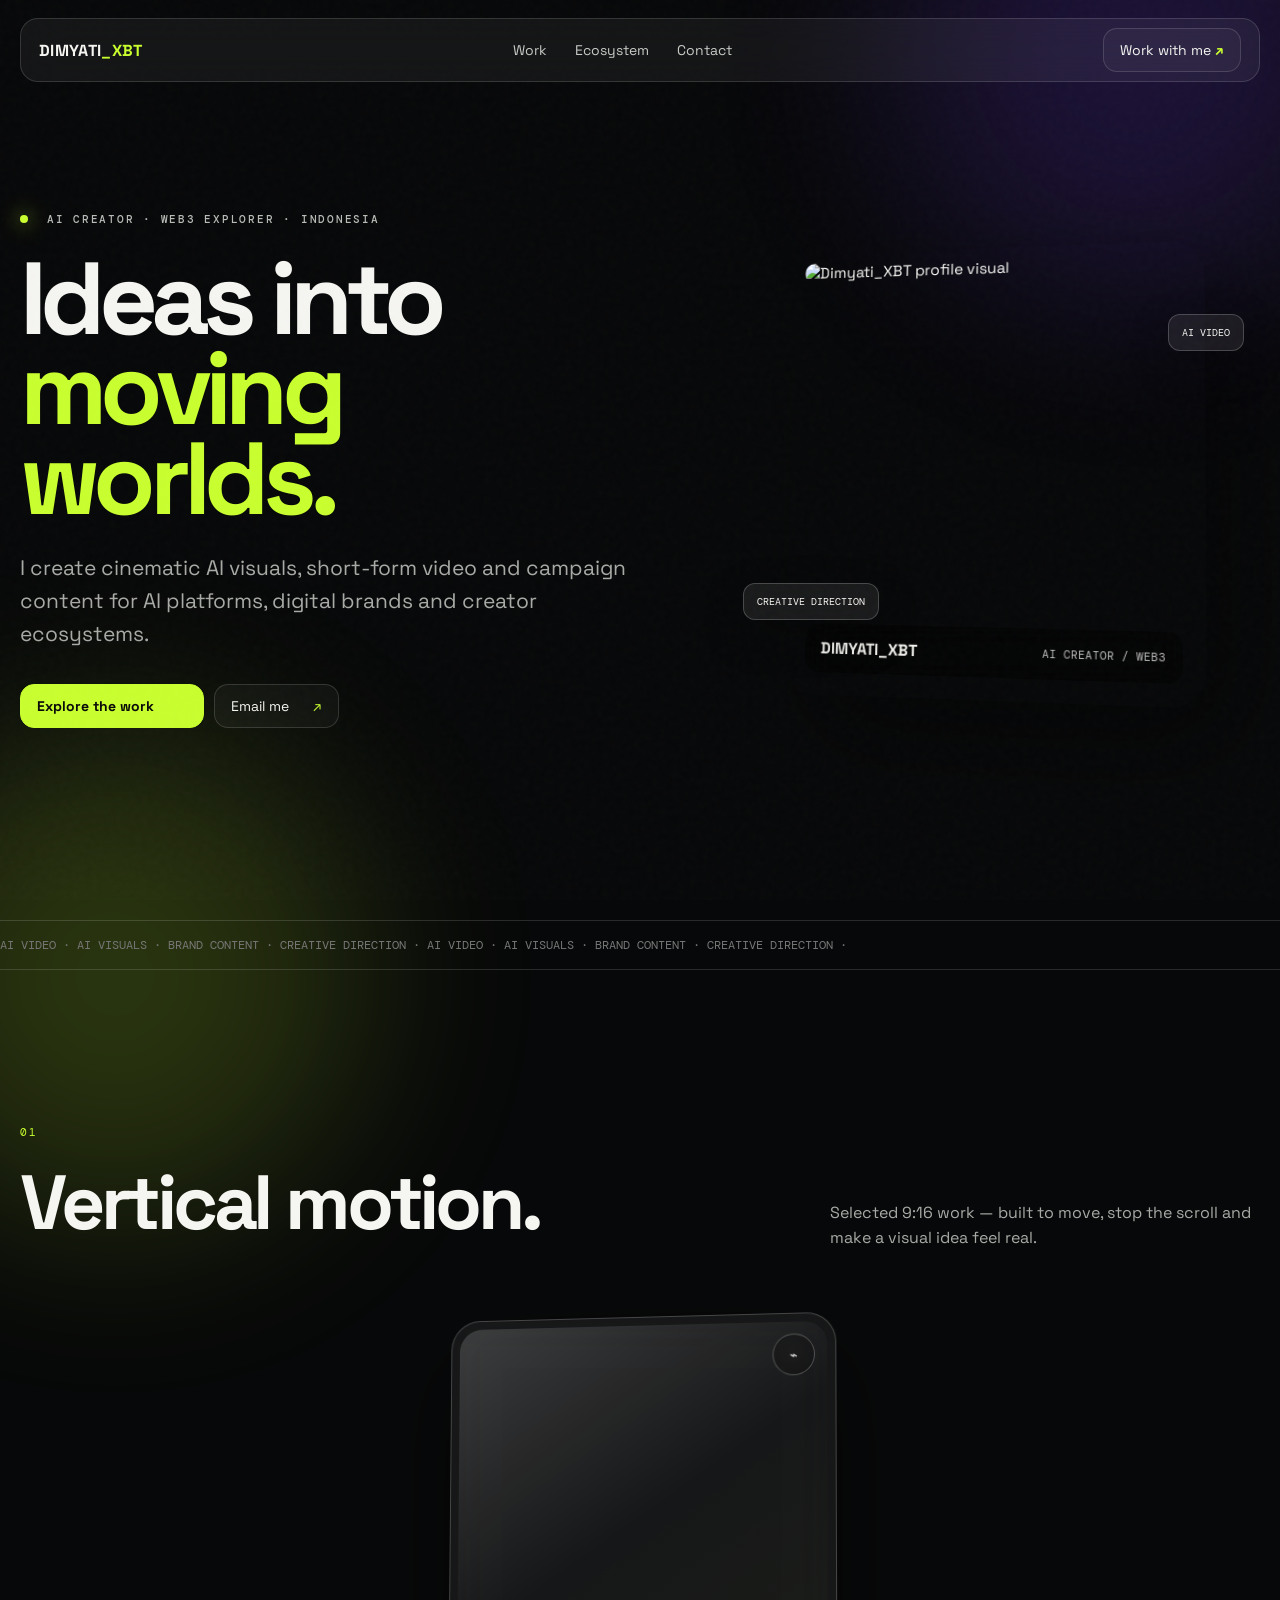
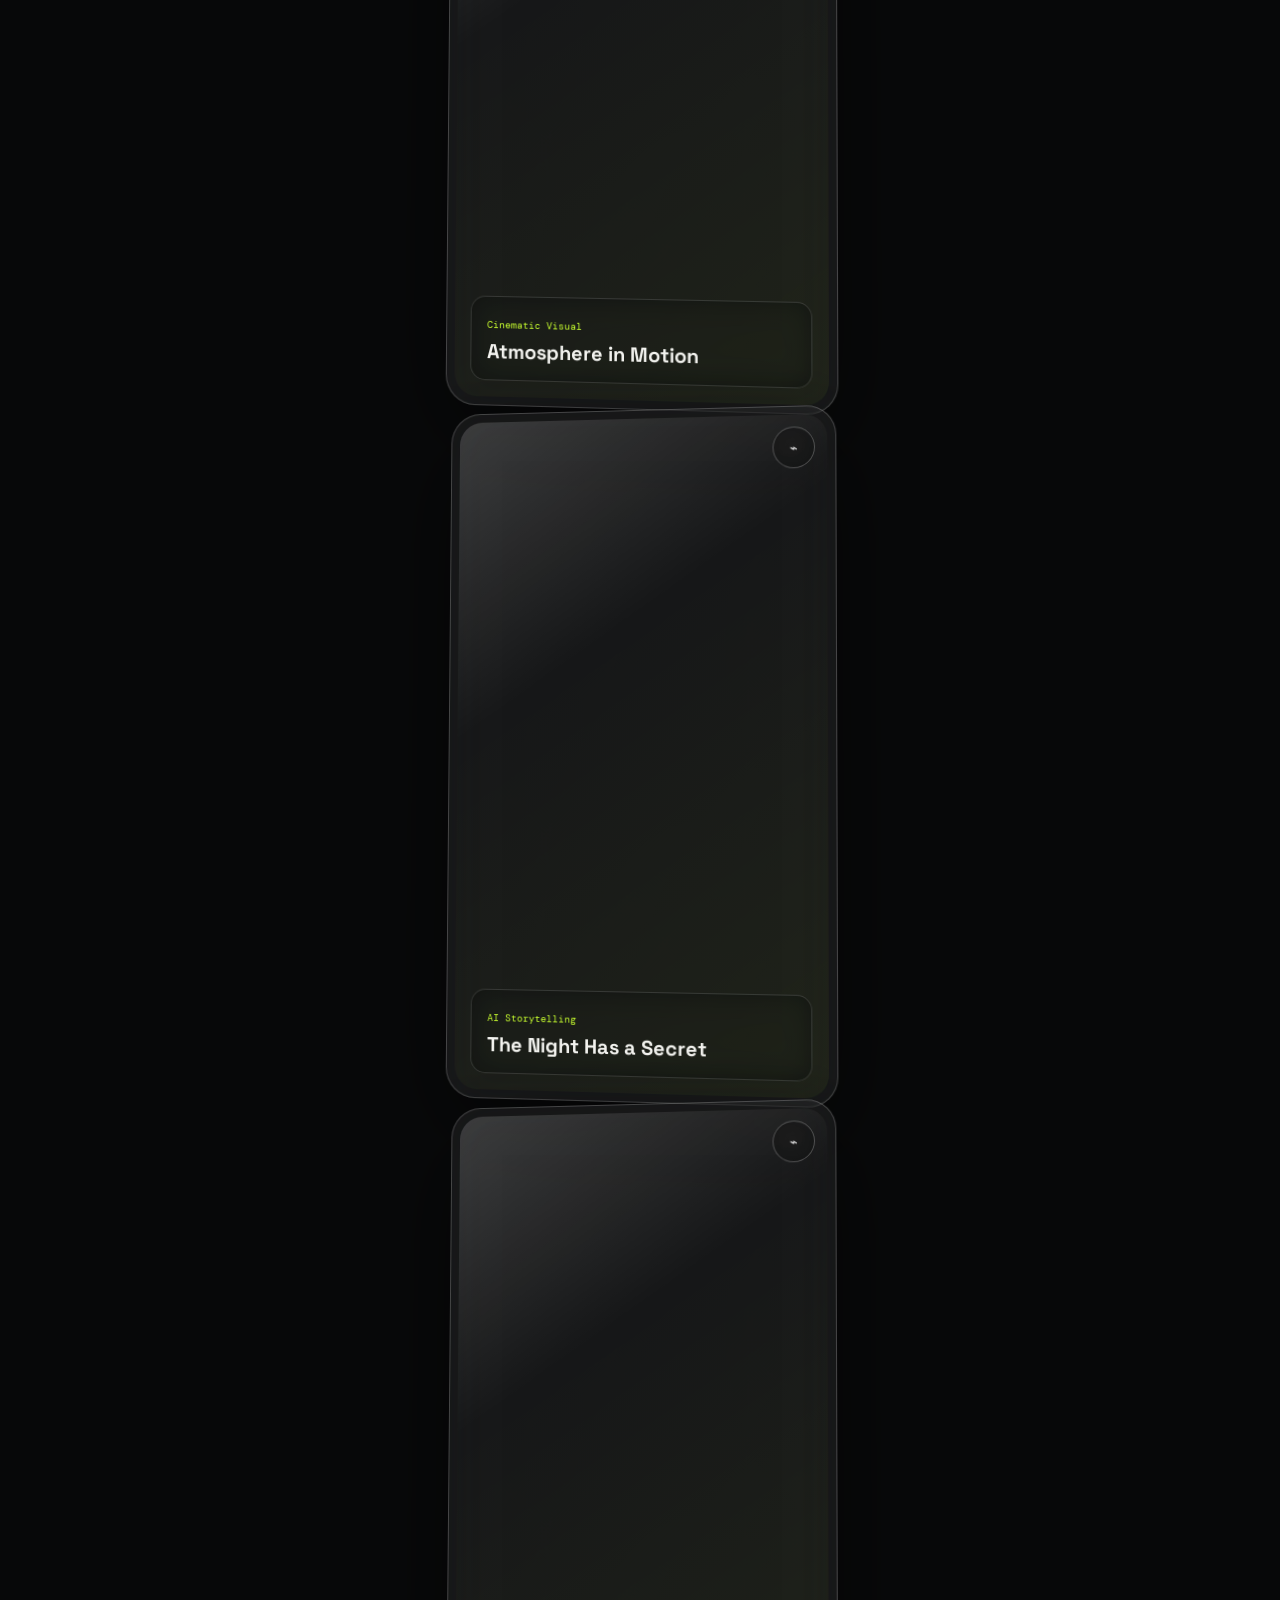
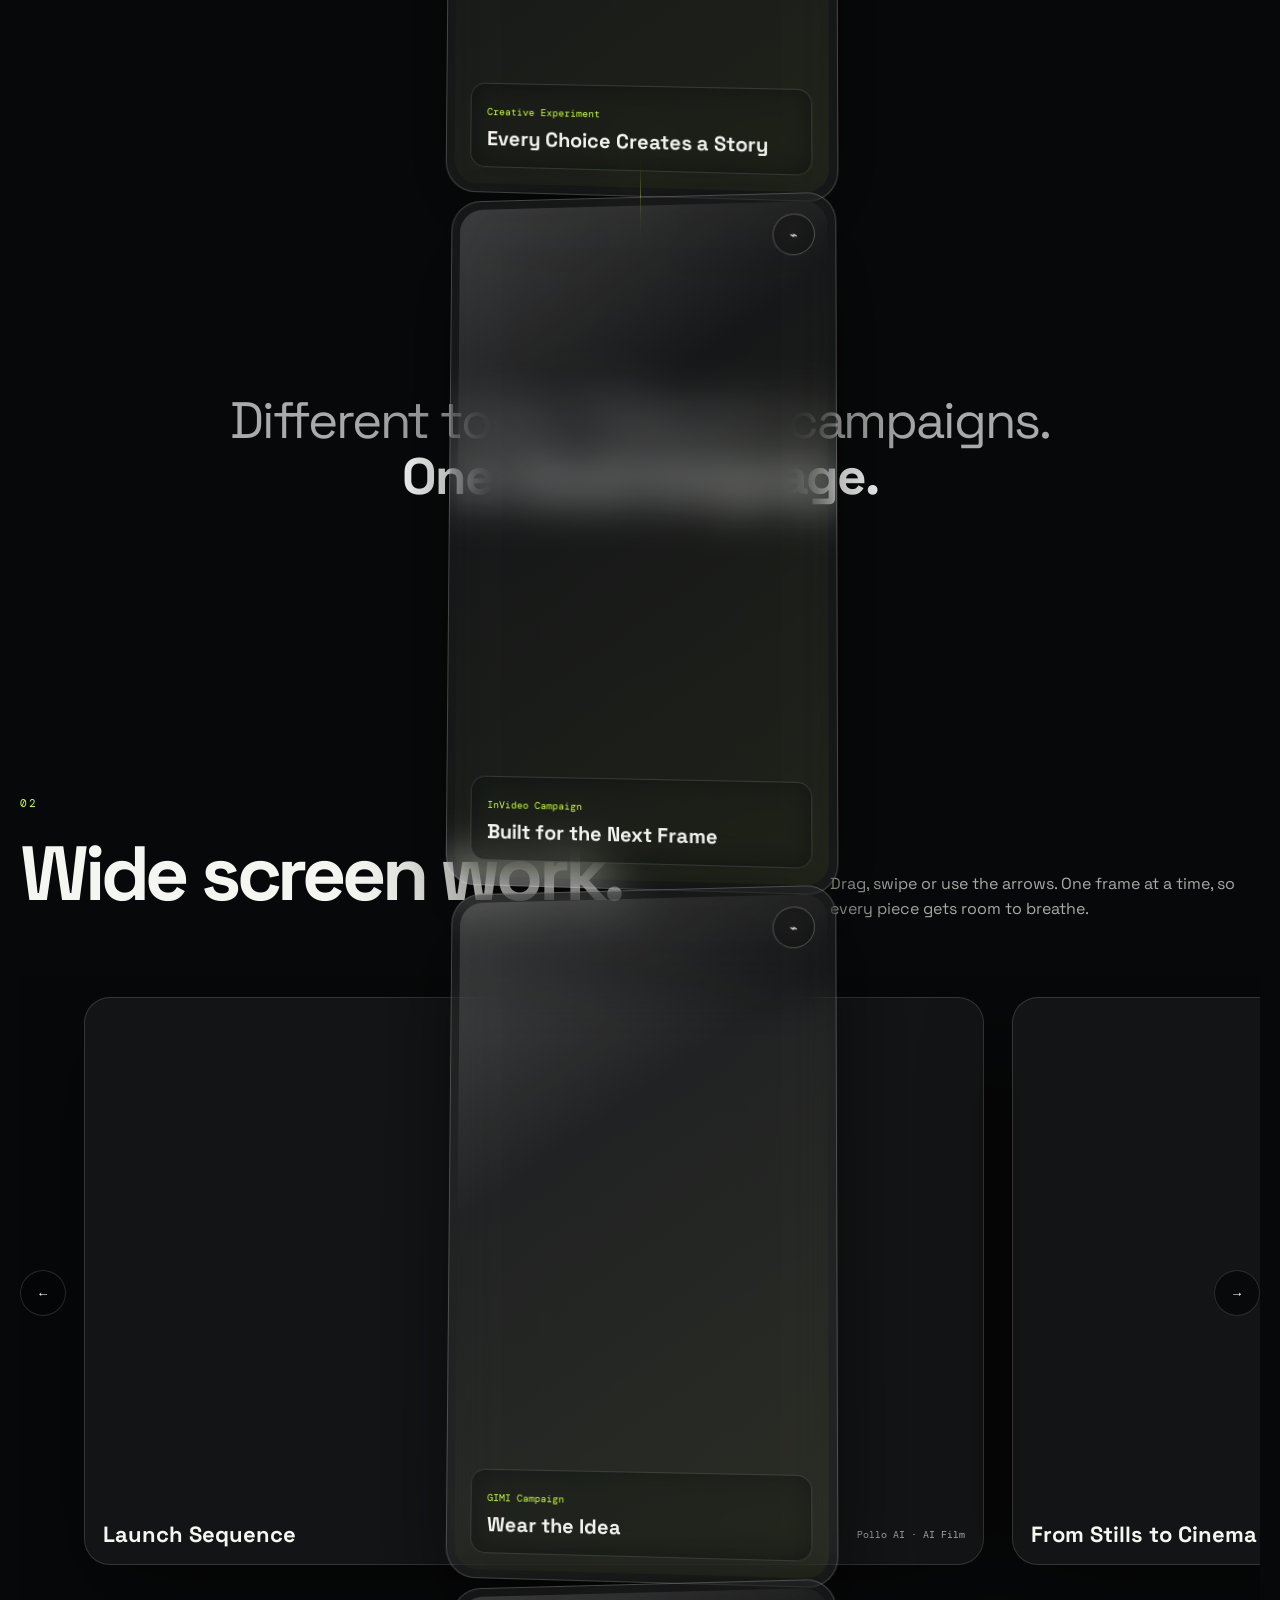
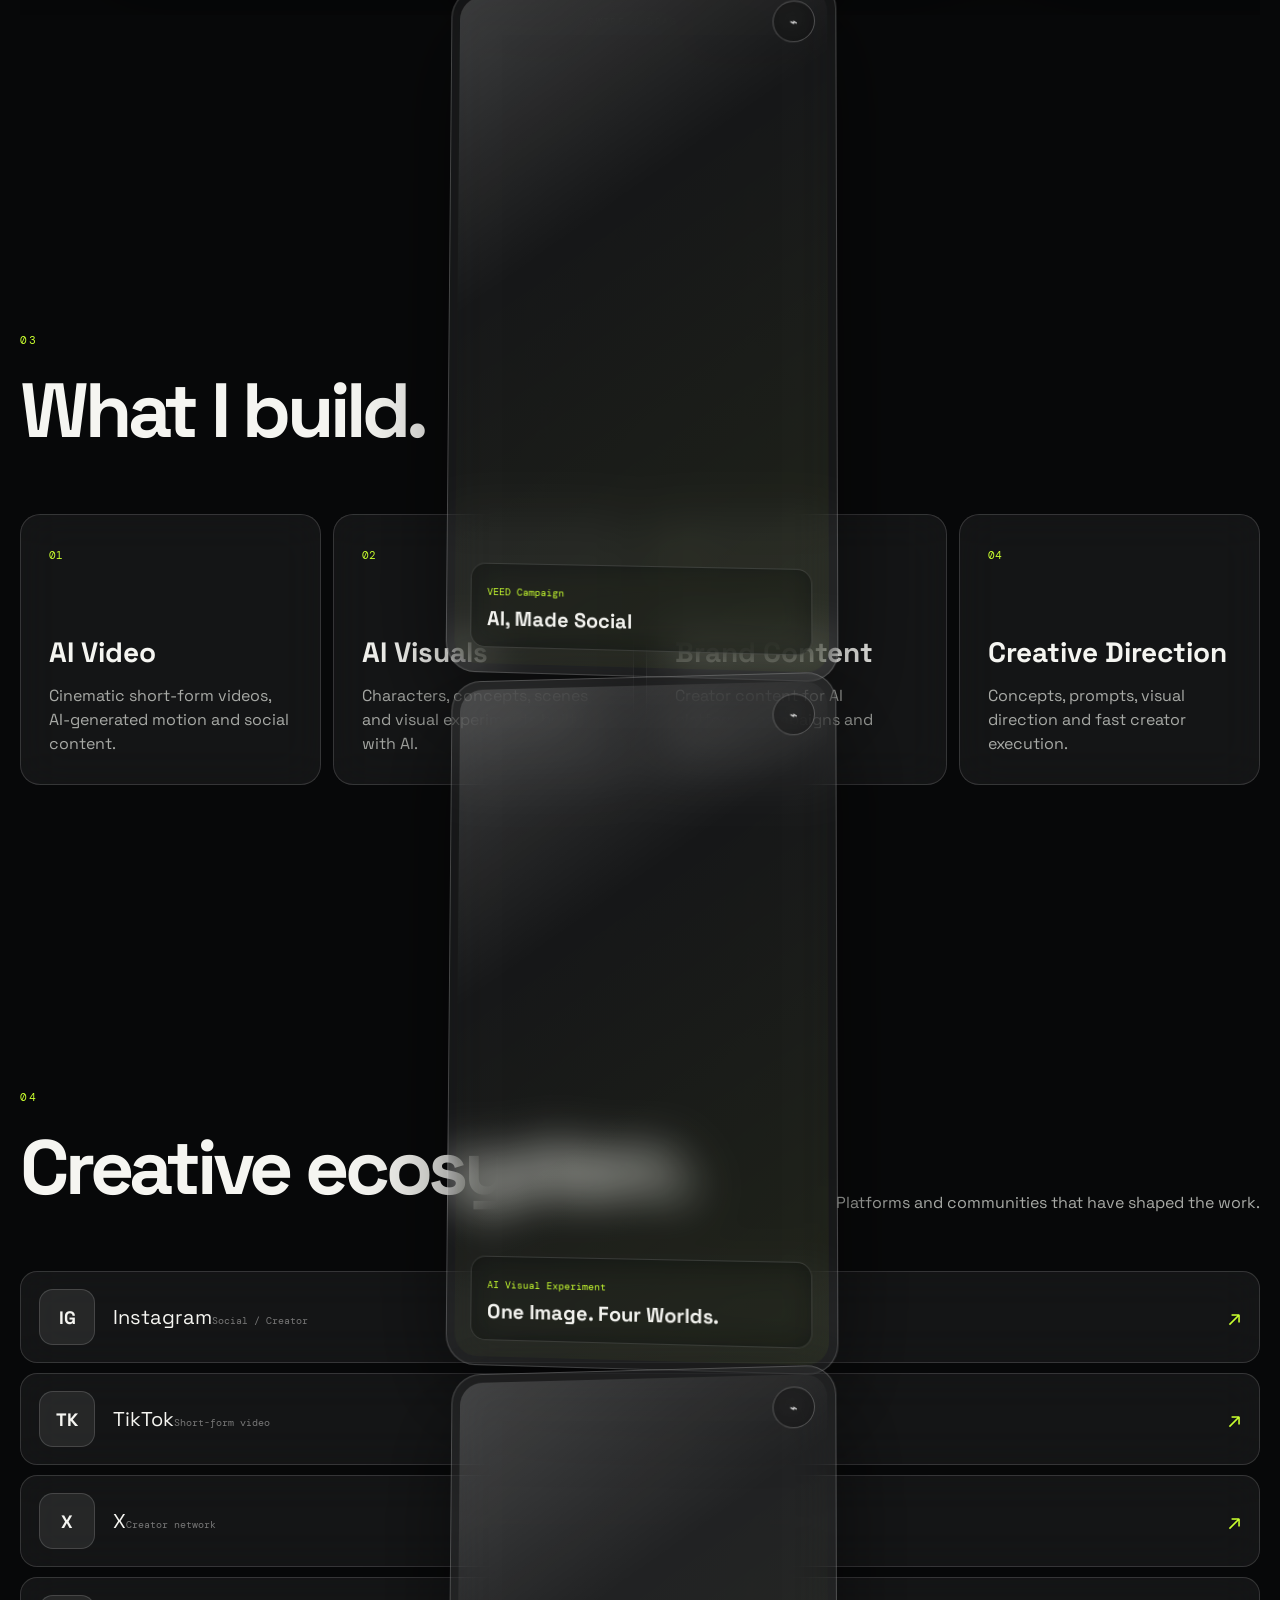
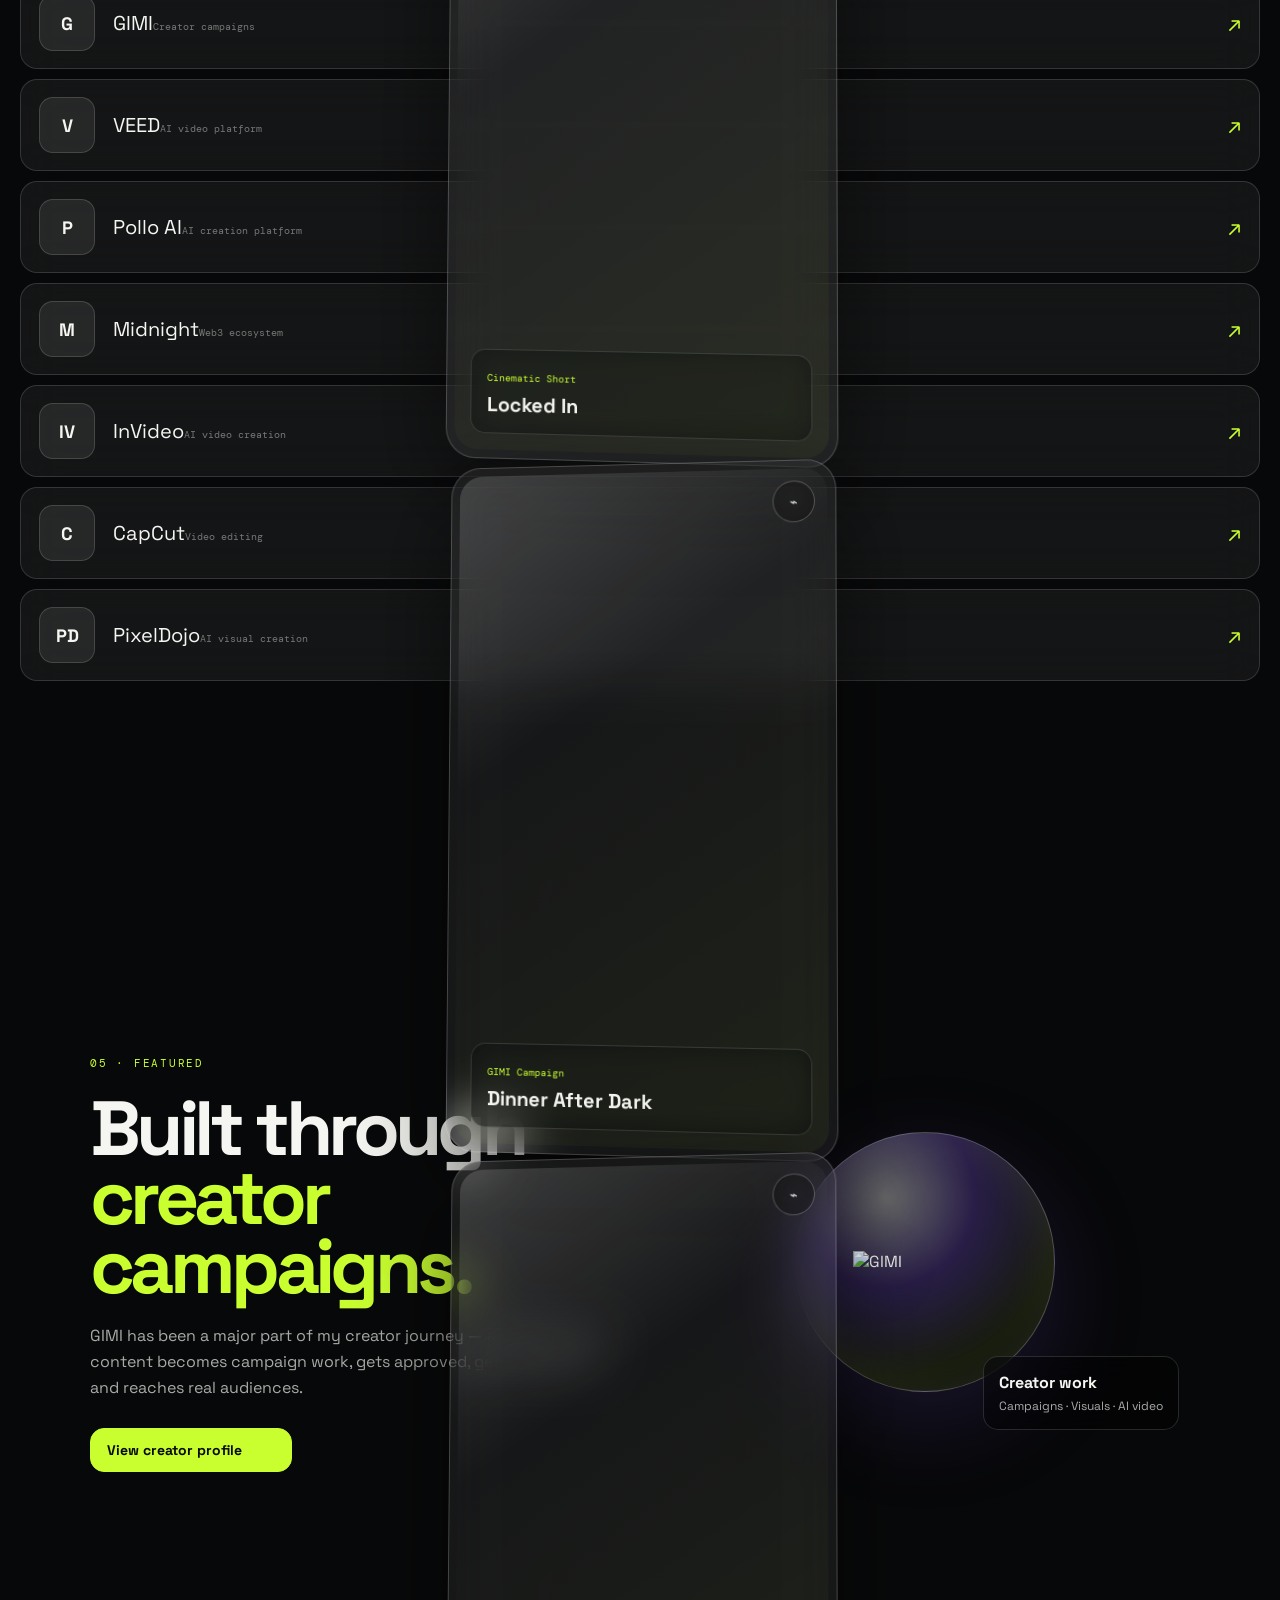
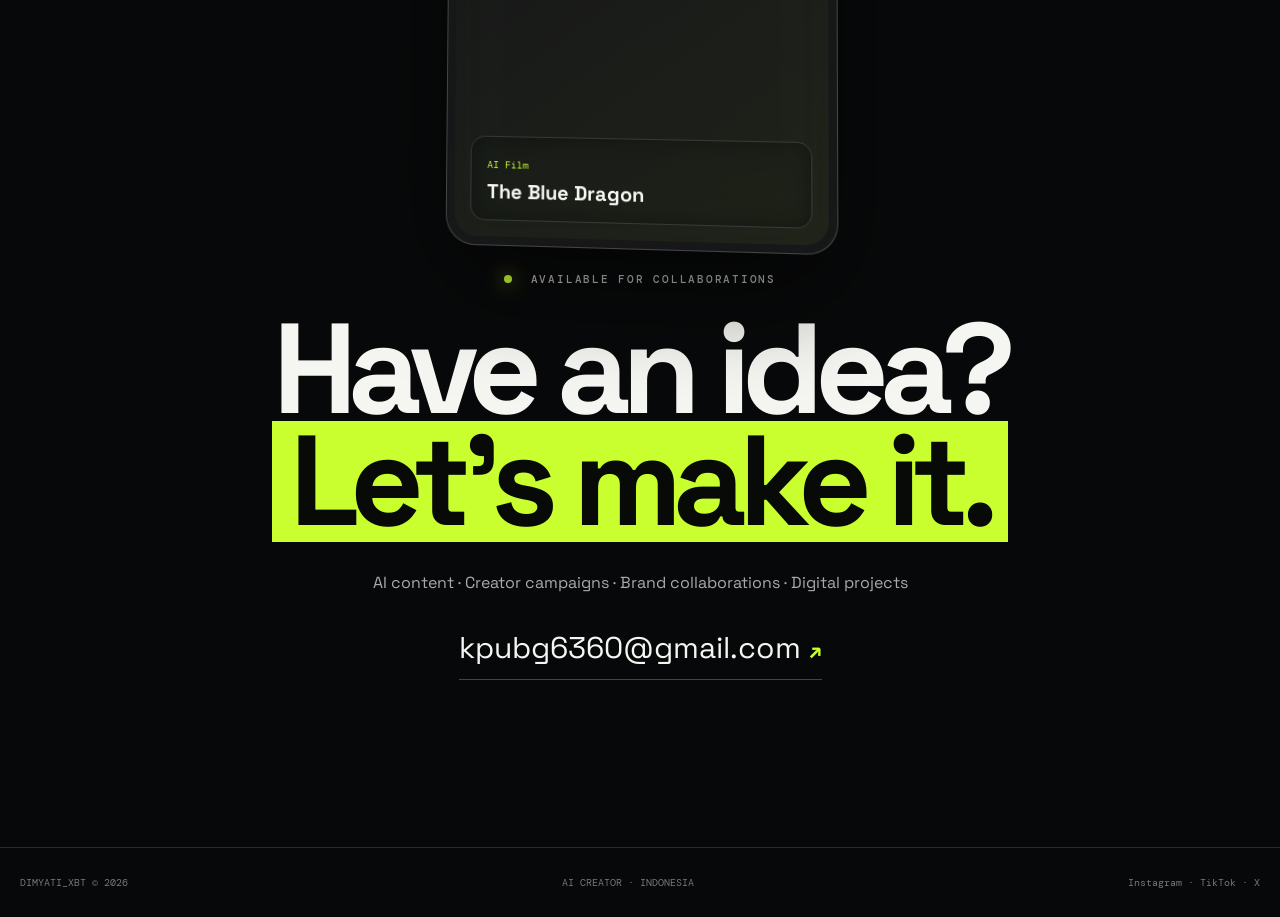
==== index.html @ 462ef59b "Add files via upload" ====
<!doctype html>
<html lang="en">
<head>
<meta charset="utf-8"><meta name="viewport" content="width=device-width,initial-scale=1,viewport-fit=cover">
<meta name="theme-color" content="#08090a"><meta name="description" content="Dimyati_XBT — AI creator portfolio, visual experiments, campaign work and creative direction.">
<title>DIMYATI_XBT — AI Creator</title>
<link rel="preconnect" href="https://fonts.googleapis.com"><link rel="preconnect" href="https://fonts.gstatic.com" crossorigin>
<link href="https://fonts.googleapis.com/css2?family=DM+Mono:wght@400;500&family=Space+Grotesk:wght@400;500;600;700&display=swap" rel="stylesheet">
<link rel="stylesheet" href="style.css">
</head>
<body>
<div class="noise"></div><div class="orb orb-a"></div><div class="orb orb-b"></div>
<header class="nav glass"><a class="brand" href="#top">DIMYATI<span>_XBT</span></a><nav><a href="#work">Work</a><a href="#ecosystem">Ecosystem</a><a href="#contact">Contact</a></nav><a class="nav-cta" href="mailto:kpubg6360@gmail.com">Work with me <b>↗</b></a></header>
<main id="top">
<section class="hero section">
<div class="hero-copy"><div class="eyebrow"><i></i> AI CREATOR · WEB3 EXPLORER · INDONESIA</div><h1>Ideas into<br><span>moving worlds.</span></h1><p>I create cinematic AI visuals, short-form video and campaign content for AI platforms, digital brands and creator ecosystems.</p><div class="hero-actions"><a class="button primary" href="#work">Explore the work <span>↘</span></a><a class="button" href="mailto:kpubg6360@gmail.com">Email me <span>↗</span></a></div></div>
<div class="profile-wrap"><div class="profile-card glass-3d"><img src="assets/images/profile.jpeg" alt="Dimyati_XBT profile visual"><div class="profile-meta"><strong>DIMYATI_XBT</strong><small>AI CREATOR / WEB3</small></div></div><div class="floating-chip chip-1">AI VIDEO</div><div class="floating-chip chip-2">CREATIVE DIRECTION</div></div>
</section>
<section class="ticker"><div>AI VIDEO · AI VISUALS · BRAND CONTENT · CREATIVE DIRECTION · AI VIDEO · AI VISUALS · BRAND CONTENT · CREATIVE DIRECTION ·</div></section>
<section id="work" class="section showcase"><div class="section-head"><div><span class="index">01</span><h2>Vertical motion.</h2></div><p>Selected 9:16 work — built to move, stop the scroll and make a visual idea feel real.</p></div>
<div class="vertical-stage" id="verticalStage"></div></section>
<section class="breather"><div class="breather-line"></div><p>Different tools. Different campaigns.<br><strong>One visual language.</strong></p></section>
<section class="section horizontal-work"><div class="section-head"><div><span class="index">02</span><h2>Wide screen work.</h2></div><p>Drag, swipe or use the arrows. One frame at a time, so every piece gets room to breathe.</p></div><div class="carousel-wrap"><button class="carousel-btn prev" aria-label="Previous">←</button><div class="carousel" id="carousel"></div><button class="carousel-btn next" aria-label="Next">→</button><div class="drag-hint">SWIPE / DRAG <span>↔</span></div></div></section>
<section class="section capabilities"><div class="section-head"><div><span class="index">03</span><h2>What I build.</h2></div></div><div class="cap-grid"><article class="cap glass"><span>01</span><h3>AI Video</h3><p>Cinematic short-form videos, AI-generated motion and social content.</p></article><article class="cap glass"><span>02</span><h3>AI Visuals</h3><p>Characters, concepts, scenes and visual experiments built with AI.</p></article><article class="cap glass"><span>03</span><h3>Brand Content</h3><p>Creator content for AI platforms, campaigns and digital brands.</p></article><article class="cap glass"><span>04</span><h3>Creative Direction</h3><p>Concepts, prompts, visual direction and fast creator execution.</p></article></div></section>
<section id="ecosystem" class="section ecosystem"><div class="section-head"><div><span class="index">04</span><h2>Creative ecosystem.</h2></div><p>Platforms and communities that have shaped the work.</p></div><div class="logo-stack" id="logoStack"></div></section>
<section class="section gimi-case"><div class="case-card glass-3d"><div class="case-copy"><span class="index">05 · FEATURED</span><h2>Built through<br><em>creator campaigns.</em></h2><p>GIMI has been a major part of my creator journey — a place where AI content becomes campaign work, gets approved, gets spotlighted and reaches real audiences.</p><a class="button primary" href="https://app.gimi.co/en/sign-up?code=RI-RFS6XE6YV4DF" target="_blank" rel="noopener">View creator profile <span>↗</span></a></div><div class="case-art"><div class="orb-card"><img src="assets/images/gimi-logo.png" alt="GIMI"></div><div class="mini-stat"><b>Creator work</b><span>Campaigns · Visuals · AI video</span></div></div></div></section>
<section id="contact" class="section contact"><div class="eyebrow"><i></i> AVAILABLE FOR COLLABORATIONS</div><h2>Have an idea?<br><span>Let’s make it.</span></h2><p>AI content · Creator campaigns · Brand collaborations · Digital projects</p><a class="email-link" href="mailto:kpubg6360@gmail.com">kpubg6360@gmail.com <b>↗</b></a></section>
</main>
<footer><div>DIMYATI_XBT © 2026</div><div>AI CREATOR · INDONESIA</div><div><a href="https://www.instagram.com/dimyati_xbt/" target="_blank">Instagram</a> · <a href="https://www.tiktok.com/@gokuret777" target="_blank">TikTok</a> · <a href="https://x.com/PredatorCuan" target="_blank">X</a></div></footer>
<script src="script.js"></script>
</body></html>
---- style.css ----
:root{--bg:#070809;--panel:rgba(255,255,255,.055);--line:rgba(255,255,255,.14);--text:#f5f5f1;--muted:#a8aaa6;--violet:#8a5cff;--lime:#c9ff2f;--cyan:#70e7ff;--max:1240px}*{box-sizing:border-box}html{scroll-behavior:smooth}body{margin:0;background:var(--bg);color:var(--text);font-family:'Space Grotesk',sans-serif;overflow-x:hidden}a{color:inherit;text-decoration:none}.noise{position:fixed;inset:0;pointer-events:none;opacity:.05;z-index:20;background-image:url("data:image/svg+xml,%3Csvg viewBox='0 0 180 180' xmlns='http://www.w3.org/2000/svg'%3E%3Cfilter id='n'%3E%3CfeTurbulence type='fractalNoise' baseFrequency='.8' numOctaves='3' stitchTiles='stitch'/%3E%3C/filter%3E%3Crect width='100%25' height='100%25' filter='url(%23n)' opacity='.45'/%3E%3C/svg%3E")}.orb{position:fixed;width:38vw;height:38vw;border-radius:50%;filter:blur(100px);opacity:.18;pointer-events:none;z-index:-1}.orb-a{background:#7d42ff;top:-15vw;right:-8vw}.orb-b{background:#c9ff2f;bottom:-25vw;left:-10vw}.glass{background:var(--panel);border:1px solid var(--line);backdrop-filter:blur(22px);-webkit-backdrop-filter:blur(22px)}.nav{position:fixed;top:18px;left:50%;transform:translateX(-50%);width:min(calc(100% - 32px),var(--max));height:64px;border-radius:18px;display:flex;align-items:center;justify-content:space-between;padding:0 18px;z-index:30}.brand{font-weight:700;letter-spacing:.02em}.brand span{color:var(--lime)}nav{display:flex;gap:28px;color:#c8cac6;font-size:14px}nav a:hover{color:#fff}.nav-cta,.button{border:1px solid var(--line);border-radius:14px;padding:12px 16px;font-size:14px;background:rgba(255,255,255,.035)}.nav-cta b,.button span,.email-link b{color:var(--lime)}.section{width:min(calc(100% - 40px),var(--max));margin:auto;padding:150px 0}.hero{min-height:100vh;display:grid;grid-template-columns:1.08fr .92fr;align-items:center;gap:70px;padding-top:170px}.eyebrow{font:500 11px/1.3 'DM Mono',monospace;letter-spacing:.16em;color:#b9bbb7}.eyebrow i{display:inline-block;width:8px;height:8px;background:var(--lime);border-radius:50%;margin-right:10px;box-shadow:0 0 20px var(--lime)}h1,h2,h3,p{margin:0}h1{font-size:clamp(54px,8vw,112px);line-height:.88;letter-spacing:-.065em;margin:28px 0}h1 span,h2 span{color:var(--lime)}.hero-copy>p{max-width:610px;color:var(--muted);font-size:clamp(17px,2vw,21px);line-height:1.55}.hero-actions{display:flex;gap:10px;margin-top:34px}.button{display:inline-flex;gap:24px;align-items:center;justify-content:space-between}.button.primary{background:var(--lime);color:#090a08;border-color:var(--lime);font-weight:700}.profile-wrap{position:relative;min-height:600px;display:grid;place-items:center}.profile-card{width:min(420px,80%);aspect-ratio:1/1.08;border-radius:34px;padding:10px;transform:perspective(1000px) rotateY(-9deg) rotateX(5deg);box-shadow:30px 40px 100px rgba(0,0,0,.45);transition:transform .5s}.profile-card:hover{transform:perspective(1000px) rotateY(-2deg) rotateX(2deg) translateY(-8px)}.profile-card img{width:100%;height:100%;object-fit:cover;border-radius:27px;filter:contrast(1.05)}.profile-meta{position:absolute;bottom:22px;left:22px;right:22px;padding:14px 16px;border-radius:14px;background:rgba(0,0,0,.5);backdrop-filter:blur(14px);display:flex;justify-content:space-between;align-items:center}.profile-meta small{font:11px 'DM Mono',monospace;color:#bbb}.floating-chip{position:absolute;padding:11px 13px;border:1px solid rgba(255,255,255,.2);border-radius:12px;background:rgba(255,255,255,.08);backdrop-filter:blur(20px);font:10px 'DM Mono',monospace;box-shadow:0 15px 40px rgba(0,0,0,.25);animation:float 5s ease-in-out infinite}.chip-1{right:3%;top:24%}.chip-2{left:4%;bottom:25%;animation-delay:-2s}.ticker{overflow:hidden;border-top:1px solid var(--line);border-bottom:1px solid var(--line);white-space:nowrap;padding:16px 0;color:#777;font:12px 'DM Mono',monospace}.ticker div{display:inline-block;animation:ticker 32s linear infinite}.section-head{display:flex;justify-content:space-between;align-items:end;gap:30px;margin-bottom:55px}.section-head h2{font-size:clamp(42px,6vw,80px);letter-spacing:-.055em;margin-top:12px}.section-head p{max-width:430px;color:var(--muted);line-height:1.55}.index{font:11px 'DM Mono',monospace;color:var(--lime);letter-spacing:.16em}.vertical-stage{height:190vh;position:relative}.v-card{position:sticky;top:15vh;width:min(390px,68vw);aspect-ratio:9/16;margin:auto;border-radius:30px;padding:8px;background:rgba(255,255,255,.06);border:1px solid rgba(255,255,255,.2);backdrop-filter:blur(24px);box-shadow:0 35px 100px rgba(0,0,0,.55);overflow:hidden;transform-style:preserve-3d;transition:transform .25s}.v-card video{width:100%;height:100%;object-fit:cover;border-radius:23px;display:block}.v-card:after{content:"";position:absolute;inset:8px;border-radius:23px;background:linear-gradient(145deg,rgba(255,255,255,.16),transparent 35%,rgba(201,255,47,.05));pointer-events:none}.v-info{position:absolute;left:24px;right:24px;bottom:24px;z-index:2;padding:15px 16px;border-radius:15px;background:rgba(6,7,8,.46);border:1px solid rgba(255,255,255,.14);backdrop-filter:blur(15px)}.v-info small{font:10px 'DM Mono',monospace;color:var(--lime)}.v-info h3{font-size:20px;margin-top:5px}.sound{position:absolute;right:20px;top:20px;z-index:3;border:1px solid rgba(255,255,255,.25);background:rgba(0,0,0,.38);color:white;width:42px;height:42px;border-radius:50%;backdrop-filter:blur(15px);cursor:pointer}.breather{min-height:75vh;display:grid;place-items:center;text-align:center;padding:80px 20px}.breather-line{width:1px;height:180px;background:linear-gradient(transparent,var(--lime),transparent);margin:auto}.breather p{font-size:clamp(26px,4vw,54px);line-height:1.1;letter-spacing:-.04em;color:#aaa}.breather strong{color:white}.carousel-wrap{position:relative}.carousel{display:flex;overflow-x:auto;scroll-snap-type:x mandatory;scroll-behavior:smooth;gap:28px;padding:20px 5vw 50px;cursor:grab;scrollbar-width:none}.carousel::-webkit-scrollbar{display:none}.h-card{flex:0 0 min(900px,84vw);scroll-snap-align:center;border-radius:26px;padding:8px;background:rgba(255,255,255,.05);border:1px solid var(--line);box-shadow:0 30px 90px rgba(0,0,0,.4);position:relative;overflow:hidden}.h-card video{display:block;width:100%;aspect-ratio:16/9;object-fit:cover;border-radius:19px}.h-info{display:flex;justify-content:space-between;align-items:center;padding:18px 10px 8px}.h-info h3{font-size:22px}.h-info small{font:10px 'DM Mono',monospace;color:#aaa}.carousel-btn{position:absolute;top:45%;z-index:4;width:46px;height:46px;border-radius:50%;border:1px solid var(--line);background:rgba(5,6,7,.7);color:white;backdrop-filter:blur(15px);cursor:pointer}.prev{left:0}.next{right:0}.drag-hint{text-align:center;color:#666;font:10px 'DM Mono',monospace;letter-spacing:.14em}.cap-grid{display:grid;grid-template-columns:repeat(4,1fr);gap:12px}.cap{padding:28px;min-height:250px;border-radius:20px}.cap span{font:11px 'DM Mono',monospace;color:var(--lime)}.cap h3{font-size:28px;margin:70px 0 14px}.cap p{color:var(--muted);line-height:1.5}.logo-stack{display:grid;gap:10px}.logo-item{min-height:92px;border-radius:17px;padding:15px 18px;display:flex;align-items:center;justify-content:space-between;transition:.35s;transform-style:preserve-3d}.logo-item:hover{transform:perspective(900px) rotateX(3deg) translateY(-4px);background:rgba(255,255,255,.09);border-color:rgba(201,255,47,.35)}.logo-left{display:flex;align-items:center;gap:18px}.logo-box{width:56px;height:56px;border-radius:14px;display:grid;place-items:center;background:rgba(255,255,255,.08);border:1px solid rgba(255,255,255,.15);overflow:hidden}.logo-box img{max-width:70%;max-height:70%;object-fit:contain}.logo-fallback{font-weight:700;font-size:18px}.logo-name{font-size:20px}.logo-role{font:10px 'DM Mono',monospace;color:#777;margin-top:4px}.logo-arrow{color:var(--lime);font-size:22px}.case-card{border-radius:30px;padding:70px;display:grid;grid-template-columns:1fr 1fr;gap:40px;overflow:hidden;position:relative}.case-copy h2{font-size:clamp(46px,6vw,80px);line-height:.9;letter-spacing:-.06em;margin:22px 0}.case-copy h2 em{color:var(--lime);font-style:normal}.case-copy p{max-width:540px;color:var(--muted);line-height:1.6;margin-bottom:28px}.case-art{display:grid;place-items:center;position:relative;min-height:360px}.orb-card{width:260px;height:260px;border-radius:50%;display:grid;place-items:center;background:radial-gradient(circle at 35% 25%,rgba(255,255,255,.4),rgba(138,92,255,.25) 35%,rgba(201,255,47,.08) 70%,transparent);border:1px solid rgba(255,255,255,.25);box-shadow:inset 0 0 50px rgba(255,255,255,.08),0 30px 100px rgba(138,92,255,.15);animation:float 7s ease-in-out infinite}.orb-card img{width:145px;filter:drop-shadow(0 10px 25px rgba(0,0,0,.35))}.mini-stat{position:absolute;bottom:10%;right:2%;padding:15px;border-radius:15px;background:rgba(0,0,0,.4);border:1px solid var(--line);backdrop-filter:blur(15px);display:flex;flex-direction:column}.mini-stat span{font-size:12px;color:#aaa;margin-top:5px}.contact{text-align:center;padding-top:180px;padding-bottom:180px}.contact h2{font-size:clamp(60px,10vw,130px);line-height:.82;letter-spacing:-.07em;margin:30px 0}.contact h2 span{display:inline-block;background:var(--lime);color:#080a08;padding:8px 18px}.contact p{color:#aaa;margin-bottom:35px}.email-link{font-size:clamp(18px,3vw,30px);border-bottom:1px solid #444;padding-bottom:12px}.email-link b{font-size:.7em}footer{border-top:1px solid var(--line);padding:28px 20px;display:flex;justify-content:space-between;gap:20px;color:#777;font:10px 'DM Mono',monospace}footer a:hover{color:white}@keyframes float{50%{transform:translateY(-12px) rotate(.5deg)}}@keyframes ticker{to{transform:translateX(-50%)}}@media(max-width:850px){.nav{height:58px;top:10px}.nav nav{display:none}.nav-cta{padding:9px 11px;font-size:12px}.section{width:min(calc(100% - 28px),var(--max));padding:105px 0}.hero{grid-template-columns:1fr;gap:20px;padding-top:130px}.hero h1{font-size:clamp(54px,16vw,88px)}.hero-copy>p{font-size:16px}.profile-wrap{min-height:430px}.profile-card{width:min(330px,76vw)}.floating-chip{font-size:9px}.chip-1{right:0}.chip-2{left:0}.section-head{display:block;margin-bottom:35px}.section-head p{margin-top:18px}.vertical-stage{height:1550px}.v-card{width:min(330px,82vw);top:14vh}.breather{min-height:65vh}.carousel{padding-left:0;padding-right:0;gap:14px}.h-card{flex-basis:92vw}.carousel-btn{display:none}.cap-grid{grid-template-columns:1fr 1fr}.cap{min-height:210px;padding:20px}.cap h3{margin-top:45px;font-size:23px}.case-card{grid-template-columns:1fr;padding:28px}.case-art{min-height:290px}.contact h2{font-size:clamp(58px,15vw,90px)}footer{flex-direction:column}.noise{opacity:.025}}
@media(max-width:470px){.hero-actions{flex-direction:column}.hero-actions .button{width:100%}.profile-wrap{min-height:390px}.vertical-stage{height:1400px}.cap-grid{grid-template-columns:1fr}.cap{min-height:190px}.cap h3{margin-top:30px}.logo-item{min-height:82px}.logo-box{width:48px;height:48px}.logo-name{font-size:17px}.case-copy h2{font-size:48px}.orb-card{width:210px;height:210px}.orb-card img{width:120px}}
@media(prefers-reduced-motion:reduce){*,*::before,*::after{scroll-behavior:auto!important;animation:none!important;transition:none!important}}
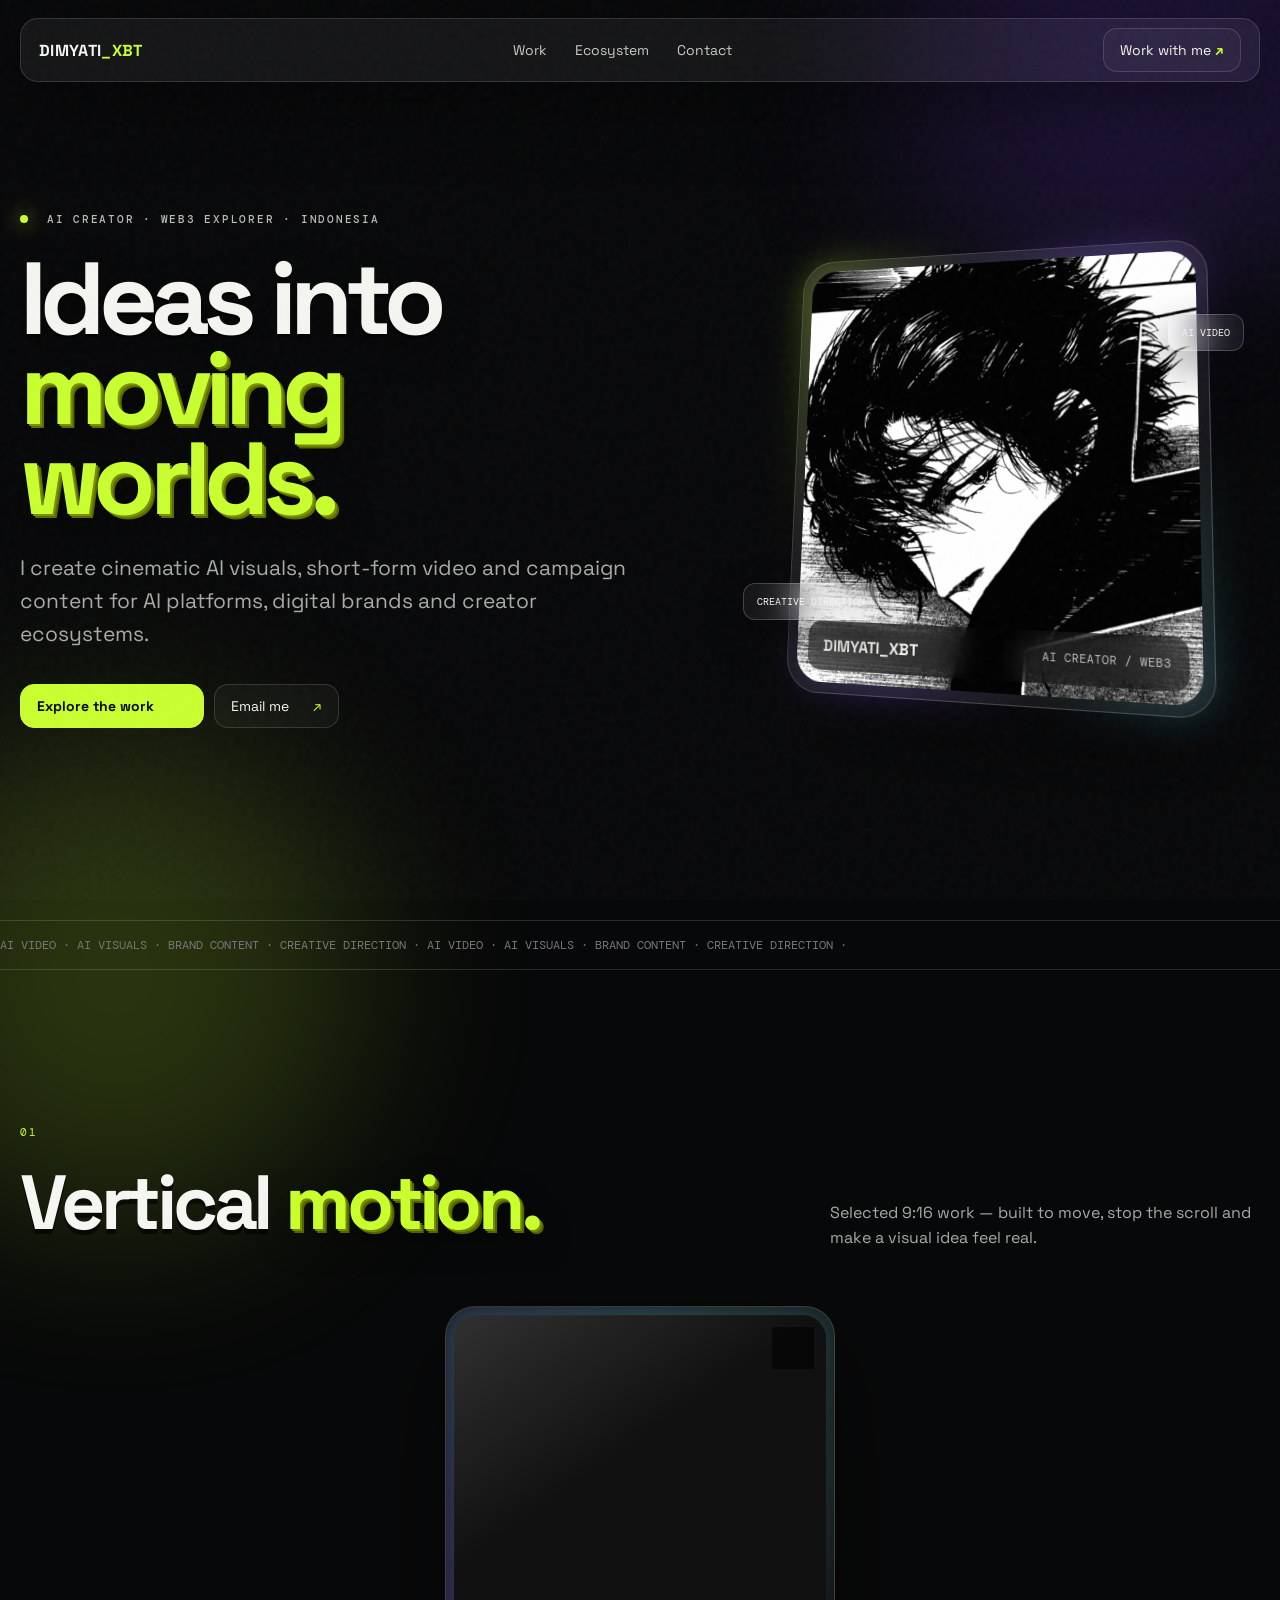
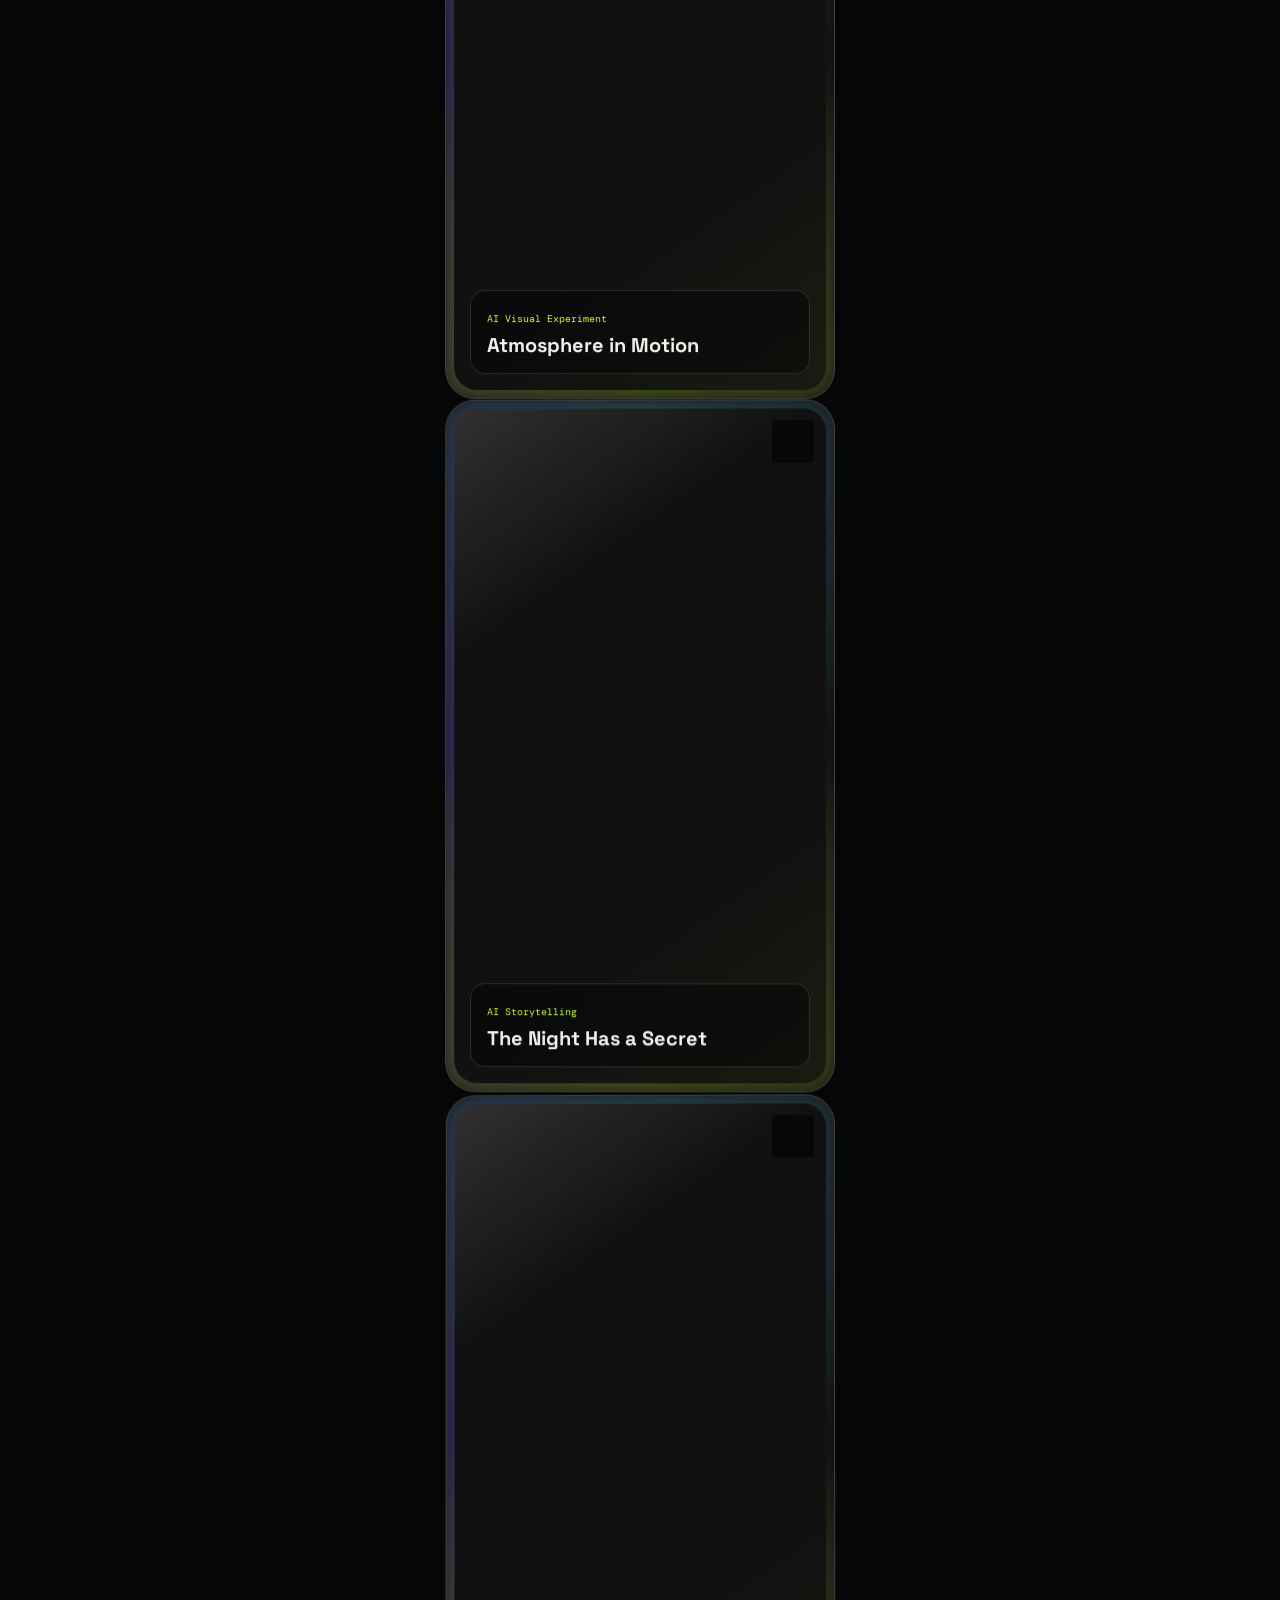
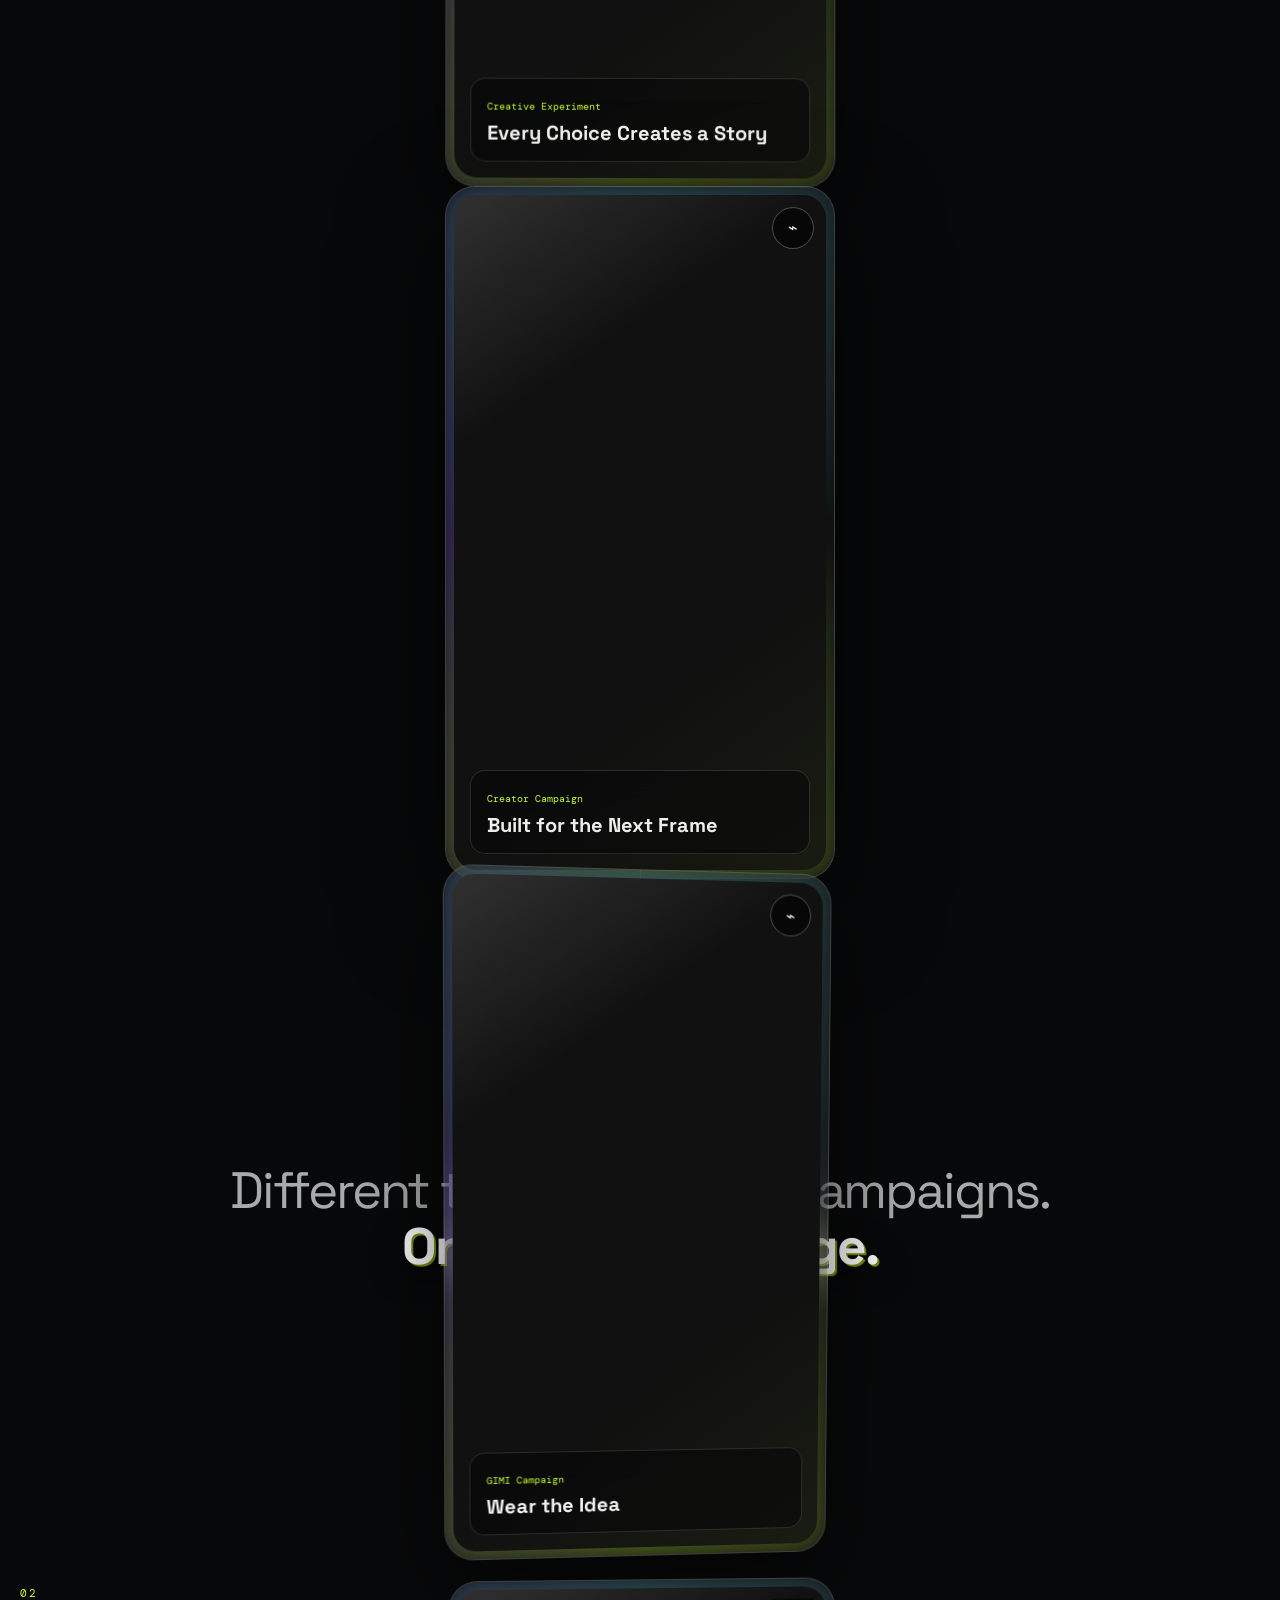
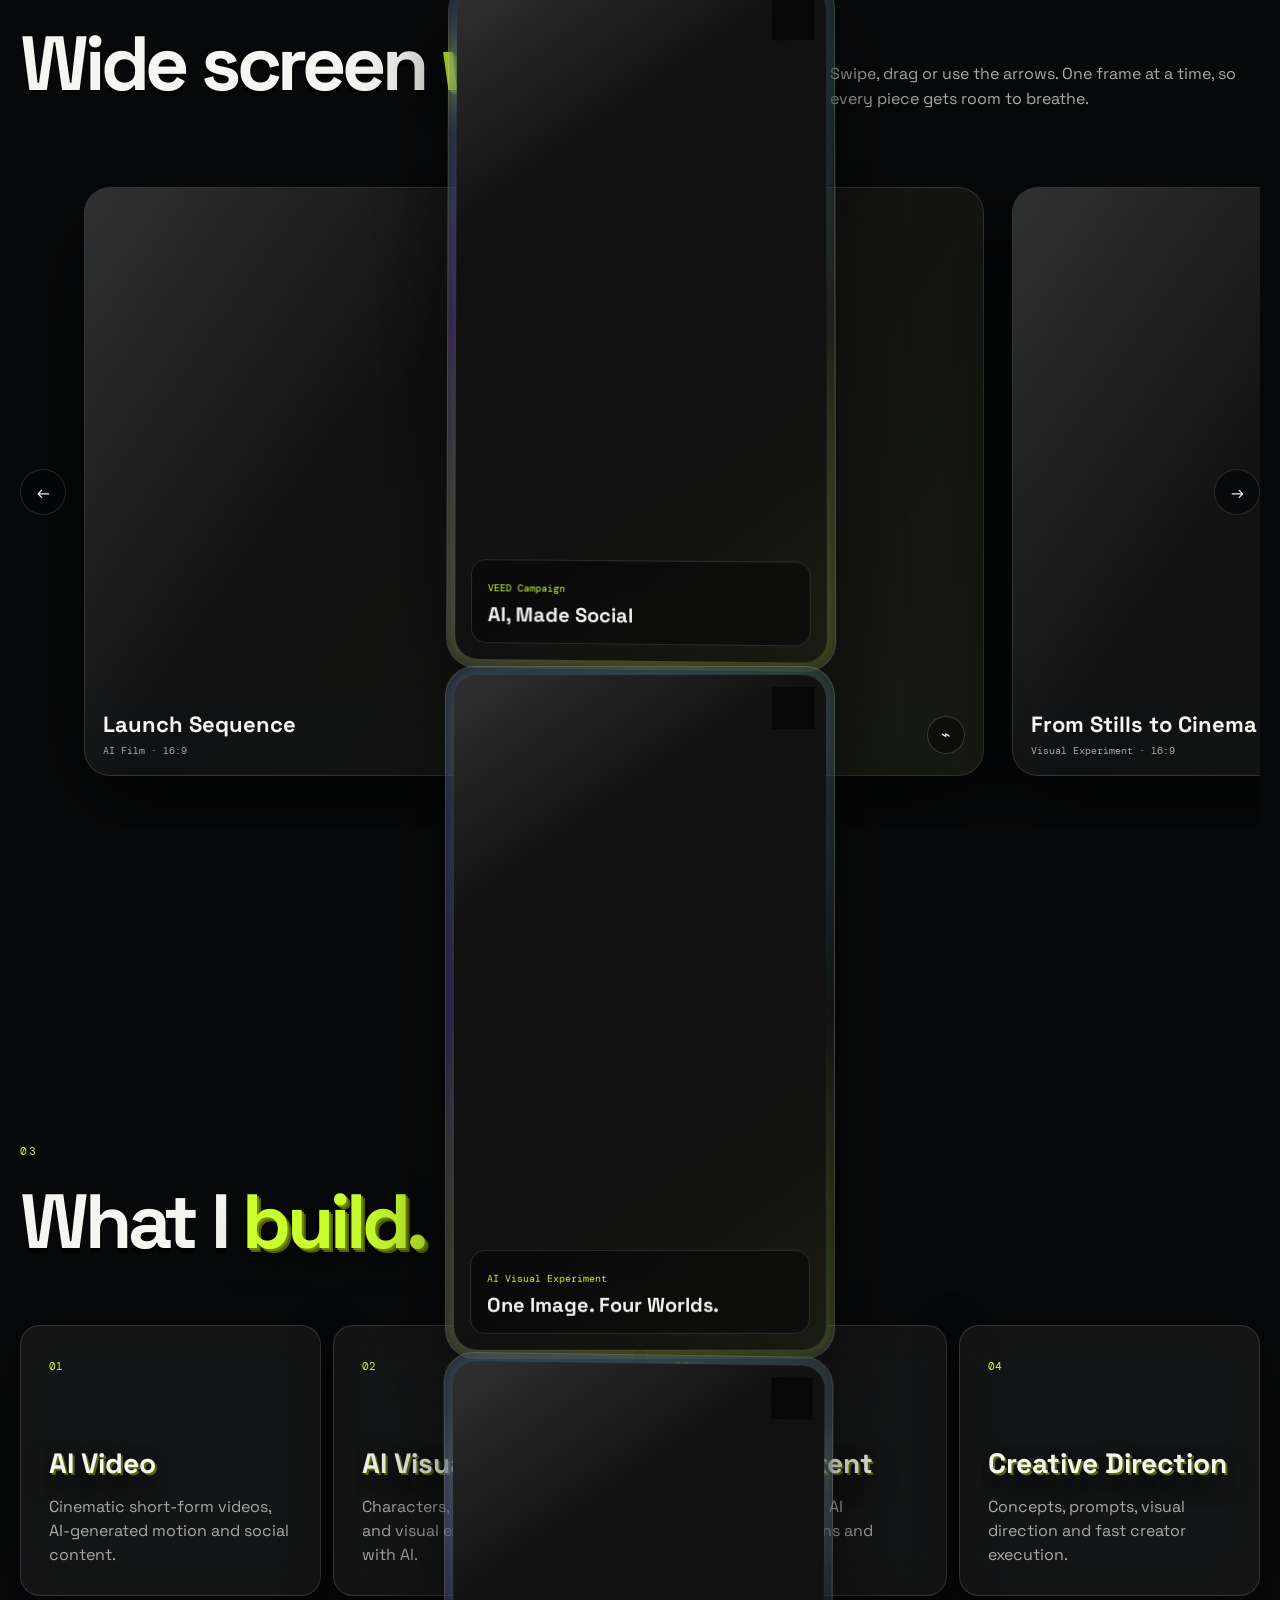
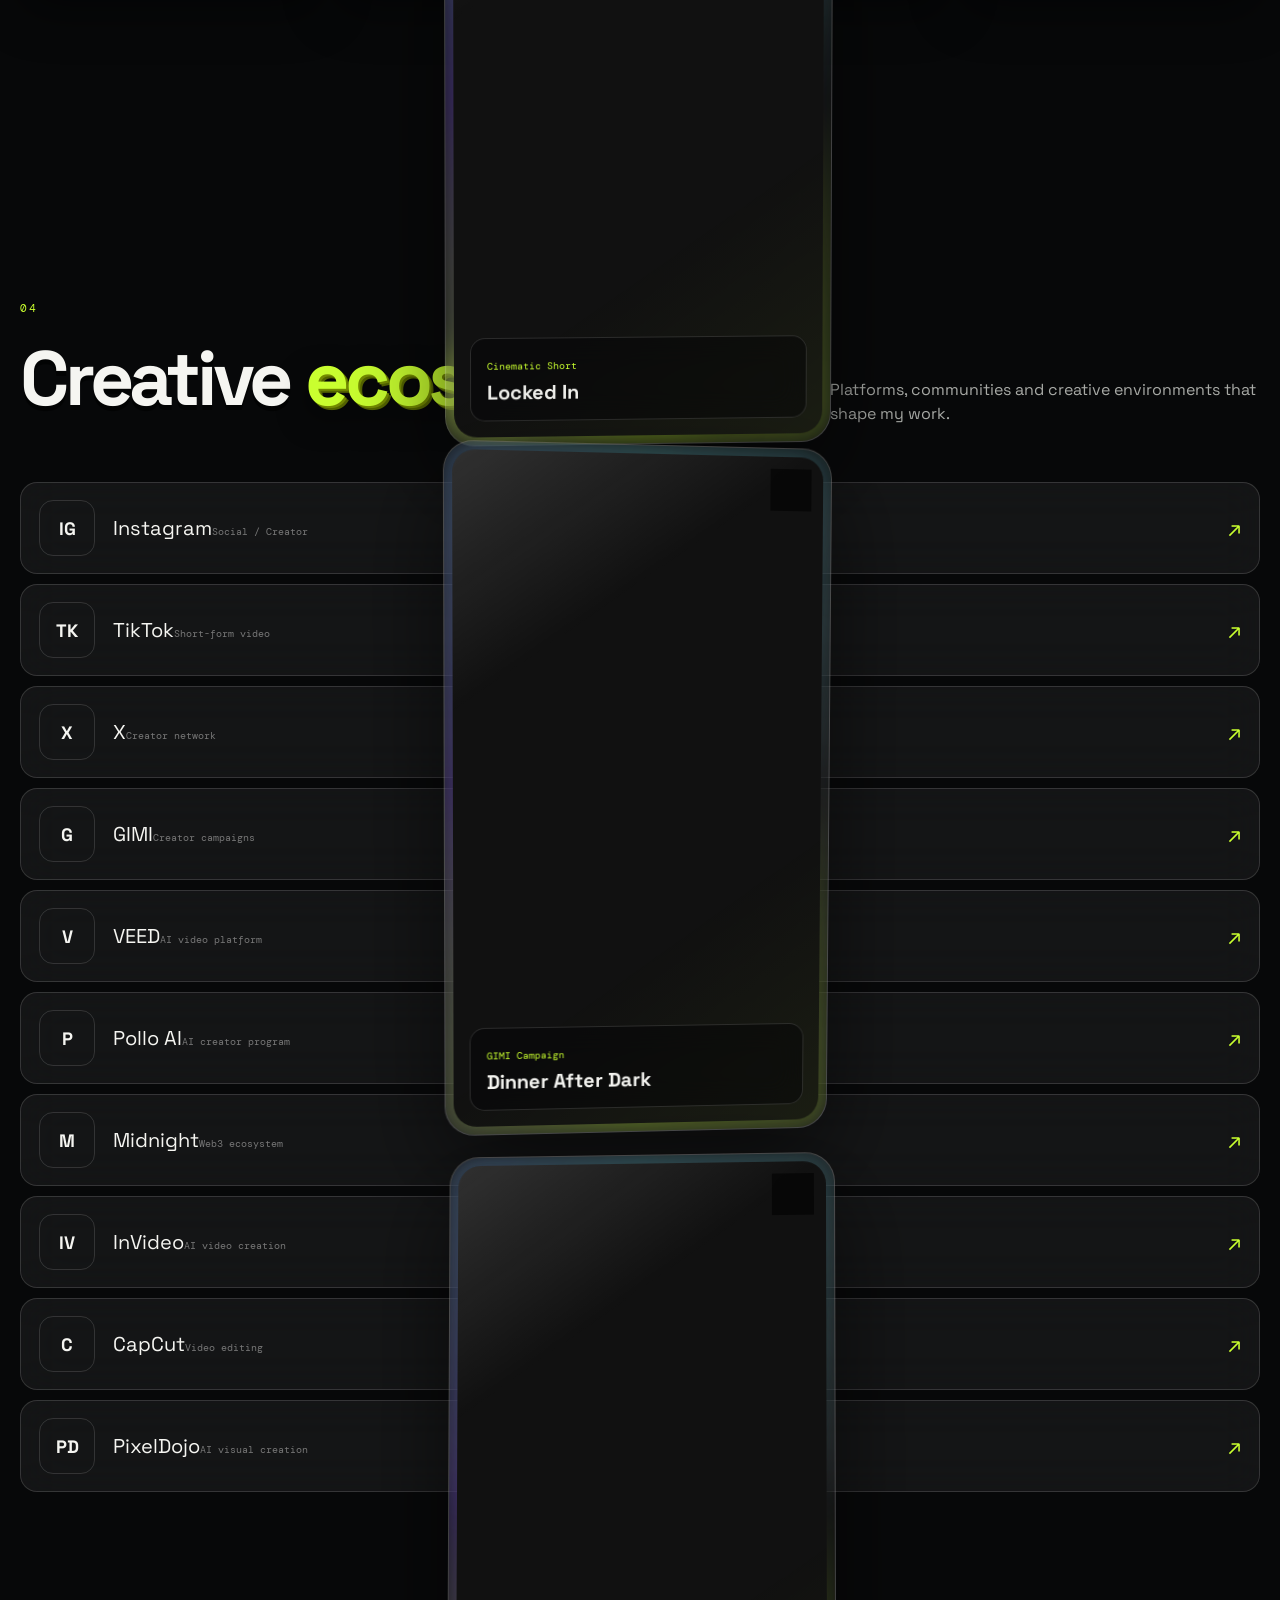
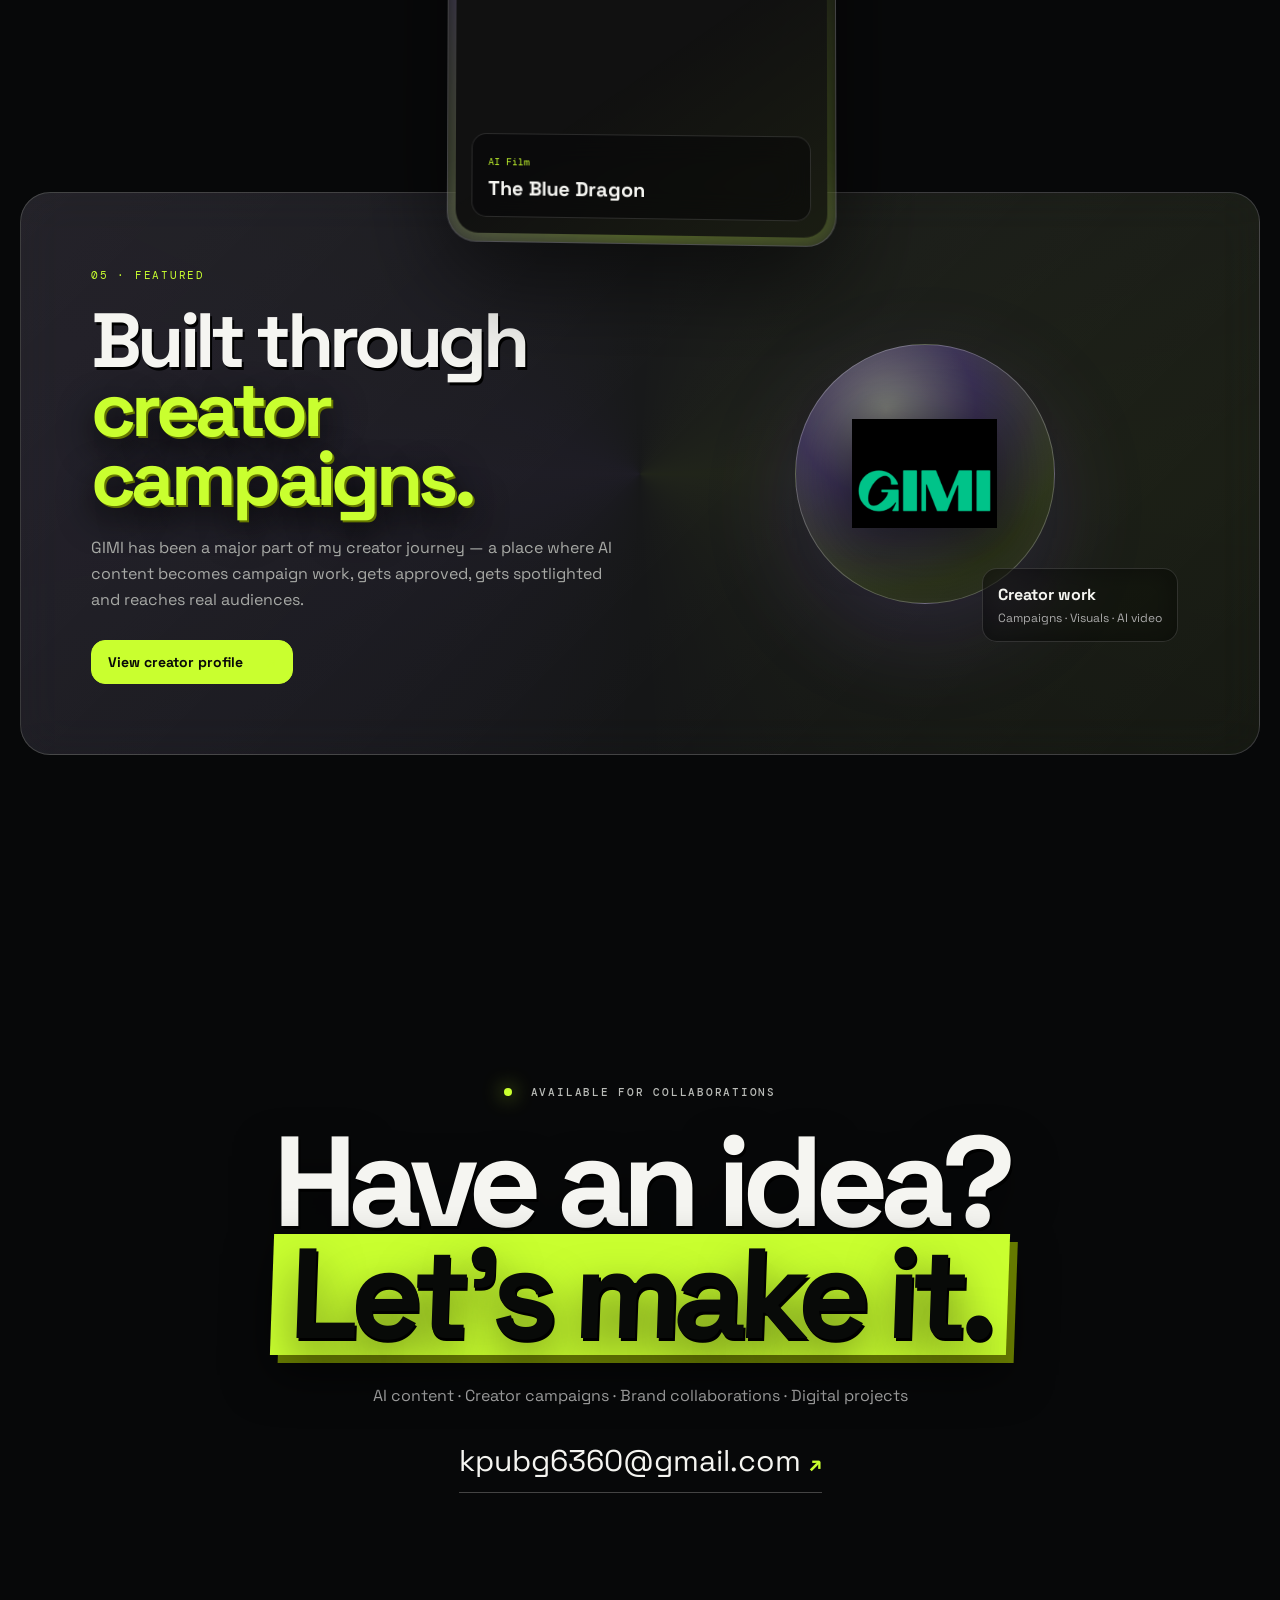
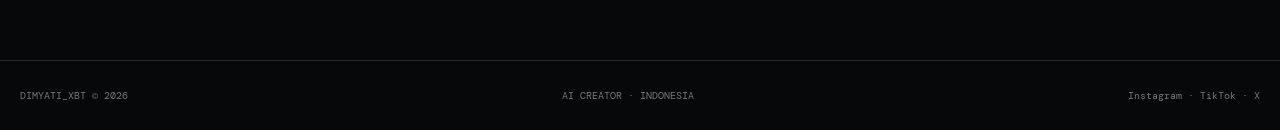
==== commit 5cc6d963: "Add files via upload" ====
--- a/index.html
+++ b/index.html
@@ -1,31 +1,67 @@
 <!doctype html>
 <html lang="en">
 <head>
-<meta charset="utf-8"><meta name="viewport" content="width=device-width,initial-scale=1,viewport-fit=cover">
-<meta name="theme-color" content="#08090a"><meta name="description" content="Dimyati_XBT — AI creator portfolio, visual experiments, campaign work and creative direction.">
+<meta charset="utf-8">
+<meta name="viewport" content="width=device-width,initial-scale=1,viewport-fit=cover">
+<meta name="theme-color" content="#070809">
+<meta name="description" content="DIMYATI_XBT — AI creator portfolio, visual experiments, campaign work and creative direction.">
 <title>DIMYATI_XBT — AI Creator</title>
-<link rel="preconnect" href="https://fonts.googleapis.com"><link rel="preconnect" href="https://fonts.gstatic.com" crossorigin>
+<link rel="preconnect" href="https://fonts.googleapis.com">
+<link rel="preconnect" href="https://fonts.gstatic.com" crossorigin>
 <link href="https://fonts.googleapis.com/css2?family=DM+Mono:wght@400;500&family=Space+Grotesk:wght@400;500;600;700&display=swap" rel="stylesheet">
 <link rel="stylesheet" href="style.css">
 </head>
 <body>
-<div class="noise"></div><div class="orb orb-a"></div><div class="orb orb-b"></div>
-<header class="nav glass"><a class="brand" href="#top">DIMYATI<span>_XBT</span></a><nav><a href="#work">Work</a><a href="#ecosystem">Ecosystem</a><a href="#contact">Contact</a></nav><a class="nav-cta" href="mailto:kpubg6360@gmail.com">Work with me <b>↗</b></a></header>
+<div class="noise"></div><div class="orb orb-a"></div><div class="orb orb-b"></div><div class="scroll-progress"></div>
+<header class="nav glass">
+  <a class="brand" href="#top">DIMYATI<span>_XBT</span></a>
+  <nav><a href="#work">Work</a><a href="#ecosystem">Ecosystem</a><a href="#contact">Contact</a></nav>
+  <a class="nav-cta magnetic" href="mailto:kpubg6360@gmail.com">Work with me <b>↗</b></a>
+</header>
 <main id="top">
 <section class="hero section">
-<div class="hero-copy"><div class="eyebrow"><i></i> AI CREATOR · WEB3 EXPLORER · INDONESIA</div><h1>Ideas into<br><span>moving worlds.</span></h1><p>I create cinematic AI visuals, short-form video and campaign content for AI platforms, digital brands and creator ecosystems.</p><div class="hero-actions"><a class="button primary" href="#work">Explore the work <span>↘</span></a><a class="button" href="mailto:kpubg6360@gmail.com">Email me <span>↗</span></a></div></div>
-<div class="profile-wrap"><div class="profile-card glass-3d"><img src="assets/images/profile.jpeg" alt="Dimyati_XBT profile visual"><div class="profile-meta"><strong>DIMYATI_XBT</strong><small>AI CREATOR / WEB3</small></div></div><div class="floating-chip chip-1">AI VIDEO</div><div class="floating-chip chip-2">CREATIVE DIRECTION</div></div>
+  <div class="hero-copy reveal">
+    <div class="eyebrow"><i></i> AI CREATOR · WEB3 EXPLORER · INDONESIA</div>
+    <h1 class="hero-title" data-text="Ideas into moving worlds.">Ideas into<br><span>moving worlds.</span></h1>
+    <p>I create cinematic AI visuals, short-form video and campaign content for AI platforms, digital brands and creator ecosystems.</p>
+    <div class="hero-actions"><a class="button primary magnetic" href="#work">Explore the work <span>↘</span></a><a class="button magnetic" href="mailto:kpubg6360@gmail.com">Email me <span>↗</span></a></div>
+  </div>
+  <div class="profile-wrap reveal">
+    <div class="profile-card glass-3d tilt3d"><img src="profile.jpeg" alt="Dimyati_XBT profile visual"><div class="profile-meta"><strong>DIMYATI_XBT</strong><small>AI CREATOR / WEB3</small></div></div>
+    <div class="floating-chip chip-1">AI VIDEO</div><div class="floating-chip chip-2">CREATIVE DIRECTION</div>
+  </div>
 </section>
 <section class="ticker"><div>AI VIDEO · AI VISUALS · BRAND CONTENT · CREATIVE DIRECTION · AI VIDEO · AI VISUALS · BRAND CONTENT · CREATIVE DIRECTION ·</div></section>
-<section id="work" class="section showcase"><div class="section-head"><div><span class="index">01</span><h2>Vertical motion.</h2></div><p>Selected 9:16 work — built to move, stop the scroll and make a visual idea feel real.</p></div>
-<div class="vertical-stage" id="verticalStage"></div></section>
-<section class="breather"><div class="breather-line"></div><p>Different tools. Different campaigns.<br><strong>One visual language.</strong></p></section>
-<section class="section horizontal-work"><div class="section-head"><div><span class="index">02</span><h2>Wide screen work.</h2></div><p>Drag, swipe or use the arrows. One frame at a time, so every piece gets room to breathe.</p></div><div class="carousel-wrap"><button class="carousel-btn prev" aria-label="Previous">←</button><div class="carousel" id="carousel"></div><button class="carousel-btn next" aria-label="Next">→</button><div class="drag-hint">SWIPE / DRAG <span>↔</span></div></div></section>
-<section class="section capabilities"><div class="section-head"><div><span class="index">03</span><h2>What I build.</h2></div></div><div class="cap-grid"><article class="cap glass"><span>01</span><h3>AI Video</h3><p>Cinematic short-form videos, AI-generated motion and social content.</p></article><article class="cap glass"><span>02</span><h3>AI Visuals</h3><p>Characters, concepts, scenes and visual experiments built with AI.</p></article><article class="cap glass"><span>03</span><h3>Brand Content</h3><p>Creator content for AI platforms, campaigns and digital brands.</p></article><article class="cap glass"><span>04</span><h3>Creative Direction</h3><p>Concepts, prompts, visual direction and fast creator execution.</p></article></div></section>
-<section id="ecosystem" class="section ecosystem"><div class="section-head"><div><span class="index">04</span><h2>Creative ecosystem.</h2></div><p>Platforms and communities that have shaped the work.</p></div><div class="logo-stack" id="logoStack"></div></section>
-<section class="section gimi-case"><div class="case-card glass-3d"><div class="case-copy"><span class="index">05 · FEATURED</span><h2>Built through<br><em>creator campaigns.</em></h2><p>GIMI has been a major part of my creator journey — a place where AI content becomes campaign work, gets approved, gets spotlighted and reaches real audiences.</p><a class="button primary" href="https://app.gimi.co/en/sign-up?code=RI-RFS6XE6YV4DF" target="_blank" rel="noopener">View creator profile <span>↗</span></a></div><div class="case-art"><div class="orb-card"><img src="assets/images/gimi-logo.png" alt="GIMI"></div><div class="mini-stat"><b>Creator work</b><span>Campaigns · Visuals · AI video</span></div></div></div></section>
-<section id="contact" class="section contact"><div class="eyebrow"><i></i> AVAILABLE FOR COLLABORATIONS</div><h2>Have an idea?<br><span>Let’s make it.</span></h2><p>AI content · Creator campaigns · Brand collaborations · Digital projects</p><a class="email-link" href="mailto:kpubg6360@gmail.com">kpubg6360@gmail.com <b>↗</b></a></section>
+<section id="work" class="section showcase">
+  <div class="section-head reveal"><div><span class="index">01</span><h2>Vertical <span>motion.</span></h2></div><p>Selected 9:16 work — built to move, stop the scroll and make a visual idea feel real.</p></div>
+  <div class="vertical-stage" id="verticalStage"></div>
+</section>
+<section class="breather"><div class="breather-line"></div><p>Different tools. Different campaigns.<br><strong>One visual language.</strong></p><div class="breather-orb"></div></section>
+<section class="section horizontal-work">
+  <div class="section-head reveal"><div><span class="index">02</span><h2>Wide screen <span>work.</span></h2></div><p>Swipe, drag or use the arrows. One frame at a time, so every piece gets room to breathe.</p></div>
+  <div class="carousel-wrap reveal"><button class="carousel-btn prev" aria-label="Previous">←</button><div class="carousel" id="carousel"></div><button class="carousel-btn next" aria-label="Next">→</button><div class="drag-hint">SWIPE / DRAG <span>↔</span></div></div>
+</section>
+<section class="section capabilities">
+  <div class="section-head reveal"><div><span class="index">03</span><h2>What I <span>build.</span></h2></div></div>
+  <div class="cap-grid">
+    <article class="cap glass reveal"><span>01</span><h3>AI Video</h3><p>Cinematic short-form videos, AI-generated motion and social content.</p></article>
+    <article class="cap glass reveal"><span>02</span><h3>AI Visuals</h3><p>Characters, concepts, scenes and visual experiments built with AI.</p></article>
+    <article class="cap glass reveal"><span>03</span><h3>Brand Content</h3><p>Creator content for AI platforms, campaigns and digital brands.</p></article>
+    <article class="cap glass reveal"><span>04</span><h3>Creative Direction</h3><p>Concepts, prompts, visual direction and fast creator execution.</p></article>
+  </div>
+</section>
+<section id="ecosystem" class="section ecosystem">
+  <div class="section-head reveal"><div><span class="index">04</span><h2>Creative <span>ecosystem.</span></h2></div><p>Platforms, communities and creative environments that shape my work.</p></div>
+  <div class="logo-stack" id="logoStack"></div>
+</section>
+<section class="section gimi-case">
+  <div class="case-card glass-3d reveal">
+    <div class="case-copy"><span class="index">05 · FEATURED</span><h2>Built through<br><em>creator campaigns.</em></h2><p>GIMI has been a major part of my creator journey — a place where AI content becomes campaign work, gets approved, gets spotlighted and reaches real audiences.</p><a class="button primary magnetic" href="https://app.gimi.co/en/sign-up?code=RI-RFS6XE6YV4DF" target="_blank" rel="noopener">View creator profile <span>↗</span></a></div>
+    <div class="case-art"><div class="orb-card"><img src="gimi-logo.png" alt="GIMI"></div><div class="mini-stat"><b>Creator work</b><span>Campaigns · Visuals · AI video</span></div></div>
+  </div>
+</section>
+<section id="contact" class="section contact reveal"><div class="eyebrow"><i></i> AVAILABLE FOR COLLABORATIONS</div><h2>Have an idea?<br><span>Let’s make it.</span></h2><p>AI content · Creator campaigns · Brand collaborations · Digital projects</p><a class="email-link magnetic" href="mailto:kpubg6360@gmail.com">kpubg6360@gmail.com <b>↗</b></a></section>
 </main>
-<footer><div>DIMYATI_XBT © 2026</div><div>AI CREATOR · INDONESIA</div><div><a href="https://www.instagram.com/dimyati_xbt/" target="_blank">Instagram</a> · <a href="https://www.tiktok.com/@gokuret777" target="_blank">TikTok</a> · <a href="https://x.com/PredatorCuan" target="_blank">X</a></div></footer>
+<footer><div>DIMYATI_XBT © 2026</div><div>AI CREATOR · INDONESIA</div><div><a href="https://www.instagram.com/dimyati_xbt/" target="_blank" rel="noopener">Instagram</a> · <a href="https://www.tiktok.com/@gokuret777" target="_blank" rel="noopener">TikTok</a> · <a href="https://x.com/PredatorCuan" target="_blank" rel="noopener">X</a></div></footer>
 <script src="script.js"></script>
 </body></html>
--- a/style.css
+++ b/style.css
@@ -1,3 +1,7 @@
-:root{--bg:#070809;--panel:rgba(255,255,255,.055);--line:rgba(255,255,255,.14);--text:#f5f5f1;--muted:#a8aaa6;--violet:#8a5cff;--lime:#c9ff2f;--cyan:#70e7ff;--max:1240px}*{box-sizing:border-box}html{scroll-behavior:smooth}body{margin:0;background:var(--bg);color:var(--text);font-family:'Space Grotesk',sans-serif;overflow-x:hidden}a{color:inherit;text-decoration:none}.noise{position:fixed;inset:0;pointer-events:none;opacity:.05;z-index:20;background-image:url("data:image/svg+xml,%3Csvg viewBox='0 0 180 180' xmlns='http://www.w3.org/2000/svg'%3E%3Cfilter id='n'%3E%3CfeTurbulence type='fractalNoise' baseFrequency='.8' numOctaves='3' stitchTiles='stitch'/%3E%3C/filter%3E%3Crect width='100%25' height='100%25' filter='url(%23n)' opacity='.45'/%3E%3C/svg%3E")}.orb{position:fixed;width:38vw;height:38vw;border-radius:50%;filter:blur(100px);opacity:.18;pointer-events:none;z-index:-1}.orb-a{background:#7d42ff;top:-15vw;right:-8vw}.orb-b{background:#c9ff2f;bottom:-25vw;left:-10vw}.glass{background:var(--panel);border:1px solid var(--line);backdrop-filter:blur(22px);-webkit-backdrop-filter:blur(22px)}.nav{position:fixed;top:18px;left:50%;transform:translateX(-50%);width:min(calc(100% - 32px),var(--max));height:64px;border-radius:18px;display:flex;align-items:center;justify-content:space-between;padding:0 18px;z-index:30}.brand{font-weight:700;letter-spacing:.02em}.brand span{color:var(--lime)}nav{display:flex;gap:28px;color:#c8cac6;font-size:14px}nav a:hover{color:#fff}.nav-cta,.button{border:1px solid var(--line);border-radius:14px;padding:12px 16px;font-size:14px;background:rgba(255,255,255,.035)}.nav-cta b,.button span,.email-link b{color:var(--lime)}.section{width:min(calc(100% - 40px),var(--max));margin:auto;padding:150px 0}.hero{min-height:100vh;display:grid;grid-template-columns:1.08fr .92fr;align-items:center;gap:70px;padding-top:170px}.eyebrow{font:500 11px/1.3 'DM Mono',monospace;letter-spacing:.16em;color:#b9bbb7}.eyebrow i{display:inline-block;width:8px;height:8px;background:var(--lime);border-radius:50%;margin-right:10px;box-shadow:0 0 20px var(--lime)}h1,h2,h3,p{margin:0}h1{font-size:clamp(54px,8vw,112px);line-height:.88;letter-spacing:-.065em;margin:28px 0}h1 span,h2 span{color:var(--lime)}.hero-copy>p{max-width:610px;color:var(--muted);font-size:clamp(17px,2vw,21px);line-height:1.55}.hero-actions{display:flex;gap:10px;margin-top:34px}.button{display:inline-flex;gap:24px;align-items:center;justify-content:space-between}.button.primary{background:var(--lime);color:#090a08;border-color:var(--lime);font-weight:700}.profile-wrap{position:relative;min-height:600px;display:grid;place-items:center}.profile-card{width:min(420px,80%);aspect-ratio:1/1.08;border-radius:34px;padding:10px;transform:perspective(1000px) rotateY(-9deg) rotateX(5deg);box-shadow:30px 40px 100px rgba(0,0,0,.45);transition:transform .5s}.profile-card:hover{transform:perspective(1000px) rotateY(-2deg) rotateX(2deg) translateY(-8px)}.profile-card img{width:100%;height:100%;object-fit:cover;border-radius:27px;filter:contrast(1.05)}.profile-meta{position:absolute;bottom:22px;left:22px;right:22px;padding:14px 16px;border-radius:14px;background:rgba(0,0,0,.5);backdrop-filter:blur(14px);display:flex;justify-content:space-between;align-items:center}.profile-meta small{font:11px 'DM Mono',monospace;color:#bbb}.floating-chip{position:absolute;padding:11px 13px;border:1px solid rgba(255,255,255,.2);border-radius:12px;background:rgba(255,255,255,.08);backdrop-filter:blur(20px);font:10px 'DM Mono',monospace;box-shadow:0 15px 40px rgba(0,0,0,.25);animation:float 5s ease-in-out infinite}.chip-1{right:3%;top:24%}.chip-2{left:4%;bottom:25%;animation-delay:-2s}.ticker{overflow:hidden;border-top:1px solid var(--line);border-bottom:1px solid var(--line);white-space:nowrap;padding:16px 0;color:#777;font:12px 'DM Mono',monospace}.ticker div{display:inline-block;animation:ticker 32s linear infinite}.section-head{display:flex;justify-content:space-between;align-items:end;gap:30px;margin-bottom:55px}.section-head h2{font-size:clamp(42px,6vw,80px);letter-spacing:-.055em;margin-top:12px}.section-head p{max-width:430px;color:var(--muted);line-height:1.55}.index{font:11px 'DM Mono',monospace;color:var(--lime);letter-spacing:.16em}.vertical-stage{height:190vh;position:relative}.v-card{position:sticky;top:15vh;width:min(390px,68vw);aspect-ratio:9/16;margin:auto;border-radius:30px;padding:8px;background:rgba(255,255,255,.06);border:1px solid rgba(255,255,255,.2);backdrop-filter:blur(24px);box-shadow:0 35px 100px rgba(0,0,0,.55);overflow:hidden;transform-style:preserve-3d;transition:transform .25s}.v-card video{width:100%;height:100%;object-fit:cover;border-radius:23px;display:block}.v-card:after{content:"";position:absolute;inset:8px;border-radius:23px;background:linear-gradient(145deg,rgba(255,255,255,.16),transparent 35%,rgba(201,255,47,.05));pointer-events:none}.v-info{position:absolute;left:24px;right:24px;bottom:24px;z-index:2;padding:15px 16px;border-radius:15px;background:rgba(6,7,8,.46);border:1px solid rgba(255,255,255,.14);backdrop-filter:blur(15px)}.v-info small{font:10px 'DM Mono',monospace;color:var(--lime)}.v-info h3{font-size:20px;margin-top:5px}.sound{position:absolute;right:20px;top:20px;z-index:3;border:1px solid rgba(255,255,255,.25);background:rgba(0,0,0,.38);color:white;width:42px;height:42px;border-radius:50%;backdrop-filter:blur(15px);cursor:pointer}.breather{min-height:75vh;display:grid;place-items:center;text-align:center;padding:80px 20px}.breather-line{width:1px;height:180px;background:linear-gradient(transparent,var(--lime),transparent);margin:auto}.breather p{font-size:clamp(26px,4vw,54px);line-height:1.1;letter-spacing:-.04em;color:#aaa}.breather strong{color:white}.carousel-wrap{position:relative}.carousel{display:flex;overflow-x:auto;scroll-snap-type:x mandatory;scroll-behavior:smooth;gap:28px;padding:20px 5vw 50px;cursor:grab;scrollbar-width:none}.carousel::-webkit-scrollbar{display:none}.h-card{flex:0 0 min(900px,84vw);scroll-snap-align:center;border-radius:26px;padding:8px;background:rgba(255,255,255,.05);border:1px solid var(--line);box-shadow:0 30px 90px rgba(0,0,0,.4);position:relative;overflow:hidden}.h-card video{display:block;width:100%;aspect-ratio:16/9;object-fit:cover;border-radius:19px}.h-info{display:flex;justify-content:space-between;align-items:center;padding:18px 10px 8px}.h-info h3{font-size:22px}.h-info small{font:10px 'DM Mono',monospace;color:#aaa}.carousel-btn{position:absolute;top:45%;z-index:4;width:46px;height:46px;border-radius:50%;border:1px solid var(--line);background:rgba(5,6,7,.7);color:white;backdrop-filter:blur(15px);cursor:pointer}.prev{left:0}.next{right:0}.drag-hint{text-align:center;color:#666;font:10px 'DM Mono',monospace;letter-spacing:.14em}.cap-grid{display:grid;grid-template-columns:repeat(4,1fr);gap:12px}.cap{padding:28px;min-height:250px;border-radius:20px}.cap span{font:11px 'DM Mono',monospace;color:var(--lime)}.cap h3{font-size:28px;margin:70px 0 14px}.cap p{color:var(--muted);line-height:1.5}.logo-stack{display:grid;gap:10px}.logo-item{min-height:92px;border-radius:17px;padding:15px 18px;display:flex;align-items:center;justify-content:space-between;transition:.35s;transform-style:preserve-3d}.logo-item:hover{transform:perspective(900px) rotateX(3deg) translateY(-4px);background:rgba(255,255,255,.09);border-color:rgba(201,255,47,.35)}.logo-left{display:flex;align-items:center;gap:18px}.logo-box{width:56px;height:56px;border-radius:14px;display:grid;place-items:center;background:rgba(255,255,255,.08);border:1px solid rgba(255,255,255,.15);overflow:hidden}.logo-box img{max-width:70%;max-height:70%;object-fit:contain}.logo-fallback{font-weight:700;font-size:18px}.logo-name{font-size:20px}.logo-role{font:10px 'DM Mono',monospace;color:#777;margin-top:4px}.logo-arrow{color:var(--lime);font-size:22px}.case-card{border-radius:30px;padding:70px;display:grid;grid-template-columns:1fr 1fr;gap:40px;overflow:hidden;position:relative}.case-copy h2{font-size:clamp(46px,6vw,80px);line-height:.9;letter-spacing:-.06em;margin:22px 0}.case-copy h2 em{color:var(--lime);font-style:normal}.case-copy p{max-width:540px;color:var(--muted);line-height:1.6;margin-bottom:28px}.case-art{display:grid;place-items:center;position:relative;min-height:360px}.orb-card{width:260px;height:260px;border-radius:50%;display:grid;place-items:center;background:radial-gradient(circle at 35% 25%,rgba(255,255,255,.4),rgba(138,92,255,.25) 35%,rgba(201,255,47,.08) 70%,transparent);border:1px solid rgba(255,255,255,.25);box-shadow:inset 0 0 50px rgba(255,255,255,.08),0 30px 100px rgba(138,92,255,.15);animation:float 7s ease-in-out infinite}.orb-card img{width:145px;filter:drop-shadow(0 10px 25px rgba(0,0,0,.35))}.mini-stat{position:absolute;bottom:10%;right:2%;padding:15px;border-radius:15px;background:rgba(0,0,0,.4);border:1px solid var(--line);backdrop-filter:blur(15px);display:flex;flex-direction:column}.mini-stat span{font-size:12px;color:#aaa;margin-top:5px}.contact{text-align:center;padding-top:180px;padding-bottom:180px}.contact h2{font-size:clamp(60px,10vw,130px);line-height:.82;letter-spacing:-.07em;margin:30px 0}.contact h2 span{display:inline-block;background:var(--lime);color:#080a08;padding:8px 18px}.contact p{color:#aaa;margin-bottom:35px}.email-link{font-size:clamp(18px,3vw,30px);border-bottom:1px solid #444;padding-bottom:12px}.email-link b{font-size:.7em}footer{border-top:1px solid var(--line);padding:28px 20px;display:flex;justify-content:space-between;gap:20px;color:#777;font:10px 'DM Mono',monospace}footer a:hover{color:white}@keyframes float{50%{transform:translateY(-12px) rotate(.5deg)}}@keyframes ticker{to{transform:translateX(-50%)}}@media(max-width:850px){.nav{height:58px;top:10px}.nav nav{display:none}.nav-cta{padding:9px 11px;font-size:12px}.section{width:min(calc(100% - 28px),var(--max));padding:105px 0}.hero{grid-template-columns:1fr;gap:20px;padding-top:130px}.hero h1{font-size:clamp(54px,16vw,88px)}.hero-copy>p{font-size:16px}.profile-wrap{min-height:430px}.profile-card{width:min(330px,76vw)}.floating-chip{font-size:9px}.chip-1{right:0}.chip-2{left:0}.section-head{display:block;margin-bottom:35px}.section-head p{margin-top:18px}.vertical-stage{height:1550px}.v-card{width:min(330px,82vw);top:14vh}.breather{min-height:65vh}.carousel{padding-left:0;padding-right:0;gap:14px}.h-card{flex-basis:92vw}.carousel-btn{display:none}.cap-grid{grid-template-columns:1fr 1fr}.cap{min-height:210px;padding:20px}.cap h3{margin-top:45px;font-size:23px}.case-card{grid-template-columns:1fr;padding:28px}.case-art{min-height:290px}.contact h2{font-size:clamp(58px,15vw,90px)}footer{flex-direction:column}.noise{opacity:.025}}
-@media(max-width:470px){.hero-actions{flex-direction:column}.hero-actions .button{width:100%}.profile-wrap{min-height:390px}.vertical-stage{height:1400px}.cap-grid{grid-template-columns:1fr}.cap{min-height:190px}.cap h3{margin-top:30px}.logo-item{min-height:82px}.logo-box{width:48px;height:48px}.logo-name{font-size:17px}.case-copy h2{font-size:48px}.orb-card{width:210px;height:210px}.orb-card img{width:120px}}
-@media(prefers-reduced-motion:reduce){*,*::before,*::after{scroll-behavior:auto!important;animation:none!important;transition:none!important}}
+:root{--bg:#070809;--panel:rgba(255,255,255,.055);--line:rgba(255,255,255,.14);--text:#f5f5f1;--muted:#a8aaa6;--violet:#8a5cff;--lime:#c9ff2f;--cyan:#70e7ff;--max:1240px}
+*{box-sizing:border-box}html{scroll-behavior:smooth}body{margin:0;background:var(--bg);color:var(--text);font-family:'Space Grotesk',sans-serif;overflow-x:hidden}a{color:inherit;text-decoration:none}button{font:inherit}.noise{position:fixed;inset:0;pointer-events:none;opacity:.035;z-index:80;background-image:url("data:image/svg+xml,%3Csvg viewBox='0 0 180 180' xmlns='http://www.w3.org/2000/svg'%3E%3Cfilter id='n'%3E%3CfeTurbulence type='fractalNoise' baseFrequency='.8' numOctaves='3' stitchTiles='stitch'/%3E%3C/filter%3E%3Crect width='100%25' height='100%25' filter='url(%23n)'/%3E%3C/svg%3E")}.orb{position:fixed;width:38vw;height:38vw;border-radius:50%;filter:blur(100px);opacity:.18;pointer-events:none;z-index:-1}.orb-a{background:#7d42ff;top:-15vw;right:-8vw;animation:orbFloat 13s ease-in-out infinite}.orb-b{background:#c9ff2f;bottom:-25vw;left:-10vw;animation:orbFloat 17s ease-in-out infinite reverse}.glass{background:var(--panel);border:1px solid var(--line);backdrop-filter:blur(22px);-webkit-backdrop-filter:blur(22px)}.glass-3d{background:linear-gradient(135deg,rgba(255,255,255,.10),rgba(255,255,255,.035));border:1px solid rgba(255,255,255,.18);backdrop-filter:blur(24px);-webkit-backdrop-filter:blur(24px)}.scroll-progress{position:fixed;left:0;top:0;width:0;height:2px;background:linear-gradient(90deg,var(--lime),var(--cyan),var(--violet));z-index:100;box-shadow:0 0 18px #c9ff2f80}.nav{position:fixed;top:18px;left:50%;transform:translateX(-50%);width:min(calc(100% - 32px),var(--max));height:64px;border-radius:18px;display:flex;align-items:center;justify-content:space-between;padding:0 18px;z-index:70;box-shadow:0 20px 70px #0008}.brand{font-weight:700;letter-spacing:.02em}.brand span{color:var(--lime)}nav{display:flex;gap:28px;color:#c8cac6;font-size:14px}nav a{transition:.25s}nav a:hover{color:var(--lime);transform:translateY(-1px)}.nav-cta,.button{border:1px solid var(--line);border-radius:14px;padding:12px 16px;font-size:14px;background:rgba(255,255,255,.035);transition:transform .3s,border-color .3s,background .3s,box-shadow .3s}.nav-cta:hover,.button:hover{border-color:#c9ff2f66;box-shadow:0 12px 40px #c9ff2f12}.nav-cta b,.button span,.email-link b{color:var(--lime)}.section{width:min(calc(100% - 40px),var(--max));margin:auto;padding:150px 0}.hero{min-height:100vh;display:grid;grid-template-columns:1.08fr .92fr;align-items:center;gap:70px;padding-top:170px;position:relative}.hero-copy{position:relative;z-index:5}.eyebrow{font:500 11px/1.3 'DM Mono',monospace;letter-spacing:.16em;color:#b9bbb7}.eyebrow i{display:inline-block;width:8px;height:8px;background:var(--lime);border-radius:50%;margin-right:10px;box-shadow:0 0 20px var(--lime);animation:pulse 2s ease-in-out infinite}h1,h2,h3,p{margin:0}h1{font-size:clamp(54px,8vw,112px);line-height:.88;letter-spacing:-.065em;margin:28px 0}h1 span,h2 span{color:var(--lime)}.hero-title{position:relative;text-shadow:0 3px 0 #000,0 12px 35px #0009;transform-style:preserve-3d}.hero-title span{display:inline-block;text-shadow:2px 2px 0 #789000,4px 4px 0 #596b00,0 14px 35px #000a;animation:titleFloat 5s ease-in-out infinite}.hero-title:after{content:"";position:absolute;inset:0;pointer-events:none;background:linear-gradient(110deg,transparent 20%,#fff4 45%,transparent 55%);mix-blend-mode:screen;transform:translateX(-110%);animation:sheen 6s ease-in-out infinite}.hero-copy>p{max-width:610px;color:var(--muted);font-size:clamp(17px,2vw,21px);line-height:1.55}.hero-actions{display:flex;gap:10px;margin-top:34px}.button{display:inline-flex;gap:24px;align-items:center;justify-content:space-between}.button.primary{background:var(--lime);color:#090a08;border-color:var(--lime);font-weight:700}.profile-wrap{position:relative;min-height:600px;display:grid;place-items:center;perspective:1200px}.profile-card{width:min(420px,80%);aspect-ratio:1/1.08;border-radius:34px;padding:10px;transform:perspective(1000px) rotateY(-9deg) rotateX(5deg);box-shadow:30px 40px 100px #0008;transition:transform .5s;transform-style:preserve-3d;position:relative}.profile-card:before{content:"";position:absolute;inset:-1px;border-radius:35px;background:linear-gradient(120deg,#c9ff2f55,transparent 28%,#8a5cff44,transparent 75%,#70e7ff44);filter:blur(18px);z-index:-1;animation:borderGlow 7s linear infinite}.profile-card img{width:100%;height:100%;object-fit:cover;border-radius:27px;filter:contrast(1.05);display:block}.profile-meta{position:absolute;bottom:22px;left:22px;right:22px;padding:14px 16px;border-radius:14px;background:rgba(0,0,0,.5);backdrop-filter:blur(14px);display:flex;justify-content:space-between;align-items:center}.profile-meta small{font:11px 'DM Mono',monospace;color:#bbb}.floating-chip{position:absolute;padding:11px 13px;border:1px solid #fff3;border-radius:12px;background:#ffffff0d;backdrop-filter:blur(20px);font:10px 'DM Mono',monospace;box-shadow:0 15px 40px #0006;animation:float 5s ease-in-out infinite;transform-style:preserve-3d}.chip-1{right:3%;top:24%}.chip-2{left:4%;bottom:25%;animation-delay:-2s}.ticker{overflow:hidden;border-top:1px solid var(--line);border-bottom:1px solid var(--line);white-space:nowrap;padding:16px 0;color:#777;font:12px 'DM Mono',monospace}.ticker div{display:inline-block;animation:ticker 32s linear infinite}.section-head{display:flex;justify-content:space-between;align-items:end;gap:30px;margin-bottom:55px}.section-head h2{font-size:clamp(42px,6vw,80px);letter-spacing:-.055em;margin-top:12px;text-shadow:0 5px 0 #0009}.section-head h2 span{display:inline-block;text-shadow:2px 2px 0 #738b00,4px 4px 0 #536300,0 12px 30px #0009;transform:translateZ(0)}.section-head p{max-width:430px;color:var(--muted);line-height:1.55}.index{font:11px 'DM Mono',monospace;color:var(--lime);letter-spacing:.16em}.vertical-stage{height:calc(190vh + 700px);position:relative}.v-card{position:sticky;top:14vh;width:min(390px,68vw);aspect-ratio:9/16;margin:auto;border-radius:30px;padding:8px;background:#ffffff0a;border:1px solid #fff3;backdrop-filter:blur(24px);box-shadow:0 35px 100px #0009;overflow:hidden;transform-style:preserve-3d;transition:transform .35s cubic-bezier(.2,.8,.2,1),filter .35s,opacity .35s}.v-card:before{content:"";position:absolute;inset:-2px;border-radius:32px;background:conic-gradient(from 90deg,#c9ff2f00,#c9ff2f55,#8a5cff55,#70e7ff44,#c9ff2f00);filter:blur(12px);z-index:-1;animation:spinBorder 9s linear infinite}.v-card:after{content:"";position:absolute;inset:8px;border-radius:23px;background:linear-gradient(145deg,#fff2,transparent 28%,transparent 68%,#c9ff2f0d);pointer-events:none;z-index:1}.v-card video{width:100%;height:100%;object-fit:cover;border-radius:23px;display:block;background:#111;transform:translateZ(20px)}.v-card.is-active{box-shadow:0 45px 130px #000b,0 0 50px #8a5cff18}.v-info{position:absolute;left:24px;right:24px;bottom:24px;z-index:3;padding:15px 16px;border-radius:15px;background:#06070888;border:1px solid #fff2;backdrop-filter:blur(15px);transform:translateZ(42px)}.v-info small{font:10px 'DM Mono',monospace;color:var(--lime)}.v-info h3{font-size:20px;margin-top:5px}.sound{position:absolute;right:20px;top:20px;z-index:5;border:1px solid #fff4;background:#0008;color:white;width:42px;height:42px;border-radius:50%;backdrop-filter:blur(15px);cursor:pointer;transition:.25s}.sound:hover{transform:scale(1.08);border-color:#c9ff2f88}.sound.active{color:#080a08;background:var(--lime);border-color:var(--lime)}.breather{min-height:85vh;display:grid;place-items:center;text-align:center;padding:80px 20px;position:relative;overflow:hidden}.breather-line{width:1px;height:190px;background:linear-gradient(transparent,var(--lime),transparent);margin:auto;box-shadow:0 0 30px #c9ff2f55}.breather p{font-size:clamp(26px,4vw,54px);line-height:1.1;letter-spacing:-.04em;color:#aaa;position:relative;z-index:2}.breather strong{color:white;text-shadow:2px 2px 0 #789000,0 10px 30px #000}.breather-orb{position:absolute;width:360px;height:360px;border-radius:50%;background:radial-gradient(circle,#8a5cff28,transparent 65%);filter:blur(12px);animation:orbFloat 8s ease-in-out infinite}.carousel-wrap{position:relative}.carousel{display:flex;overflow-x:auto;scroll-snap-type:x mandatory;scroll-behavior:smooth;gap:28px;padding:20px 5vw 50px;cursor:grab;scrollbar-width:none;overscroll-behavior-x:contain;touch-action:pan-x}.carousel::-webkit-scrollbar{display:none}.h-card{flex:0 0 min(900px,84vw);scroll-snap-align:center;border-radius:26px;padding:8px;background:#ffffff0a;border:1px solid var(--line);box-shadow:0 30px 90px #0008;position:relative;overflow:hidden;transform-style:preserve-3d;transition:transform .35s,box-shadow .35s}.h-card:hover{transform:perspective(1200px) rotateX(2deg) translateY(-4px);box-shadow:0 45px 110px #000b}.h-card:before{content:"";position:absolute;inset:0;background:linear-gradient(125deg,#fff2,transparent 35%,#c9ff2f0a);z-index:1;pointer-events:none}.h-card video{display:block;width:100%;aspect-ratio:16/9;object-fit:cover;border-radius:19px;background:#111}.h-info{display:flex;justify-content:space-between;align-items:center;padding:18px 10px 8px;gap:15px}.h-info h3{font-size:22px}.h-info small{font:10px 'DM Mono',monospace;color:#aaa}.h-sound{border:1px solid #fff3;background:#0009;color:#fff;width:38px;height:38px;border-radius:50%;cursor:pointer}.h-sound.active{background:var(--lime);color:#080a08;border-color:var(--lime)}.carousel-btn{position:absolute;top:45%;z-index:4;width:46px;height:46px;border-radius:50%;border:1px solid var(--line);background:#050607b8;color:white;backdrop-filter:blur(15px);cursor:pointer;transition:.25s}.carousel-btn:hover{background:var(--lime);color:#080a08;transform:scale(1.06)}.prev{left:0}.next{right:0}.drag-hint{text-align:center;color:#666;font:10px 'DM Mono',monospace;letter-spacing:.14em}.cap-grid{display:grid;grid-template-columns:repeat(4,1fr);gap:12px}.cap{padding:28px;min-height:250px;border-radius:20px;transform-style:preserve-3d;transition:.35s;box-shadow:0 14px 50px #0007}.cap:hover{transform:perspective(900px) rotateX(3deg) rotateY(-2deg) translateY(-5px);border-color:#c9ff2f40}.cap span{font:11px 'DM Mono',monospace;color:var(--lime)}.cap h3{font-size:28px;margin:70px 0 14px;text-shadow:2px 2px 0 #546700,0 10px 25px #000}.cap p{color:var(--muted);line-height:1.5}.logo-stack{display:grid;gap:10px}.logo-item{min-height:92px;border-radius:17px;padding:15px 18px;display:flex;align-items:center;justify-content:space-between;transition:.35s;transform-style:preserve-3d;position:relative;overflow:hidden}.logo-item:before{content:"";position:absolute;inset:0;background:linear-gradient(110deg,transparent 20%,#fff2 45%,transparent 60%);transform:translateX(-120%);transition:transform .8s}.logo-item:hover:before{transform:translateX(120%)}.logo-item:hover{transform:perspective(900px) rotateX(3deg) translateY(-4px);background:#ffffff0f;border-color:#c9ff2f59}.logo-left{display:flex;align-items:center;gap:18px;position:relative;z-index:1}.logo-box{width:56px;height:56px;border-radius:14px;display:grid;place-items:center;background:#fff0;border:1px solid #fff2;overflow:hidden;box-shadow:inset 0 0 25px #fff08}.logo-box img{max-width:70%;max-height:70%;object-fit:contain}.logo-fallback{font-weight:700;font-size:18px}.logo-name{font-size:20px}.logo-role{font:10px 'DM Mono',monospace;color:#777;margin-top:4px}.logo-arrow{color:var(--lime);font-size:22px;position:relative;z-index:1}.case-card{border-radius:30px;padding:70px;display:grid;grid-template-columns:1fr 1fr;gap:40px;overflow:hidden;position:relative}.case-card:after{content:"";position:absolute;inset:-50%;background:conic-gradient(from 0deg,transparent,#c9ff2f0d,transparent,#8a5cff0d,transparent);animation:spin 18s linear infinite;pointer-events:none}.case-copy,.case-art{position:relative;z-index:2}.case-copy h2{font-size:clamp(46px,6vw,80px);line-height:.9;letter-spacing:-.06em;margin:22px 0;text-shadow:2px 3px 0 #000}.case-copy h2 em{color:var(--lime);font-style:normal;text-shadow:2px 2px 0 #657600,0 12px 35px #000}.case-copy p{max-width:540px;color:var(--muted);line-height:1.6;margin-bottom:28px}.case-art{display:grid;place-items:center;min-height:360px}.orb-card{width:260px;height:260px;border-radius:50%;display:grid;place-items:center;background:radial-gradient(circle at 35% 25%,#fff6,#8a5cff40 35%,#c9ff2f14 70%,transparent);border:1px solid #fff4;box-shadow:inset 0 0 50px #fff1,0 30px 100px #8a5cff26;animation:float 7s ease-in-out infinite}.orb-card img{width:145px;filter:drop-shadow(0 10px 25px #0008)}.mini-stat{position:absolute;bottom:10%;right:2%;padding:15px;border-radius:15px;background:#0008;border:1px solid var(--line);backdrop-filter:blur(15px);display:flex;flex-direction:column}.mini-stat span{font-size:12px;color:#aaa;margin-top:5px}.contact{text-align:center;padding-top:180px;padding-bottom:180px}.contact h2{font-size:clamp(60px,10vw,130px);line-height:.82;letter-spacing:-.07em;margin:30px 0;text-shadow:2px 3px 0 #000,0 20px 45px #0008}.contact h2 span{display:inline-block;background:var(--lime);color:#080a08;padding:8px 18px;box-shadow:8px 8px 0 #657900,0 20px 45px #0008;transform:skewX(-2deg)}.contact p{color:#aaa;margin-bottom:35px}.email-link{font-size:clamp(18px,3vw,30px);border-bottom:1px solid #444;padding-bottom:12px}.email-link b{font-size:.7em}footer{border-top:1px solid var(--line);padding:28px 20px;display:flex;justify-content:space-between;gap:20px;color:#777;font:10px 'DM Mono',monospace}footer a:hover{color:white}
+.reveal{opacity:0;transform:translateY(30px);transition:opacity .8s cubic-bezier(.2,.7,.2,1),transform .8s cubic-bezier(.2,.7,.2,1)}.reveal.visible{opacity:1;transform:none}
+@keyframes float{0%,100%{transform:translateY(0) rotate(.3deg)}50%{transform:translateY(-12px) rotate(-.4deg)}}@keyframes ticker{to{transform:translateX(-50%)}}@keyframes pulse{50%{transform:scale(1.35);box-shadow:0 0 28px var(--lime)}}@keyframes titleFloat{50%{transform:translateY(-3px)}}@keyframes sheen{0%,55%{transform:translateX(-110%)}70%,100%{transform:translateX(110%)}}@keyframes spin{to{transform:rotate(360deg)}}@keyframes spinBorder{to{transform:rotate(360deg)}}@keyframes borderGlow{50%{filter:blur(22px) hue-rotate(35deg)}}@keyframes orbFloat{50%{transform:translate3d(3vw,-2vw,0) scale(1.06)}}
+@media(max-width:850px){.nav{height:58px;top:10px}.nav nav{display:none}.nav-cta{padding:9px 11px;font-size:12px}.section{width:min(calc(100% - 28px),var(--max));padding:105px 0}.hero{grid-template-columns:1fr;gap:20px;padding-top:130px}.hero h1{font-size:clamp(54px,16vw,88px)}.hero-copy>p{font-size:16px}.profile-wrap{min-height:430px}.profile-card{width:min(330px,76vw)}.floating-chip{font-size:9px}.chip-1{right:0}.chip-2{left:0}.section-head{display:block;margin-bottom:35px}.section-head p{margin-top:18px}.vertical-stage{height:calc(1450px + 55vh)}.v-card{width:min(330px,82vw);top:13vh}.breather{min-height:70vh}.carousel{padding-left:0;padding-right:0;gap:14px}.h-card{flex-basis:92vw}.carousel-btn{display:none}.cap-grid{grid-template-columns:1fr 1fr}.cap{min-height:210px;padding:20px}.cap h3{margin-top:45px;font-size:23px}.case-card{grid-template-columns:1fr;padding:28px}.case-art{min-height:290px}.contact h2{font-size:clamp(58px,15vw,90px)}footer{flex-direction:column}.noise{opacity:.025}.logo-name{font-size:18px}}
+@media(max-width:470px){.hero-actions{flex-direction:column}.hero-actions .button{width:100%}.profile-wrap{min-height:390px}.vertical-stage{height:1450px}.cap-grid{grid-template-columns:1fr}.cap{min-height:190px}.cap h3{margin-top:30px}.logo-item{min-height:82px}.logo-box{width:48px;height:48px}.logo-name{font-size:17px}.case-copy h2{font-size:48px}.orb-card{width:210px;height:210px}.orb-card img{width:120px}.contact{padding-top:130px;padding-bottom:130px}}
+@media(prefers-reduced-motion:reduce){*,*:before,*:after{scroll-behavior:auto!important;animation:none!important;transition:none!important}}
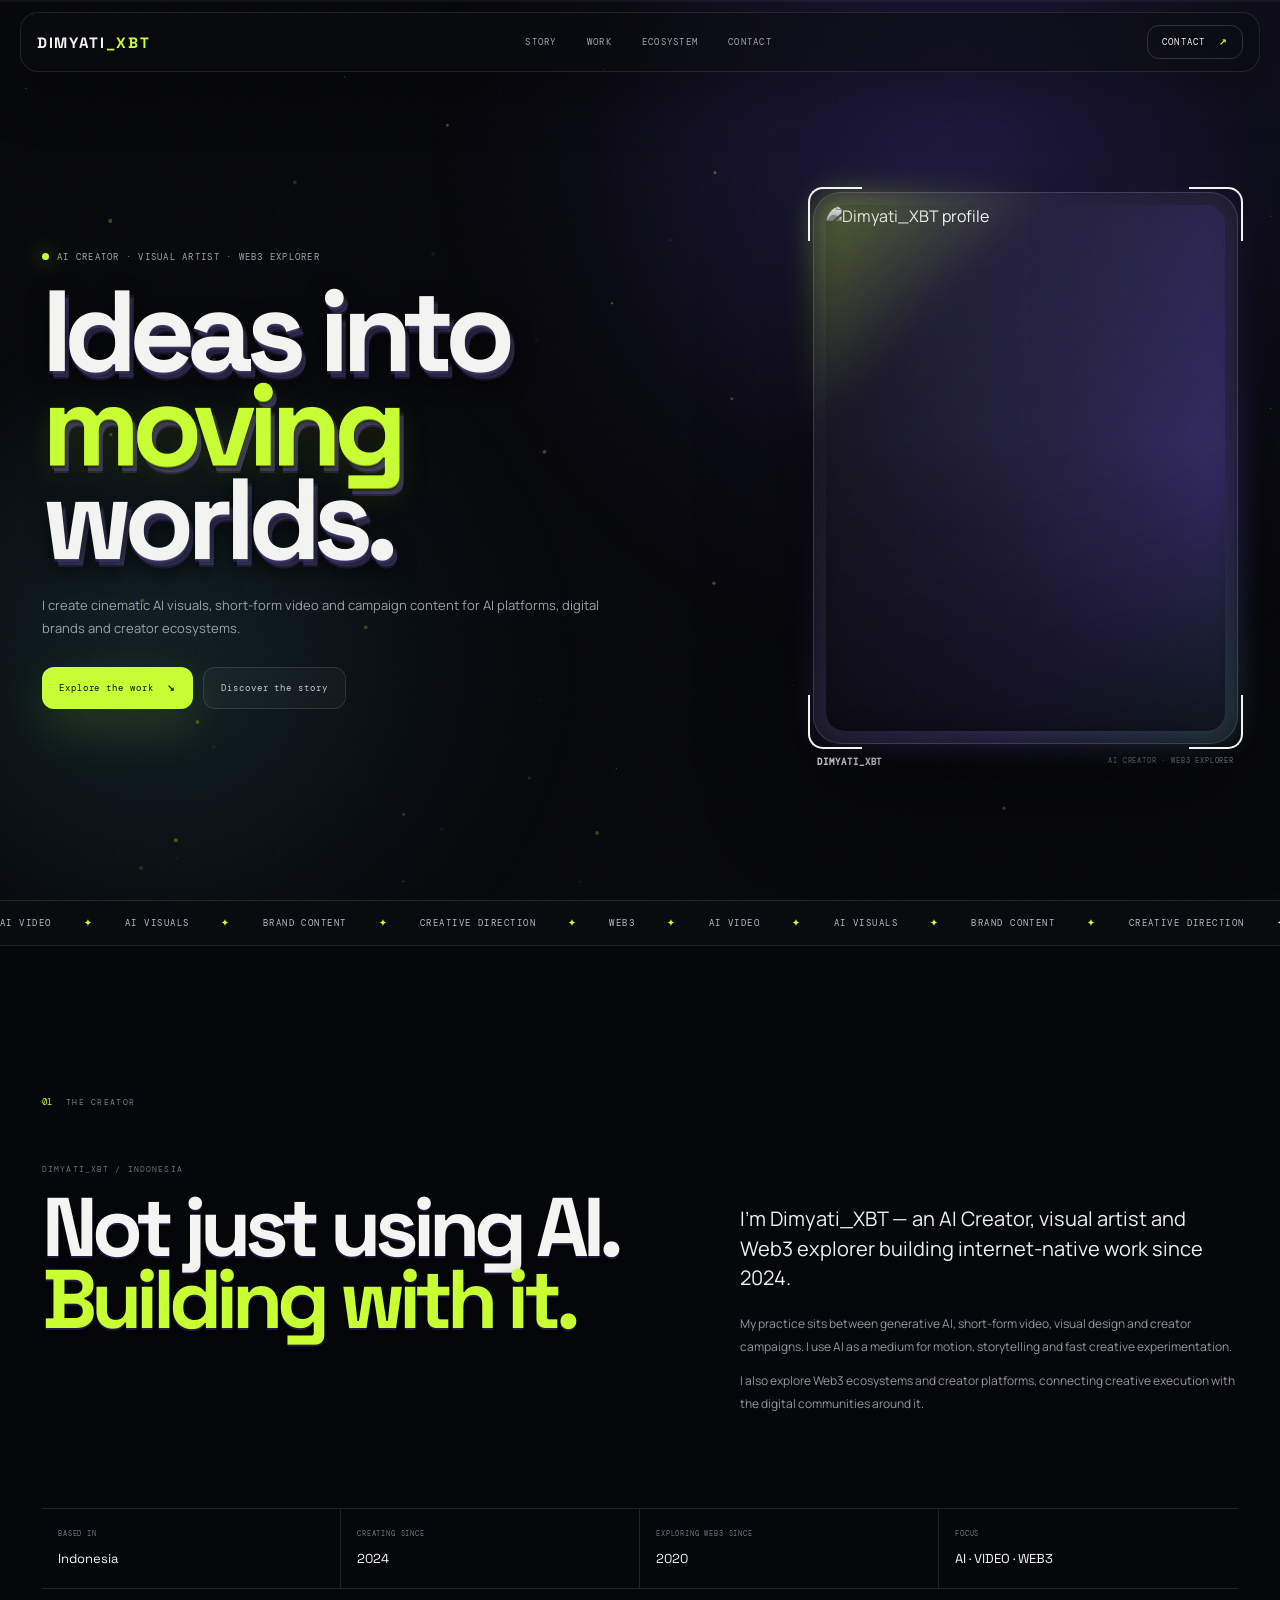
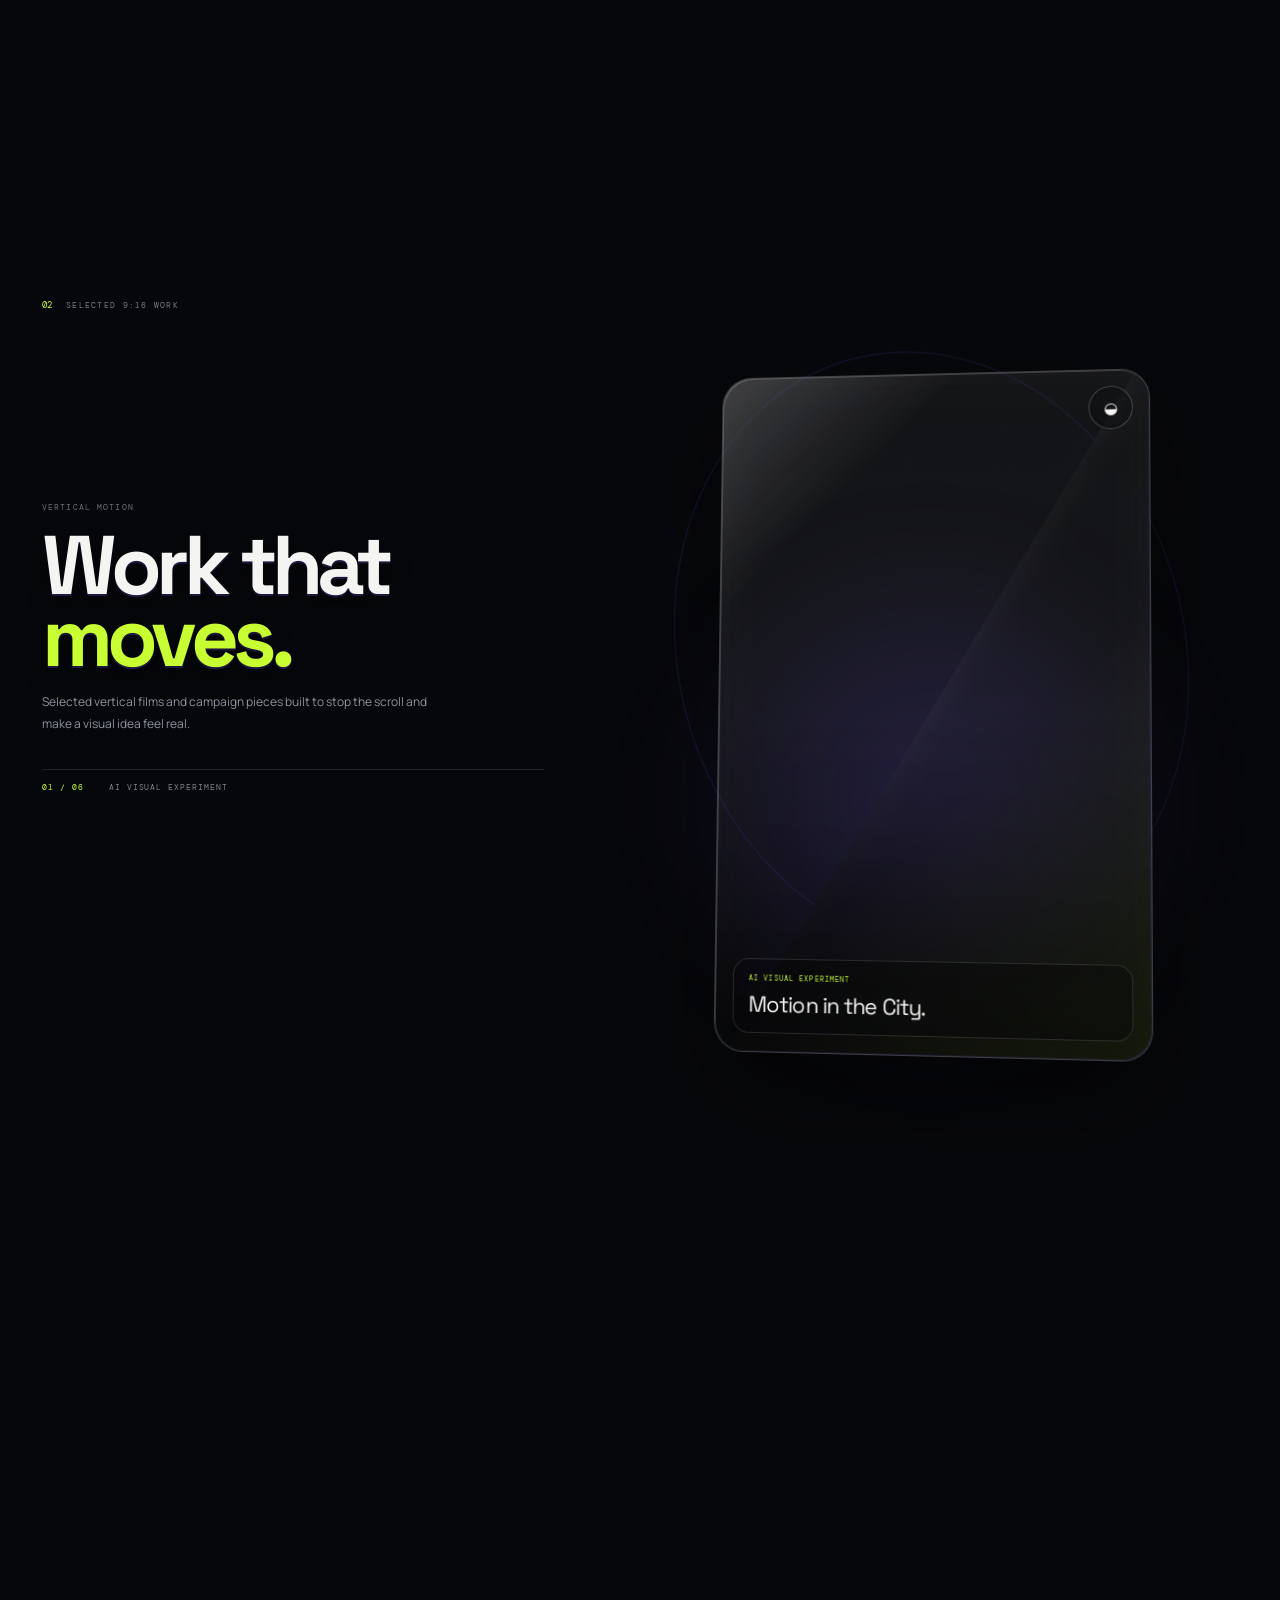
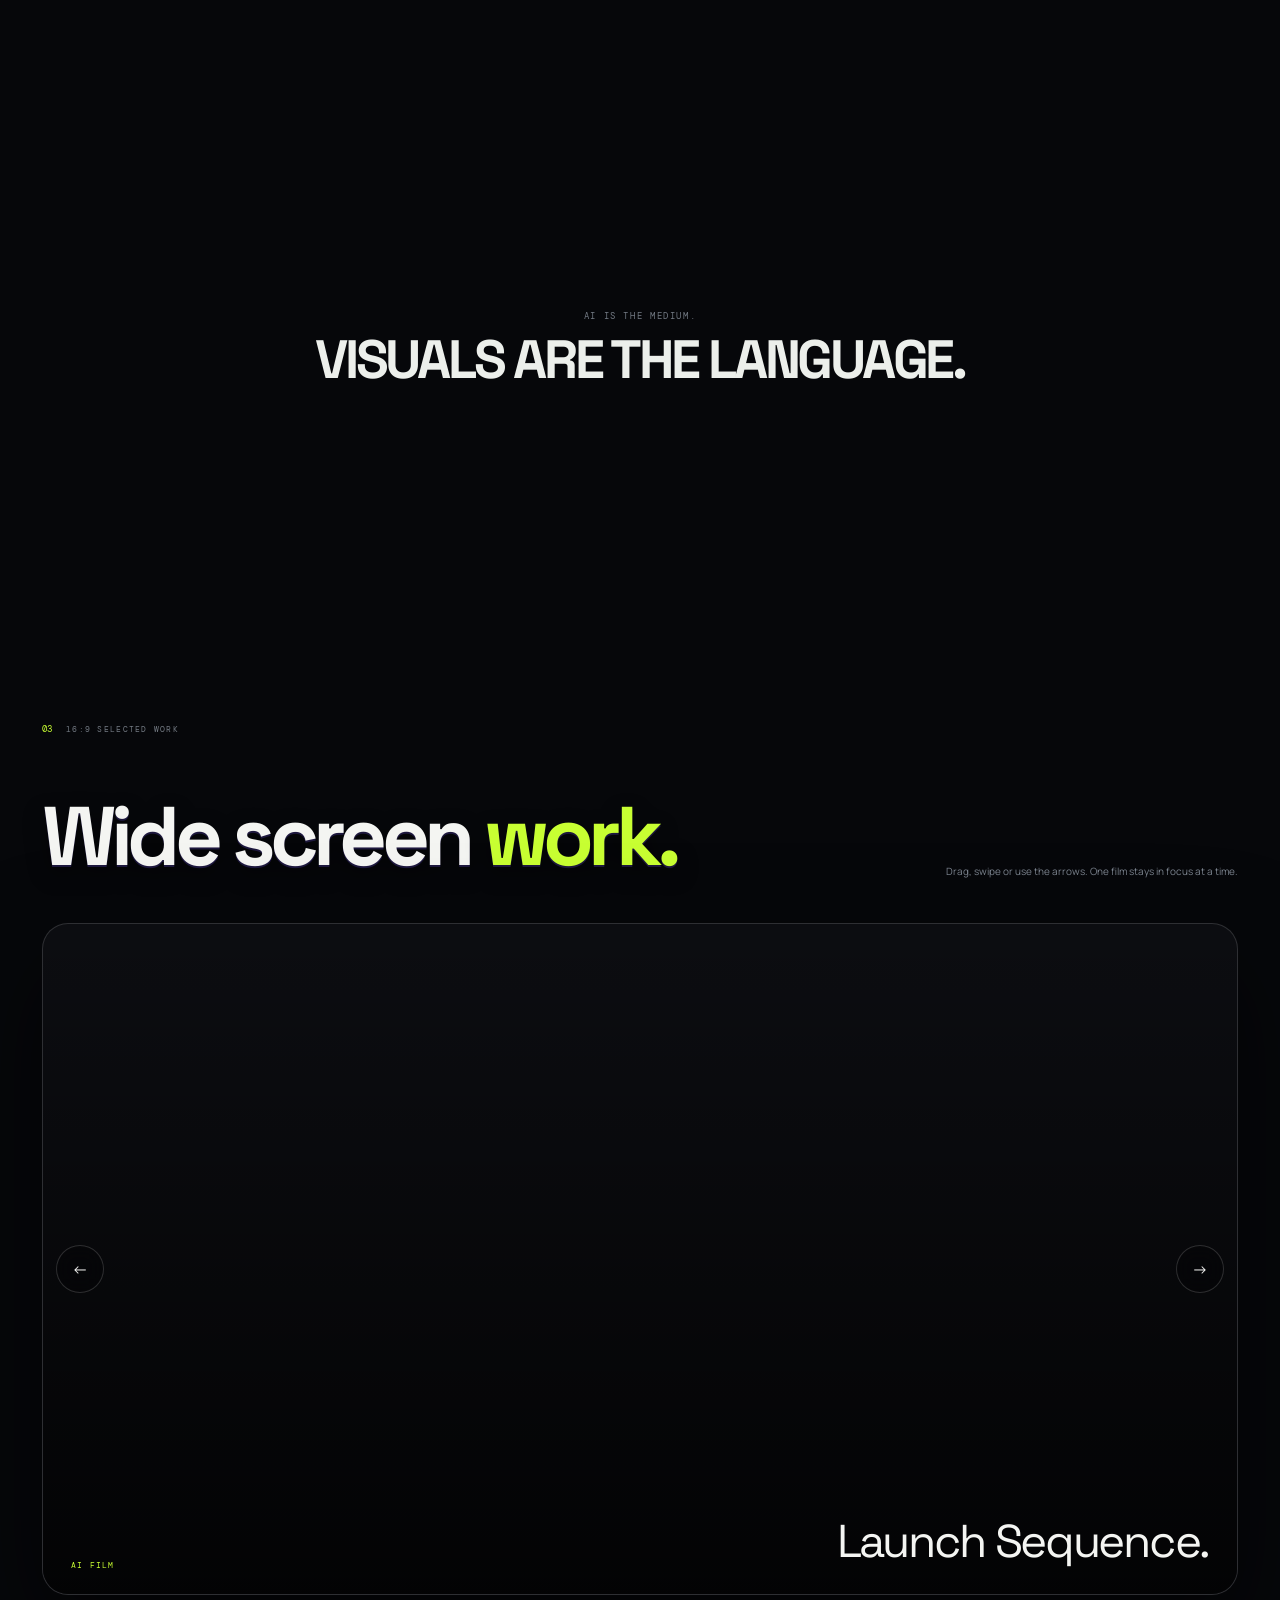
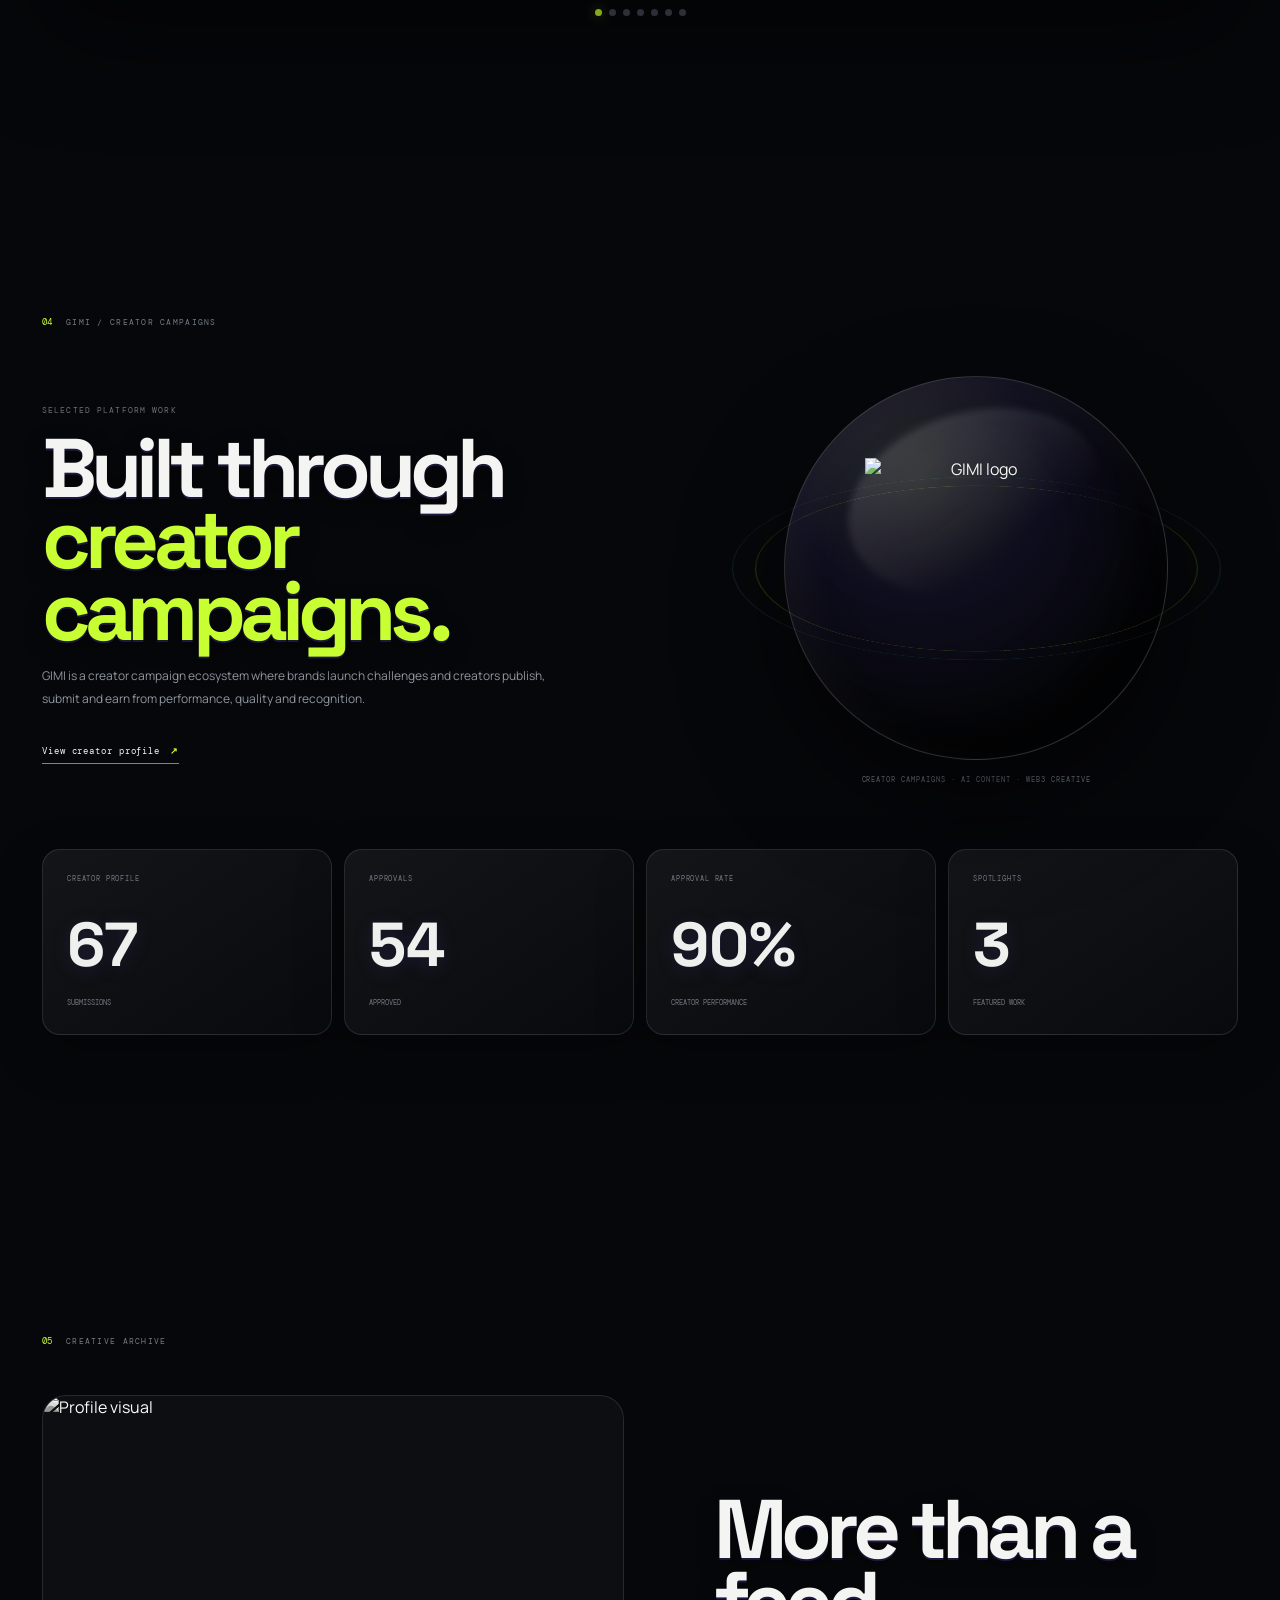
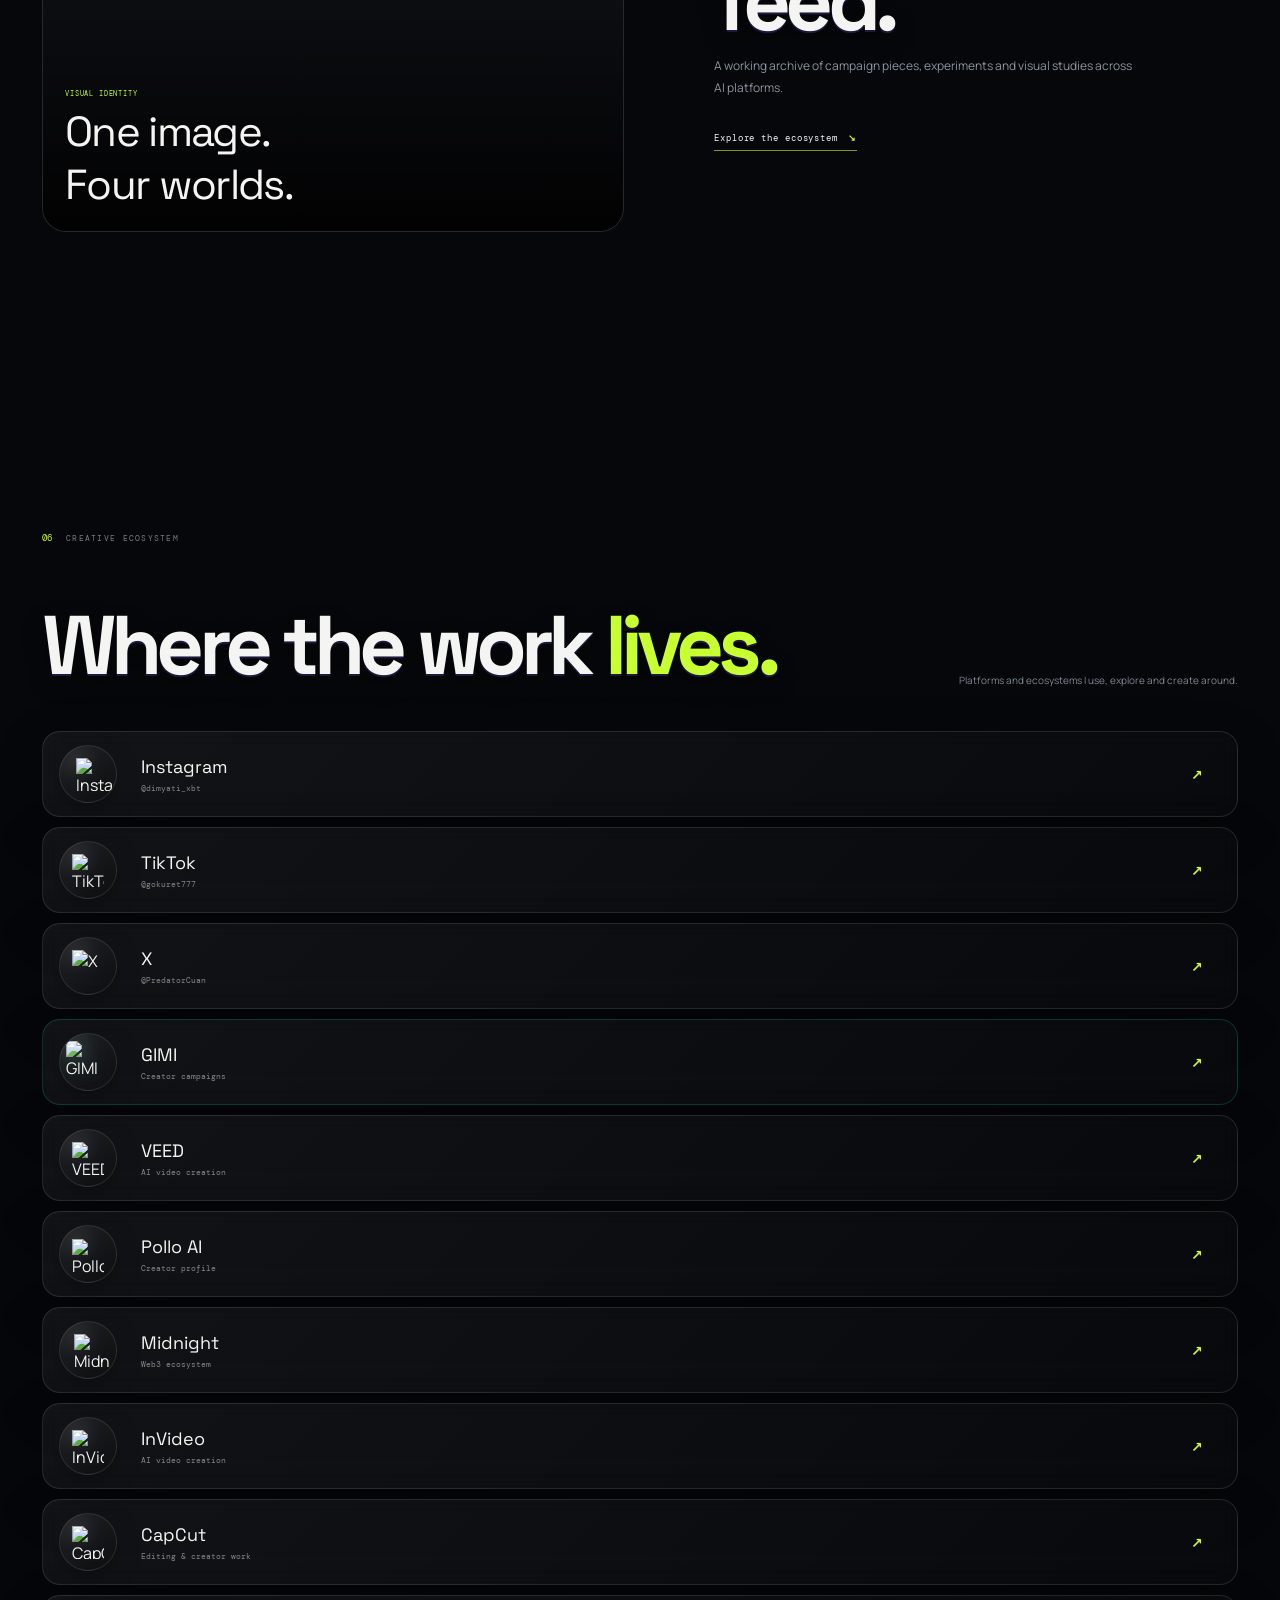
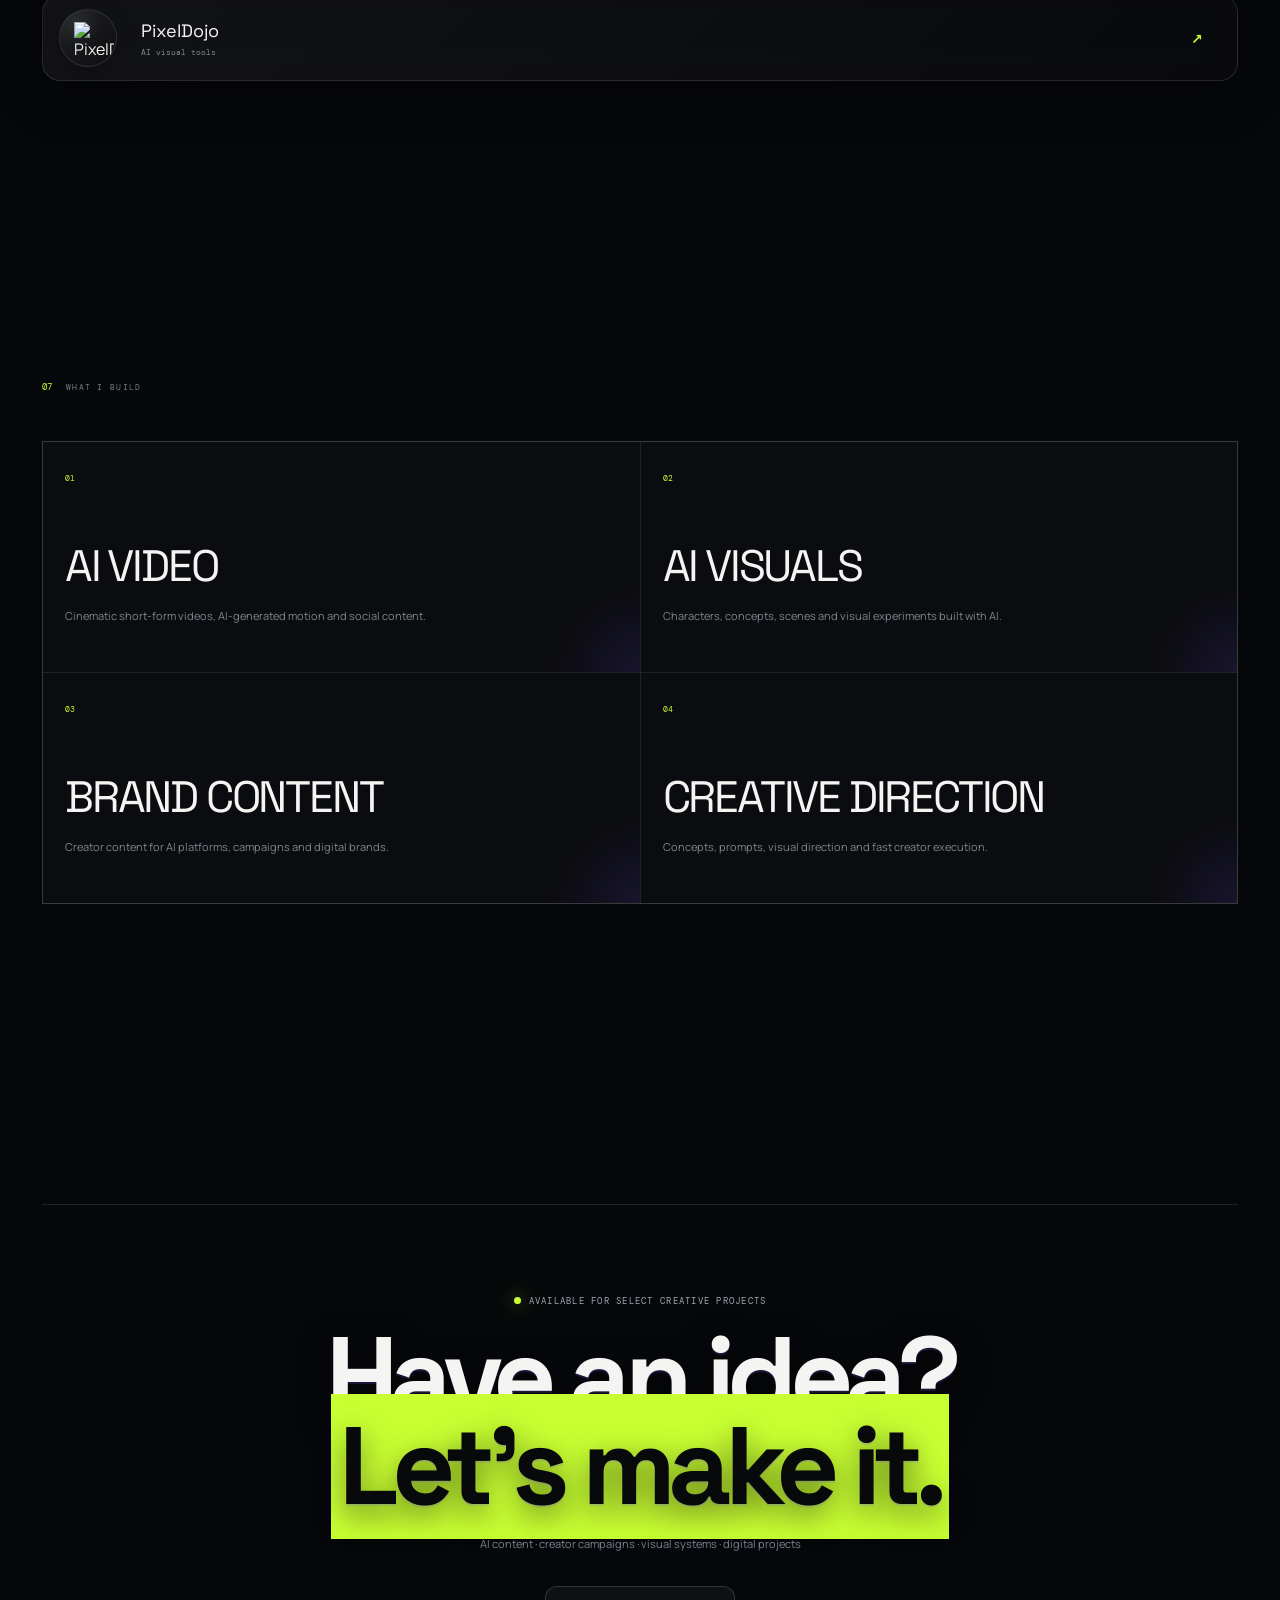
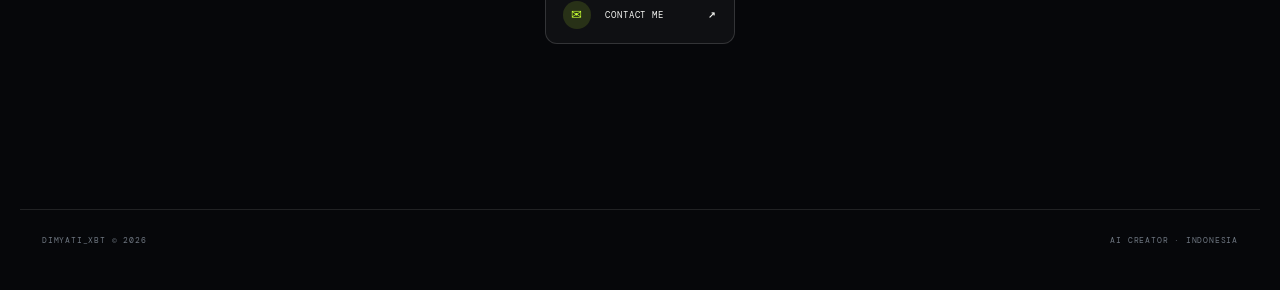
==== commit d407a879: "Add files via upload" ====
--- a/index.html
+++ b/index.html
@@ -2,66 +2,186 @@
 <html lang="en">
 <head>
 <meta charset="utf-8">
-<meta name="viewport" content="width=device-width,initial-scale=1,viewport-fit=cover">
-<meta name="theme-color" content="#070809">
-<meta name="description" content="DIMYATI_XBT — AI creator portfolio, visual experiments, campaign work and creative direction.">
-<title>DIMYATI_XBT — AI Creator</title>
+<meta name="viewport" content="width=device-width, initial-scale=1, viewport-fit=cover">
+<meta name="theme-color" content="#06070a">
+<meta name="description" content="Dimyati_XBT — AI Creator, visual artist and Web3 explorer from Indonesia.">
+<title>DIMYATI_XBT — AI CREATOR</title>
 <link rel="preconnect" href="https://fonts.googleapis.com">
 <link rel="preconnect" href="https://fonts.gstatic.com" crossorigin>
-<link href="https://fonts.googleapis.com/css2?family=DM+Mono:wght@400;500&family=Space+Grotesk:wght@400;500;600;700&display=swap" rel="stylesheet">
+<link href="https://fonts.googleapis.com/css2?family=DM+Mono:wght@400;500&family=Manrope:wght@400;500;600;700;800&family=Space+Grotesk:wght@500;600;700&display=swap" rel="stylesheet">
 <link rel="stylesheet" href="style.css">
 </head>
 <body>
-<div class="noise"></div><div class="orb orb-a"></div><div class="orb orb-b"></div><div class="scroll-progress"></div>
-<header class="nav glass">
-  <a class="brand" href="#top">DIMYATI<span>_XBT</span></a>
-  <nav><a href="#work">Work</a><a href="#ecosystem">Ecosystem</a><a href="#contact">Contact</a></nav>
-  <a class="nav-cta magnetic" href="mailto:kpubg6360@gmail.com">Work with me <b>↗</b></a>
+<canvas id="ambient"></canvas>
+<div class="grain"></div>
+<div class="scroll-line"><i></i></div>
+
+<header class="site-header">
+  <a class="brandmark" href="#top">DIMYATI<span>_XBT</span></a>
+  <nav class="desktop-nav">
+    <a href="#story">STORY</a><a href="#work">WORK</a><a href="#ecosystem">ECOSYSTEM</a><a href="#contact">CONTACT</a>
+  </nav>
+  <a class="header-cta" href="#contact">CONTACT <b>↗</b></a>
 </header>
+
 <main id="top">
-<section class="hero section">
-  <div class="hero-copy reveal">
-    <div class="eyebrow"><i></i> AI CREATOR · WEB3 EXPLORER · INDONESIA</div>
-    <h1 class="hero-title" data-text="Ideas into moving worlds.">Ideas into<br><span>moving worlds.</span></h1>
-    <p>I create cinematic AI visuals, short-form video and campaign content for AI platforms, digital brands and creator ecosystems.</p>
-    <div class="hero-actions"><a class="button primary magnetic" href="#work">Explore the work <span>↘</span></a><a class="button magnetic" href="mailto:kpubg6360@gmail.com">Email me <span>↗</span></a></div>
-  </div>
-  <div class="profile-wrap reveal">
-    <div class="profile-card glass-3d tilt3d"><img src="profile.jpeg" alt="Dimyati_XBT profile visual"><div class="profile-meta"><strong>DIMYATI_XBT</strong><small>AI CREATOR / WEB3</small></div></div>
-    <div class="floating-chip chip-1">AI VIDEO</div><div class="floating-chip chip-2">CREATIVE DIRECTION</div>
-  </div>
-</section>
-<section class="ticker"><div>AI VIDEO · AI VISUALS · BRAND CONTENT · CREATIVE DIRECTION · AI VIDEO · AI VISUALS · BRAND CONTENT · CREATIVE DIRECTION ·</div></section>
-<section id="work" class="section showcase">
-  <div class="section-head reveal"><div><span class="index">01</span><h2>Vertical <span>motion.</span></h2></div><p>Selected 9:16 work — built to move, stop the scroll and make a visual idea feel real.</p></div>
-  <div class="vertical-stage" id="verticalStage"></div>
-</section>
-<section class="breather"><div class="breather-line"></div><p>Different tools. Different campaigns.<br><strong>One visual language.</strong></p><div class="breather-orb"></div></section>
-<section class="section horizontal-work">
-  <div class="section-head reveal"><div><span class="index">02</span><h2>Wide screen <span>work.</span></h2></div><p>Swipe, drag or use the arrows. One frame at a time, so every piece gets room to breathe.</p></div>
-  <div class="carousel-wrap reveal"><button class="carousel-btn prev" aria-label="Previous">←</button><div class="carousel" id="carousel"></div><button class="carousel-btn next" aria-label="Next">→</button><div class="drag-hint">SWIPE / DRAG <span>↔</span></div></div>
-</section>
-<section class="section capabilities">
-  <div class="section-head reveal"><div><span class="index">03</span><h2>What I <span>build.</span></h2></div></div>
-  <div class="cap-grid">
-    <article class="cap glass reveal"><span>01</span><h3>AI Video</h3><p>Cinematic short-form videos, AI-generated motion and social content.</p></article>
-    <article class="cap glass reveal"><span>02</span><h3>AI Visuals</h3><p>Characters, concepts, scenes and visual experiments built with AI.</p></article>
-    <article class="cap glass reveal"><span>03</span><h3>Brand Content</h3><p>Creator content for AI platforms, campaigns and digital brands.</p></article>
-    <article class="cap glass reveal"><span>04</span><h3>Creative Direction</h3><p>Concepts, prompts, visual direction and fast creator execution.</p></article>
-  </div>
-</section>
-<section id="ecosystem" class="section ecosystem">
-  <div class="section-head reveal"><div><span class="index">04</span><h2>Creative <span>ecosystem.</span></h2></div><p>Platforms, communities and creative environments that shape my work.</p></div>
-  <div class="logo-stack" id="logoStack"></div>
-</section>
-<section class="section gimi-case">
-  <div class="case-card glass-3d reveal">
-    <div class="case-copy"><span class="index">05 · FEATURED</span><h2>Built through<br><em>creator campaigns.</em></h2><p>GIMI has been a major part of my creator journey — a place where AI content becomes campaign work, gets approved, gets spotlighted and reaches real audiences.</p><a class="button primary magnetic" href="https://app.gimi.co/en/sign-up?code=RI-RFS6XE6YV4DF" target="_blank" rel="noopener">View creator profile <span>↗</span></a></div>
-    <div class="case-art"><div class="orb-card"><img src="gimi-logo.png" alt="GIMI"></div><div class="mini-stat"><b>Creator work</b><span>Campaigns · Visuals · AI video</span></div></div>
-  </div>
-</section>
-<section id="contact" class="section contact reveal"><div class="eyebrow"><i></i> AVAILABLE FOR COLLABORATIONS</div><h2>Have an idea?<br><span>Let’s make it.</span></h2><p>AI content · Creator campaigns · Brand collaborations · Digital projects</p><a class="email-link magnetic" href="mailto:kpubg6360@gmail.com">kpubg6360@gmail.com <b>↗</b></a></section>
+  <section class="hero" id="story">
+    <div class="hero-grid"></div>
+    <div class="hero-copy reveal">
+      <div class="eyebrow"><i></i>AI CREATOR · VISUAL ARTIST · WEB3 EXPLORER</div>
+      <h1 class="depth-title" data-text="Ideas into moving worlds."><span>Ideas into</span><em>moving</em><span>worlds.</span></h1>
+      <p>I create cinematic AI visuals, short-form video and campaign content for AI platforms, digital brands and creator ecosystems.</p>
+      <div class="hero-actions">
+        <a class="lime-btn magnetic" href="#work">Explore the work <b>↘</b></a>
+        <a class="quiet-btn" href="#about">Discover the story</a>
+      </div>
+    </div>
+    <div class="profile-orbit reveal" data-tilt>
+      <div class="profile-frame">
+        <div class="corner c1"></div><div class="corner c2"></div><div class="corner c3"></div><div class="corner c4"></div>
+        <img src="assets/images/profile.jpeg" alt="Dimyati_XBT profile">
+        <div class="profile-shade"></div>
+      </div>
+      <div class="profile-caption"><strong>DIMYATI_XBT</strong><span>AI CREATOR · WEB3 EXPLORER</span></div>
+    </div>
+  </section>
+
+  <section class="ticker" aria-label="skills">
+    <div class="ticker-track"><span>AI VIDEO</span><b>✦</b><span>AI VISUALS</span><b>✦</b><span>BRAND CONTENT</span><b>✦</b><span>CREATIVE DIRECTION</span><b>✦</b><span>WEB3</span><b>✦</b><span>AI VIDEO</span><b>✦</b><span>AI VISUALS</span><b>✦</b><span>BRAND CONTENT</span><b>✦</b><span>CREATIVE DIRECTION</span><b>✦</b><span>WEB3</span><b>✦</b></div>
+  </section>
+
+  <section class="section about" id="about">
+    <div class="section-kicker reveal"><span>01</span><small>THE CREATOR</small></div>
+    <div class="about-grid">
+      <div class="about-heading reveal"><p class="micro">DIMYATI_XBT / INDONESIA</p><h2 class="depth-small">Not just using AI.<br><em>Building with it.</em></h2></div>
+      <div class="about-copy reveal">
+        <p class="lead">I'm Dimyati_XBT — an AI Creator, visual artist and Web3 explorer building internet-native work since 2024.</p>
+        <p>My practice sits between generative AI, short-form video, visual design and creator campaigns. I use AI as a medium for motion, storytelling and fast creative experimentation.</p>
+        <p>I also explore Web3 ecosystems and creator platforms, connecting creative execution with the digital communities around it.</p>
+      </div>
+    </div>
+    <div class="facts reveal">
+      <div><small>BASED IN</small><b>Indonesia</b></div>
+      <div><small>CREATING SINCE</small><b>2024</b></div>
+      <div><small>EXPLORING WEB3 SINCE</small><b>2020</b></div>
+      <div><small>FOCUS</small><b>AI · VIDEO · WEB3</b></div>
+    </div>
+  </section>
+
+  <section class="section vertical-work" id="work">
+    <div class="section-kicker reveal"><span>02</span><small>SELECTED 9:16 WORK</small></div>
+    <div class="vertical-layout">
+      <div class="vertical-intro reveal">
+        <p class="micro">VERTICAL MOTION</p>
+        <h2 class="depth-small">Work that <em>moves.</em></h2>
+        <p>Selected vertical films and campaign pieces built to stop the scroll and make a visual idea feel real.</p>
+        <div class="work-meta"><span id="verticalCounter">01 / 06</span><span id="verticalLabel">AI FILM</span></div>
+      </div>
+      <div class="vertical-scroll" id="verticalScroll">
+        <div class="vertical-pin">
+          <div class="vertical-stage" data-tilt>
+            <div class="video-glass">
+              <video id="vA" class="v-layer active" muted autoplay loop playsinline preload="metadata"></video>
+              <video id="vB" class="v-layer" muted autoplay loop playsinline preload="metadata"></video>
+              <div class="video-vignette"></div>
+              <div class="video-reflection"></div>
+              <button class="sound-btn" id="soundBtn" type="button" aria-label="Toggle sound">◒</button>
+              <div class="stage-caption"><small id="verticalMeta">SELECTED WORK</small><strong id="verticalTitle">Moving Through the Frame</strong></div>
+            </div>
+            <div class="stage-glow"></div>
+          </div>
+        </div>
+      </div>
+    </div>
+  </section>
+
+  <section class="statement-band reveal">
+    <p>AI IS THE MEDIUM.<br><strong>VISUALS ARE THE LANGUAGE.</strong></p>
+  </section>
+
+  <section class="section widescreen" id="widescreen">
+    <div class="section-kicker reveal"><span>03</span><small>16:9 SELECTED WORK</small></div>
+    <div class="wide-head reveal"><h2 class="depth-small">Wide screen <em>work.</em></h2><p>Drag, swipe or use the arrows. One film stays in focus at a time.</p></div>
+    <div class="wide-carousel reveal" id="wideCarousel" data-tilt>
+      <button class="wide-arrow left" id="widePrev" type="button" aria-label="Previous">←</button>
+      <div class="wide-window"><video id="wideVideo" muted autoplay loop playsinline preload="metadata"></video><div class="wide-overlay"><small id="wideMeta">AI FILM</small><strong id="wideTitle">Launch Sequence</strong></div></div>
+      <button class="wide-arrow right" id="wideNext" type="button" aria-label="Next">→</button>
+      <div class="wide-dots" id="wideDots"></div>
+    </div>
+  </section>
+
+  <section class="section gimi-case">
+    <div class="section-kicker reveal"><span>04</span><small>GIMI / CREATOR CAMPAIGNS</small></div>
+    <div class="case-grid">
+      <div class="case-copy reveal">
+        <p class="micro">SELECTED PLATFORM WORK</p>
+        <h2 class="depth-small">Built through <em>creator campaigns.</em></h2>
+        <p>GIMI is a creator campaign ecosystem where brands launch challenges and creators publish, submit and earn from performance, quality and recognition.</p>
+        <a class="text-link" href="https://app.gimi.co/en/sign-up?code=RI-RFS6XE6YV4DF" target="_blank" rel="noreferrer">View creator profile <b>↗</b></a>
+      </div>
+      <div class="gimi-orb-wrap reveal" data-tilt>
+        <div class="gimi-orb">
+          <div class="orb-shine"></div>
+          <img src="assets/images/gimi-logo.png" alt="GIMI logo">
+          <span class="orb-ring ring-a"></span><span class="orb-ring ring-b"></span>
+        </div>
+        <small>CREATOR CAMPAIGNS · AI CONTENT · WEB3 CREATIVE</small>
+      </div>
+    </div>
+    <div class="proof-grid">
+      <article class="proof-card reveal"><span>CREATOR PROFILE</span><strong>67</strong><small>SUBMISSIONS</small></article>
+      <article class="proof-card reveal"><span>APPROVALS</span><strong>54</strong><small>APPROVED</small></article>
+      <article class="proof-card reveal"><span>APPROVAL RATE</span><strong>90%</strong><small>CREATOR PERFORMANCE</small></article>
+      <article class="proof-card reveal"><span>SPOTLIGHTS</span><strong>3</strong><small>FEATURED WORK</small></article>
+    </div>
+  </section>
+
+  <section class="section archive">
+    <div class="section-kicker reveal"><span>05</span><small>CREATIVE ARCHIVE</small></div>
+    <div class="archive-grid">
+      <div class="archive-card reveal"><img src="assets/images/profile.jpeg" alt="Profile visual"><div><small>VISUAL IDENTITY</small><strong>One image.<br>Four worlds.</strong></div></div>
+      <div class="archive-copy reveal"><h2 class="depth-small">More than a feed.</h2><p>A working archive of campaign pieces, experiments and visual studies across AI platforms.</p><a class="text-link" href="#ecosystem">Explore the ecosystem <b>↘</b></a></div>
+    </div>
+  </section>
+
+  <section class="section ecosystem" id="ecosystem">
+    <div class="section-kicker reveal"><span>06</span><small>CREATIVE ECOSYSTEM</small></div>
+    <div class="eco-head reveal"><h2 class="depth-small">Where the work <em>lives.</em></h2><p>Platforms and ecosystems I use, explore and create around.</p></div>
+    <div class="eco-list">
+      <a class="eco-item reveal" href="https://www.instagram.com/dimyati_xbt" target="_blank" rel="noreferrer"><span class="logo-disc"><img src="https://www.instagram.com/favicon.ico" alt="Instagram"></span><div><strong>Instagram</strong><small>@dimyati_xbt</small></div><b>↗</b></a>
+      <a class="eco-item reveal" href="https://www.tiktok.com/@gokuret777" target="_blank" rel="noreferrer"><span class="logo-disc"><img src="https://www.tiktok.com/favicon.ico" alt="TikTok"></span><div><strong>TikTok</strong><small>@gokuret777</small></div><b>↗</b></a>
+      <a class="eco-item reveal" href="https://x.com/PredatorCuan" target="_blank" rel="noreferrer"><span class="logo-disc"><img src="https://x.com/favicon.ico" alt="X"></span><div><strong>X</strong><small>@PredatorCuan</small></div><b>↗</b></a>
+      <a class="eco-item reveal featured" href="https://www.gimi.co" target="_blank" rel="noreferrer"><span class="logo-disc gimi-disc"><img src="assets/images/gimi-logo.png" alt="GIMI"></span><div><strong>GIMI</strong><small>Creator campaigns</small></div><b>↗</b></a>
+      <a class="eco-item reveal" href="https://www.veed.io" target="_blank" rel="noreferrer"><span class="logo-disc"><img src="https://www.veed.io/favicon.ico" alt="VEED"></span><div><strong>VEED</strong><small>AI video creation</small></div><b>↗</b></a>
+      <a class="eco-item reveal" href="https://pollo.ai/profile/pubgkorea109983" target="_blank" rel="noreferrer"><span class="logo-disc"><img src="https://pollo.ai/favicon.ico" alt="Pollo AI"></span><div><strong>Pollo AI</strong><small>Creator profile</small></div><b>↗</b></a>
+      <a class="eco-item reveal" href="https://midnight.network/brand-hub" target="_blank" rel="noreferrer"><span class="logo-disc"><img src="https://midnight.network/favicon.ico" alt="Midnight"></span><div><strong>Midnight</strong><small>Web3 ecosystem</small></div><b>↗</b></a>
+      <a class="eco-item reveal" href="https://ai.invideo.io" target="_blank" rel="noreferrer"><span class="logo-disc"><img src="https://ai.invideo.io/favicon.ico" alt="InVideo"></span><div><strong>InVideo</strong><small>AI video creation</small></div><b>↗</b></a>
+      <a class="eco-item reveal" href="https://www.capcut.com" target="_blank" rel="noreferrer"><span class="logo-disc"><img src="https://www.capcut.com/favicon.ico" alt="CapCut"></span><div><strong>CapCut</strong><small>Editing & creator work</small></div><b>↗</b></a>
+      <a class="eco-item reveal" href="https://pixeldojo.ai" target="_blank" rel="noreferrer"><span class="logo-disc"><img src="https://pixeldojo.ai/favicon.ico" alt="PixelDojo"></span><div><strong>PixelDojo</strong><small>AI visual tools</small></div><b>↗</b></a>
+    </div>
+  </section>
+
+  <section class="section capabilities">
+    <div class="section-kicker reveal"><span>07</span><small>WHAT I BUILD</small></div>
+    <div class="cap-grid">
+      <article class="cap-card reveal"><small>01</small><h3>AI VIDEO</h3><p>Cinematic short-form videos, AI-generated motion and social content.</p></article>
+      <article class="cap-card reveal"><small>02</small><h3>AI VISUALS</h3><p>Characters, concepts, scenes and visual experiments built with AI.</p></article>
+      <article class="cap-card reveal"><small>03</small><h3>BRAND CONTENT</h3><p>Creator content for AI platforms, campaigns and digital brands.</p></article>
+      <article class="cap-card reveal"><small>04</small><h3>CREATIVE DIRECTION</h3><p>Concepts, prompts, visual direction and fast creator execution.</p></article>
+    </div>
+  </section>
+
+  <section class="section contact" id="contact">
+    <div class="contact-card reveal">
+      <div class="eyebrow"><i></i>AVAILABLE FOR SELECT CREATIVE PROJECTS</div>
+      <h2 class="depth-contact">Have an idea?<br><em>Let's make it.</em></h2>
+      <p>AI content · creator campaigns · visual systems · digital projects</p>
+      <a class="contact-btn magnetic" href="mailto:kpubg6360@gmail.com"><span class="mail-icon">✉</span>CONTACT ME <b>↗</b></a>
+    </div>
+  </section>
 </main>
-<footer><div>DIMYATI_XBT © 2026</div><div>AI CREATOR · INDONESIA</div><div><a href="https://www.instagram.com/dimyati_xbt/" target="_blank" rel="noopener">Instagram</a> · <a href="https://www.tiktok.com/@gokuret777" target="_blank" rel="noopener">TikTok</a> · <a href="https://x.com/PredatorCuan" target="_blank" rel="noopener">X</a></div></footer>
+
+<footer><span>DIMYATI_XBT © 2026</span><span>AI CREATOR · INDONESIA</span></footer>
 <script src="script.js"></script>
-</body></html>
+</body>
+</html>
--- a/style.css
+++ b/style.css
@@ -1,7 +1,21 @@
-:root{--bg:#070809;--panel:rgba(255,255,255,.055);--line:rgba(255,255,255,.14);--text:#f5f5f1;--muted:#a8aaa6;--violet:#8a5cff;--lime:#c9ff2f;--cyan:#70e7ff;--max:1240px}
-*{box-sizing:border-box}html{scroll-behavior:smooth}body{margin:0;background:var(--bg);color:var(--text);font-family:'Space Grotesk',sans-serif;overflow-x:hidden}a{color:inherit;text-decoration:none}button{font:inherit}.noise{position:fixed;inset:0;pointer-events:none;opacity:.035;z-index:80;background-image:url("data:image/svg+xml,%3Csvg viewBox='0 0 180 180' xmlns='http://www.w3.org/2000/svg'%3E%3Cfilter id='n'%3E%3CfeTurbulence type='fractalNoise' baseFrequency='.8' numOctaves='3' stitchTiles='stitch'/%3E%3C/filter%3E%3Crect width='100%25' height='100%25' filter='url(%23n)'/%3E%3C/svg%3E")}.orb{position:fixed;width:38vw;height:38vw;border-radius:50%;filter:blur(100px);opacity:.18;pointer-events:none;z-index:-1}.orb-a{background:#7d42ff;top:-15vw;right:-8vw;animation:orbFloat 13s ease-in-out infinite}.orb-b{background:#c9ff2f;bottom:-25vw;left:-10vw;animation:orbFloat 17s ease-in-out infinite reverse}.glass{background:var(--panel);border:1px solid var(--line);backdrop-filter:blur(22px);-webkit-backdrop-filter:blur(22px)}.glass-3d{background:linear-gradient(135deg,rgba(255,255,255,.10),rgba(255,255,255,.035));border:1px solid rgba(255,255,255,.18);backdrop-filter:blur(24px);-webkit-backdrop-filter:blur(24px)}.scroll-progress{position:fixed;left:0;top:0;width:0;height:2px;background:linear-gradient(90deg,var(--lime),var(--cyan),var(--violet));z-index:100;box-shadow:0 0 18px #c9ff2f80}.nav{position:fixed;top:18px;left:50%;transform:translateX(-50%);width:min(calc(100% - 32px),var(--max));height:64px;border-radius:18px;display:flex;align-items:center;justify-content:space-between;padding:0 18px;z-index:70;box-shadow:0 20px 70px #0008}.brand{font-weight:700;letter-spacing:.02em}.brand span{color:var(--lime)}nav{display:flex;gap:28px;color:#c8cac6;font-size:14px}nav a{transition:.25s}nav a:hover{color:var(--lime);transform:translateY(-1px)}.nav-cta,.button{border:1px solid var(--line);border-radius:14px;padding:12px 16px;font-size:14px;background:rgba(255,255,255,.035);transition:transform .3s,border-color .3s,background .3s,box-shadow .3s}.nav-cta:hover,.button:hover{border-color:#c9ff2f66;box-shadow:0 12px 40px #c9ff2f12}.nav-cta b,.button span,.email-link b{color:var(--lime)}.section{width:min(calc(100% - 40px),var(--max));margin:auto;padding:150px 0}.hero{min-height:100vh;display:grid;grid-template-columns:1.08fr .92fr;align-items:center;gap:70px;padding-top:170px;position:relative}.hero-copy{position:relative;z-index:5}.eyebrow{font:500 11px/1.3 'DM Mono',monospace;letter-spacing:.16em;color:#b9bbb7}.eyebrow i{display:inline-block;width:8px;height:8px;background:var(--lime);border-radius:50%;margin-right:10px;box-shadow:0 0 20px var(--lime);animation:pulse 2s ease-in-out infinite}h1,h2,h3,p{margin:0}h1{font-size:clamp(54px,8vw,112px);line-height:.88;letter-spacing:-.065em;margin:28px 0}h1 span,h2 span{color:var(--lime)}.hero-title{position:relative;text-shadow:0 3px 0 #000,0 12px 35px #0009;transform-style:preserve-3d}.hero-title span{display:inline-block;text-shadow:2px 2px 0 #789000,4px 4px 0 #596b00,0 14px 35px #000a;animation:titleFloat 5s ease-in-out infinite}.hero-title:after{content:"";position:absolute;inset:0;pointer-events:none;background:linear-gradient(110deg,transparent 20%,#fff4 45%,transparent 55%);mix-blend-mode:screen;transform:translateX(-110%);animation:sheen 6s ease-in-out infinite}.hero-copy>p{max-width:610px;color:var(--muted);font-size:clamp(17px,2vw,21px);line-height:1.55}.hero-actions{display:flex;gap:10px;margin-top:34px}.button{display:inline-flex;gap:24px;align-items:center;justify-content:space-between}.button.primary{background:var(--lime);color:#090a08;border-color:var(--lime);font-weight:700}.profile-wrap{position:relative;min-height:600px;display:grid;place-items:center;perspective:1200px}.profile-card{width:min(420px,80%);aspect-ratio:1/1.08;border-radius:34px;padding:10px;transform:perspective(1000px) rotateY(-9deg) rotateX(5deg);box-shadow:30px 40px 100px #0008;transition:transform .5s;transform-style:preserve-3d;position:relative}.profile-card:before{content:"";position:absolute;inset:-1px;border-radius:35px;background:linear-gradient(120deg,#c9ff2f55,transparent 28%,#8a5cff44,transparent 75%,#70e7ff44);filter:blur(18px);z-index:-1;animation:borderGlow 7s linear infinite}.profile-card img{width:100%;height:100%;object-fit:cover;border-radius:27px;filter:contrast(1.05);display:block}.profile-meta{position:absolute;bottom:22px;left:22px;right:22px;padding:14px 16px;border-radius:14px;background:rgba(0,0,0,.5);backdrop-filter:blur(14px);display:flex;justify-content:space-between;align-items:center}.profile-meta small{font:11px 'DM Mono',monospace;color:#bbb}.floating-chip{position:absolute;padding:11px 13px;border:1px solid #fff3;border-radius:12px;background:#ffffff0d;backdrop-filter:blur(20px);font:10px 'DM Mono',monospace;box-shadow:0 15px 40px #0006;animation:float 5s ease-in-out infinite;transform-style:preserve-3d}.chip-1{right:3%;top:24%}.chip-2{left:4%;bottom:25%;animation-delay:-2s}.ticker{overflow:hidden;border-top:1px solid var(--line);border-bottom:1px solid var(--line);white-space:nowrap;padding:16px 0;color:#777;font:12px 'DM Mono',monospace}.ticker div{display:inline-block;animation:ticker 32s linear infinite}.section-head{display:flex;justify-content:space-between;align-items:end;gap:30px;margin-bottom:55px}.section-head h2{font-size:clamp(42px,6vw,80px);letter-spacing:-.055em;margin-top:12px;text-shadow:0 5px 0 #0009}.section-head h2 span{display:inline-block;text-shadow:2px 2px 0 #738b00,4px 4px 0 #536300,0 12px 30px #0009;transform:translateZ(0)}.section-head p{max-width:430px;color:var(--muted);line-height:1.55}.index{font:11px 'DM Mono',monospace;color:var(--lime);letter-spacing:.16em}.vertical-stage{height:calc(190vh + 700px);position:relative}.v-card{position:sticky;top:14vh;width:min(390px,68vw);aspect-ratio:9/16;margin:auto;border-radius:30px;padding:8px;background:#ffffff0a;border:1px solid #fff3;backdrop-filter:blur(24px);box-shadow:0 35px 100px #0009;overflow:hidden;transform-style:preserve-3d;transition:transform .35s cubic-bezier(.2,.8,.2,1),filter .35s,opacity .35s}.v-card:before{content:"";position:absolute;inset:-2px;border-radius:32px;background:conic-gradient(from 90deg,#c9ff2f00,#c9ff2f55,#8a5cff55,#70e7ff44,#c9ff2f00);filter:blur(12px);z-index:-1;animation:spinBorder 9s linear infinite}.v-card:after{content:"";position:absolute;inset:8px;border-radius:23px;background:linear-gradient(145deg,#fff2,transparent 28%,transparent 68%,#c9ff2f0d);pointer-events:none;z-index:1}.v-card video{width:100%;height:100%;object-fit:cover;border-radius:23px;display:block;background:#111;transform:translateZ(20px)}.v-card.is-active{box-shadow:0 45px 130px #000b,0 0 50px #8a5cff18}.v-info{position:absolute;left:24px;right:24px;bottom:24px;z-index:3;padding:15px 16px;border-radius:15px;background:#06070888;border:1px solid #fff2;backdrop-filter:blur(15px);transform:translateZ(42px)}.v-info small{font:10px 'DM Mono',monospace;color:var(--lime)}.v-info h3{font-size:20px;margin-top:5px}.sound{position:absolute;right:20px;top:20px;z-index:5;border:1px solid #fff4;background:#0008;color:white;width:42px;height:42px;border-radius:50%;backdrop-filter:blur(15px);cursor:pointer;transition:.25s}.sound:hover{transform:scale(1.08);border-color:#c9ff2f88}.sound.active{color:#080a08;background:var(--lime);border-color:var(--lime)}.breather{min-height:85vh;display:grid;place-items:center;text-align:center;padding:80px 20px;position:relative;overflow:hidden}.breather-line{width:1px;height:190px;background:linear-gradient(transparent,var(--lime),transparent);margin:auto;box-shadow:0 0 30px #c9ff2f55}.breather p{font-size:clamp(26px,4vw,54px);line-height:1.1;letter-spacing:-.04em;color:#aaa;position:relative;z-index:2}.breather strong{color:white;text-shadow:2px 2px 0 #789000,0 10px 30px #000}.breather-orb{position:absolute;width:360px;height:360px;border-radius:50%;background:radial-gradient(circle,#8a5cff28,transparent 65%);filter:blur(12px);animation:orbFloat 8s ease-in-out infinite}.carousel-wrap{position:relative}.carousel{display:flex;overflow-x:auto;scroll-snap-type:x mandatory;scroll-behavior:smooth;gap:28px;padding:20px 5vw 50px;cursor:grab;scrollbar-width:none;overscroll-behavior-x:contain;touch-action:pan-x}.carousel::-webkit-scrollbar{display:none}.h-card{flex:0 0 min(900px,84vw);scroll-snap-align:center;border-radius:26px;padding:8px;background:#ffffff0a;border:1px solid var(--line);box-shadow:0 30px 90px #0008;position:relative;overflow:hidden;transform-style:preserve-3d;transition:transform .35s,box-shadow .35s}.h-card:hover{transform:perspective(1200px) rotateX(2deg) translateY(-4px);box-shadow:0 45px 110px #000b}.h-card:before{content:"";position:absolute;inset:0;background:linear-gradient(125deg,#fff2,transparent 35%,#c9ff2f0a);z-index:1;pointer-events:none}.h-card video{display:block;width:100%;aspect-ratio:16/9;object-fit:cover;border-radius:19px;background:#111}.h-info{display:flex;justify-content:space-between;align-items:center;padding:18px 10px 8px;gap:15px}.h-info h3{font-size:22px}.h-info small{font:10px 'DM Mono',monospace;color:#aaa}.h-sound{border:1px solid #fff3;background:#0009;color:#fff;width:38px;height:38px;border-radius:50%;cursor:pointer}.h-sound.active{background:var(--lime);color:#080a08;border-color:var(--lime)}.carousel-btn{position:absolute;top:45%;z-index:4;width:46px;height:46px;border-radius:50%;border:1px solid var(--line);background:#050607b8;color:white;backdrop-filter:blur(15px);cursor:pointer;transition:.25s}.carousel-btn:hover{background:var(--lime);color:#080a08;transform:scale(1.06)}.prev{left:0}.next{right:0}.drag-hint{text-align:center;color:#666;font:10px 'DM Mono',monospace;letter-spacing:.14em}.cap-grid{display:grid;grid-template-columns:repeat(4,1fr);gap:12px}.cap{padding:28px;min-height:250px;border-radius:20px;transform-style:preserve-3d;transition:.35s;box-shadow:0 14px 50px #0007}.cap:hover{transform:perspective(900px) rotateX(3deg) rotateY(-2deg) translateY(-5px);border-color:#c9ff2f40}.cap span{font:11px 'DM Mono',monospace;color:var(--lime)}.cap h3{font-size:28px;margin:70px 0 14px;text-shadow:2px 2px 0 #546700,0 10px 25px #000}.cap p{color:var(--muted);line-height:1.5}.logo-stack{display:grid;gap:10px}.logo-item{min-height:92px;border-radius:17px;padding:15px 18px;display:flex;align-items:center;justify-content:space-between;transition:.35s;transform-style:preserve-3d;position:relative;overflow:hidden}.logo-item:before{content:"";position:absolute;inset:0;background:linear-gradient(110deg,transparent 20%,#fff2 45%,transparent 60%);transform:translateX(-120%);transition:transform .8s}.logo-item:hover:before{transform:translateX(120%)}.logo-item:hover{transform:perspective(900px) rotateX(3deg) translateY(-4px);background:#ffffff0f;border-color:#c9ff2f59}.logo-left{display:flex;align-items:center;gap:18px;position:relative;z-index:1}.logo-box{width:56px;height:56px;border-radius:14px;display:grid;place-items:center;background:#fff0;border:1px solid #fff2;overflow:hidden;box-shadow:inset 0 0 25px #fff08}.logo-box img{max-width:70%;max-height:70%;object-fit:contain}.logo-fallback{font-weight:700;font-size:18px}.logo-name{font-size:20px}.logo-role{font:10px 'DM Mono',monospace;color:#777;margin-top:4px}.logo-arrow{color:var(--lime);font-size:22px;position:relative;z-index:1}.case-card{border-radius:30px;padding:70px;display:grid;grid-template-columns:1fr 1fr;gap:40px;overflow:hidden;position:relative}.case-card:after{content:"";position:absolute;inset:-50%;background:conic-gradient(from 0deg,transparent,#c9ff2f0d,transparent,#8a5cff0d,transparent);animation:spin 18s linear infinite;pointer-events:none}.case-copy,.case-art{position:relative;z-index:2}.case-copy h2{font-size:clamp(46px,6vw,80px);line-height:.9;letter-spacing:-.06em;margin:22px 0;text-shadow:2px 3px 0 #000}.case-copy h2 em{color:var(--lime);font-style:normal;text-shadow:2px 2px 0 #657600,0 12px 35px #000}.case-copy p{max-width:540px;color:var(--muted);line-height:1.6;margin-bottom:28px}.case-art{display:grid;place-items:center;min-height:360px}.orb-card{width:260px;height:260px;border-radius:50%;display:grid;place-items:center;background:radial-gradient(circle at 35% 25%,#fff6,#8a5cff40 35%,#c9ff2f14 70%,transparent);border:1px solid #fff4;box-shadow:inset 0 0 50px #fff1,0 30px 100px #8a5cff26;animation:float 7s ease-in-out infinite}.orb-card img{width:145px;filter:drop-shadow(0 10px 25px #0008)}.mini-stat{position:absolute;bottom:10%;right:2%;padding:15px;border-radius:15px;background:#0008;border:1px solid var(--line);backdrop-filter:blur(15px);display:flex;flex-direction:column}.mini-stat span{font-size:12px;color:#aaa;margin-top:5px}.contact{text-align:center;padding-top:180px;padding-bottom:180px}.contact h2{font-size:clamp(60px,10vw,130px);line-height:.82;letter-spacing:-.07em;margin:30px 0;text-shadow:2px 3px 0 #000,0 20px 45px #0008}.contact h2 span{display:inline-block;background:var(--lime);color:#080a08;padding:8px 18px;box-shadow:8px 8px 0 #657900,0 20px 45px #0008;transform:skewX(-2deg)}.contact p{color:#aaa;margin-bottom:35px}.email-link{font-size:clamp(18px,3vw,30px);border-bottom:1px solid #444;padding-bottom:12px}.email-link b{font-size:.7em}footer{border-top:1px solid var(--line);padding:28px 20px;display:flex;justify-content:space-between;gap:20px;color:#777;font:10px 'DM Mono',monospace}footer a:hover{color:white}
-.reveal{opacity:0;transform:translateY(30px);transition:opacity .8s cubic-bezier(.2,.7,.2,1),transform .8s cubic-bezier(.2,.7,.2,1)}.reveal.visible{opacity:1;transform:none}
-@keyframes float{0%,100%{transform:translateY(0) rotate(.3deg)}50%{transform:translateY(-12px) rotate(-.4deg)}}@keyframes ticker{to{transform:translateX(-50%)}}@keyframes pulse{50%{transform:scale(1.35);box-shadow:0 0 28px var(--lime)}}@keyframes titleFloat{50%{transform:translateY(-3px)}}@keyframes sheen{0%,55%{transform:translateX(-110%)}70%,100%{transform:translateX(110%)}}@keyframes spin{to{transform:rotate(360deg)}}@keyframes spinBorder{to{transform:rotate(360deg)}}@keyframes borderGlow{50%{filter:blur(22px) hue-rotate(35deg)}}@keyframes orbFloat{50%{transform:translate3d(3vw,-2vw,0) scale(1.06)}}
-@media(max-width:850px){.nav{height:58px;top:10px}.nav nav{display:none}.nav-cta{padding:9px 11px;font-size:12px}.section{width:min(calc(100% - 28px),var(--max));padding:105px 0}.hero{grid-template-columns:1fr;gap:20px;padding-top:130px}.hero h1{font-size:clamp(54px,16vw,88px)}.hero-copy>p{font-size:16px}.profile-wrap{min-height:430px}.profile-card{width:min(330px,76vw)}.floating-chip{font-size:9px}.chip-1{right:0}.chip-2{left:0}.section-head{display:block;margin-bottom:35px}.section-head p{margin-top:18px}.vertical-stage{height:calc(1450px + 55vh)}.v-card{width:min(330px,82vw);top:13vh}.breather{min-height:70vh}.carousel{padding-left:0;padding-right:0;gap:14px}.h-card{flex-basis:92vw}.carousel-btn{display:none}.cap-grid{grid-template-columns:1fr 1fr}.cap{min-height:210px;padding:20px}.cap h3{margin-top:45px;font-size:23px}.case-card{grid-template-columns:1fr;padding:28px}.case-art{min-height:290px}.contact h2{font-size:clamp(58px,15vw,90px)}footer{flex-direction:column}.noise{opacity:.025}.logo-name{font-size:18px}}
-@media(max-width:470px){.hero-actions{flex-direction:column}.hero-actions .button{width:100%}.profile-wrap{min-height:390px}.vertical-stage{height:1450px}.cap-grid{grid-template-columns:1fr}.cap{min-height:190px}.cap h3{margin-top:30px}.logo-item{min-height:82px}.logo-box{width:48px;height:48px}.logo-name{font-size:17px}.case-copy h2{font-size:48px}.orb-card{width:210px;height:210px}.orb-card img{width:120px}.contact{padding-top:130px;padding-bottom:130px}}
-@media(prefers-reduced-motion:reduce){*,*:before,*:after{scroll-behavior:auto!important;animation:none!important;transition:none!important}}
+:root{--bg:#06070a;--panel:#0e1116;--ink:#f4f5f2;--muted:#89909c;--line:rgba(255,255,255,.11);--lime:#c8ff32;--violet:#7659ff;--cyan:#5de7ff;--max:1240px;--ease:cubic-bezier(.2,.8,.2,1)}
+*{box-sizing:border-box}html{scroll-behavior:smooth}body{margin:0;background:var(--bg);color:var(--ink);font-family:Manrope,system-ui,sans-serif;overflow-x:hidden}a{color:inherit;text-decoration:none}button{font:inherit;color:inherit}
+#ambient{position:fixed;inset:0;width:100%;height:100%;z-index:-3;background:radial-gradient(circle at 72% 18%,rgba(118,89,255,.12),transparent 28%),radial-gradient(circle at 10% 72%,rgba(93,231,255,.06),transparent 22%),#06070a}.grain{position:fixed;inset:0;z-index:80;pointer-events:none;opacity:.035;background-image:url("data:image/svg+xml,%3Csvg xmlns='http://www.w3.org/2000/svg' width='160' height='160'%3E%3Cfilter id='n'%3E%3CfeTurbulence type='fractalNoise' baseFrequency='.85' numOctaves='4' stitchTiles='stitch'/%3E%3C/filter%3E%3Crect width='100%25' height='100%25' filter='url(%23n)'/%3E%3C/svg%3E")}.scroll-line{position:fixed;top:0;left:0;right:0;height:2px;background:rgba(255,255,255,.04);z-index:100}.scroll-line i{display:block;width:0;height:100%;background:linear-gradient(90deg,var(--lime),var(--cyan),var(--violet))}
+.site-header{position:fixed;top:12px;left:50%;transform:translateX(-50%);width:min(calc(100% - 28px),var(--max));height:60px;z-index:90;display:flex;align-items:center;justify-content:space-between;padding:0 16px;background:rgba(10,11,14,.55);border:1px solid rgba(255,255,255,.1);border-radius:18px;backdrop-filter:blur(18px);box-shadow:0 18px 60px rgba(0,0,0,.32)}.brandmark{font:700 15px "Space Grotesk";letter-spacing:.11em}.brandmark span{color:var(--lime)}.desktop-nav{display:flex;gap:30px}.desktop-nav a{font:9px "DM Mono";letter-spacing:.14em;color:#a2a7af;transition:.25s}.desktop-nav a:hover{color:var(--lime)}.header-cta{font:9px "DM Mono";letter-spacing:.12em;padding:10px 14px;border:1px solid rgba(255,255,255,.15);border-radius:12px}.header-cta b{color:var(--lime);margin-left:8px}
+.hero{max-width:var(--max);min-height:100svh;margin:auto;padding:150px 22px 90px;position:relative;display:grid;grid-template-columns:1.05fr .95fr;align-items:center;gap:20px}.hero-grid{position:absolute;inset:0;pointer-events:none;opacity:.25;background-image:linear-gradient(rgba(255,255,255,.04) 1px,transparent 1px),linear-gradient(90deg,rgba(255,255,255,.04) 1px,transparent 1px);background-size:86px 86px;mask-image:linear-gradient(to right,black 0%,transparent 88%)}.hero-copy{position:relative;z-index:2;padding-right:20px}.eyebrow{font:9px "DM Mono";letter-spacing:.14em;color:#a1a7b0}.eyebrow i{display:inline-block;width:7px;height:7px;border-radius:50%;background:var(--lime);margin-right:8px;box-shadow:0 0 20px rgba(200,255,50,.8)}.depth-title,.depth-small,.depth-contact{font-family:"Space Grotesk";letter-spacing:-.07em}.depth-title{font-size:clamp(64px,9vw,124px);line-height:.82;margin:22px 0 26px;max-width:760px;position:relative;text-shadow:0 1px 0 rgba(255,255,255,.09),0 3px 0 rgba(90,70,180,.28),0 7px 20px rgba(0,0,0,.55)}.depth-title:after,.depth-small:after,.depth-contact:after{content:attr(data-text);position:absolute;inset:0;transform:translate(4px,5px);z-index:-1;color:transparent;-webkit-text-stroke:1px rgba(118,89,255,.15);filter:blur(.2px)}.depth-title span,.depth-title em{display:block;font-style:normal}.depth-title em{color:var(--lime);text-shadow:0 1px 0 #7ea400,0 3px 0 rgba(0,0,0,.3),0 10px 24px rgba(200,255,50,.13)}.hero-copy>p{max-width:560px;font-size:13px;line-height:1.75;color:#9ba1aa}.hero-actions{display:flex;gap:10px;margin-top:28px;flex-wrap:wrap}.lime-btn,.quiet-btn,.contact-btn{display:inline-flex;align-items:center;gap:14px;border-radius:12px;padding:14px 17px;font:9px "DM Mono";letter-spacing:.1em;transition:transform .3s var(--ease),box-shadow .3s var(--ease),background .3s var(--ease)}.lime-btn{background:var(--lime);color:#080a0c;box-shadow:0 18px 50px rgba(200,255,50,.15)}.lime-btn b,.contact-btn b{margin-left:auto}.quiet-btn{border:1px solid var(--line);color:#c7cbd0;background:rgba(255,255,255,.03)}.lime-btn:hover,.quiet-btn:hover,.contact-btn:hover{transform:translateY(-3px)}
+.profile-orbit{justify-self:end;width:min(76%,440px);position:relative;transform-style:preserve-3d}.profile-frame{position:relative;aspect-ratio:4/5.2;border:1px solid rgba(255,255,255,.14);background:rgba(255,255,255,.05);padding:12px;border-radius:28px;backdrop-filter:blur(14px);box-shadow:0 45px 100px rgba(0,0,0,.5);overflow:visible}.profile-frame:before{content:"";position:absolute;inset:-1px;border-radius:29px;background:linear-gradient(135deg,rgba(200,255,50,.48),transparent 25%,rgba(118,89,255,.32) 75%,rgba(93,231,255,.22));z-index:-1;filter:blur(14px);opacity:.8}.profile-frame img{width:100%;height:100%;object-fit:cover;border-radius:19px;display:block;filter:grayscale(1) contrast(1.1)}.profile-shade{position:absolute;inset:12px;border-radius:19px;background:linear-gradient(180deg,transparent 45%,rgba(0,0,0,.65)),linear-gradient(90deg,rgba(0,0,0,.12),transparent,rgba(118,89,255,.1));pointer-events:none}.corner{position:absolute;width:54px;height:54px;border-color:var(--lime);z-index:2}.c1{left:-6px;top:-6px;border-left:2px solid;border-top:2px solid;border-radius:15px 0 0 0}.c2{right:-6px;top:-6px;border-right:2px solid;border-top:2px solid;border-radius:0 15px 0 0}.c3{left:-6px;bottom:-6px;border-left:2px solid;border-bottom:2px solid;border-radius:0 0 0 15px}.c4{right:-6px;bottom:-6px;border-right:2px solid;border-bottom:2px solid;border-radius:0 0 15px 0}.profile-caption{display:flex;justify-content:space-between;gap:20px;margin-top:12px;padding:0 4px;font-family:"DM Mono"}.profile-caption strong{font-size:9px;letter-spacing:.1em}.profile-caption span{font-size:7px;color:#7d838d;text-align:right;letter-spacing:.12em}
+.ticker{border-top:1px solid var(--line);border-bottom:1px solid var(--line);overflow:hidden;background:rgba(255,255,255,.018)}.ticker-track{display:flex;gap:32px;width:max-content;padding:16px 0;animation:marquee 24s linear infinite;font:9px "DM Mono";letter-spacing:.16em;color:#b8bdc5}.ticker-track b{color:var(--lime)}@keyframes marquee{to{transform:translateX(-50%)}}
+.section{max-width:var(--max);margin:auto;padding:150px 22px}.section-kicker{display:flex;align-items:center;gap:14px;margin-bottom:48px}.section-kicker span{font:9px "DM Mono";color:var(--lime)}.section-kicker small{font:8px "DM Mono";letter-spacing:.16em;color:#747b84}.micro{font:8px "DM Mono";letter-spacing:.14em;color:#69717a}.about-grid{display:grid;grid-template-columns:1.1fr .9fr;gap:90px}.depth-small{font-size:clamp(48px,6.5vw,86px);line-height:.86;margin:18px 0;position:relative;text-shadow:0 2px 0 rgba(118,89,255,.22),0 8px 22px rgba(0,0,0,.45)}.depth-small em{font-style:normal;color:var(--lime)}.about-copy{padding-top:28px}.about-copy .lead{font-size:20px;line-height:1.48;color:#eef0ed;max-width:600px}.about-copy p{font-size:12px;line-height:1.9;color:#9299a3;max-width:600px}.facts{display:grid;grid-template-columns:repeat(4,1fr);margin-top:80px;border-top:1px solid var(--line);border-bottom:1px solid var(--line)}.facts>div{padding:20px 16px;border-right:1px solid var(--line)}.facts>div:last-child{border-right:0}.facts small{display:block;font:7px "DM Mono";letter-spacing:.12em;color:#6f7781;margin-bottom:8px}.facts b{font:13px "Space Grotesk"}
+.vertical-work{padding-top:160px}.vertical-layout{display:grid;grid-template-columns:.9fr 1.1fr;gap:80px}.vertical-intro{position:sticky;top:26vh;align-self:start;padding-top:15vh}.vertical-intro>p:not(.micro){font-size:12px;line-height:1.8;color:#8d949f;max-width:400px}.work-meta{display:flex;gap:25px;margin-top:35px;padding-top:12px;border-top:1px solid var(--line);font:8px "DM Mono";letter-spacing:.12em;color:#7d858f}.work-meta span:first-child{color:var(--lime)}.vertical-scroll{height:500vh}.vertical-pin{position:sticky;top:14vh;height:78svh;display:grid;place-items:center}.vertical-stage{position:relative;width:clamp(270px,34vw,460px);height:min(76svh,820px);transform-style:preserve-3d}.video-glass{position:relative;width:100%;height:100%;overflow:hidden;border-radius:30px;border:1px solid rgba(255,255,255,.18);background:rgba(255,255,255,.055);backdrop-filter:blur(16px);box-shadow:0 40px 100px rgba(0,0,0,.55),inset 0 0 50px rgba(255,255,255,.035);transform:perspective(1200px) rotateY(-5deg) rotateX(3deg);transform-style:preserve-3d}.video-glass:before{content:"";position:absolute;inset:0;border-radius:30px;box-shadow:inset 1px 1px 0 rgba(255,255,255,.18),inset -1px -1px 0 rgba(118,89,255,.12);pointer-events:none;z-index:5}.v-layer{position:absolute;inset:0;width:100%;height:100%;object-fit:cover;opacity:0;transition:opacity .65s var(--ease),transform .8s var(--ease);filter:saturate(.95) contrast(1.05)}.v-layer.active{opacity:1}.v-layer.out{transform:scale(1.04)}.video-vignette{position:absolute;inset:0;background:linear-gradient(180deg,rgba(0,0,0,.05),transparent 50%,rgba(0,0,0,.72));z-index:3;pointer-events:none}.video-reflection{position:absolute;inset:0;background:linear-gradient(135deg,rgba(255,255,255,.18),transparent 22%,transparent 60%,rgba(200,255,50,.07));mix-blend-mode:screen;z-index:4;pointer-events:none}.sound-btn{position:absolute;top:16px;right:16px;z-index:7;width:44px;height:44px;border-radius:50%;border:1px solid rgba(255,255,255,.22);background:rgba(5,6,8,.5);backdrop-filter:blur(10px);cursor:pointer}.sound-btn.on{border-color:var(--lime);color:var(--lime);box-shadow:0 0 24px rgba(200,255,50,.15)}.stage-caption{position:absolute;left:18px;right:18px;bottom:18px;z-index:7;padding:14px 15px;border:1px solid rgba(255,255,255,.13);border-radius:16px;background:rgba(6,7,10,.5);backdrop-filter:blur(12px)}.stage-caption small{display:block;font:7px "DM Mono";letter-spacing:.16em;color:var(--lime);margin-bottom:7px}.stage-caption strong{font:22px "Space Grotesk";letter-spacing:-.04em}.stage-glow{position:absolute;inset:14% -12% -12%;border-radius:50%;background:radial-gradient(circle,rgba(118,89,255,.18),transparent 65%);filter:blur(40px);z-index:-2}.vertical-stage:after{content:"";position:absolute;inset:-20px -36px 14%;border-radius:50%;border:1px solid rgba(118,89,255,.14);transform:rotate(-16deg);z-index:-3;animation:orbSpin 16s linear infinite}@keyframes orbSpin{to{transform:rotate(344deg)}}
+.statement-band{max-width:var(--max);margin:0 auto;padding:90px 22px 170px;text-align:center}.statement-band p{font:9px "DM Mono";line-height:1.9;letter-spacing:.18em;color:#737a84}.statement-band strong{font:700 clamp(26px,5vw,54px) "Space Grotesk";letter-spacing:-.06em;color:#ecefeb}
+.wide-head{display:flex;align-items:end;justify-content:space-between;gap:30px;margin-bottom:32px}.wide-head p{max-width:300px;font-size:10px;line-height:1.75;color:#7c848f}.wide-carousel{position:relative}.wide-window{position:relative;overflow:hidden;border:1px solid rgba(255,255,255,.14);border-radius:26px;background:#0c0d11;box-shadow:0 40px 100px rgba(0,0,0,.5);aspect-ratio:16/9}.wide-window video{width:100%;height:100%;object-fit:cover;display:block}.wide-window:after{content:"";position:absolute;inset:0;background:linear-gradient(180deg,rgba(0,0,0,0),rgba(0,0,0,.75));pointer-events:none}.wide-overlay{position:absolute;left:28px;right:28px;bottom:24px;z-index:2;display:flex;align-items:end;justify-content:space-between;gap:20px}.wide-overlay small{font:8px "DM Mono";letter-spacing:.15em;color:var(--lime)}.wide-overlay strong{font:clamp(22px,4vw,46px) "Space Grotesk";letter-spacing:-.05em}.wide-arrow{position:absolute;top:50%;transform:translateY(-50%);z-index:4;width:48px;height:48px;border-radius:50%;border:1px solid rgba(255,255,255,.16);background:rgba(5,6,8,.48);backdrop-filter:blur(10px);cursor:pointer}.wide-arrow.left{left:14px}.wide-arrow.right{right:14px}.wide-arrow:hover{border-color:var(--lime);color:var(--lime)}.wide-dots{display:flex;justify-content:center;gap:7px;margin-top:14px}.wide-dots button{width:7px;height:7px;border:0;border-radius:50%;background:#424854;padding:0;cursor:pointer}.wide-dots button.active{background:var(--lime);box-shadow:0 0 12px rgba(200,255,50,.45)}
+.case-grid{display:grid;grid-template-columns:1fr .9fr;gap:90px;align-items:center}.case-copy>p:not(.micro){font-size:12px;line-height:1.9;color:#8f96a0;max-width:520px}.text-link{display:inline-flex;gap:10px;margin-top:22px;font:9px "DM Mono";letter-spacing:.1em;padding-bottom:6px;border-bottom:1px solid rgba(200,255,50,.6)}.text-link b{color:var(--lime)}.gimi-orb-wrap{text-align:center}.gimi-orb{position:relative;width:clamp(230px,30vw,390px);aspect-ratio:1;border-radius:50%;margin:auto;display:grid;place-items:center;background:radial-gradient(circle at 35% 25%,rgba(255,255,255,.12),rgba(118,89,255,.08) 34%,rgba(5,6,8,.9) 72%);border:1px solid rgba(255,255,255,.16);box-shadow:inset 18px 18px 45px rgba(255,255,255,.05),inset -28px -30px 55px rgba(0,0,0,.62),0 45px 100px rgba(0,0,0,.55);transform-style:preserve-3d}.gimi-orb img{width:58%;height:58%;object-fit:contain;filter:drop-shadow(0 0 24px rgba(0,255,179,.18));mix-blend-mode:screen}.orb-shine{position:absolute;inset:9% 16% 44% 16%;border-radius:50%;background:linear-gradient(160deg,rgba(255,255,255,.16),transparent 70%);filter:blur(3px);transform:rotate(-16deg)}.orb-ring{position:absolute;inset:-8%;border:1px solid rgba(200,255,50,.2);border-radius:50%;transform:rotateX(68deg) rotateZ(-18deg);animation:orbRing 10s linear infinite}.ring-b{inset:-14%;border-color:rgba(93,231,255,.12);animation-duration:14s;animation-direction:reverse}@keyframes orbRing{to{transform:rotateX(68deg) rotateZ(342deg)}}.gimi-orb-wrap>small{display:block;margin-top:15px;font:7px "DM Mono";letter-spacing:.14em;color:#707782}.proof-grid{display:grid;grid-template-columns:repeat(4,1fr);gap:12px;margin-top:65px}.proof-card{padding:24px;border:1px solid var(--line);background:linear-gradient(145deg,rgba(255,255,255,.06),rgba(255,255,255,.015));border-radius:18px;box-shadow:0 18px 50px rgba(0,0,0,.28)}.proof-card span{display:block;font:7px "DM Mono";letter-spacing:.12em;color:#727984}.proof-card strong{display:block;font:700 clamp(40px,5vw,62px) "Space Grotesk";margin:22px 0 4px;color:#eef0ed;text-shadow:0 4px 20px rgba(118,89,255,.15)}.proof-card small{font:7px "DM Mono";color:#6d747e}
+.archive-grid{display:grid;grid-template-columns:1fr .9fr;gap:90px;align-items:center}.archive-card{position:relative;aspect-ratio:4/3;border-radius:24px;overflow:hidden;border:1px solid var(--line);background:#0d0e12}.archive-card img{width:100%;height:100%;object-fit:cover;filter:grayscale(1) contrast(1.05)}.archive-card:after{content:"";position:absolute;inset:0;background:linear-gradient(180deg,transparent 45%,rgba(0,0,0,.9))}.archive-card>div{position:absolute;left:22px;right:22px;bottom:20px;z-index:2}.archive-card small{display:block;font:7px "DM Mono";letter-spacing:.12em;color:var(--lime);margin-bottom:7px}.archive-card strong{font:clamp(24px,4vw,42px) "Space Grotesk";letter-spacing:-.04em}.archive-copy p{max-width:420px;color:#8c949f;line-height:1.8;font-size:12px}
+.eco-head{display:flex;align-items:end;justify-content:space-between;gap:30px;margin-bottom:32px}.eco-head p{font-size:10px;color:#7e8792;max-width:290px;line-height:1.8}.eco-list{display:grid;gap:10px}.eco-item{display:grid;grid-template-columns:64px 1fr 30px;align-items:center;gap:18px;padding:13px 16px;border:1px solid var(--line);border-radius:18px;background:linear-gradient(135deg,rgba(255,255,255,.055),rgba(255,255,255,.015));backdrop-filter:blur(10px);transition:transform .35s var(--ease),background .35s var(--ease),border-color .35s var(--ease);box-shadow:0 16px 50px rgba(0,0,0,.24)}.eco-item:hover{transform:translateY(-4px) perspective(900px) rotateX(2deg);border-color:rgba(200,255,50,.22);background:linear-gradient(135deg,rgba(118,89,255,.09),rgba(200,255,50,.035))}.eco-item.featured{border-color:rgba(0,255,179,.18)}.logo-disc{width:58px;height:58px;border-radius:50%;display:grid;place-items:center;overflow:hidden;border:1px solid rgba(255,255,255,.12);background:radial-gradient(circle at 30% 25%,rgba(255,255,255,.1),rgba(255,255,255,.02) 42%,rgba(0,0,0,.55));box-shadow:inset 0 0 25px rgba(255,255,255,.04),0 8px 25px rgba(0,0,0,.25)}.logo-disc img{width:58%;height:58%;object-fit:contain;display:block}.gimi-disc img{width:78%;height:78%;mix-blend-mode:screen;filter:drop-shadow(0 0 10px rgba(0,255,179,.15))}.eco-item>div{display:flex;flex-direction:column;gap:5px}.eco-item strong{font:18px "Space Grotesk"}.eco-item small{font:8px "DM Mono";color:#7f8791}.eco-item>b{color:var(--lime);font-size:14px}
+.cap-grid{display:grid;grid-template-columns:repeat(2,1fr);gap:1px;background:var(--line);border:1px solid var(--line)}.cap-card{background:rgba(10,11,14,.94);min-height:230px;padding:22px;border-radius:0;position:relative;overflow:hidden}.cap-card:after{content:"";position:absolute;width:180px;height:180px;right:-90px;bottom:-90px;border-radius:50%;background:radial-gradient(circle,rgba(118,89,255,.13),transparent 68%)}.cap-card small{font:8px "DM Mono";color:var(--lime)}.cap-card h3{font:clamp(28px,4vw,44px) "Space Grotesk";margin:52px 0 12px;letter-spacing:-.05em}.cap-card p{max-width:420px;font-size:11px;line-height:1.75;color:#7e8791}
+.contact{padding-bottom:135px}.contact-card{text-align:center;padding:90px 16px 30px;border-top:1px solid var(--line)}.depth-contact{font-size:clamp(56px,9vw,110px);line-height:.82;margin:24px 0;letter-spacing:-.07em;text-shadow:0 2px 0 rgba(118,89,255,.2),0 10px 30px rgba(0,0,0,.5)}.depth-contact em{font-style:normal;color:#07090a;background:var(--lime);padding:.02em .08em}.contact-card>p{font-size:11px;color:#7b838e}.contact-btn{margin-top:24px;background:rgba(255,255,255,.04);border:1px solid rgba(255,255,255,.15);min-width:190px;text-align:left}.contact-btn:hover{border-color:rgba(200,255,50,.35);box-shadow:0 18px 50px rgba(200,255,50,.12)}.mail-icon{width:28px;height:28px;border-radius:50%;display:grid;place-items:center;background:rgba(200,255,50,.14);color:var(--lime);font-size:13px}
+footer{max-width:var(--max);margin:auto;padding:25px 22px 45px;display:flex;justify-content:space-between;border-top:1px solid var(--line);font:8px "DM Mono";letter-spacing:.1em;color:#6e7680}
+.reveal{opacity:0;transform:translateY(28px);transition:opacity .8s var(--ease),transform .8s var(--ease)}.reveal.visible{opacity:1;transform:none}
+@media(max-width:980px){.desktop-nav{display:none}.hero{grid-template-columns:1fr;min-height:100svh;padding-top:130px}.hero-copy{padding-right:0}.profile-orbit{justify-self:start;width:min(58vw,340px);margin-left:auto;margin-right:2vw}.about-grid,.case-grid,.archive-grid{grid-template-columns:1fr;gap:42px}.vertical-layout{grid-template-columns:1fr;gap:20px}.vertical-intro{position:relative;top:auto;padding-top:0}.vertical-scroll{height:520vh}.vertical-pin{top:16vh;height:74svh}.vertical-stage{width:min(54vw,430px);height:min(74svh,760px);margin:0 auto}.proof-grid{grid-template-columns:1fr 1fr}.facts{grid-template-columns:1fr 1fr}.facts>div:nth-child(2){border-right:0}.wide-head,.eco-head{display:block}.wide-head p,.eco-head p{margin-top:10px}.cap-grid{grid-template-columns:1fr}.section{padding:120px 20px}}
+@media(max-width:620px){.site-header{top:8px;width:calc(100% - 18px);height:54px;border-radius:16px;padding:0 12px}.brandmark{font-size:13px}.header-cta{font-size:8px;padding:9px 11px}.hero{padding:122px 16px 70px;gap:36px}.depth-title{font-size:clamp(54px,15vw,78px);line-height:.86}.hero-copy>p{font-size:11px}.hero-actions{display:grid;grid-template-columns:1fr}.lime-btn,.quiet-btn{justify-content:center}.profile-orbit{width:min(78vw,340px);margin:0 auto}.profile-frame{border-radius:22px;padding:9px}.profile-shade{inset:9px;border-radius:15px}.profile-caption{flex-direction:column;gap:4px}.profile-caption span{text-align:left}.ticker-track{animation-duration:18s}.section{padding:100px 16px}.section-kicker{margin-bottom:34px}.depth-small{font-size:clamp(40px,12vw,60px)}.about-copy .lead{font-size:18px}.facts{margin-top:45px}.facts b{font-size:12px}.vertical-work{padding-top:110px}.vertical-scroll{height:460vh}.vertical-pin{top:13vh;height:70svh}.vertical-stage{width:min(78vw,310px);height:min(70svh,590px)}.video-glass{border-radius:24px;transform:perspective(900px) rotateY(-3deg) rotateX(2deg)}.stage-caption strong{font-size:18px}.stage-caption{left:12px;right:12px;bottom:12px;padding:12px}.sound-btn{top:12px;right:12px;width:40px;height:40px}.statement-band{padding:65px 16px 110px}.wide-carousel{margin-left:-3px;margin-right:-3px}.wide-window{border-radius:18px}.wide-arrow{width:40px;height:40px}.wide-arrow.left{left:9px}.wide-arrow.right{right:9px}.wide-overlay{left:15px;right:15px;bottom:15px;display:block}.wide-overlay strong{display:block;font-size:26px;margin-top:5px}.case-grid{gap:55px}.gimi-orb{width:min(76vw,300px)}.proof-grid{gap:9px}.proof-card{padding:18px}.proof-card strong{font-size:38px}.archive-grid{gap:38px}.eco-item{grid-template-columns:54px 1fr 24px;padding:10px 12px}.logo-disc{width:50px;height:50px}.eco-item strong{font-size:16px}.eco-item small{font-size:7px}.cap-card{min-height:195px;padding:19px}.cap-card h3{margin-top:40px;font-size:32px}.depth-contact{font-size:clamp(46px,13vw,70px)}.contact-btn{width:100%;max-width:280px;justify-content:flex-start}.contact-btn b{margin-left:auto}footer{padding:22px 16px 35px;flex-direction:column;gap:10px}}
+@media(prefers-reduced-motion:reduce){*,*:before,*:after{scroll-behavior:auto!important;animation:none!important;transition:none!important}.reveal{opacity:1;transform:none}}
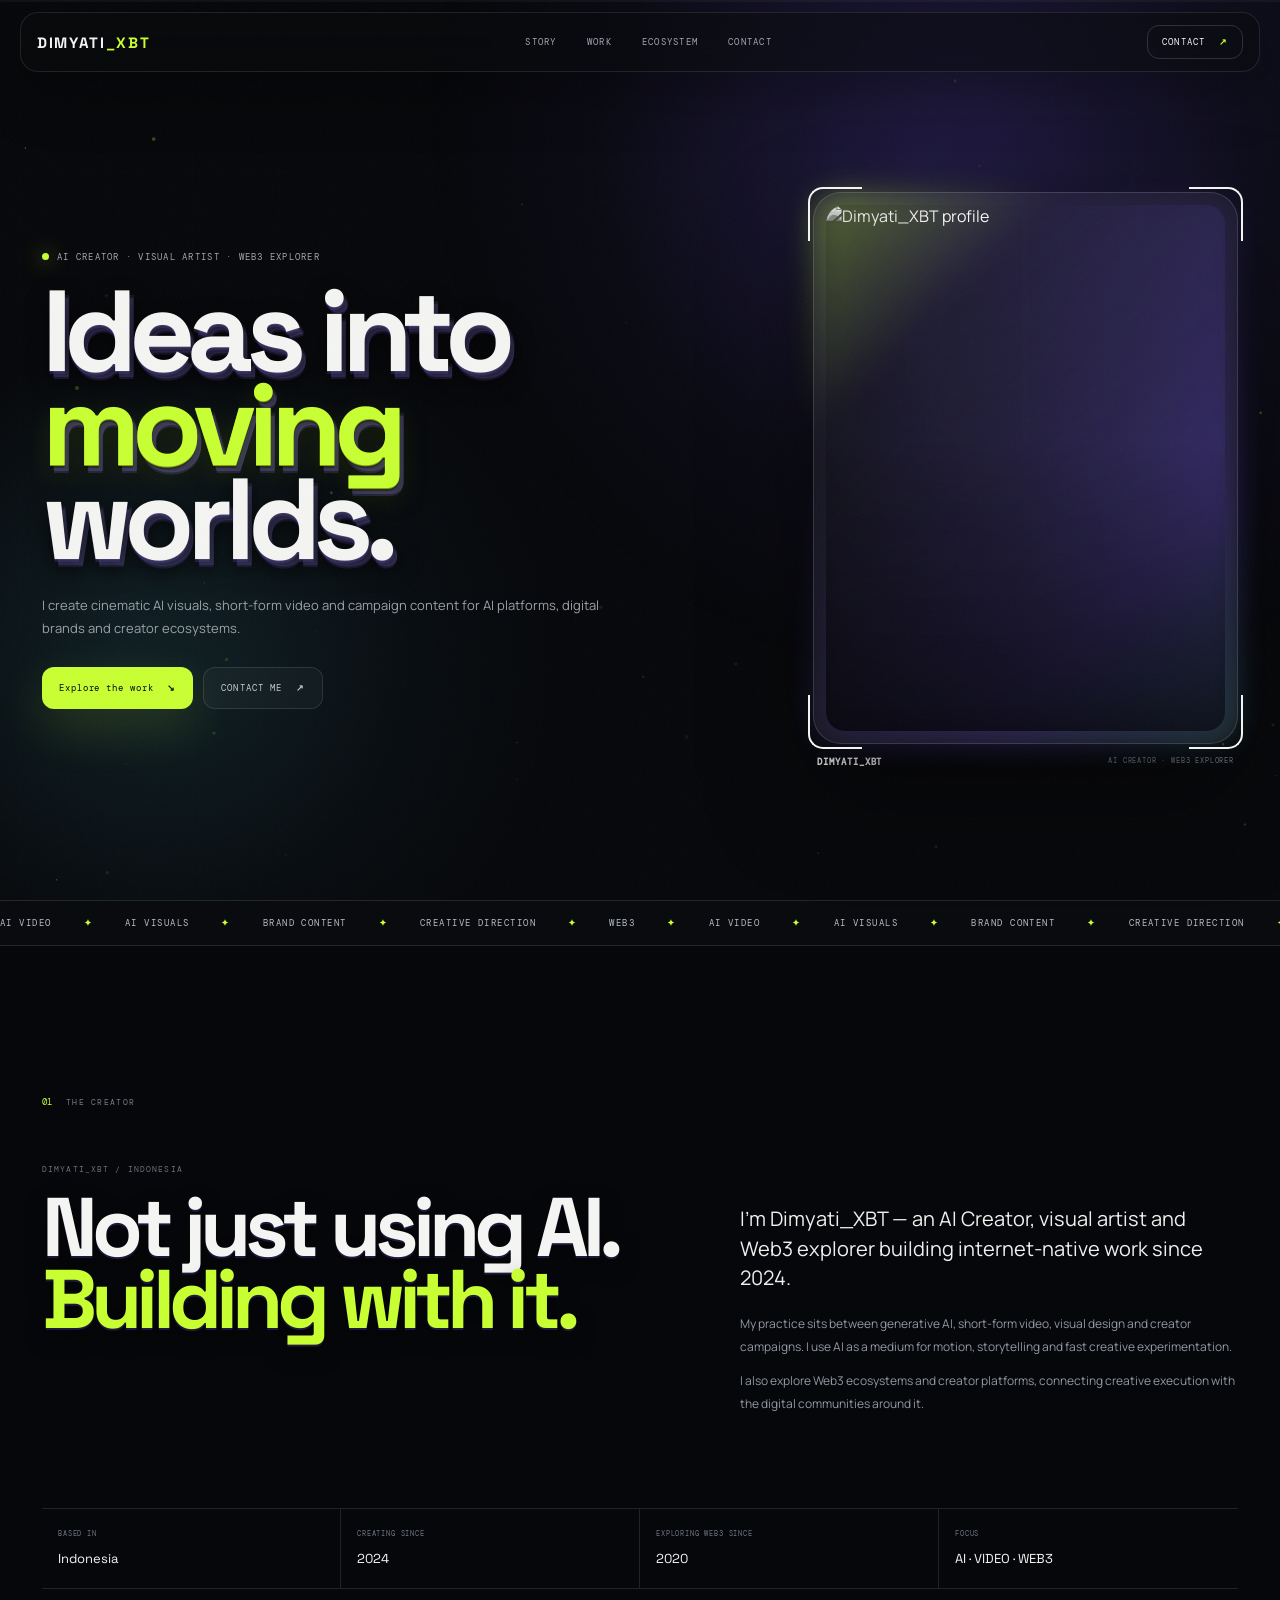
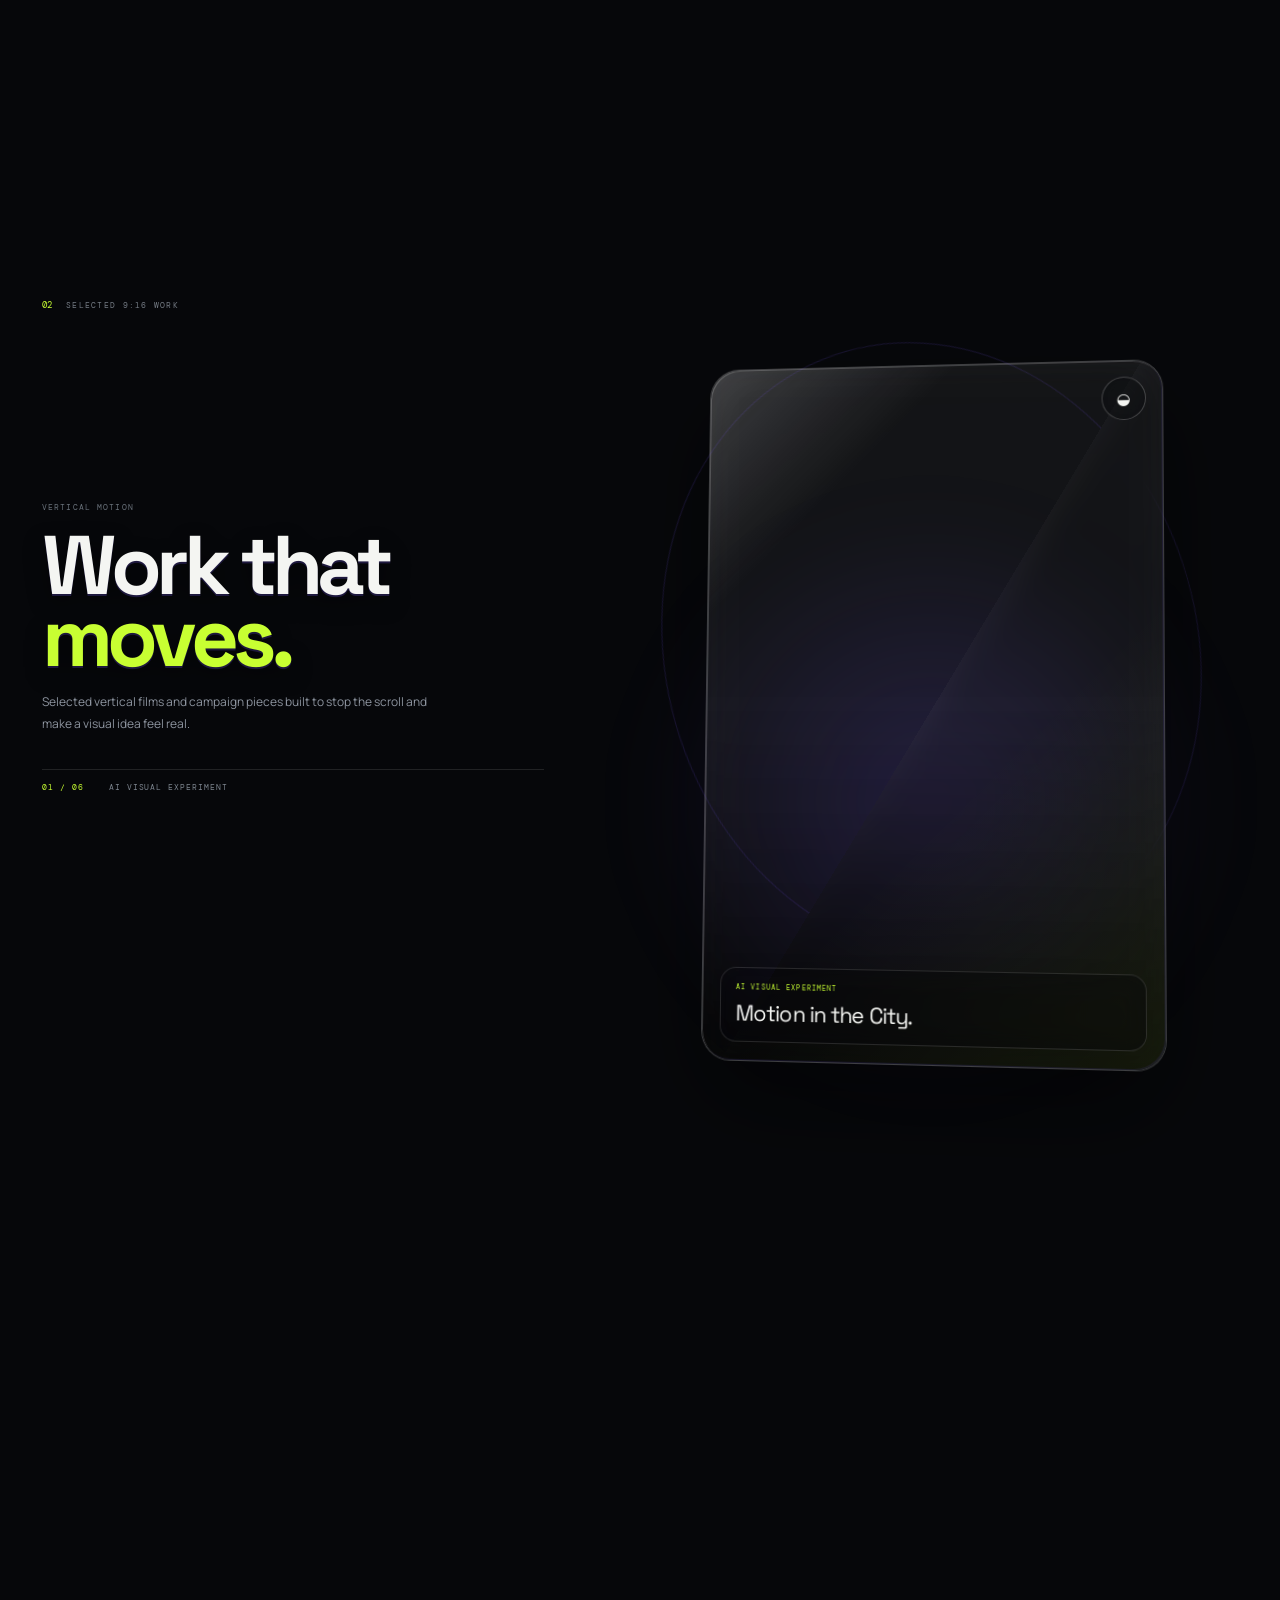
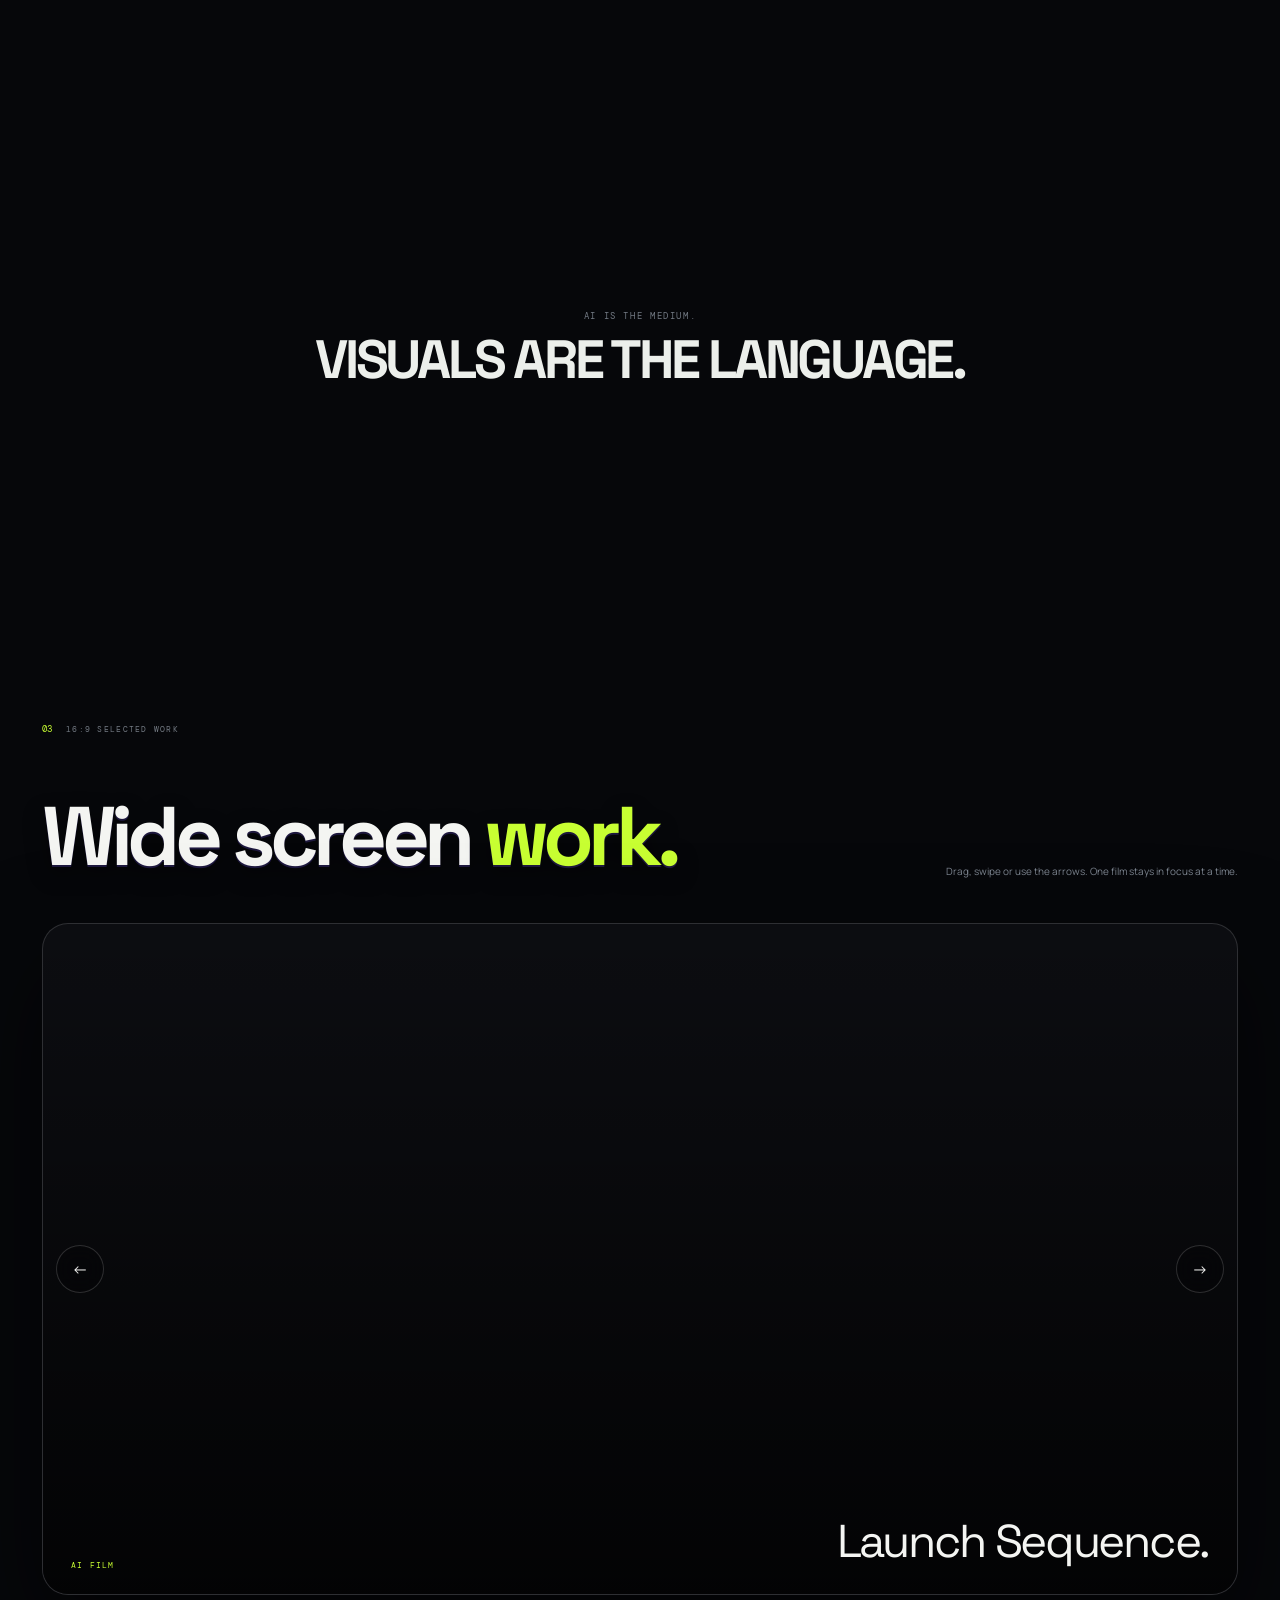
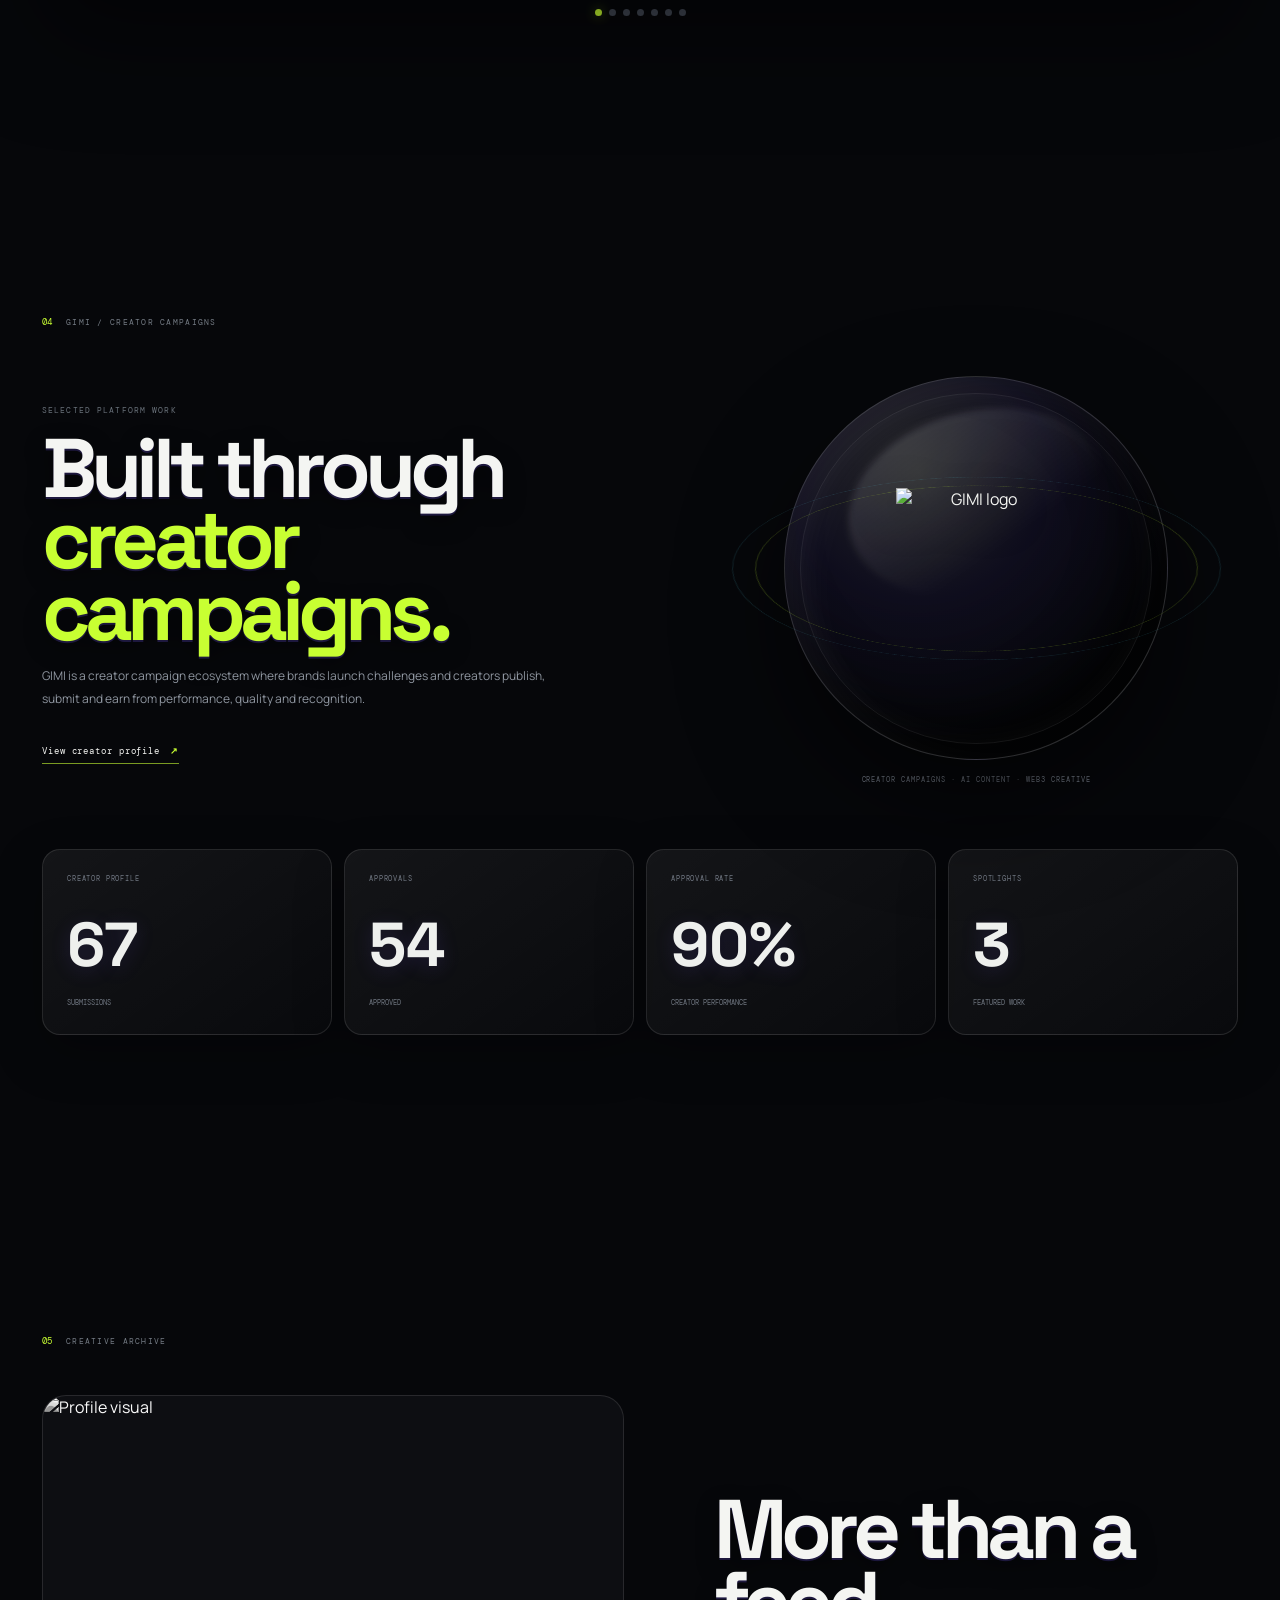
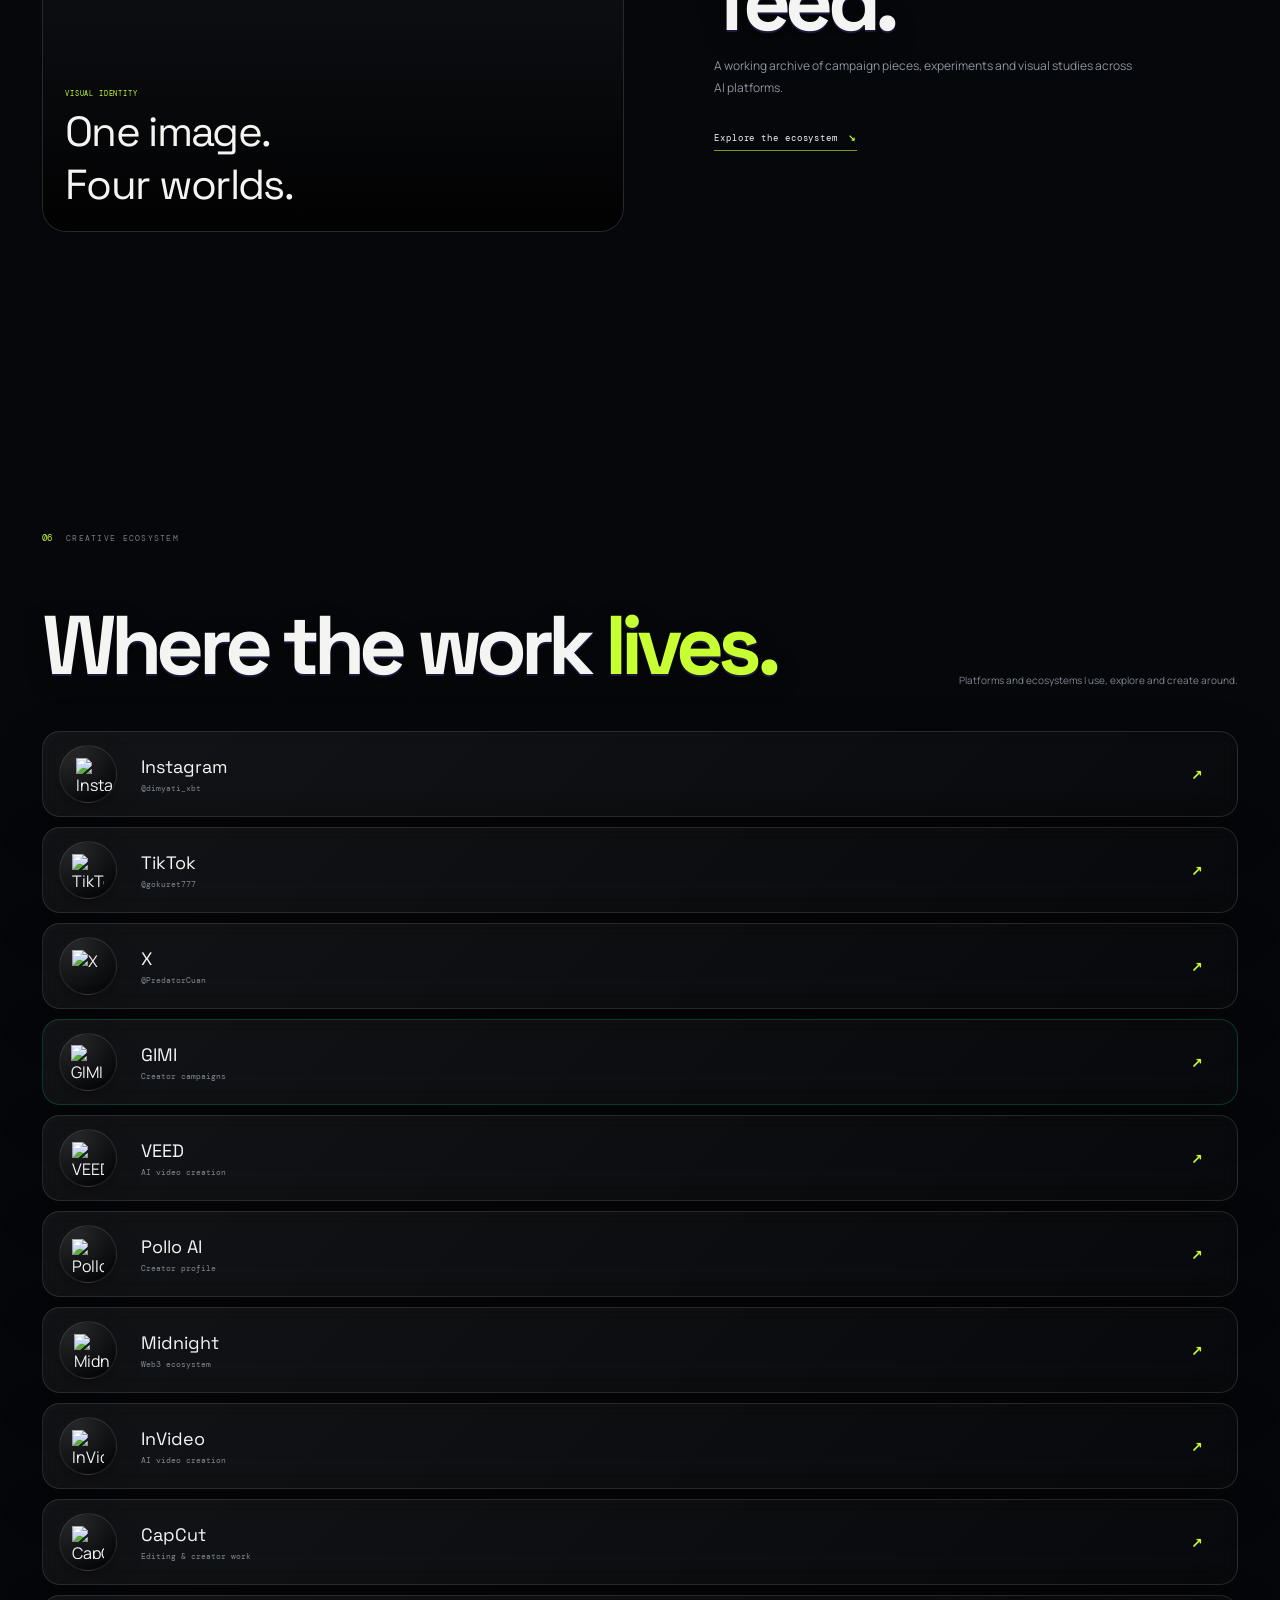
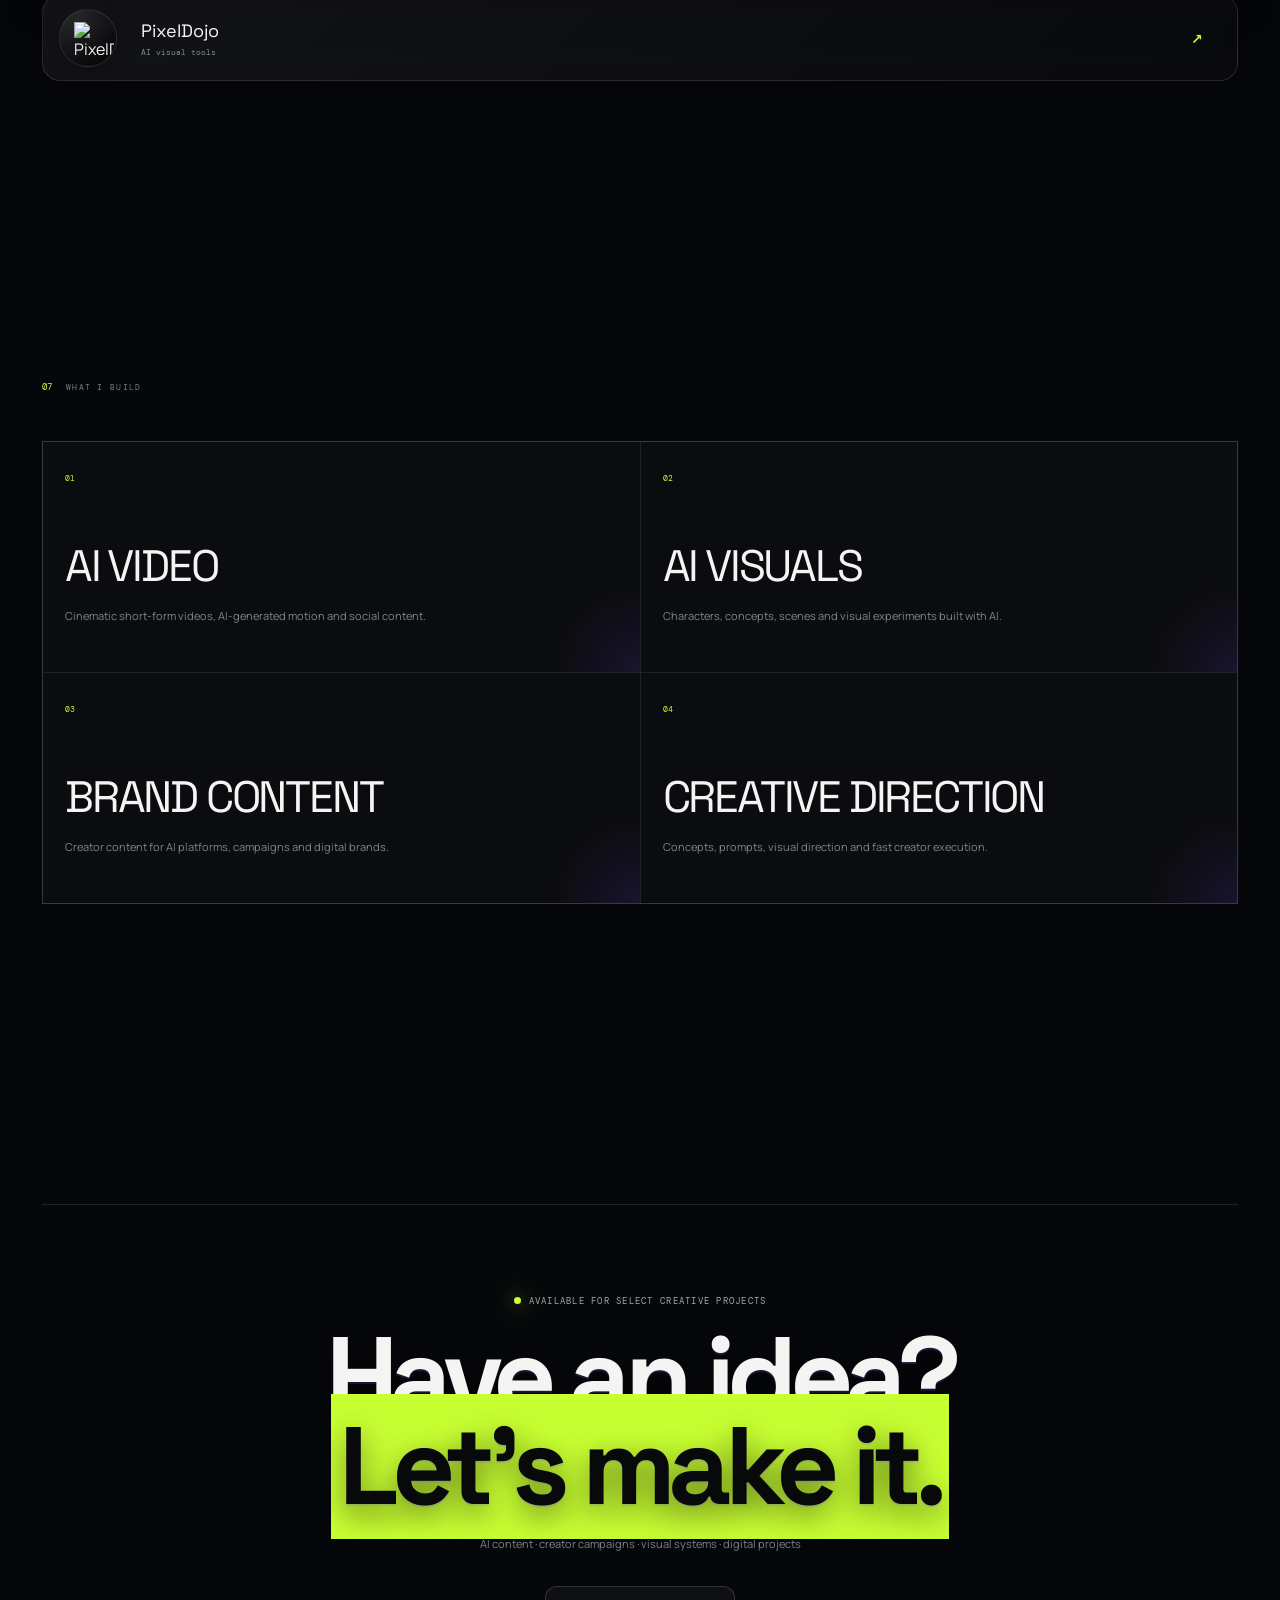
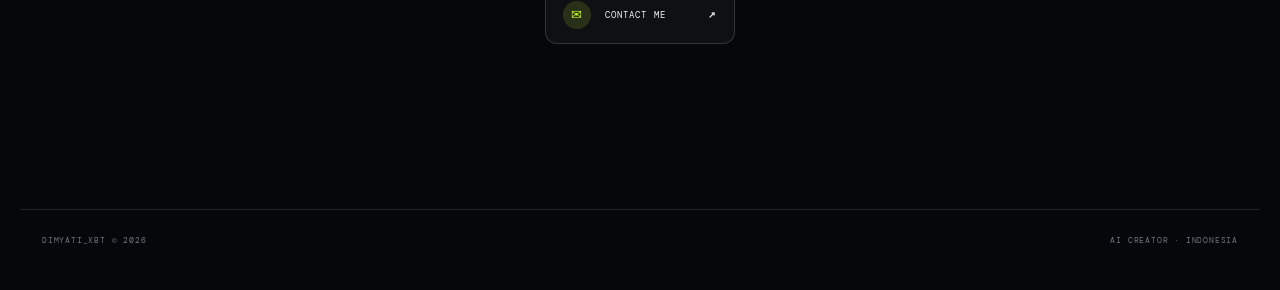
==== commit 2d4fbafc: "Add files via upload" ====
--- a/index.html
+++ b/index.html
@@ -33,7 +33,7 @@
       <p>I create cinematic AI visuals, short-form video and campaign content for AI platforms, digital brands and creator ecosystems.</p>
       <div class="hero-actions">
         <a class="lime-btn magnetic" href="#work">Explore the work <b>↘</b></a>
-        <a class="quiet-btn" href="#about">Discover the story</a>
+        <a class="quiet-btn" href="#contact">CONTACT ME <b>↗</b></a>
       </div>
     </div>
     <div class="profile-orbit reveal" data-tilt>
@@ -81,8 +81,7 @@
         <div class="vertical-pin">
           <div class="vertical-stage" data-tilt>
             <div class="video-glass">
-              <video id="vA" class="v-layer active" muted autoplay loop playsinline preload="metadata"></video>
-              <video id="vB" class="v-layer" muted autoplay loop playsinline preload="metadata"></video>
+              <video id="vA" class="v-layer active" muted autoplay loop playsinline preload="none"></video>
               <div class="video-vignette"></div>
               <div class="video-reflection"></div>
               <button class="sound-btn" id="soundBtn" type="button" aria-label="Toggle sound">◒</button>
@@ -122,7 +121,7 @@
       <div class="gimi-orb-wrap reveal" data-tilt>
         <div class="gimi-orb">
           <div class="orb-shine"></div>
-          <img src="assets/images/gimi-logo.png" alt="GIMI logo">
+          <img src="https://www.gimi.co/favicon.ico" alt="GIMI logo">
           <span class="orb-ring ring-a"></span><span class="orb-ring ring-b"></span>
         </div>
         <small>CREATOR CAMPAIGNS · AI CONTENT · WEB3 CREATIVE</small>
@@ -151,7 +150,7 @@
       <a class="eco-item reveal" href="https://www.instagram.com/dimyati_xbt" target="_blank" rel="noreferrer"><span class="logo-disc"><img src="https://www.instagram.com/favicon.ico" alt="Instagram"></span><div><strong>Instagram</strong><small>@dimyati_xbt</small></div><b>↗</b></a>
       <a class="eco-item reveal" href="https://www.tiktok.com/@gokuret777" target="_blank" rel="noreferrer"><span class="logo-disc"><img src="https://www.tiktok.com/favicon.ico" alt="TikTok"></span><div><strong>TikTok</strong><small>@gokuret777</small></div><b>↗</b></a>
       <a class="eco-item reveal" href="https://x.com/PredatorCuan" target="_blank" rel="noreferrer"><span class="logo-disc"><img src="https://x.com/favicon.ico" alt="X"></span><div><strong>X</strong><small>@PredatorCuan</small></div><b>↗</b></a>
-      <a class="eco-item reveal featured" href="https://www.gimi.co" target="_blank" rel="noreferrer"><span class="logo-disc gimi-disc"><img src="assets/images/gimi-logo.png" alt="GIMI"></span><div><strong>GIMI</strong><small>Creator campaigns</small></div><b>↗</b></a>
+      <a class="eco-item reveal featured" href="https://www.gimi.co" target="_blank" rel="noreferrer"><span class="logo-disc gimi-disc"><img src="https://www.gimi.co/favicon.ico" alt="GIMI"></span><div><strong>GIMI</strong><small>Creator campaigns</small></div><b>↗</b></a>
       <a class="eco-item reveal" href="https://www.veed.io" target="_blank" rel="noreferrer"><span class="logo-disc"><img src="https://www.veed.io/favicon.ico" alt="VEED"></span><div><strong>VEED</strong><small>AI video creation</small></div><b>↗</b></a>
       <a class="eco-item reveal" href="https://pollo.ai/profile/pubgkorea109983" target="_blank" rel="noreferrer"><span class="logo-disc"><img src="https://pollo.ai/favicon.ico" alt="Pollo AI"></span><div><strong>Pollo AI</strong><small>Creator profile</small></div><b>↗</b></a>
       <a class="eco-item reveal" href="https://midnight.network/brand-hub" target="_blank" rel="noreferrer"><span class="logo-disc"><img src="https://midnight.network/favicon.ico" alt="Midnight"></span><div><strong>Midnight</strong><small>Web3 ecosystem</small></div><b>↗</b></a>
--- a/style.css
+++ b/style.css
@@ -19,3 +19,34 @@
 @media(max-width:980px){.desktop-nav{display:none}.hero{grid-template-columns:1fr;min-height:100svh;padding-top:130px}.hero-copy{padding-right:0}.profile-orbit{justify-self:start;width:min(58vw,340px);margin-left:auto;margin-right:2vw}.about-grid,.case-grid,.archive-grid{grid-template-columns:1fr;gap:42px}.vertical-layout{grid-template-columns:1fr;gap:20px}.vertical-intro{position:relative;top:auto;padding-top:0}.vertical-scroll{height:520vh}.vertical-pin{top:16vh;height:74svh}.vertical-stage{width:min(54vw,430px);height:min(74svh,760px);margin:0 auto}.proof-grid{grid-template-columns:1fr 1fr}.facts{grid-template-columns:1fr 1fr}.facts>div:nth-child(2){border-right:0}.wide-head,.eco-head{display:block}.wide-head p,.eco-head p{margin-top:10px}.cap-grid{grid-template-columns:1fr}.section{padding:120px 20px}}
 @media(max-width:620px){.site-header{top:8px;width:calc(100% - 18px);height:54px;border-radius:16px;padding:0 12px}.brandmark{font-size:13px}.header-cta{font-size:8px;padding:9px 11px}.hero{padding:122px 16px 70px;gap:36px}.depth-title{font-size:clamp(54px,15vw,78px);line-height:.86}.hero-copy>p{font-size:11px}.hero-actions{display:grid;grid-template-columns:1fr}.lime-btn,.quiet-btn{justify-content:center}.profile-orbit{width:min(78vw,340px);margin:0 auto}.profile-frame{border-radius:22px;padding:9px}.profile-shade{inset:9px;border-radius:15px}.profile-caption{flex-direction:column;gap:4px}.profile-caption span{text-align:left}.ticker-track{animation-duration:18s}.section{padding:100px 16px}.section-kicker{margin-bottom:34px}.depth-small{font-size:clamp(40px,12vw,60px)}.about-copy .lead{font-size:18px}.facts{margin-top:45px}.facts b{font-size:12px}.vertical-work{padding-top:110px}.vertical-scroll{height:460vh}.vertical-pin{top:13vh;height:70svh}.vertical-stage{width:min(78vw,310px);height:min(70svh,590px)}.video-glass{border-radius:24px;transform:perspective(900px) rotateY(-3deg) rotateX(2deg)}.stage-caption strong{font-size:18px}.stage-caption{left:12px;right:12px;bottom:12px;padding:12px}.sound-btn{top:12px;right:12px;width:40px;height:40px}.statement-band{padding:65px 16px 110px}.wide-carousel{margin-left:-3px;margin-right:-3px}.wide-window{border-radius:18px}.wide-arrow{width:40px;height:40px}.wide-arrow.left{left:9px}.wide-arrow.right{right:9px}.wide-overlay{left:15px;right:15px;bottom:15px;display:block}.wide-overlay strong{display:block;font-size:26px;margin-top:5px}.case-grid{gap:55px}.gimi-orb{width:min(76vw,300px)}.proof-grid{gap:9px}.proof-card{padding:18px}.proof-card strong{font-size:38px}.archive-grid{gap:38px}.eco-item{grid-template-columns:54px 1fr 24px;padding:10px 12px}.logo-disc{width:50px;height:50px}.eco-item strong{font-size:16px}.eco-item small{font-size:7px}.cap-card{min-height:195px;padding:19px}.cap-card h3{margin-top:40px;font-size:32px}.depth-contact{font-size:clamp(46px,13vw,70px)}.contact-btn{width:100%;max-width:280px;justify-content:flex-start}.contact-btn b{margin-left:auto}footer{padding:22px 16px 35px;flex-direction:column;gap:10px}}
 @media(prefers-reduced-motion:reduce){*,*:before,*:after{scroll-behavior:auto!important;animation:none!important;transition:none!important}.reveal{opacity:1;transform:none}}
+
+
+/* ===== TARGETED FIXES — preserve existing layout ===== */
+/* 9:16: a single element is used by JS, so there can never be stacked videos. */
+.v-layer{backface-visibility:hidden;will-change:opacity,transform}
+.v-layer.changing{opacity:0!important;transform:scale(.985)}
+.vertical-stage{width:clamp(320px,36vw,500px);height:min(78svh,860px);contain:layout}
+.video-glass{isolation:isolate}
+.video-vignette,.video-reflection,.sound-btn,.stage-caption{pointer-events:auto}
+.video-vignette,.video-reflection{pointer-events:none}
+
+/* GIMI: real site icon inside a restrained glass 3D orb. */
+.gimi-orb{isolation:isolate}
+.gimi-orb img{width:42%;height:42%;mix-blend-mode:normal;filter:drop-shadow(0 10px 24px rgba(0,0,0,.45));object-fit:contain}
+.gimi-orb:after{content:"";position:absolute;inset:4%;border-radius:50%;border:1px solid rgba(255,255,255,.08);box-shadow:inset 0 0 35px rgba(255,255,255,.035);pointer-events:none}
+
+/* Brand/social marks: same dark glass treatment, no white tile. */
+.logo-disc{background:radial-gradient(circle at 32% 24%,rgba(255,255,255,.09),rgba(255,255,255,.025) 40%,rgba(2,3,5,.82) 78%);}
+.logo-disc img{mix-blend-mode:normal;filter:drop-shadow(0 4px 10px rgba(0,0,0,.35));}
+.gimi-disc img{width:62%;height:62%;mix-blend-mode:normal;filter:drop-shadow(0 4px 12px rgba(0,0,0,.45));}
+
+/* Keep the contact action professional and consistent. */
+.hero-actions .quiet-btn{letter-spacing:.12em}
+.contact-btn{font-family:"DM Mono";letter-spacing:.12em}
+
+/* Less expensive background animation on touch devices. */
+@media(max-width:620px){
+  .vertical-stage{width:min(82vw,330px);height:min(70svh,610px)}
+  .gimi-orb{width:min(76vw,300px)}
+  .logo-disc{background:rgba(7,8,10,.78);backdrop-filter:blur(12px)}
+}
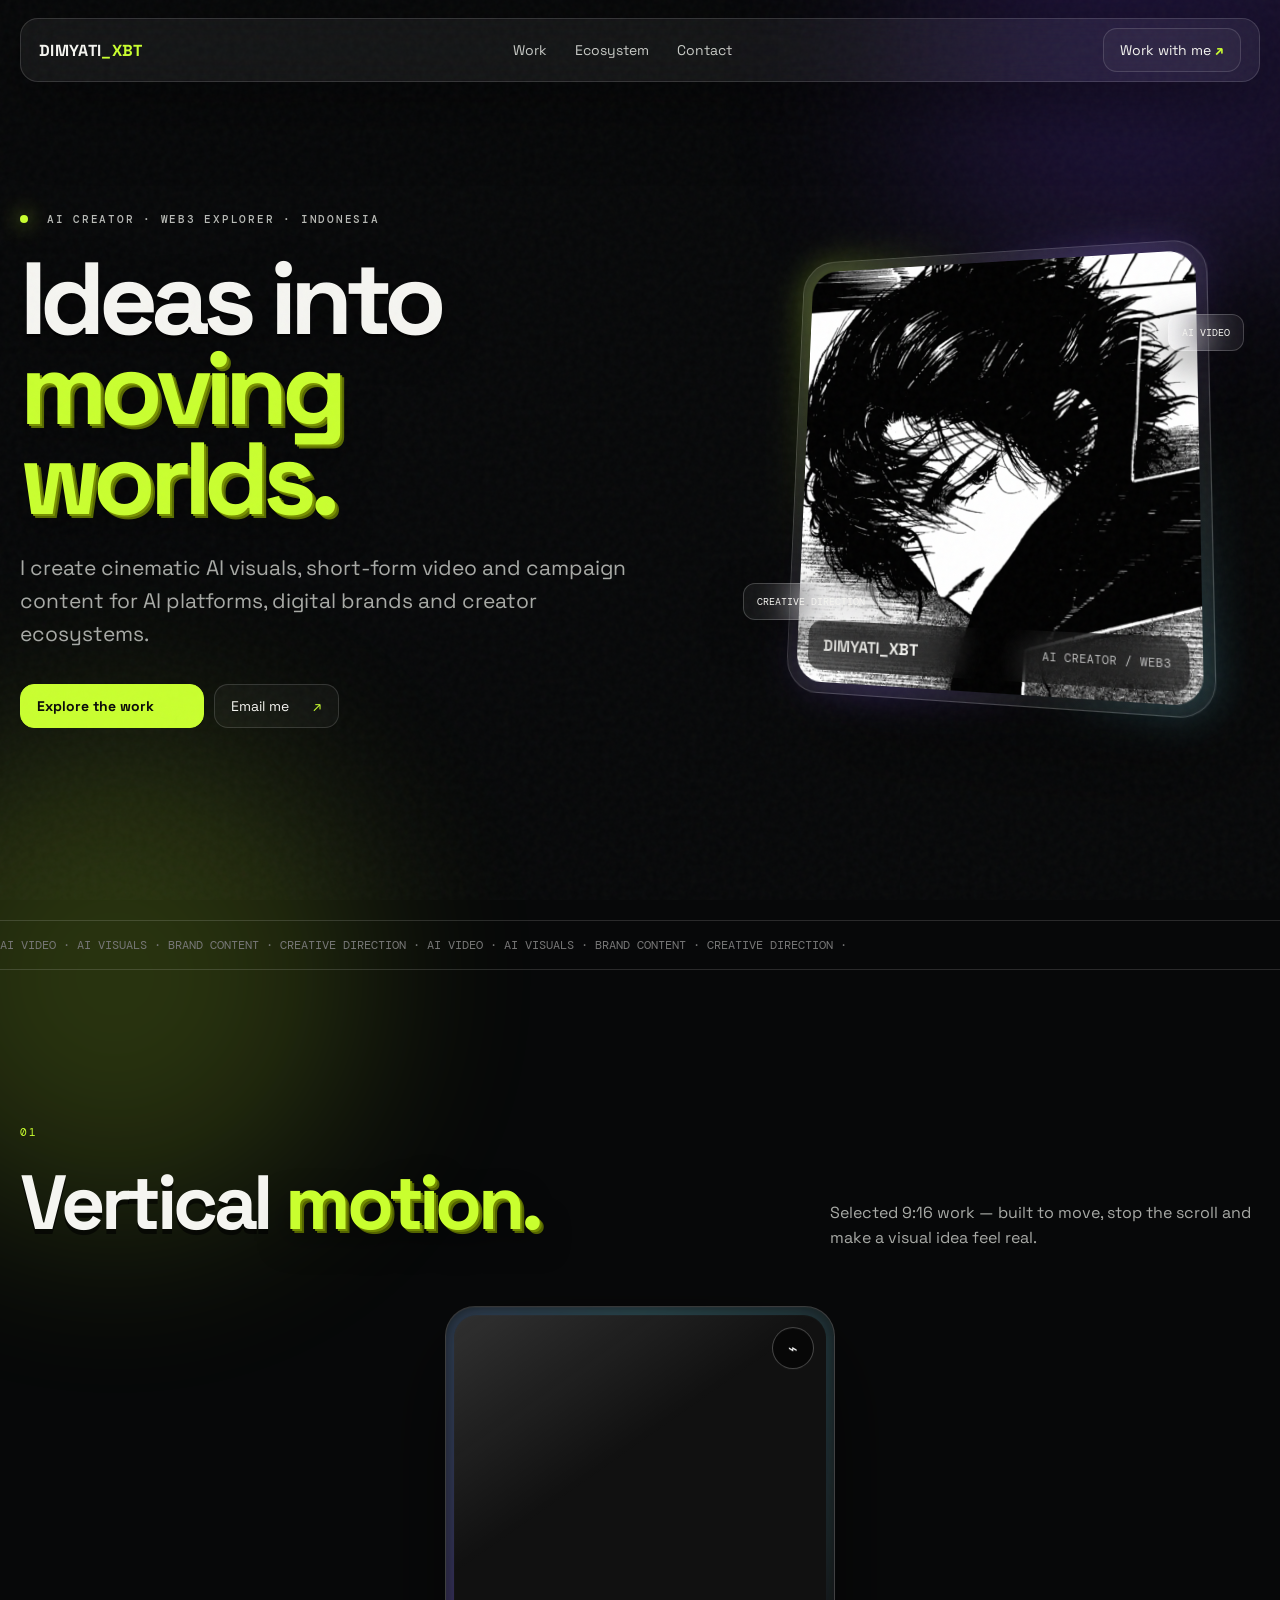
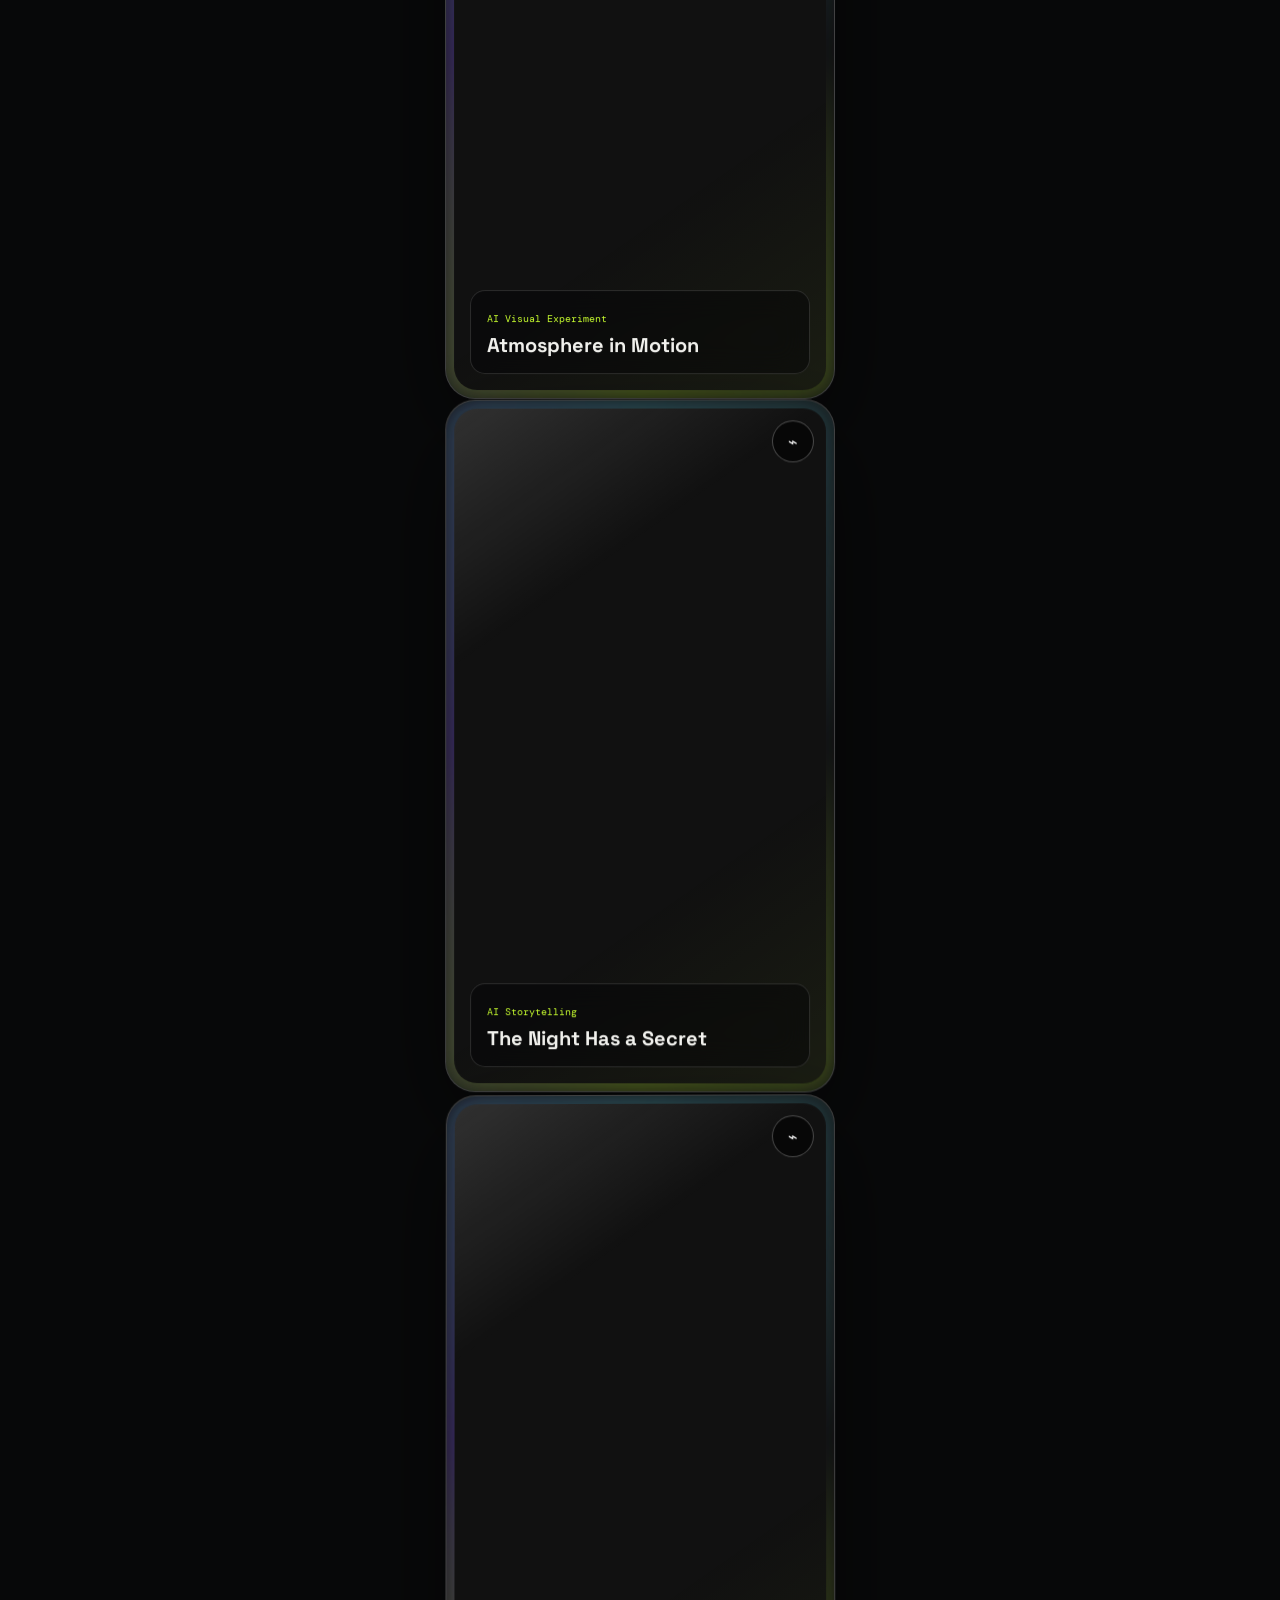
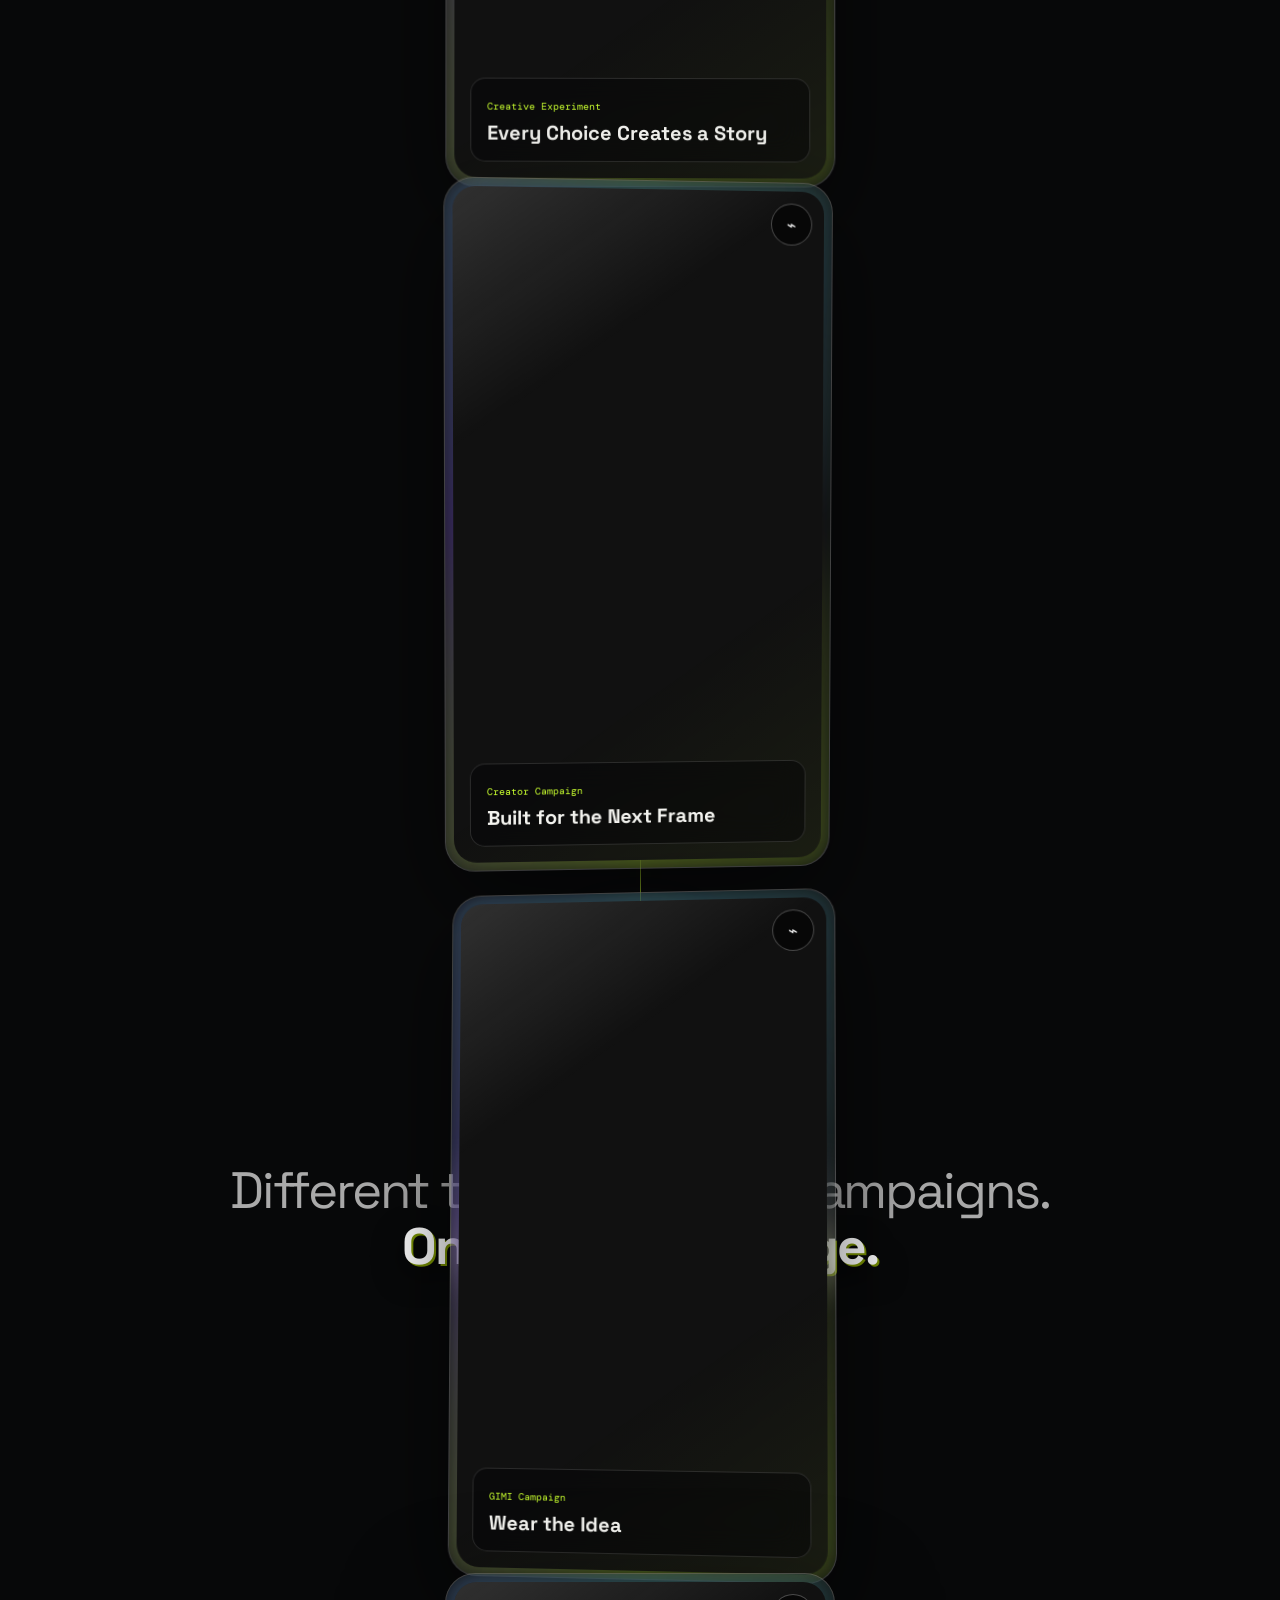
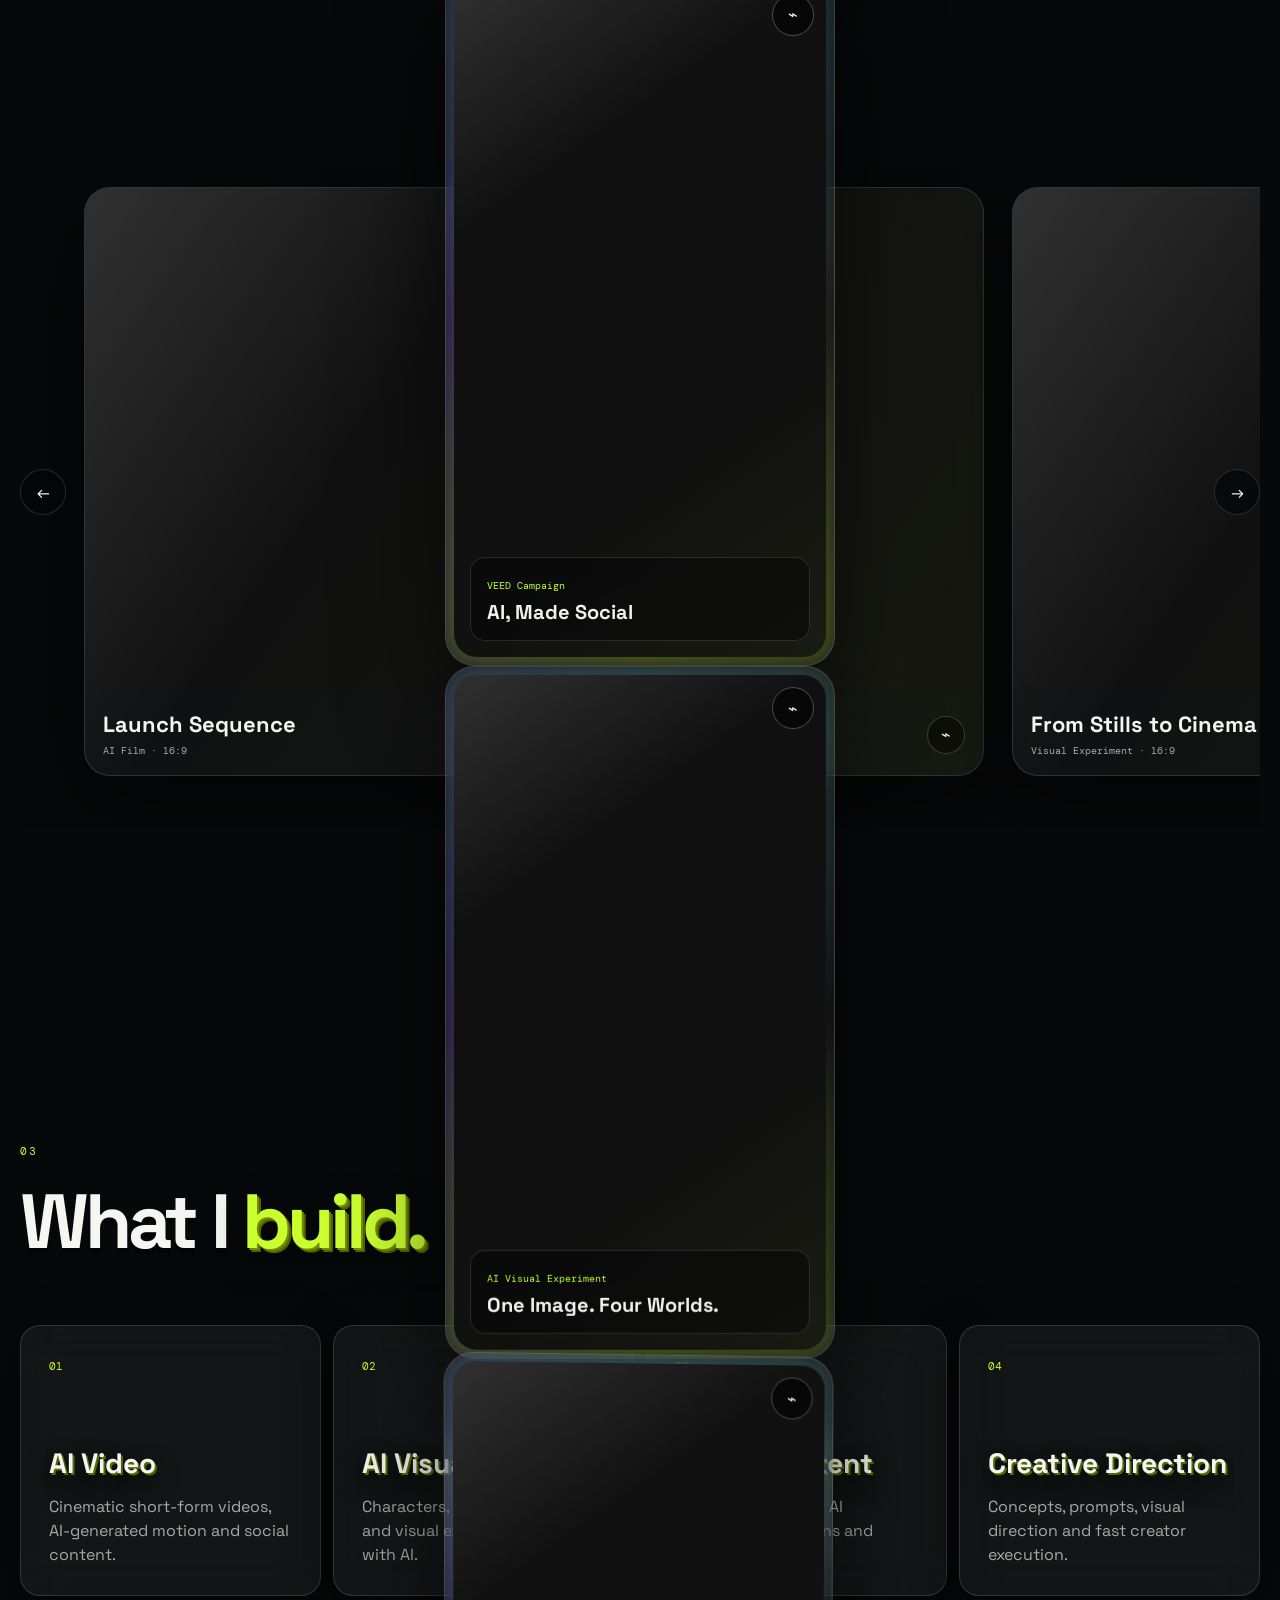
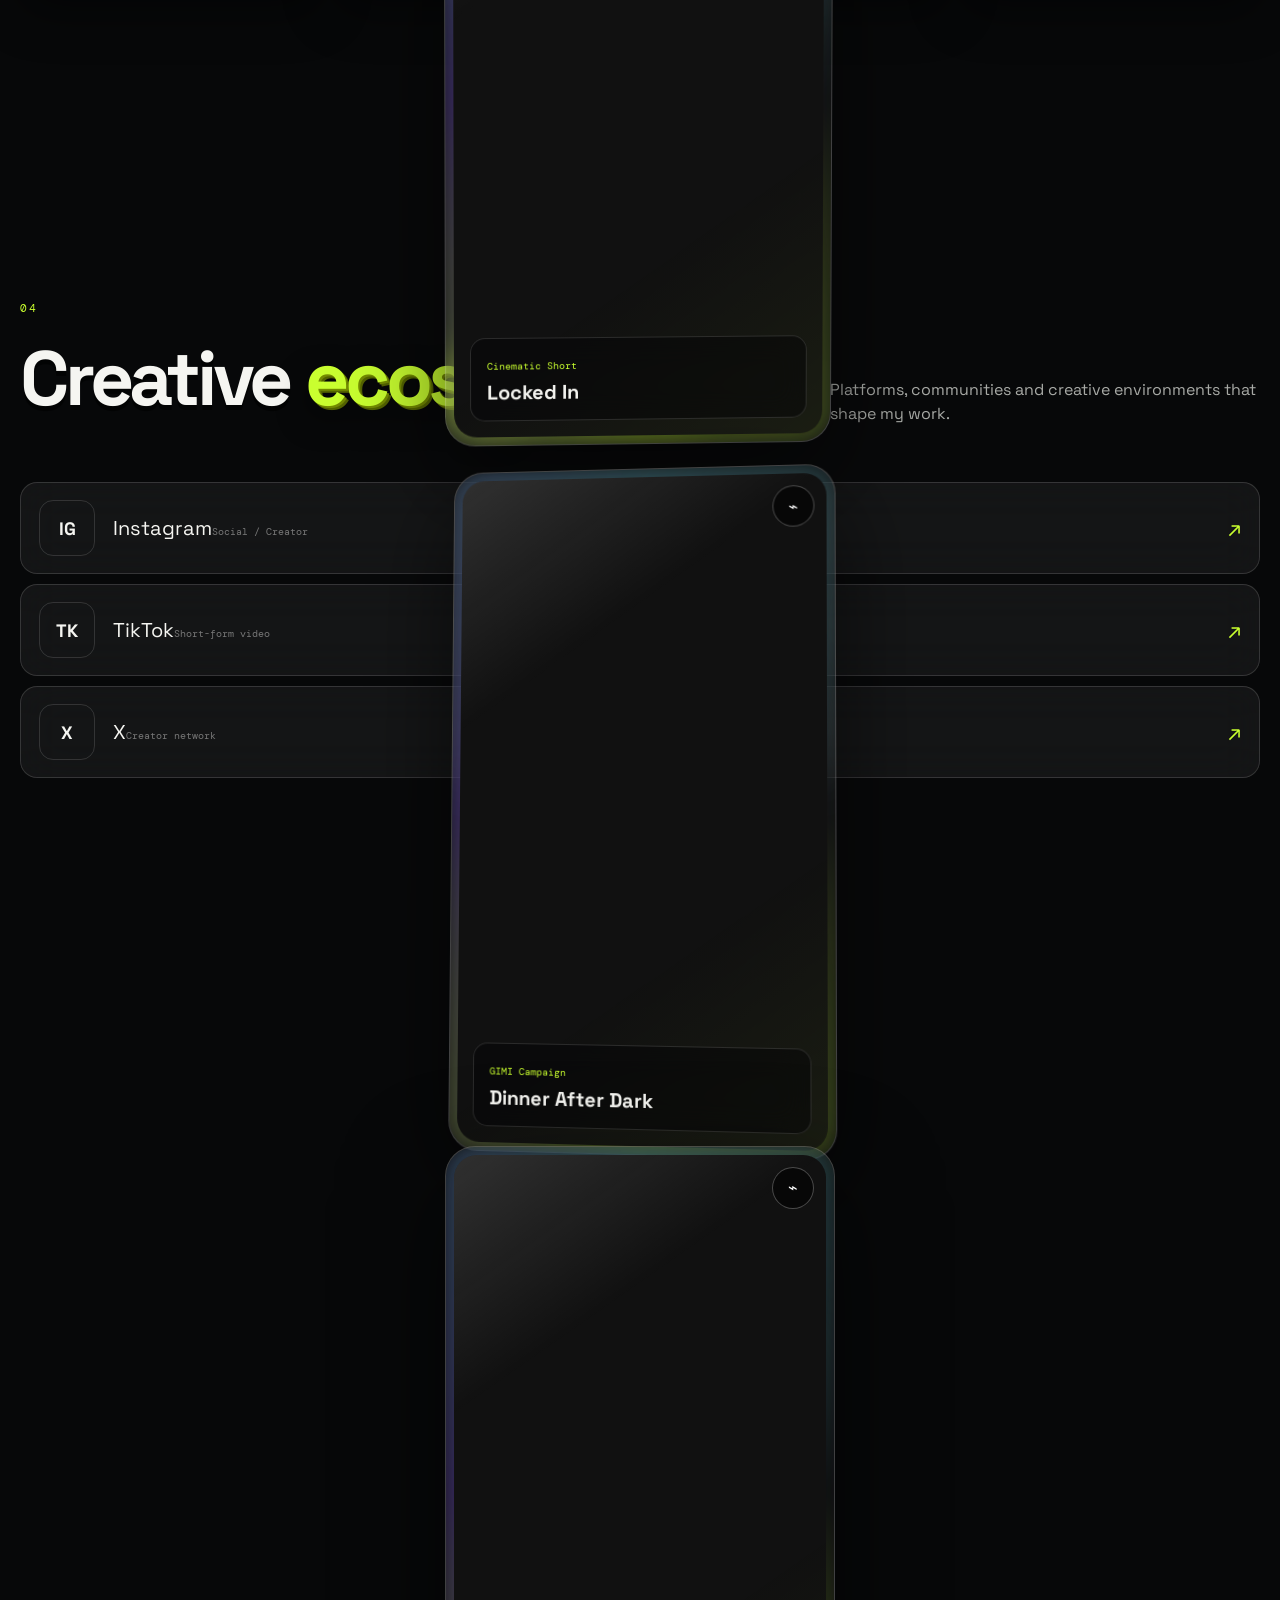
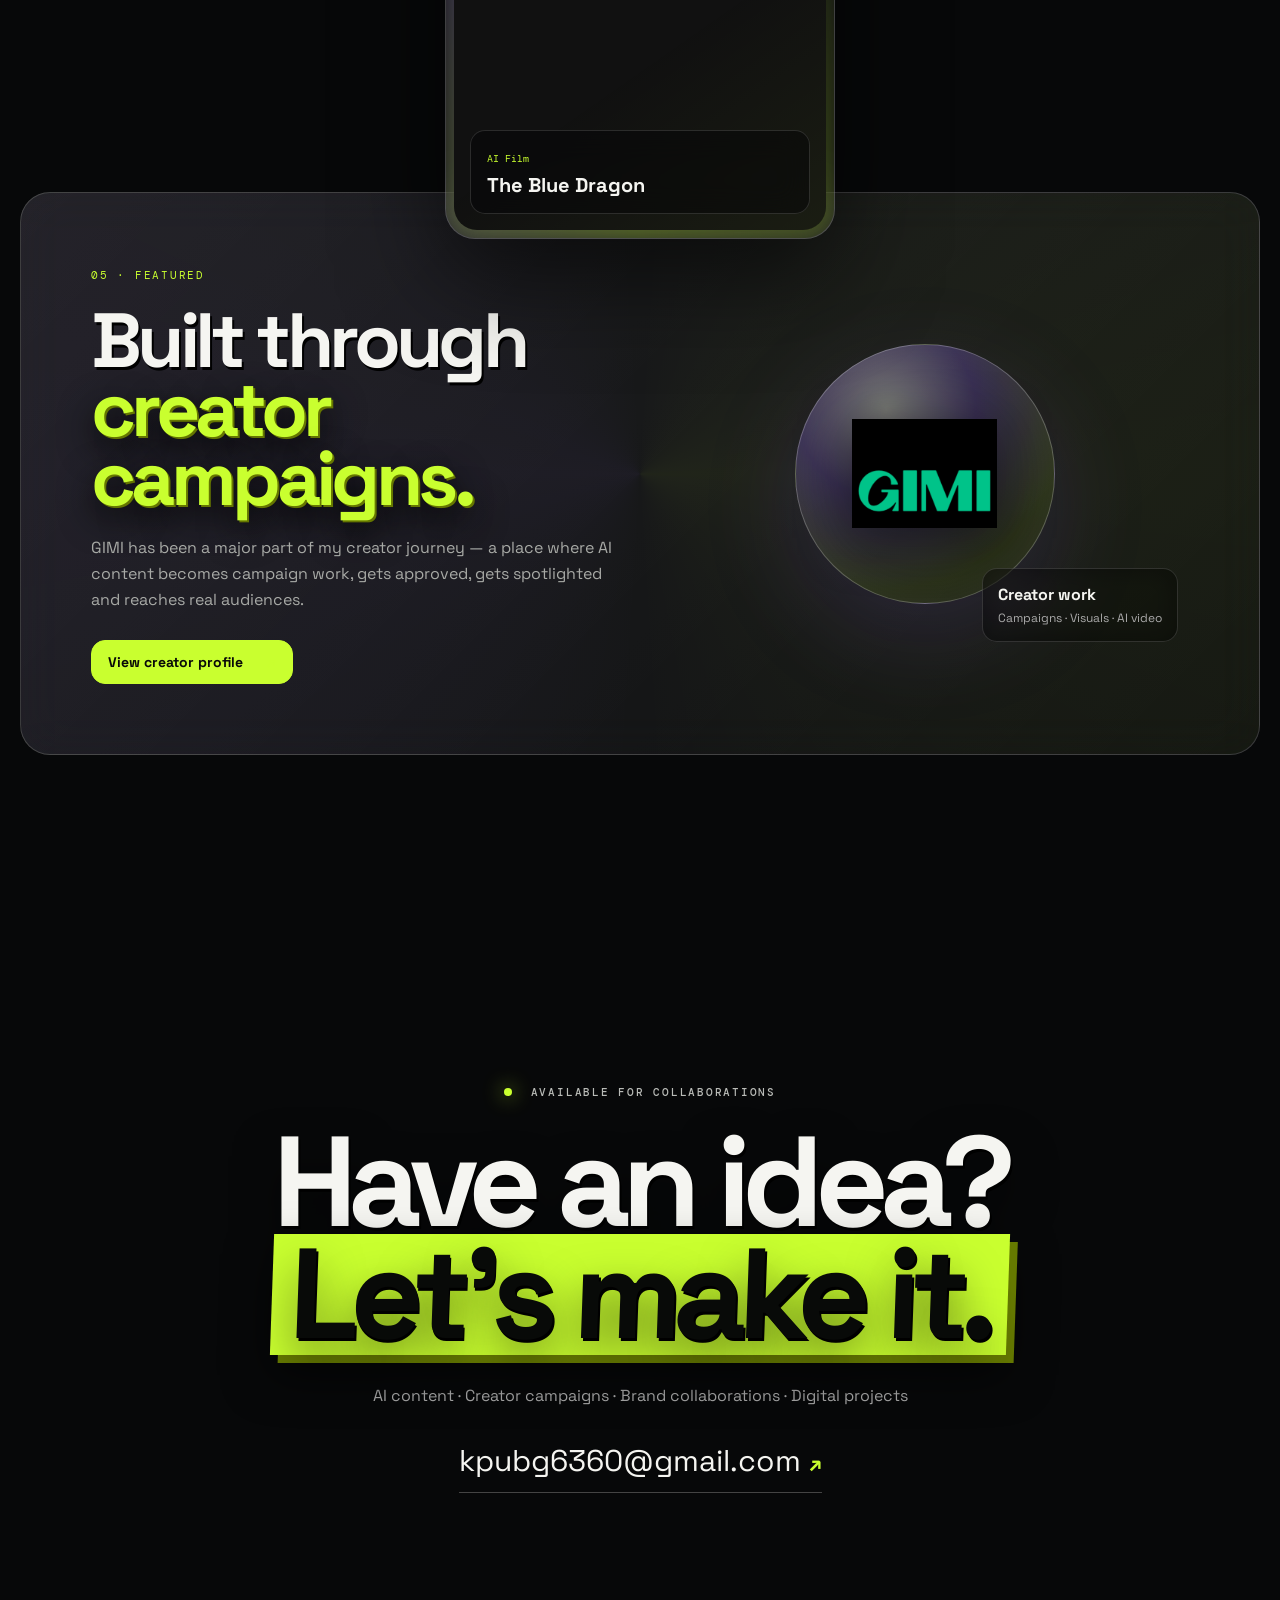
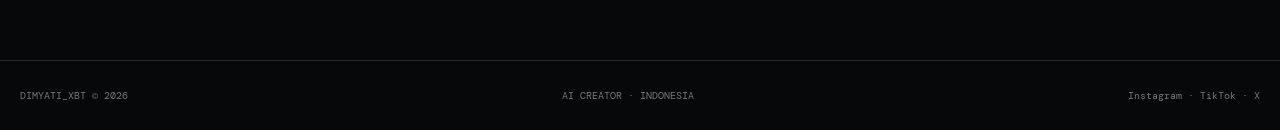
==== commit df98d512: "Add files via upload" ====
--- a/index.html
+++ b/index.html
@@ -2,185 +2,66 @@
 <html lang="en">
 <head>
 <meta charset="utf-8">
-<meta name="viewport" content="width=device-width, initial-scale=1, viewport-fit=cover">
-<meta name="theme-color" content="#06070a">
-<meta name="description" content="Dimyati_XBT — AI Creator, visual artist and Web3 explorer from Indonesia.">
-<title>DIMYATI_XBT — AI CREATOR</title>
+<meta name="viewport" content="width=device-width,initial-scale=1,viewport-fit=cover">
+<meta name="theme-color" content="#070809">
+<meta name="description" content="DIMYATI_XBT — AI creator portfolio, visual experiments, campaign work and creative direction.">
+<title>DIMYATI_XBT — AI Creator</title>
 <link rel="preconnect" href="https://fonts.googleapis.com">
 <link rel="preconnect" href="https://fonts.gstatic.com" crossorigin>
-<link href="https://fonts.googleapis.com/css2?family=DM+Mono:wght@400;500&family=Manrope:wght@400;500;600;700;800&family=Space+Grotesk:wght@500;600;700&display=swap" rel="stylesheet">
+<link href="https://fonts.googleapis.com/css2?family=DM+Mono:wght@400;500&family=Space+Grotesk:wght@400;500;600;700&display=swap" rel="stylesheet">
 <link rel="stylesheet" href="style.css">
 </head>
 <body>
-<canvas id="ambient"></canvas>
-<div class="grain"></div>
-<div class="scroll-line"><i></i></div>
-
-<header class="site-header">
-  <a class="brandmark" href="#top">DIMYATI<span>_XBT</span></a>
-  <nav class="desktop-nav">
-    <a href="#story">STORY</a><a href="#work">WORK</a><a href="#ecosystem">ECOSYSTEM</a><a href="#contact">CONTACT</a>
-  </nav>
-  <a class="header-cta" href="#contact">CONTACT <b>↗</b></a>
+<div class="noise"></div><div class="orb orb-a"></div><div class="orb orb-b"></div><div class="scroll-progress"></div>
+<header class="nav glass">
+  <a class="brand" href="#top">DIMYATI<span>_XBT</span></a>
+  <nav><a href="#work">Work</a><a href="#ecosystem">Ecosystem</a><a href="#contact">Contact</a></nav>
+  <a class="nav-cta magnetic" href="mailto:kpubg6360@gmail.com">Work with me <b>↗</b></a>
 </header>
-
 <main id="top">
-  <section class="hero" id="story">
-    <div class="hero-grid"></div>
-    <div class="hero-copy reveal">
-      <div class="eyebrow"><i></i>AI CREATOR · VISUAL ARTIST · WEB3 EXPLORER</div>
-      <h1 class="depth-title" data-text="Ideas into moving worlds."><span>Ideas into</span><em>moving</em><span>worlds.</span></h1>
-      <p>I create cinematic AI visuals, short-form video and campaign content for AI platforms, digital brands and creator ecosystems.</p>
-      <div class="hero-actions">
-        <a class="lime-btn magnetic" href="#work">Explore the work <b>↘</b></a>
-        <a class="quiet-btn" href="#contact">CONTACT ME <b>↗</b></a>
-      </div>
-    </div>
-    <div class="profile-orbit reveal" data-tilt>
-      <div class="profile-frame">
-        <div class="corner c1"></div><div class="corner c2"></div><div class="corner c3"></div><div class="corner c4"></div>
-        <img src="assets/images/profile.jpeg" alt="Dimyati_XBT profile">
-        <div class="profile-shade"></div>
-      </div>
-      <div class="profile-caption"><strong>DIMYATI_XBT</strong><span>AI CREATOR · WEB3 EXPLORER</span></div>
-    </div>
-  </section>
-
-  <section class="ticker" aria-label="skills">
-    <div class="ticker-track"><span>AI VIDEO</span><b>✦</b><span>AI VISUALS</span><b>✦</b><span>BRAND CONTENT</span><b>✦</b><span>CREATIVE DIRECTION</span><b>✦</b><span>WEB3</span><b>✦</b><span>AI VIDEO</span><b>✦</b><span>AI VISUALS</span><b>✦</b><span>BRAND CONTENT</span><b>✦</b><span>CREATIVE DIRECTION</span><b>✦</b><span>WEB3</span><b>✦</b></div>
-  </section>
-
-  <section class="section about" id="about">
-    <div class="section-kicker reveal"><span>01</span><small>THE CREATOR</small></div>
-    <div class="about-grid">
-      <div class="about-heading reveal"><p class="micro">DIMYATI_XBT / INDONESIA</p><h2 class="depth-small">Not just using AI.<br><em>Building with it.</em></h2></div>
-      <div class="about-copy reveal">
-        <p class="lead">I'm Dimyati_XBT — an AI Creator, visual artist and Web3 explorer building internet-native work since 2024.</p>
-        <p>My practice sits between generative AI, short-form video, visual design and creator campaigns. I use AI as a medium for motion, storytelling and fast creative experimentation.</p>
-        <p>I also explore Web3 ecosystems and creator platforms, connecting creative execution with the digital communities around it.</p>
-      </div>
-    </div>
-    <div class="facts reveal">
-      <div><small>BASED IN</small><b>Indonesia</b></div>
-      <div><small>CREATING SINCE</small><b>2024</b></div>
-      <div><small>EXPLORING WEB3 SINCE</small><b>2020</b></div>
-      <div><small>FOCUS</small><b>AI · VIDEO · WEB3</b></div>
-    </div>
-  </section>
-
-  <section class="section vertical-work" id="work">
-    <div class="section-kicker reveal"><span>02</span><small>SELECTED 9:16 WORK</small></div>
-    <div class="vertical-layout">
-      <div class="vertical-intro reveal">
-        <p class="micro">VERTICAL MOTION</p>
-        <h2 class="depth-small">Work that <em>moves.</em></h2>
-        <p>Selected vertical films and campaign pieces built to stop the scroll and make a visual idea feel real.</p>
-        <div class="work-meta"><span id="verticalCounter">01 / 06</span><span id="verticalLabel">AI FILM</span></div>
-      </div>
-      <div class="vertical-scroll" id="verticalScroll">
-        <div class="vertical-pin">
-          <div class="vertical-stage" data-tilt>
-            <div class="video-glass">
-              <video id="vA" class="v-layer active" muted autoplay loop playsinline preload="none"></video>
-              <div class="video-vignette"></div>
-              <div class="video-reflection"></div>
-              <button class="sound-btn" id="soundBtn" type="button" aria-label="Toggle sound">◒</button>
-              <div class="stage-caption"><small id="verticalMeta">SELECTED WORK</small><strong id="verticalTitle">Moving Through the Frame</strong></div>
-            </div>
-            <div class="stage-glow"></div>
-          </div>
-        </div>
-      </div>
-    </div>
-  </section>
-
-  <section class="statement-band reveal">
-    <p>AI IS THE MEDIUM.<br><strong>VISUALS ARE THE LANGUAGE.</strong></p>
-  </section>
-
-  <section class="section widescreen" id="widescreen">
-    <div class="section-kicker reveal"><span>03</span><small>16:9 SELECTED WORK</small></div>
-    <div class="wide-head reveal"><h2 class="depth-small">Wide screen <em>work.</em></h2><p>Drag, swipe or use the arrows. One film stays in focus at a time.</p></div>
-    <div class="wide-carousel reveal" id="wideCarousel" data-tilt>
-      <button class="wide-arrow left" id="widePrev" type="button" aria-label="Previous">←</button>
-      <div class="wide-window"><video id="wideVideo" muted autoplay loop playsinline preload="metadata"></video><div class="wide-overlay"><small id="wideMeta">AI FILM</small><strong id="wideTitle">Launch Sequence</strong></div></div>
-      <button class="wide-arrow right" id="wideNext" type="button" aria-label="Next">→</button>
-      <div class="wide-dots" id="wideDots"></div>
-    </div>
-  </section>
-
-  <section class="section gimi-case">
-    <div class="section-kicker reveal"><span>04</span><small>GIMI / CREATOR CAMPAIGNS</small></div>
-    <div class="case-grid">
-      <div class="case-copy reveal">
-        <p class="micro">SELECTED PLATFORM WORK</p>
-        <h2 class="depth-small">Built through <em>creator campaigns.</em></h2>
-        <p>GIMI is a creator campaign ecosystem where brands launch challenges and creators publish, submit and earn from performance, quality and recognition.</p>
-        <a class="text-link" href="https://app.gimi.co/en/sign-up?code=RI-RFS6XE6YV4DF" target="_blank" rel="noreferrer">View creator profile <b>↗</b></a>
-      </div>
-      <div class="gimi-orb-wrap reveal" data-tilt>
-        <div class="gimi-orb">
-          <div class="orb-shine"></div>
-          <img src="https://www.gimi.co/favicon.ico" alt="GIMI logo">
-          <span class="orb-ring ring-a"></span><span class="orb-ring ring-b"></span>
-        </div>
-        <small>CREATOR CAMPAIGNS · AI CONTENT · WEB3 CREATIVE</small>
-      </div>
-    </div>
-    <div class="proof-grid">
-      <article class="proof-card reveal"><span>CREATOR PROFILE</span><strong>67</strong><small>SUBMISSIONS</small></article>
-      <article class="proof-card reveal"><span>APPROVALS</span><strong>54</strong><small>APPROVED</small></article>
-      <article class="proof-card reveal"><span>APPROVAL RATE</span><strong>90%</strong><small>CREATOR PERFORMANCE</small></article>
-      <article class="proof-card reveal"><span>SPOTLIGHTS</span><strong>3</strong><small>FEATURED WORK</small></article>
-    </div>
-  </section>
-
-  <section class="section archive">
-    <div class="section-kicker reveal"><span>05</span><small>CREATIVE ARCHIVE</small></div>
-    <div class="archive-grid">
-      <div class="archive-card reveal"><img src="assets/images/profile.jpeg" alt="Profile visual"><div><small>VISUAL IDENTITY</small><strong>One image.<br>Four worlds.</strong></div></div>
-      <div class="archive-copy reveal"><h2 class="depth-small">More than a feed.</h2><p>A working archive of campaign pieces, experiments and visual studies across AI platforms.</p><a class="text-link" href="#ecosystem">Explore the ecosystem <b>↘</b></a></div>
-    </div>
-  </section>
-
-  <section class="section ecosystem" id="ecosystem">
-    <div class="section-kicker reveal"><span>06</span><small>CREATIVE ECOSYSTEM</small></div>
-    <div class="eco-head reveal"><h2 class="depth-small">Where the work <em>lives.</em></h2><p>Platforms and ecosystems I use, explore and create around.</p></div>
-    <div class="eco-list">
-      <a class="eco-item reveal" href="https://www.instagram.com/dimyati_xbt" target="_blank" rel="noreferrer"><span class="logo-disc"><img src="https://www.instagram.com/favicon.ico" alt="Instagram"></span><div><strong>Instagram</strong><small>@dimyati_xbt</small></div><b>↗</b></a>
-      <a class="eco-item reveal" href="https://www.tiktok.com/@gokuret777" target="_blank" rel="noreferrer"><span class="logo-disc"><img src="https://www.tiktok.com/favicon.ico" alt="TikTok"></span><div><strong>TikTok</strong><small>@gokuret777</small></div><b>↗</b></a>
-      <a class="eco-item reveal" href="https://x.com/PredatorCuan" target="_blank" rel="noreferrer"><span class="logo-disc"><img src="https://x.com/favicon.ico" alt="X"></span><div><strong>X</strong><small>@PredatorCuan</small></div><b>↗</b></a>
-      <a class="eco-item reveal featured" href="https://www.gimi.co" target="_blank" rel="noreferrer"><span class="logo-disc gimi-disc"><img src="https://www.gimi.co/favicon.ico" alt="GIMI"></span><div><strong>GIMI</strong><small>Creator campaigns</small></div><b>↗</b></a>
-      <a class="eco-item reveal" href="https://www.veed.io" target="_blank" rel="noreferrer"><span class="logo-disc"><img src="https://www.veed.io/favicon.ico" alt="VEED"></span><div><strong>VEED</strong><small>AI video creation</small></div><b>↗</b></a>
-      <a class="eco-item reveal" href="https://pollo.ai/profile/pubgkorea109983" target="_blank" rel="noreferrer"><span class="logo-disc"><img src="https://pollo.ai/favicon.ico" alt="Pollo AI"></span><div><strong>Pollo AI</strong><small>Creator profile</small></div><b>↗</b></a>
-      <a class="eco-item reveal" href="https://midnight.network/brand-hub" target="_blank" rel="noreferrer"><span class="logo-disc"><img src="https://midnight.network/favicon.ico" alt="Midnight"></span><div><strong>Midnight</strong><small>Web3 ecosystem</small></div><b>↗</b></a>
-      <a class="eco-item reveal" href="https://ai.invideo.io" target="_blank" rel="noreferrer"><span class="logo-disc"><img src="https://ai.invideo.io/favicon.ico" alt="InVideo"></span><div><strong>InVideo</strong><small>AI video creation</small></div><b>↗</b></a>
-      <a class="eco-item reveal" href="https://www.capcut.com" target="_blank" rel="noreferrer"><span class="logo-disc"><img src="https://www.capcut.com/favicon.ico" alt="CapCut"></span><div><strong>CapCut</strong><small>Editing & creator work</small></div><b>↗</b></a>
-      <a class="eco-item reveal" href="https://pixeldojo.ai" target="_blank" rel="noreferrer"><span class="logo-disc"><img src="https://pixeldojo.ai/favicon.ico" alt="PixelDojo"></span><div><strong>PixelDojo</strong><small>AI visual tools</small></div><b>↗</b></a>
-    </div>
-  </section>
-
-  <section class="section capabilities">
-    <div class="section-kicker reveal"><span>07</span><small>WHAT I BUILD</small></div>
-    <div class="cap-grid">
-      <article class="cap-card reveal"><small>01</small><h3>AI VIDEO</h3><p>Cinematic short-form videos, AI-generated motion and social content.</p></article>
-      <article class="cap-card reveal"><small>02</small><h3>AI VISUALS</h3><p>Characters, concepts, scenes and visual experiments built with AI.</p></article>
-      <article class="cap-card reveal"><small>03</small><h3>BRAND CONTENT</h3><p>Creator content for AI platforms, campaigns and digital brands.</p></article>
-      <article class="cap-card reveal"><small>04</small><h3>CREATIVE DIRECTION</h3><p>Concepts, prompts, visual direction and fast creator execution.</p></article>
-    </div>
-  </section>
-
-  <section class="section contact" id="contact">
-    <div class="contact-card reveal">
-      <div class="eyebrow"><i></i>AVAILABLE FOR SELECT CREATIVE PROJECTS</div>
-      <h2 class="depth-contact">Have an idea?<br><em>Let's make it.</em></h2>
-      <p>AI content · creator campaigns · visual systems · digital projects</p>
-      <a class="contact-btn magnetic" href="mailto:kpubg6360@gmail.com"><span class="mail-icon">✉</span>CONTACT ME <b>↗</b></a>
-    </div>
-  </section>
+<section class="hero section">
+  <div class="hero-copy reveal">
+    <div class="eyebrow"><i></i> AI CREATOR · WEB3 EXPLORER · INDONESIA</div>
+    <h1 class="hero-title" data-text="Ideas into moving worlds.">Ideas into<br><span>moving worlds.</span></h1>
+    <p>I create cinematic AI visuals, short-form video and campaign content for AI platforms, digital brands and creator ecosystems.</p>
+    <div class="hero-actions"><a class="button primary magnetic" href="#work">Explore the work <span>↘</span></a><a class="button magnetic" href="mailto:kpubg6360@gmail.com">Email me <span>↗</span></a></div>
+  </div>
+  <div class="profile-wrap reveal">
+    <div class="profile-card glass-3d tilt3d"><img src="profile.jpeg" alt="Dimyati_XBT profile visual"><div class="profile-meta"><strong>DIMYATI_XBT</strong><small>AI CREATOR / WEB3</small></div></div>
+    <div class="floating-chip chip-1">AI VIDEO</div><div class="floating-chip chip-2">CREATIVE DIRECTION</div>
+  </div>
+</section>
+<section class="ticker"><div>AI VIDEO · AI VISUALS · BRAND CONTENT · CREATIVE DIRECTION · AI VIDEO · AI VISUALS · BRAND CONTENT · CREATIVE DIRECTION ·</div></section>
+<section id="work" class="section showcase">
+  <div class="section-head reveal"><div><span class="index">01</span><h2>Vertical <span>motion.</span></h2></div><p>Selected 9:16 work — built to move, stop the scroll and make a visual idea feel real.</p></div>
+  <div class="vertical-stage" id="verticalStage"></div>
+</section>
+<section class="breather"><div class="breather-line"></div><p>Different tools. Different campaigns.<br><strong>One visual language.</strong></p><div class="breather-orb"></div></section>
+<section class="section horizontal-work">
+  <div class="section-head reveal"><div><span class="index">02</span><h2>Wide screen <span>work.</span></h2></div><p>Swipe, drag or use the arrows. One frame at a time, so every piece gets room to breathe.</p></div>
+  <div class="carousel-wrap reveal"><button class="carousel-btn prev" aria-label="Previous">←</button><div class="carousel" id="carousel"></div><button class="carousel-btn next" aria-label="Next">→</button><div class="drag-hint">SWIPE / DRAG <span>↔</span></div></div>
+</section>
+<section class="section capabilities">
+  <div class="section-head reveal"><div><span class="index">03</span><h2>What I <span>build.</span></h2></div></div>
+  <div class="cap-grid">
+    <article class="cap glass reveal"><span>01</span><h3>AI Video</h3><p>Cinematic short-form videos, AI-generated motion and social content.</p></article>
+    <article class="cap glass reveal"><span>02</span><h3>AI Visuals</h3><p>Characters, concepts, scenes and visual experiments built with AI.</p></article>
+    <article class="cap glass reveal"><span>03</span><h3>Brand Content</h3><p>Creator content for AI platforms, campaigns and digital brands.</p></article>
+    <article class="cap glass reveal"><span>04</span><h3>Creative Direction</h3><p>Concepts, prompts, visual direction and fast creator execution.</p></article>
+  </div>
+</section>
+<section id="ecosystem" class="section ecosystem">
+  <div class="section-head reveal"><div><span class="index">04</span><h2>Creative <span>ecosystem.</span></h2></div><p>Platforms, communities and creative environments that shape my work.</p></div>
+  <div class="logo-stack" id="logoStack"></div>
+</section>
+<section class="section gimi-case">
+  <div class="case-card glass-3d reveal">
+    <div class="case-copy"><span class="index">05 · FEATURED</span><h2>Built through<br><em>creator campaigns.</em></h2><p>GIMI has been a major part of my creator journey — a place where AI content becomes campaign work, gets approved, gets spotlighted and reaches real audiences.</p><a class="button primary magnetic" href="https://app.gimi.co/en/sign-up?code=RI-RFS6XE6YV4DF" target="_blank" rel="noopener">View creator profile <span>↗</span></a></div>
+    <div class="case-art"><div class="orb-card"><img src="gimi-logo.png" alt="GIMI"></div><div class="mini-stat"><b>Creator work</b><span>Campaigns · Visuals · AI video</span></div></div>
+  </div>
+</section>
+<section id="contact" class="section contact reveal"><div class="eyebrow"><i></i> AVAILABLE FOR COLLABORATIONS</div><h2>Have an idea?<br><span>Let’s make it.</span></h2><p>AI content · Creator campaigns · Brand collaborations · Digital projects</p><a class="email-link magnetic" href="mailto:kpubg6360@gmail.com">kpubg6360@gmail.com <b>↗</b></a></section>
 </main>
-
-<footer><span>DIMYATI_XBT © 2026</span><span>AI CREATOR · INDONESIA</span></footer>
+<footer><div>DIMYATI_XBT © 2026</div><div>AI CREATOR · INDONESIA</div><div><a href="https://www.instagram.com/dimyati_xbt/" target="_blank" rel="noopener">Instagram</a> · <a href="https://www.tiktok.com/@gokuret777" target="_blank" rel="noopener">TikTok</a> · <a href="https://x.com/PredatorCuan" target="_blank" rel="noopener">X</a></div></footer>
 <script src="script.js"></script>
-</body>
-</html>
+</body></html>
--- a/style.css
+++ b/style.css
@@ -1,52 +1,7 @@
-:root{--bg:#06070a;--panel:#0e1116;--ink:#f4f5f2;--muted:#89909c;--line:rgba(255,255,255,.11);--lime:#c8ff32;--violet:#7659ff;--cyan:#5de7ff;--max:1240px;--ease:cubic-bezier(.2,.8,.2,1)}
-*{box-sizing:border-box}html{scroll-behavior:smooth}body{margin:0;background:var(--bg);color:var(--ink);font-family:Manrope,system-ui,sans-serif;overflow-x:hidden}a{color:inherit;text-decoration:none}button{font:inherit;color:inherit}
-#ambient{position:fixed;inset:0;width:100%;height:100%;z-index:-3;background:radial-gradient(circle at 72% 18%,rgba(118,89,255,.12),transparent 28%),radial-gradient(circle at 10% 72%,rgba(93,231,255,.06),transparent 22%),#06070a}.grain{position:fixed;inset:0;z-index:80;pointer-events:none;opacity:.035;background-image:url("data:image/svg+xml,%3Csvg xmlns='http://www.w3.org/2000/svg' width='160' height='160'%3E%3Cfilter id='n'%3E%3CfeTurbulence type='fractalNoise' baseFrequency='.85' numOctaves='4' stitchTiles='stitch'/%3E%3C/filter%3E%3Crect width='100%25' height='100%25' filter='url(%23n)'/%3E%3C/svg%3E")}.scroll-line{position:fixed;top:0;left:0;right:0;height:2px;background:rgba(255,255,255,.04);z-index:100}.scroll-line i{display:block;width:0;height:100%;background:linear-gradient(90deg,var(--lime),var(--cyan),var(--violet))}
-.site-header{position:fixed;top:12px;left:50%;transform:translateX(-50%);width:min(calc(100% - 28px),var(--max));height:60px;z-index:90;display:flex;align-items:center;justify-content:space-between;padding:0 16px;background:rgba(10,11,14,.55);border:1px solid rgba(255,255,255,.1);border-radius:18px;backdrop-filter:blur(18px);box-shadow:0 18px 60px rgba(0,0,0,.32)}.brandmark{font:700 15px "Space Grotesk";letter-spacing:.11em}.brandmark span{color:var(--lime)}.desktop-nav{display:flex;gap:30px}.desktop-nav a{font:9px "DM Mono";letter-spacing:.14em;color:#a2a7af;transition:.25s}.desktop-nav a:hover{color:var(--lime)}.header-cta{font:9px "DM Mono";letter-spacing:.12em;padding:10px 14px;border:1px solid rgba(255,255,255,.15);border-radius:12px}.header-cta b{color:var(--lime);margin-left:8px}
-.hero{max-width:var(--max);min-height:100svh;margin:auto;padding:150px 22px 90px;position:relative;display:grid;grid-template-columns:1.05fr .95fr;align-items:center;gap:20px}.hero-grid{position:absolute;inset:0;pointer-events:none;opacity:.25;background-image:linear-gradient(rgba(255,255,255,.04) 1px,transparent 1px),linear-gradient(90deg,rgba(255,255,255,.04) 1px,transparent 1px);background-size:86px 86px;mask-image:linear-gradient(to right,black 0%,transparent 88%)}.hero-copy{position:relative;z-index:2;padding-right:20px}.eyebrow{font:9px "DM Mono";letter-spacing:.14em;color:#a1a7b0}.eyebrow i{display:inline-block;width:7px;height:7px;border-radius:50%;background:var(--lime);margin-right:8px;box-shadow:0 0 20px rgba(200,255,50,.8)}.depth-title,.depth-small,.depth-contact{font-family:"Space Grotesk";letter-spacing:-.07em}.depth-title{font-size:clamp(64px,9vw,124px);line-height:.82;margin:22px 0 26px;max-width:760px;position:relative;text-shadow:0 1px 0 rgba(255,255,255,.09),0 3px 0 rgba(90,70,180,.28),0 7px 20px rgba(0,0,0,.55)}.depth-title:after,.depth-small:after,.depth-contact:after{content:attr(data-text);position:absolute;inset:0;transform:translate(4px,5px);z-index:-1;color:transparent;-webkit-text-stroke:1px rgba(118,89,255,.15);filter:blur(.2px)}.depth-title span,.depth-title em{display:block;font-style:normal}.depth-title em{color:var(--lime);text-shadow:0 1px 0 #7ea400,0 3px 0 rgba(0,0,0,.3),0 10px 24px rgba(200,255,50,.13)}.hero-copy>p{max-width:560px;font-size:13px;line-height:1.75;color:#9ba1aa}.hero-actions{display:flex;gap:10px;margin-top:28px;flex-wrap:wrap}.lime-btn,.quiet-btn,.contact-btn{display:inline-flex;align-items:center;gap:14px;border-radius:12px;padding:14px 17px;font:9px "DM Mono";letter-spacing:.1em;transition:transform .3s var(--ease),box-shadow .3s var(--ease),background .3s var(--ease)}.lime-btn{background:var(--lime);color:#080a0c;box-shadow:0 18px 50px rgba(200,255,50,.15)}.lime-btn b,.contact-btn b{margin-left:auto}.quiet-btn{border:1px solid var(--line);color:#c7cbd0;background:rgba(255,255,255,.03)}.lime-btn:hover,.quiet-btn:hover,.contact-btn:hover{transform:translateY(-3px)}
-.profile-orbit{justify-self:end;width:min(76%,440px);position:relative;transform-style:preserve-3d}.profile-frame{position:relative;aspect-ratio:4/5.2;border:1px solid rgba(255,255,255,.14);background:rgba(255,255,255,.05);padding:12px;border-radius:28px;backdrop-filter:blur(14px);box-shadow:0 45px 100px rgba(0,0,0,.5);overflow:visible}.profile-frame:before{content:"";position:absolute;inset:-1px;border-radius:29px;background:linear-gradient(135deg,rgba(200,255,50,.48),transparent 25%,rgba(118,89,255,.32) 75%,rgba(93,231,255,.22));z-index:-1;filter:blur(14px);opacity:.8}.profile-frame img{width:100%;height:100%;object-fit:cover;border-radius:19px;display:block;filter:grayscale(1) contrast(1.1)}.profile-shade{position:absolute;inset:12px;border-radius:19px;background:linear-gradient(180deg,transparent 45%,rgba(0,0,0,.65)),linear-gradient(90deg,rgba(0,0,0,.12),transparent,rgba(118,89,255,.1));pointer-events:none}.corner{position:absolute;width:54px;height:54px;border-color:var(--lime);z-index:2}.c1{left:-6px;top:-6px;border-left:2px solid;border-top:2px solid;border-radius:15px 0 0 0}.c2{right:-6px;top:-6px;border-right:2px solid;border-top:2px solid;border-radius:0 15px 0 0}.c3{left:-6px;bottom:-6px;border-left:2px solid;border-bottom:2px solid;border-radius:0 0 0 15px}.c4{right:-6px;bottom:-6px;border-right:2px solid;border-bottom:2px solid;border-radius:0 0 15px 0}.profile-caption{display:flex;justify-content:space-between;gap:20px;margin-top:12px;padding:0 4px;font-family:"DM Mono"}.profile-caption strong{font-size:9px;letter-spacing:.1em}.profile-caption span{font-size:7px;color:#7d838d;text-align:right;letter-spacing:.12em}
-.ticker{border-top:1px solid var(--line);border-bottom:1px solid var(--line);overflow:hidden;background:rgba(255,255,255,.018)}.ticker-track{display:flex;gap:32px;width:max-content;padding:16px 0;animation:marquee 24s linear infinite;font:9px "DM Mono";letter-spacing:.16em;color:#b8bdc5}.ticker-track b{color:var(--lime)}@keyframes marquee{to{transform:translateX(-50%)}}
-.section{max-width:var(--max);margin:auto;padding:150px 22px}.section-kicker{display:flex;align-items:center;gap:14px;margin-bottom:48px}.section-kicker span{font:9px "DM Mono";color:var(--lime)}.section-kicker small{font:8px "DM Mono";letter-spacing:.16em;color:#747b84}.micro{font:8px "DM Mono";letter-spacing:.14em;color:#69717a}.about-grid{display:grid;grid-template-columns:1.1fr .9fr;gap:90px}.depth-small{font-size:clamp(48px,6.5vw,86px);line-height:.86;margin:18px 0;position:relative;text-shadow:0 2px 0 rgba(118,89,255,.22),0 8px 22px rgba(0,0,0,.45)}.depth-small em{font-style:normal;color:var(--lime)}.about-copy{padding-top:28px}.about-copy .lead{font-size:20px;line-height:1.48;color:#eef0ed;max-width:600px}.about-copy p{font-size:12px;line-height:1.9;color:#9299a3;max-width:600px}.facts{display:grid;grid-template-columns:repeat(4,1fr);margin-top:80px;border-top:1px solid var(--line);border-bottom:1px solid var(--line)}.facts>div{padding:20px 16px;border-right:1px solid var(--line)}.facts>div:last-child{border-right:0}.facts small{display:block;font:7px "DM Mono";letter-spacing:.12em;color:#6f7781;margin-bottom:8px}.facts b{font:13px "Space Grotesk"}
-.vertical-work{padding-top:160px}.vertical-layout{display:grid;grid-template-columns:.9fr 1.1fr;gap:80px}.vertical-intro{position:sticky;top:26vh;align-self:start;padding-top:15vh}.vertical-intro>p:not(.micro){font-size:12px;line-height:1.8;color:#8d949f;max-width:400px}.work-meta{display:flex;gap:25px;margin-top:35px;padding-top:12px;border-top:1px solid var(--line);font:8px "DM Mono";letter-spacing:.12em;color:#7d858f}.work-meta span:first-child{color:var(--lime)}.vertical-scroll{height:500vh}.vertical-pin{position:sticky;top:14vh;height:78svh;display:grid;place-items:center}.vertical-stage{position:relative;width:clamp(270px,34vw,460px);height:min(76svh,820px);transform-style:preserve-3d}.video-glass{position:relative;width:100%;height:100%;overflow:hidden;border-radius:30px;border:1px solid rgba(255,255,255,.18);background:rgba(255,255,255,.055);backdrop-filter:blur(16px);box-shadow:0 40px 100px rgba(0,0,0,.55),inset 0 0 50px rgba(255,255,255,.035);transform:perspective(1200px) rotateY(-5deg) rotateX(3deg);transform-style:preserve-3d}.video-glass:before{content:"";position:absolute;inset:0;border-radius:30px;box-shadow:inset 1px 1px 0 rgba(255,255,255,.18),inset -1px -1px 0 rgba(118,89,255,.12);pointer-events:none;z-index:5}.v-layer{position:absolute;inset:0;width:100%;height:100%;object-fit:cover;opacity:0;transition:opacity .65s var(--ease),transform .8s var(--ease);filter:saturate(.95) contrast(1.05)}.v-layer.active{opacity:1}.v-layer.out{transform:scale(1.04)}.video-vignette{position:absolute;inset:0;background:linear-gradient(180deg,rgba(0,0,0,.05),transparent 50%,rgba(0,0,0,.72));z-index:3;pointer-events:none}.video-reflection{position:absolute;inset:0;background:linear-gradient(135deg,rgba(255,255,255,.18),transparent 22%,transparent 60%,rgba(200,255,50,.07));mix-blend-mode:screen;z-index:4;pointer-events:none}.sound-btn{position:absolute;top:16px;right:16px;z-index:7;width:44px;height:44px;border-radius:50%;border:1px solid rgba(255,255,255,.22);background:rgba(5,6,8,.5);backdrop-filter:blur(10px);cursor:pointer}.sound-btn.on{border-color:var(--lime);color:var(--lime);box-shadow:0 0 24px rgba(200,255,50,.15)}.stage-caption{position:absolute;left:18px;right:18px;bottom:18px;z-index:7;padding:14px 15px;border:1px solid rgba(255,255,255,.13);border-radius:16px;background:rgba(6,7,10,.5);backdrop-filter:blur(12px)}.stage-caption small{display:block;font:7px "DM Mono";letter-spacing:.16em;color:var(--lime);margin-bottom:7px}.stage-caption strong{font:22px "Space Grotesk";letter-spacing:-.04em}.stage-glow{position:absolute;inset:14% -12% -12%;border-radius:50%;background:radial-gradient(circle,rgba(118,89,255,.18),transparent 65%);filter:blur(40px);z-index:-2}.vertical-stage:after{content:"";position:absolute;inset:-20px -36px 14%;border-radius:50%;border:1px solid rgba(118,89,255,.14);transform:rotate(-16deg);z-index:-3;animation:orbSpin 16s linear infinite}@keyframes orbSpin{to{transform:rotate(344deg)}}
-.statement-band{max-width:var(--max);margin:0 auto;padding:90px 22px 170px;text-align:center}.statement-band p{font:9px "DM Mono";line-height:1.9;letter-spacing:.18em;color:#737a84}.statement-band strong{font:700 clamp(26px,5vw,54px) "Space Grotesk";letter-spacing:-.06em;color:#ecefeb}
-.wide-head{display:flex;align-items:end;justify-content:space-between;gap:30px;margin-bottom:32px}.wide-head p{max-width:300px;font-size:10px;line-height:1.75;color:#7c848f}.wide-carousel{position:relative}.wide-window{position:relative;overflow:hidden;border:1px solid rgba(255,255,255,.14);border-radius:26px;background:#0c0d11;box-shadow:0 40px 100px rgba(0,0,0,.5);aspect-ratio:16/9}.wide-window video{width:100%;height:100%;object-fit:cover;display:block}.wide-window:after{content:"";position:absolute;inset:0;background:linear-gradient(180deg,rgba(0,0,0,0),rgba(0,0,0,.75));pointer-events:none}.wide-overlay{position:absolute;left:28px;right:28px;bottom:24px;z-index:2;display:flex;align-items:end;justify-content:space-between;gap:20px}.wide-overlay small{font:8px "DM Mono";letter-spacing:.15em;color:var(--lime)}.wide-overlay strong{font:clamp(22px,4vw,46px) "Space Grotesk";letter-spacing:-.05em}.wide-arrow{position:absolute;top:50%;transform:translateY(-50%);z-index:4;width:48px;height:48px;border-radius:50%;border:1px solid rgba(255,255,255,.16);background:rgba(5,6,8,.48);backdrop-filter:blur(10px);cursor:pointer}.wide-arrow.left{left:14px}.wide-arrow.right{right:14px}.wide-arrow:hover{border-color:var(--lime);color:var(--lime)}.wide-dots{display:flex;justify-content:center;gap:7px;margin-top:14px}.wide-dots button{width:7px;height:7px;border:0;border-radius:50%;background:#424854;padding:0;cursor:pointer}.wide-dots button.active{background:var(--lime);box-shadow:0 0 12px rgba(200,255,50,.45)}
-.case-grid{display:grid;grid-template-columns:1fr .9fr;gap:90px;align-items:center}.case-copy>p:not(.micro){font-size:12px;line-height:1.9;color:#8f96a0;max-width:520px}.text-link{display:inline-flex;gap:10px;margin-top:22px;font:9px "DM Mono";letter-spacing:.1em;padding-bottom:6px;border-bottom:1px solid rgba(200,255,50,.6)}.text-link b{color:var(--lime)}.gimi-orb-wrap{text-align:center}.gimi-orb{position:relative;width:clamp(230px,30vw,390px);aspect-ratio:1;border-radius:50%;margin:auto;display:grid;place-items:center;background:radial-gradient(circle at 35% 25%,rgba(255,255,255,.12),rgba(118,89,255,.08) 34%,rgba(5,6,8,.9) 72%);border:1px solid rgba(255,255,255,.16);box-shadow:inset 18px 18px 45px rgba(255,255,255,.05),inset -28px -30px 55px rgba(0,0,0,.62),0 45px 100px rgba(0,0,0,.55);transform-style:preserve-3d}.gimi-orb img{width:58%;height:58%;object-fit:contain;filter:drop-shadow(0 0 24px rgba(0,255,179,.18));mix-blend-mode:screen}.orb-shine{position:absolute;inset:9% 16% 44% 16%;border-radius:50%;background:linear-gradient(160deg,rgba(255,255,255,.16),transparent 70%);filter:blur(3px);transform:rotate(-16deg)}.orb-ring{position:absolute;inset:-8%;border:1px solid rgba(200,255,50,.2);border-radius:50%;transform:rotateX(68deg) rotateZ(-18deg);animation:orbRing 10s linear infinite}.ring-b{inset:-14%;border-color:rgba(93,231,255,.12);animation-duration:14s;animation-direction:reverse}@keyframes orbRing{to{transform:rotateX(68deg) rotateZ(342deg)}}.gimi-orb-wrap>small{display:block;margin-top:15px;font:7px "DM Mono";letter-spacing:.14em;color:#707782}.proof-grid{display:grid;grid-template-columns:repeat(4,1fr);gap:12px;margin-top:65px}.proof-card{padding:24px;border:1px solid var(--line);background:linear-gradient(145deg,rgba(255,255,255,.06),rgba(255,255,255,.015));border-radius:18px;box-shadow:0 18px 50px rgba(0,0,0,.28)}.proof-card span{display:block;font:7px "DM Mono";letter-spacing:.12em;color:#727984}.proof-card strong{display:block;font:700 clamp(40px,5vw,62px) "Space Grotesk";margin:22px 0 4px;color:#eef0ed;text-shadow:0 4px 20px rgba(118,89,255,.15)}.proof-card small{font:7px "DM Mono";color:#6d747e}
-.archive-grid{display:grid;grid-template-columns:1fr .9fr;gap:90px;align-items:center}.archive-card{position:relative;aspect-ratio:4/3;border-radius:24px;overflow:hidden;border:1px solid var(--line);background:#0d0e12}.archive-card img{width:100%;height:100%;object-fit:cover;filter:grayscale(1) contrast(1.05)}.archive-card:after{content:"";position:absolute;inset:0;background:linear-gradient(180deg,transparent 45%,rgba(0,0,0,.9))}.archive-card>div{position:absolute;left:22px;right:22px;bottom:20px;z-index:2}.archive-card small{display:block;font:7px "DM Mono";letter-spacing:.12em;color:var(--lime);margin-bottom:7px}.archive-card strong{font:clamp(24px,4vw,42px) "Space Grotesk";letter-spacing:-.04em}.archive-copy p{max-width:420px;color:#8c949f;line-height:1.8;font-size:12px}
-.eco-head{display:flex;align-items:end;justify-content:space-between;gap:30px;margin-bottom:32px}.eco-head p{font-size:10px;color:#7e8792;max-width:290px;line-height:1.8}.eco-list{display:grid;gap:10px}.eco-item{display:grid;grid-template-columns:64px 1fr 30px;align-items:center;gap:18px;padding:13px 16px;border:1px solid var(--line);border-radius:18px;background:linear-gradient(135deg,rgba(255,255,255,.055),rgba(255,255,255,.015));backdrop-filter:blur(10px);transition:transform .35s var(--ease),background .35s var(--ease),border-color .35s var(--ease);box-shadow:0 16px 50px rgba(0,0,0,.24)}.eco-item:hover{transform:translateY(-4px) perspective(900px) rotateX(2deg);border-color:rgba(200,255,50,.22);background:linear-gradient(135deg,rgba(118,89,255,.09),rgba(200,255,50,.035))}.eco-item.featured{border-color:rgba(0,255,179,.18)}.logo-disc{width:58px;height:58px;border-radius:50%;display:grid;place-items:center;overflow:hidden;border:1px solid rgba(255,255,255,.12);background:radial-gradient(circle at 30% 25%,rgba(255,255,255,.1),rgba(255,255,255,.02) 42%,rgba(0,0,0,.55));box-shadow:inset 0 0 25px rgba(255,255,255,.04),0 8px 25px rgba(0,0,0,.25)}.logo-disc img{width:58%;height:58%;object-fit:contain;display:block}.gimi-disc img{width:78%;height:78%;mix-blend-mode:screen;filter:drop-shadow(0 0 10px rgba(0,255,179,.15))}.eco-item>div{display:flex;flex-direction:column;gap:5px}.eco-item strong{font:18px "Space Grotesk"}.eco-item small{font:8px "DM Mono";color:#7f8791}.eco-item>b{color:var(--lime);font-size:14px}
-.cap-grid{display:grid;grid-template-columns:repeat(2,1fr);gap:1px;background:var(--line);border:1px solid var(--line)}.cap-card{background:rgba(10,11,14,.94);min-height:230px;padding:22px;border-radius:0;position:relative;overflow:hidden}.cap-card:after{content:"";position:absolute;width:180px;height:180px;right:-90px;bottom:-90px;border-radius:50%;background:radial-gradient(circle,rgba(118,89,255,.13),transparent 68%)}.cap-card small{font:8px "DM Mono";color:var(--lime)}.cap-card h3{font:clamp(28px,4vw,44px) "Space Grotesk";margin:52px 0 12px;letter-spacing:-.05em}.cap-card p{max-width:420px;font-size:11px;line-height:1.75;color:#7e8791}
-.contact{padding-bottom:135px}.contact-card{text-align:center;padding:90px 16px 30px;border-top:1px solid var(--line)}.depth-contact{font-size:clamp(56px,9vw,110px);line-height:.82;margin:24px 0;letter-spacing:-.07em;text-shadow:0 2px 0 rgba(118,89,255,.2),0 10px 30px rgba(0,0,0,.5)}.depth-contact em{font-style:normal;color:#07090a;background:var(--lime);padding:.02em .08em}.contact-card>p{font-size:11px;color:#7b838e}.contact-btn{margin-top:24px;background:rgba(255,255,255,.04);border:1px solid rgba(255,255,255,.15);min-width:190px;text-align:left}.contact-btn:hover{border-color:rgba(200,255,50,.35);box-shadow:0 18px 50px rgba(200,255,50,.12)}.mail-icon{width:28px;height:28px;border-radius:50%;display:grid;place-items:center;background:rgba(200,255,50,.14);color:var(--lime);font-size:13px}
-footer{max-width:var(--max);margin:auto;padding:25px 22px 45px;display:flex;justify-content:space-between;border-top:1px solid var(--line);font:8px "DM Mono";letter-spacing:.1em;color:#6e7680}
-.reveal{opacity:0;transform:translateY(28px);transition:opacity .8s var(--ease),transform .8s var(--ease)}.reveal.visible{opacity:1;transform:none}
-@media(max-width:980px){.desktop-nav{display:none}.hero{grid-template-columns:1fr;min-height:100svh;padding-top:130px}.hero-copy{padding-right:0}.profile-orbit{justify-self:start;width:min(58vw,340px);margin-left:auto;margin-right:2vw}.about-grid,.case-grid,.archive-grid{grid-template-columns:1fr;gap:42px}.vertical-layout{grid-template-columns:1fr;gap:20px}.vertical-intro{position:relative;top:auto;padding-top:0}.vertical-scroll{height:520vh}.vertical-pin{top:16vh;height:74svh}.vertical-stage{width:min(54vw,430px);height:min(74svh,760px);margin:0 auto}.proof-grid{grid-template-columns:1fr 1fr}.facts{grid-template-columns:1fr 1fr}.facts>div:nth-child(2){border-right:0}.wide-head,.eco-head{display:block}.wide-head p,.eco-head p{margin-top:10px}.cap-grid{grid-template-columns:1fr}.section{padding:120px 20px}}
-@media(max-width:620px){.site-header{top:8px;width:calc(100% - 18px);height:54px;border-radius:16px;padding:0 12px}.brandmark{font-size:13px}.header-cta{font-size:8px;padding:9px 11px}.hero{padding:122px 16px 70px;gap:36px}.depth-title{font-size:clamp(54px,15vw,78px);line-height:.86}.hero-copy>p{font-size:11px}.hero-actions{display:grid;grid-template-columns:1fr}.lime-btn,.quiet-btn{justify-content:center}.profile-orbit{width:min(78vw,340px);margin:0 auto}.profile-frame{border-radius:22px;padding:9px}.profile-shade{inset:9px;border-radius:15px}.profile-caption{flex-direction:column;gap:4px}.profile-caption span{text-align:left}.ticker-track{animation-duration:18s}.section{padding:100px 16px}.section-kicker{margin-bottom:34px}.depth-small{font-size:clamp(40px,12vw,60px)}.about-copy .lead{font-size:18px}.facts{margin-top:45px}.facts b{font-size:12px}.vertical-work{padding-top:110px}.vertical-scroll{height:460vh}.vertical-pin{top:13vh;height:70svh}.vertical-stage{width:min(78vw,310px);height:min(70svh,590px)}.video-glass{border-radius:24px;transform:perspective(900px) rotateY(-3deg) rotateX(2deg)}.stage-caption strong{font-size:18px}.stage-caption{left:12px;right:12px;bottom:12px;padding:12px}.sound-btn{top:12px;right:12px;width:40px;height:40px}.statement-band{padding:65px 16px 110px}.wide-carousel{margin-left:-3px;margin-right:-3px}.wide-window{border-radius:18px}.wide-arrow{width:40px;height:40px}.wide-arrow.left{left:9px}.wide-arrow.right{right:9px}.wide-overlay{left:15px;right:15px;bottom:15px;display:block}.wide-overlay strong{display:block;font-size:26px;margin-top:5px}.case-grid{gap:55px}.gimi-orb{width:min(76vw,300px)}.proof-grid{gap:9px}.proof-card{padding:18px}.proof-card strong{font-size:38px}.archive-grid{gap:38px}.eco-item{grid-template-columns:54px 1fr 24px;padding:10px 12px}.logo-disc{width:50px;height:50px}.eco-item strong{font-size:16px}.eco-item small{font-size:7px}.cap-card{min-height:195px;padding:19px}.cap-card h3{margin-top:40px;font-size:32px}.depth-contact{font-size:clamp(46px,13vw,70px)}.contact-btn{width:100%;max-width:280px;justify-content:flex-start}.contact-btn b{margin-left:auto}footer{padding:22px 16px 35px;flex-direction:column;gap:10px}}
-@media(prefers-reduced-motion:reduce){*,*:before,*:after{scroll-behavior:auto!important;animation:none!important;transition:none!important}.reveal{opacity:1;transform:none}}
-
-
-/* ===== TARGETED FIXES — preserve existing layout ===== */
-/* 9:16: a single element is used by JS, so there can never be stacked videos. */
-.v-layer{backface-visibility:hidden;will-change:opacity,transform}
-.v-layer.changing{opacity:0!important;transform:scale(.985)}
-.vertical-stage{width:clamp(320px,36vw,500px);height:min(78svh,860px);contain:layout}
-.video-glass{isolation:isolate}
-.video-vignette,.video-reflection,.sound-btn,.stage-caption{pointer-events:auto}
-.video-vignette,.video-reflection{pointer-events:none}
-
-/* GIMI: real site icon inside a restrained glass 3D orb. */
-.gimi-orb{isolation:isolate}
-.gimi-orb img{width:42%;height:42%;mix-blend-mode:normal;filter:drop-shadow(0 10px 24px rgba(0,0,0,.45));object-fit:contain}
-.gimi-orb:after{content:"";position:absolute;inset:4%;border-radius:50%;border:1px solid rgba(255,255,255,.08);box-shadow:inset 0 0 35px rgba(255,255,255,.035);pointer-events:none}
-
-/* Brand/social marks: same dark glass treatment, no white tile. */
-.logo-disc{background:radial-gradient(circle at 32% 24%,rgba(255,255,255,.09),rgba(255,255,255,.025) 40%,rgba(2,3,5,.82) 78%);}
-.logo-disc img{mix-blend-mode:normal;filter:drop-shadow(0 4px 10px rgba(0,0,0,.35));}
-.gimi-disc img{width:62%;height:62%;mix-blend-mode:normal;filter:drop-shadow(0 4px 12px rgba(0,0,0,.45));}
-
-/* Keep the contact action professional and consistent. */
-.hero-actions .quiet-btn{letter-spacing:.12em}
-.contact-btn{font-family:"DM Mono";letter-spacing:.12em}
-
-/* Less expensive background animation on touch devices. */
-@media(max-width:620px){
-  .vertical-stage{width:min(82vw,330px);height:min(70svh,610px)}
-  .gimi-orb{width:min(76vw,300px)}
-  .logo-disc{background:rgba(7,8,10,.78);backdrop-filter:blur(12px)}
-}
+:root{--bg:#070809;--panel:rgba(255,255,255,.055);--line:rgba(255,255,255,.14);--text:#f5f5f1;--muted:#a8aaa6;--violet:#8a5cff;--lime:#c9ff2f;--cyan:#70e7ff;--max:1240px}
+*{box-sizing:border-box}html{scroll-behavior:smooth}body{margin:0;background:var(--bg);color:var(--text);font-family:'Space Grotesk',sans-serif;overflow-x:hidden}a{color:inherit;text-decoration:none}button{font:inherit}.noise{position:fixed;inset:0;pointer-events:none;opacity:.035;z-index:80;background-image:url("data:image/svg+xml,%3Csvg viewBox='0 0 180 180' xmlns='http://www.w3.org/2000/svg'%3E%3Cfilter id='n'%3E%3CfeTurbulence type='fractalNoise' baseFrequency='.8' numOctaves='3' stitchTiles='stitch'/%3E%3C/filter%3E%3Crect width='100%25' height='100%25' filter='url(%23n)'/%3E%3C/svg%3E")}.orb{position:fixed;width:38vw;height:38vw;border-radius:50%;filter:blur(100px);opacity:.18;pointer-events:none;z-index:-1}.orb-a{background:#7d42ff;top:-15vw;right:-8vw;animation:orbFloat 13s ease-in-out infinite}.orb-b{background:#c9ff2f;bottom:-25vw;left:-10vw;animation:orbFloat 17s ease-in-out infinite reverse}.glass{background:var(--panel);border:1px solid var(--line);backdrop-filter:blur(22px);-webkit-backdrop-filter:blur(22px)}.glass-3d{background:linear-gradient(135deg,rgba(255,255,255,.10),rgba(255,255,255,.035));border:1px solid rgba(255,255,255,.18);backdrop-filter:blur(24px);-webkit-backdrop-filter:blur(24px)}.scroll-progress{position:fixed;left:0;top:0;width:0;height:2px;background:linear-gradient(90deg,var(--lime),var(--cyan),var(--violet));z-index:100;box-shadow:0 0 18px #c9ff2f80}.nav{position:fixed;top:18px;left:50%;transform:translateX(-50%);width:min(calc(100% - 32px),var(--max));height:64px;border-radius:18px;display:flex;align-items:center;justify-content:space-between;padding:0 18px;z-index:70;box-shadow:0 20px 70px #0008}.brand{font-weight:700;letter-spacing:.02em}.brand span{color:var(--lime)}nav{display:flex;gap:28px;color:#c8cac6;font-size:14px}nav a{transition:.25s}nav a:hover{color:var(--lime);transform:translateY(-1px)}.nav-cta,.button{border:1px solid var(--line);border-radius:14px;padding:12px 16px;font-size:14px;background:rgba(255,255,255,.035);transition:transform .3s,border-color .3s,background .3s,box-shadow .3s}.nav-cta:hover,.button:hover{border-color:#c9ff2f66;box-shadow:0 12px 40px #c9ff2f12}.nav-cta b,.button span,.email-link b{color:var(--lime)}.section{width:min(calc(100% - 40px),var(--max));margin:auto;padding:150px 0}.hero{min-height:100vh;display:grid;grid-template-columns:1.08fr .92fr;align-items:center;gap:70px;padding-top:170px;position:relative}.hero-copy{position:relative;z-index:5}.eyebrow{font:500 11px/1.3 'DM Mono',monospace;letter-spacing:.16em;color:#b9bbb7}.eyebrow i{display:inline-block;width:8px;height:8px;background:var(--lime);border-radius:50%;margin-right:10px;box-shadow:0 0 20px var(--lime);animation:pulse 2s ease-in-out infinite}h1,h2,h3,p{margin:0}h1{font-size:clamp(54px,8vw,112px);line-height:.88;letter-spacing:-.065em;margin:28px 0}h1 span,h2 span{color:var(--lime)}.hero-title{position:relative;text-shadow:0 3px 0 #000,0 12px 35px #0009;transform-style:preserve-3d}.hero-title span{display:inline-block;text-shadow:2px 2px 0 #789000,4px 4px 0 #596b00,0 14px 35px #000a;animation:titleFloat 5s ease-in-out infinite}.hero-title:after{content:"";position:absolute;inset:0;pointer-events:none;background:linear-gradient(110deg,transparent 20%,#fff4 45%,transparent 55%);mix-blend-mode:screen;transform:translateX(-110%);animation:sheen 6s ease-in-out infinite}.hero-copy>p{max-width:610px;color:var(--muted);font-size:clamp(17px,2vw,21px);line-height:1.55}.hero-actions{display:flex;gap:10px;margin-top:34px}.button{display:inline-flex;gap:24px;align-items:center;justify-content:space-between}.button.primary{background:var(--lime);color:#090a08;border-color:var(--lime);font-weight:700}.profile-wrap{position:relative;min-height:600px;display:grid;place-items:center;perspective:1200px}.profile-card{width:min(420px,80%);aspect-ratio:1/1.08;border-radius:34px;padding:10px;transform:perspective(1000px) rotateY(-9deg) rotateX(5deg);box-shadow:30px 40px 100px #0008;transition:transform .5s;transform-style:preserve-3d;position:relative}.profile-card:before{content:"";position:absolute;inset:-1px;border-radius:35px;background:linear-gradient(120deg,#c9ff2f55,transparent 28%,#8a5cff44,transparent 75%,#70e7ff44);filter:blur(18px);z-index:-1;animation:borderGlow 7s linear infinite}.profile-card img{width:100%;height:100%;object-fit:cover;border-radius:27px;filter:contrast(1.05);display:block}.profile-meta{position:absolute;bottom:22px;left:22px;right:22px;padding:14px 16px;border-radius:14px;background:rgba(0,0,0,.5);backdrop-filter:blur(14px);display:flex;justify-content:space-between;align-items:center}.profile-meta small{font:11px 'DM Mono',monospace;color:#bbb}.floating-chip{position:absolute;padding:11px 13px;border:1px solid #fff3;border-radius:12px;background:#ffffff0d;backdrop-filter:blur(20px);font:10px 'DM Mono',monospace;box-shadow:0 15px 40px #0006;animation:float 5s ease-in-out infinite;transform-style:preserve-3d}.chip-1{right:3%;top:24%}.chip-2{left:4%;bottom:25%;animation-delay:-2s}.ticker{overflow:hidden;border-top:1px solid var(--line);border-bottom:1px solid var(--line);white-space:nowrap;padding:16px 0;color:#777;font:12px 'DM Mono',monospace}.ticker div{display:inline-block;animation:ticker 32s linear infinite}.section-head{display:flex;justify-content:space-between;align-items:end;gap:30px;margin-bottom:55px}.section-head h2{font-size:clamp(42px,6vw,80px);letter-spacing:-.055em;margin-top:12px;text-shadow:0 5px 0 #0009}.section-head h2 span{display:inline-block;text-shadow:2px 2px 0 #738b00,4px 4px 0 #536300,0 12px 30px #0009;transform:translateZ(0)}.section-head p{max-width:430px;color:var(--muted);line-height:1.55}.index{font:11px 'DM Mono',monospace;color:var(--lime);letter-spacing:.16em}.vertical-stage{height:calc(190vh + 700px);position:relative}.v-card{position:sticky;top:14vh;width:min(390px,68vw);aspect-ratio:9/16;margin:auto;border-radius:30px;padding:8px;background:#ffffff0a;border:1px solid #fff3;backdrop-filter:blur(24px);box-shadow:0 35px 100px #0009;overflow:hidden;transform-style:preserve-3d;transition:transform .35s cubic-bezier(.2,.8,.2,1),filter .35s,opacity .35s}.v-card:before{content:"";position:absolute;inset:-2px;border-radius:32px;background:conic-gradient(from 90deg,#c9ff2f00,#c9ff2f55,#8a5cff55,#70e7ff44,#c9ff2f00);filter:blur(12px);z-index:-1;animation:spinBorder 9s linear infinite}.v-card:after{content:"";position:absolute;inset:8px;border-radius:23px;background:linear-gradient(145deg,#fff2,transparent 28%,transparent 68%,#c9ff2f0d);pointer-events:none;z-index:1}.v-card video{width:100%;height:100%;object-fit:cover;border-radius:23px;display:block;background:#111;transform:translateZ(20px)}.v-card.is-active{box-shadow:0 45px 130px #000b,0 0 50px #8a5cff18}.v-info{position:absolute;left:24px;right:24px;bottom:24px;z-index:3;padding:15px 16px;border-radius:15px;background:#06070888;border:1px solid #fff2;backdrop-filter:blur(15px);transform:translateZ(42px)}.v-info small{font:10px 'DM Mono',monospace;color:var(--lime)}.v-info h3{font-size:20px;margin-top:5px}.sound{position:absolute;right:20px;top:20px;z-index:5;border:1px solid #fff4;background:#0008;color:white;width:42px;height:42px;border-radius:50%;backdrop-filter:blur(15px);cursor:pointer;transition:.25s}.sound:hover{transform:scale(1.08);border-color:#c9ff2f88}.sound.active{color:#080a08;background:var(--lime);border-color:var(--lime)}.breather{min-height:85vh;display:grid;place-items:center;text-align:center;padding:80px 20px;position:relative;overflow:hidden}.breather-line{width:1px;height:190px;background:linear-gradient(transparent,var(--lime),transparent);margin:auto;box-shadow:0 0 30px #c9ff2f55}.breather p{font-size:clamp(26px,4vw,54px);line-height:1.1;letter-spacing:-.04em;color:#aaa;position:relative;z-index:2}.breather strong{color:white;text-shadow:2px 2px 0 #789000,0 10px 30px #000}.breather-orb{position:absolute;width:360px;height:360px;border-radius:50%;background:radial-gradient(circle,#8a5cff28,transparent 65%);filter:blur(12px);animation:orbFloat 8s ease-in-out infinite}.carousel-wrap{position:relative}.carousel{display:flex;overflow-x:auto;scroll-snap-type:x mandatory;scroll-behavior:smooth;gap:28px;padding:20px 5vw 50px;cursor:grab;scrollbar-width:none;overscroll-behavior-x:contain;touch-action:pan-x}.carousel::-webkit-scrollbar{display:none}.h-card{flex:0 0 min(900px,84vw);scroll-snap-align:center;border-radius:26px;padding:8px;background:#ffffff0a;border:1px solid var(--line);box-shadow:0 30px 90px #0008;position:relative;overflow:hidden;transform-style:preserve-3d;transition:transform .35s,box-shadow .35s}.h-card:hover{transform:perspective(1200px) rotateX(2deg) translateY(-4px);box-shadow:0 45px 110px #000b}.h-card:before{content:"";position:absolute;inset:0;background:linear-gradient(125deg,#fff2,transparent 35%,#c9ff2f0a);z-index:1;pointer-events:none}.h-card video{display:block;width:100%;aspect-ratio:16/9;object-fit:cover;border-radius:19px;background:#111}.h-info{display:flex;justify-content:space-between;align-items:center;padding:18px 10px 8px;gap:15px}.h-info h3{font-size:22px}.h-info small{font:10px 'DM Mono',monospace;color:#aaa}.h-sound{border:1px solid #fff3;background:#0009;color:#fff;width:38px;height:38px;border-radius:50%;cursor:pointer}.h-sound.active{background:var(--lime);color:#080a08;border-color:var(--lime)}.carousel-btn{position:absolute;top:45%;z-index:4;width:46px;height:46px;border-radius:50%;border:1px solid var(--line);background:#050607b8;color:white;backdrop-filter:blur(15px);cursor:pointer;transition:.25s}.carousel-btn:hover{background:var(--lime);color:#080a08;transform:scale(1.06)}.prev{left:0}.next{right:0}.drag-hint{text-align:center;color:#666;font:10px 'DM Mono',monospace;letter-spacing:.14em}.cap-grid{display:grid;grid-template-columns:repeat(4,1fr);gap:12px}.cap{padding:28px;min-height:250px;border-radius:20px;transform-style:preserve-3d;transition:.35s;box-shadow:0 14px 50px #0007}.cap:hover{transform:perspective(900px) rotateX(3deg) rotateY(-2deg) translateY(-5px);border-color:#c9ff2f40}.cap span{font:11px 'DM Mono',monospace;color:var(--lime)}.cap h3{font-size:28px;margin:70px 0 14px;text-shadow:2px 2px 0 #546700,0 10px 25px #000}.cap p{color:var(--muted);line-height:1.5}.logo-stack{display:grid;gap:10px}.logo-item{min-height:92px;border-radius:17px;padding:15px 18px;display:flex;align-items:center;justify-content:space-between;transition:.35s;transform-style:preserve-3d;position:relative;overflow:hidden}.logo-item:before{content:"";position:absolute;inset:0;background:linear-gradient(110deg,transparent 20%,#fff2 45%,transparent 60%);transform:translateX(-120%);transition:transform .8s}.logo-item:hover:before{transform:translateX(120%)}.logo-item:hover{transform:perspective(900px) rotateX(3deg) translateY(-4px);background:#ffffff0f;border-color:#c9ff2f59}.logo-left{display:flex;align-items:center;gap:18px;position:relative;z-index:1}.logo-box{width:56px;height:56px;border-radius:14px;display:grid;place-items:center;background:#fff0;border:1px solid #fff2;overflow:hidden;box-shadow:inset 0 0 25px #fff08}.logo-box img{max-width:70%;max-height:70%;object-fit:contain}.logo-fallback{font-weight:700;font-size:18px}.logo-name{font-size:20px}.logo-role{font:10px 'DM Mono',monospace;color:#777;margin-top:4px}.logo-arrow{color:var(--lime);font-size:22px;position:relative;z-index:1}.case-card{border-radius:30px;padding:70px;display:grid;grid-template-columns:1fr 1fr;gap:40px;overflow:hidden;position:relative}.case-card:after{content:"";position:absolute;inset:-50%;background:conic-gradient(from 0deg,transparent,#c9ff2f0d,transparent,#8a5cff0d,transparent);animation:spin 18s linear infinite;pointer-events:none}.case-copy,.case-art{position:relative;z-index:2}.case-copy h2{font-size:clamp(46px,6vw,80px);line-height:.9;letter-spacing:-.06em;margin:22px 0;text-shadow:2px 3px 0 #000}.case-copy h2 em{color:var(--lime);font-style:normal;text-shadow:2px 2px 0 #657600,0 12px 35px #000}.case-copy p{max-width:540px;color:var(--muted);line-height:1.6;margin-bottom:28px}.case-art{display:grid;place-items:center;min-height:360px}.orb-card{width:260px;height:260px;border-radius:50%;display:grid;place-items:center;background:radial-gradient(circle at 35% 25%,#fff6,#8a5cff40 35%,#c9ff2f14 70%,transparent);border:1px solid #fff4;box-shadow:inset 0 0 50px #fff1,0 30px 100px #8a5cff26;animation:float 7s ease-in-out infinite}.orb-card img{width:145px;filter:drop-shadow(0 10px 25px #0008)}.mini-stat{position:absolute;bottom:10%;right:2%;padding:15px;border-radius:15px;background:#0008;border:1px solid var(--line);backdrop-filter:blur(15px);display:flex;flex-direction:column}.mini-stat span{font-size:12px;color:#aaa;margin-top:5px}.contact{text-align:center;padding-top:180px;padding-bottom:180px}.contact h2{font-size:clamp(60px,10vw,130px);line-height:.82;letter-spacing:-.07em;margin:30px 0;text-shadow:2px 3px 0 #000,0 20px 45px #0008}.contact h2 span{display:inline-block;background:var(--lime);color:#080a08;padding:8px 18px;box-shadow:8px 8px 0 #657900,0 20px 45px #0008;transform:skewX(-2deg)}.contact p{color:#aaa;margin-bottom:35px}.email-link{font-size:clamp(18px,3vw,30px);border-bottom:1px solid #444;padding-bottom:12px}.email-link b{font-size:.7em}footer{border-top:1px solid var(--line);padding:28px 20px;display:flex;justify-content:space-between;gap:20px;color:#777;font:10px 'DM Mono',monospace}footer a:hover{color:white}
+.reveal{opacity:0;transform:translateY(30px);transition:opacity .8s cubic-bezier(.2,.7,.2,1),transform .8s cubic-bezier(.2,.7,.2,1)}.reveal.visible{opacity:1;transform:none}
+@keyframes float{0%,100%{transform:translateY(0) rotate(.3deg)}50%{transform:translateY(-12px) rotate(-.4deg)}}@keyframes ticker{to{transform:translateX(-50%)}}@keyframes pulse{50%{transform:scale(1.35);box-shadow:0 0 28px var(--lime)}}@keyframes titleFloat{50%{transform:translateY(-3px)}}@keyframes sheen{0%,55%{transform:translateX(-110%)}70%,100%{transform:translateX(110%)}}@keyframes spin{to{transform:rotate(360deg)}}@keyframes spinBorder{to{transform:rotate(360deg)}}@keyframes borderGlow{50%{filter:blur(22px) hue-rotate(35deg)}}@keyframes orbFloat{50%{transform:translate3d(3vw,-2vw,0) scale(1.06)}}
+@media(max-width:850px){.nav{height:58px;top:10px}.nav nav{display:none}.nav-cta{padding:9px 11px;font-size:12px}.section{width:min(calc(100% - 28px),var(--max));padding:105px 0}.hero{grid-template-columns:1fr;gap:20px;padding-top:130px}.hero h1{font-size:clamp(54px,16vw,88px)}.hero-copy>p{font-size:16px}.profile-wrap{min-height:430px}.profile-card{width:min(330px,76vw)}.floating-chip{font-size:9px}.chip-1{right:0}.chip-2{left:0}.section-head{display:block;margin-bottom:35px}.section-head p{margin-top:18px}.vertical-stage{height:calc(1450px + 55vh)}.v-card{width:min(330px,82vw);top:13vh}.breather{min-height:70vh}.carousel{padding-left:0;padding-right:0;gap:14px}.h-card{flex-basis:92vw}.carousel-btn{display:none}.cap-grid{grid-template-columns:1fr 1fr}.cap{min-height:210px;padding:20px}.cap h3{margin-top:45px;font-size:23px}.case-card{grid-template-columns:1fr;padding:28px}.case-art{min-height:290px}.contact h2{font-size:clamp(58px,15vw,90px)}footer{flex-direction:column}.noise{opacity:.025}.logo-name{font-size:18px}}
+@media(max-width:470px){.hero-actions{flex-direction:column}.hero-actions .button{width:100%}.profile-wrap{min-height:390px}.vertical-stage{height:1450px}.cap-grid{grid-template-columns:1fr}.cap{min-height:190px}.cap h3{margin-top:30px}.logo-item{min-height:82px}.logo-box{width:48px;height:48px}.logo-name{font-size:17px}.case-copy h2{font-size:48px}.orb-card{width:210px;height:210px}.orb-card img{width:120px}.contact{padding-top:130px;padding-bottom:130px}}
+@media(prefers-reduced-motion:reduce){*,*:before,*:after{scroll-behavior:auto!important;animation:none!important;transition:none!important}}
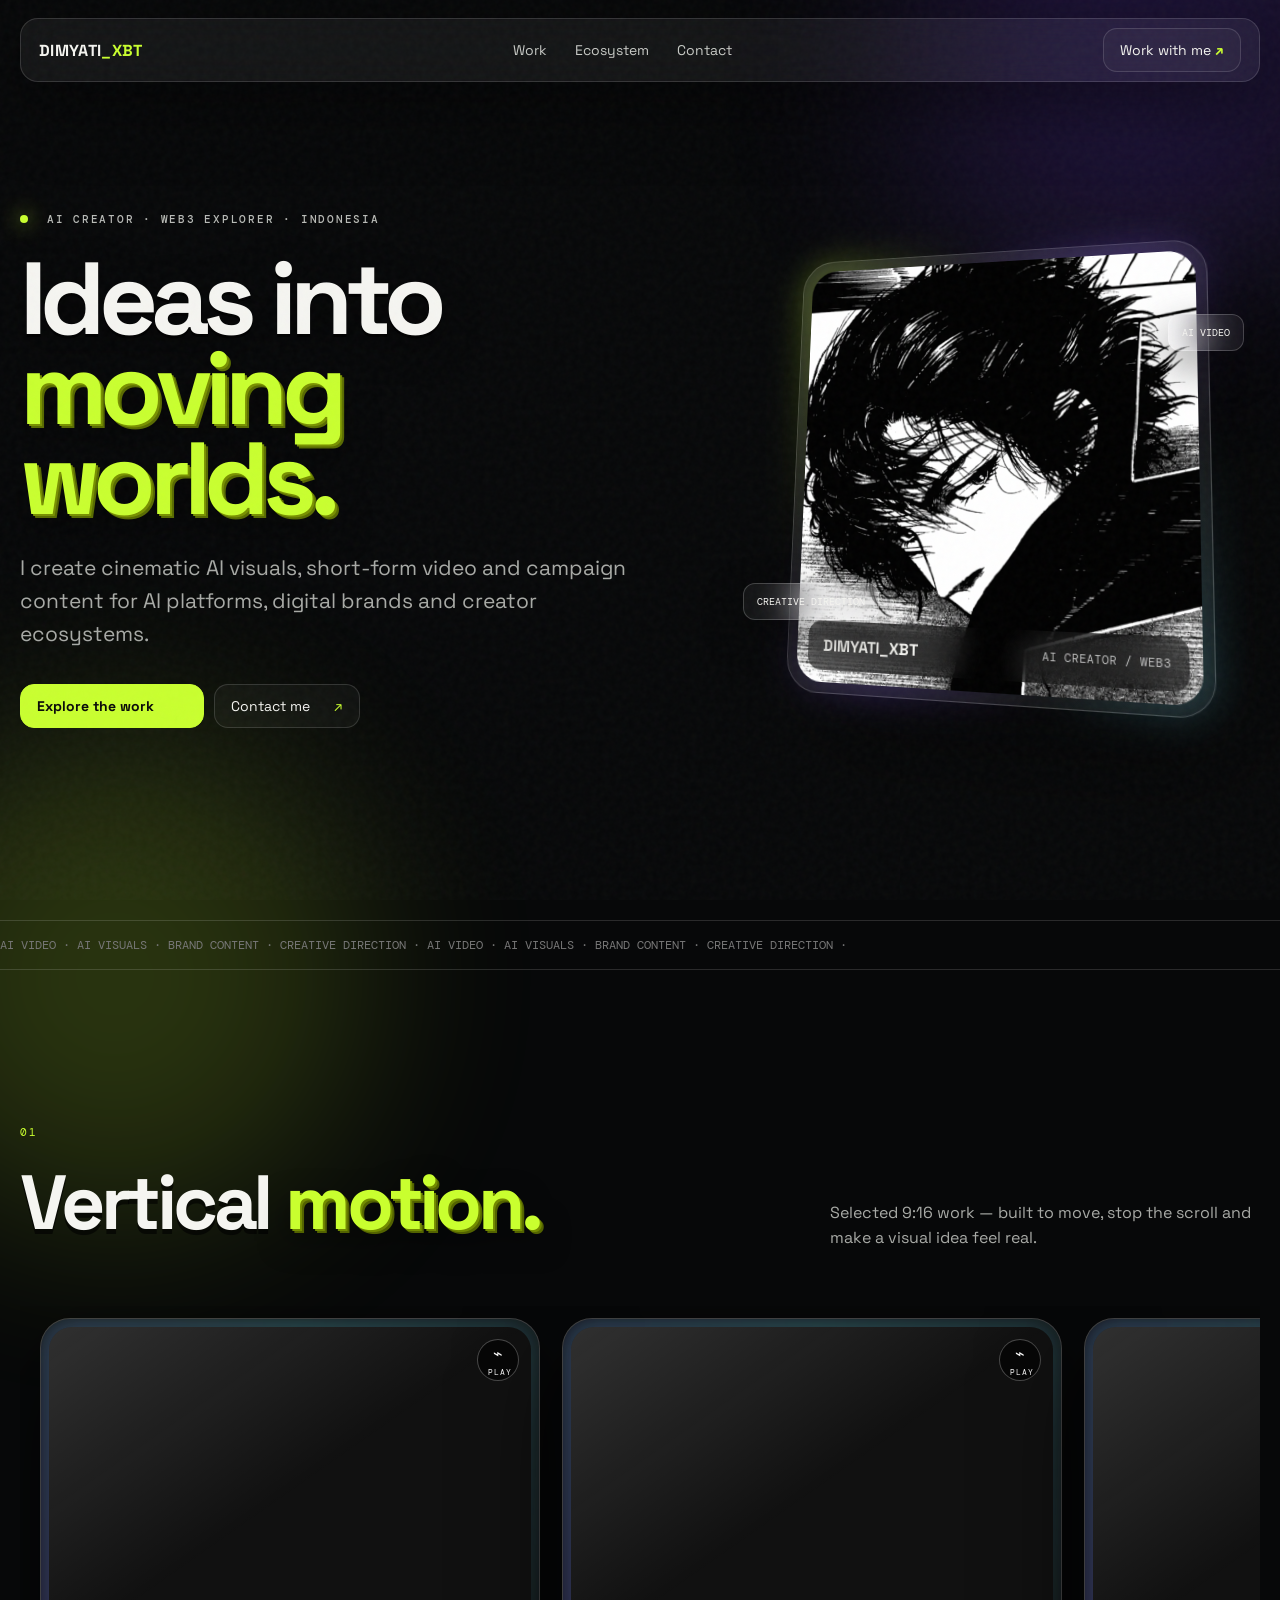
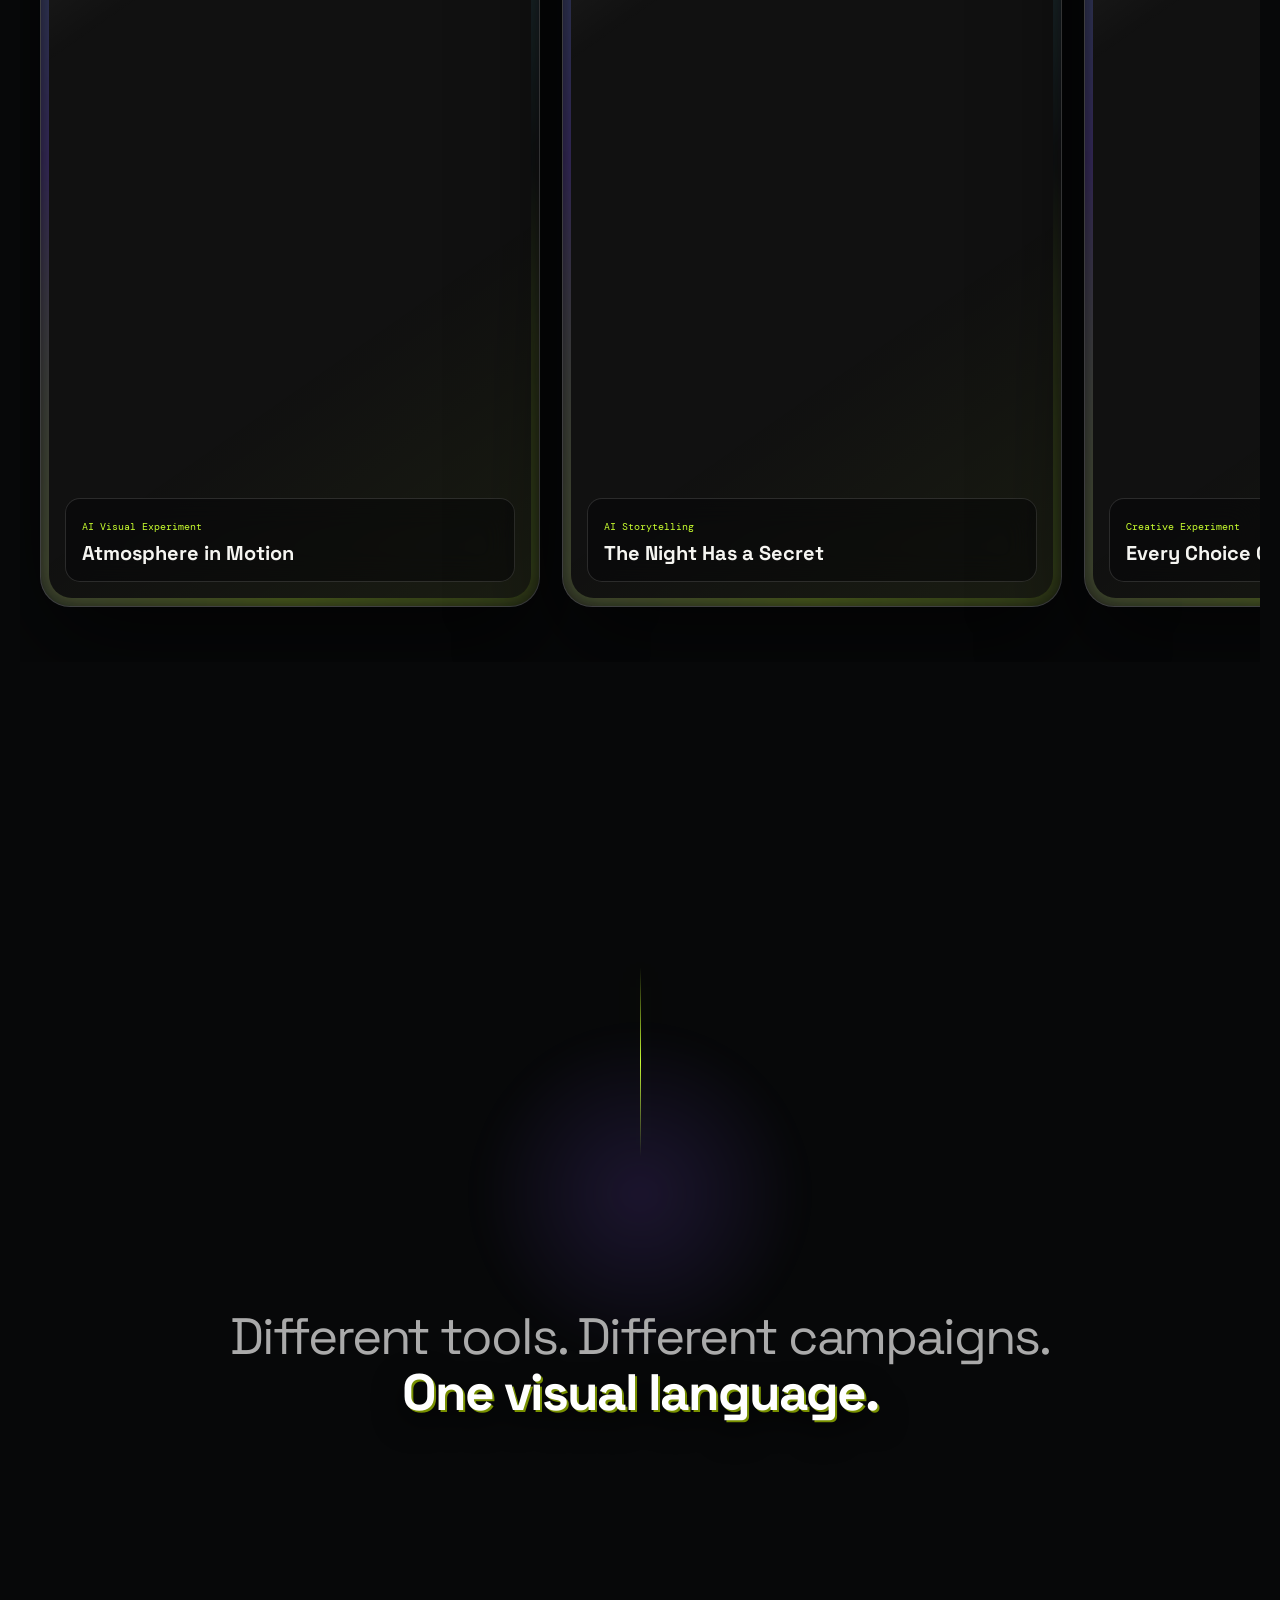
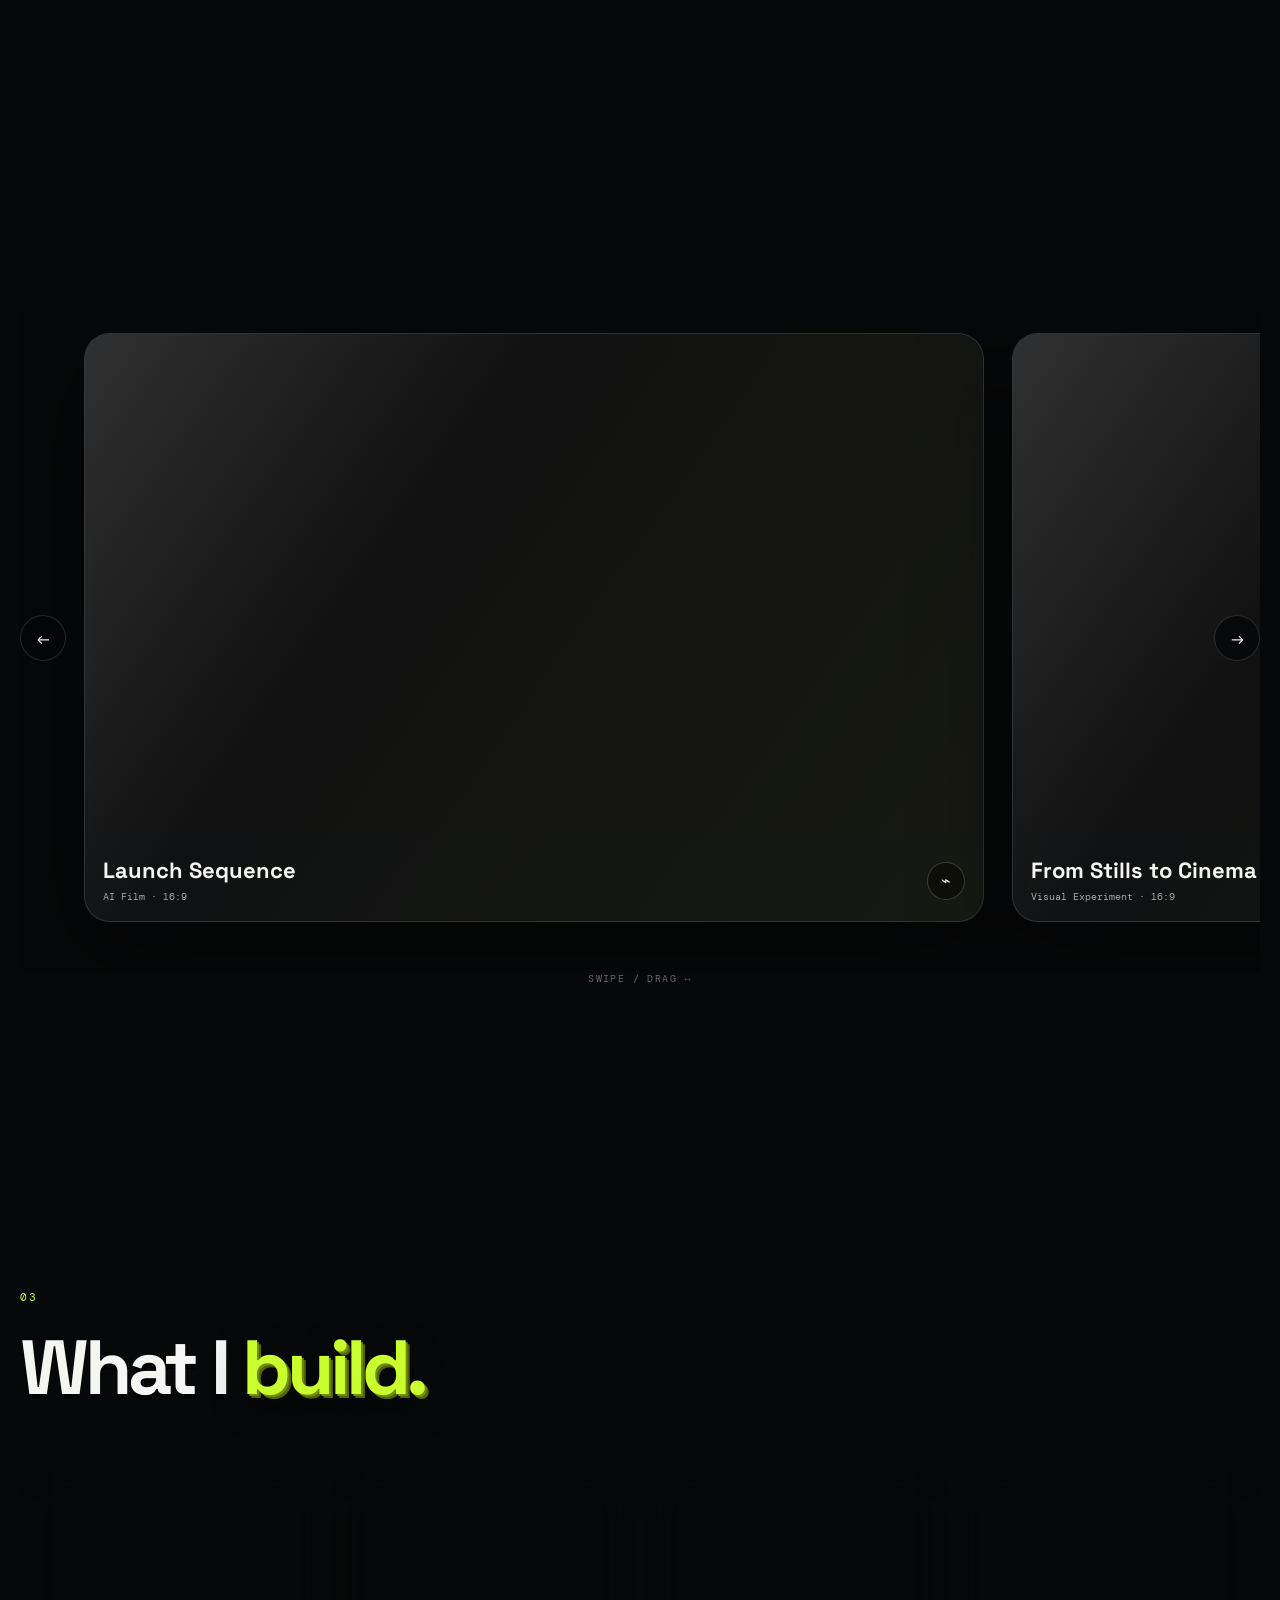
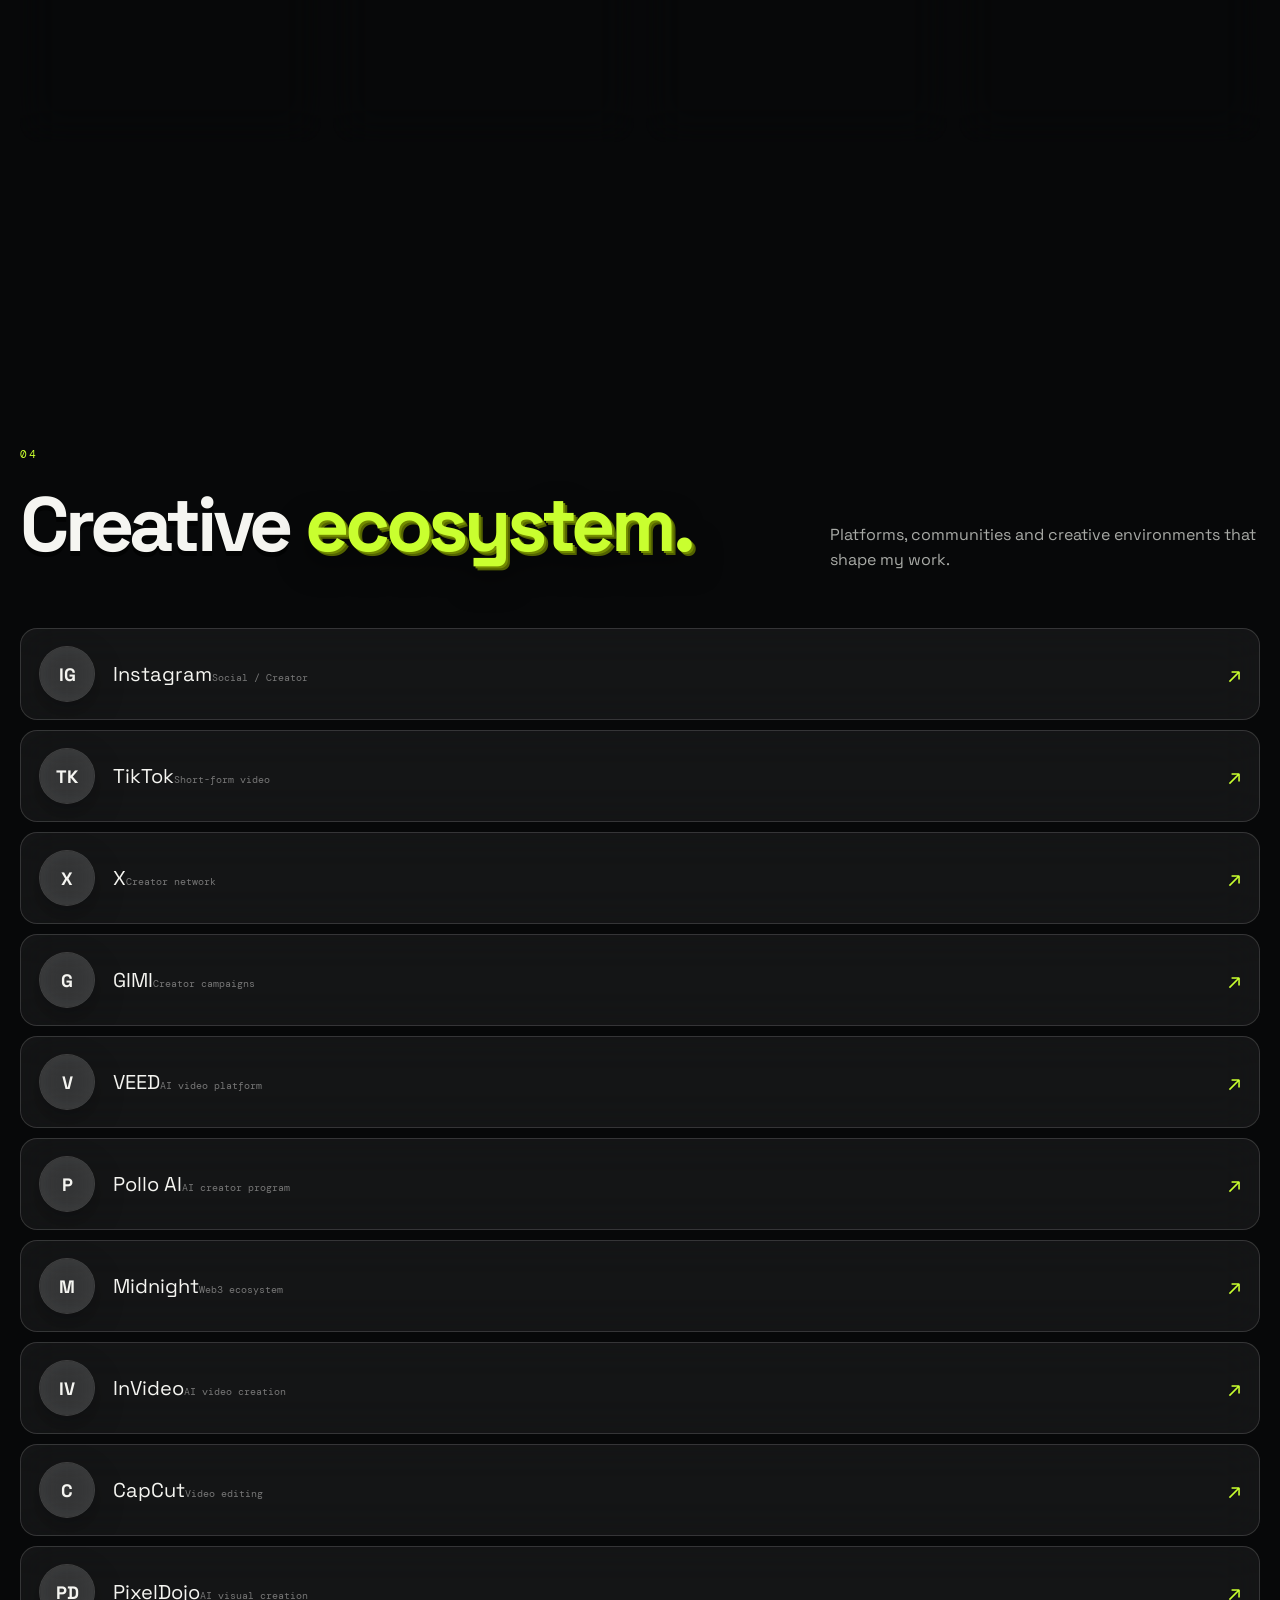
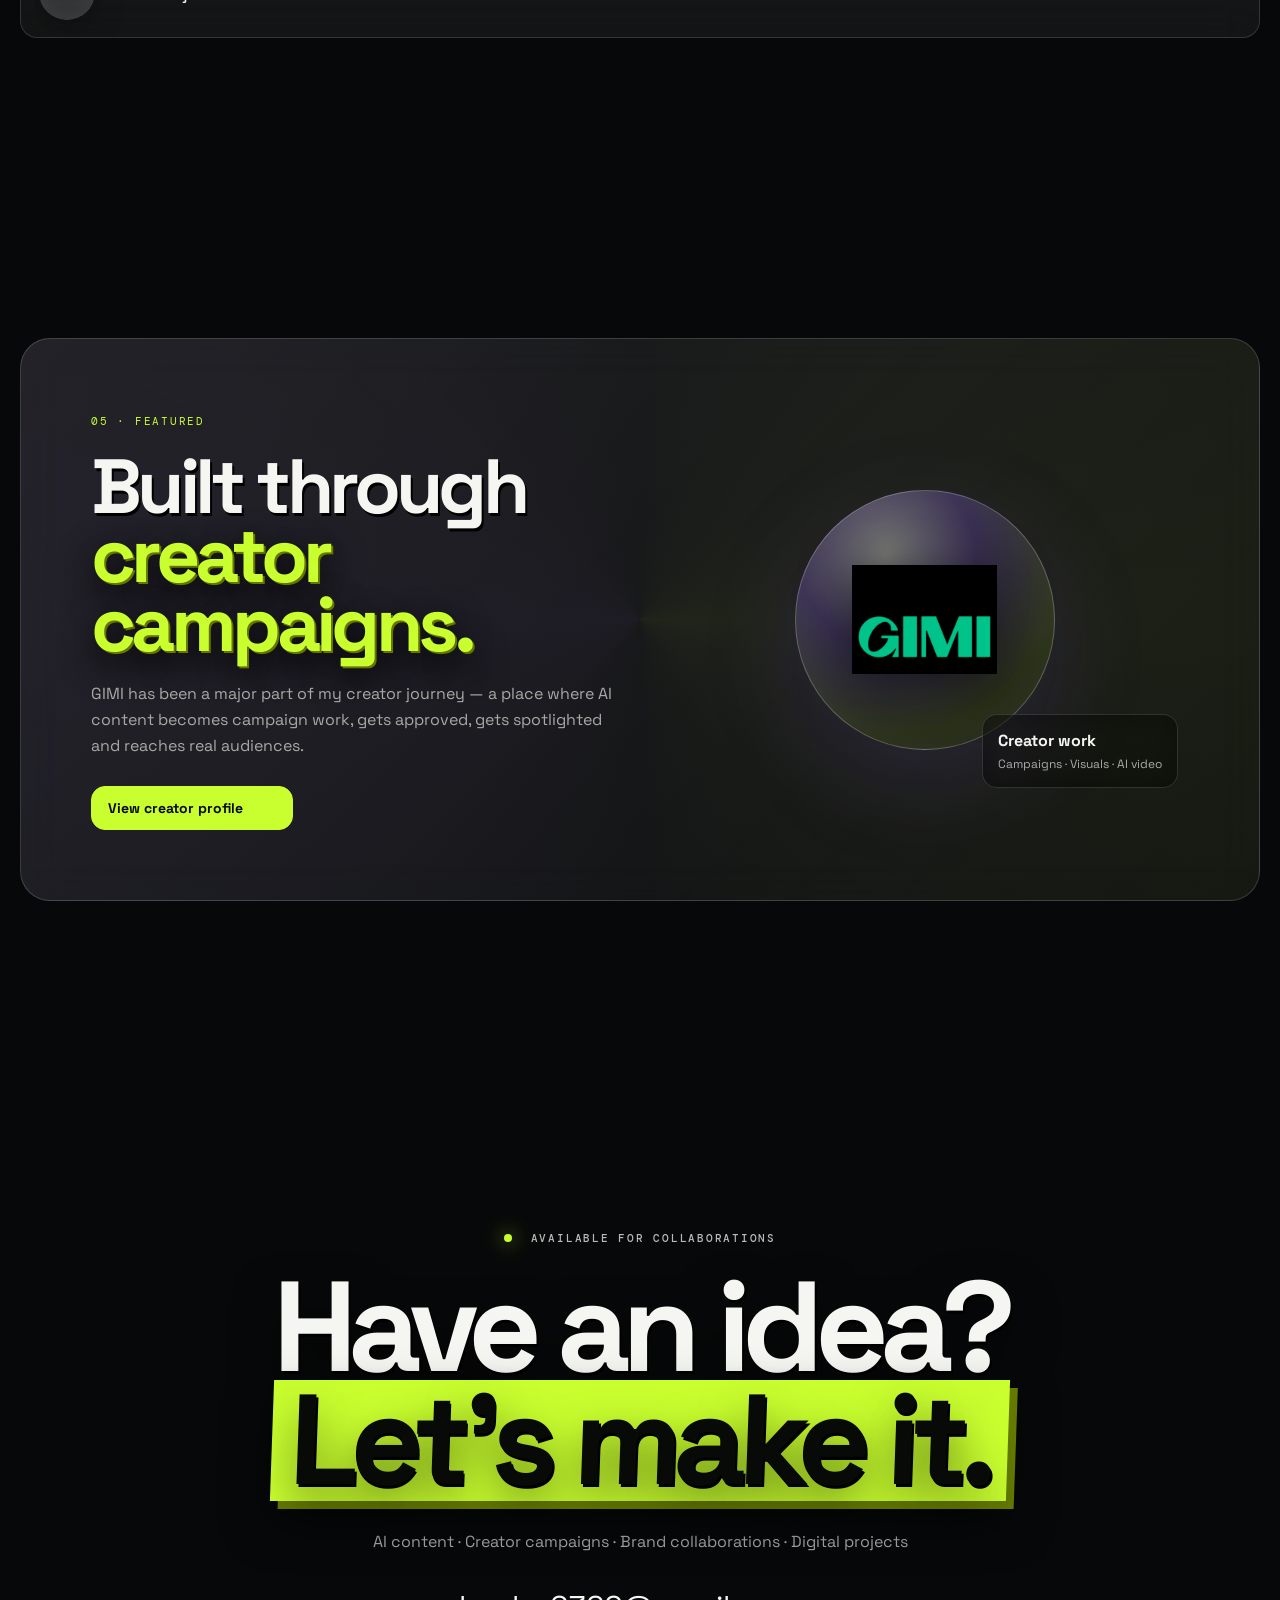
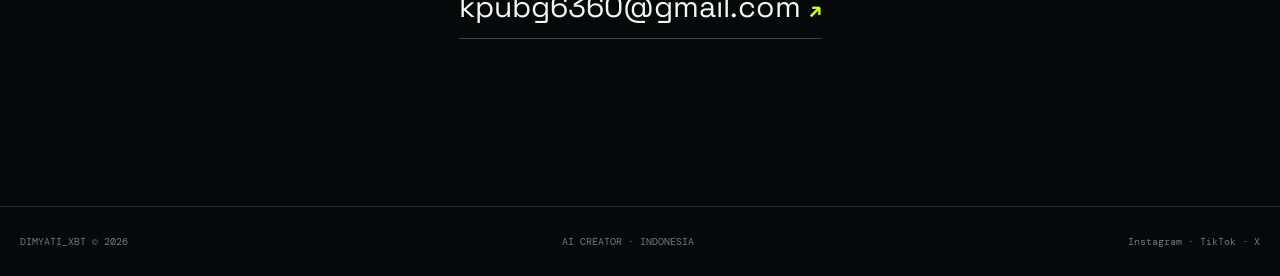
==== commit a51274ae: "Add files via upload" ====
--- a/index.html
+++ b/index.html
@@ -24,7 +24,7 @@
     <div class="eyebrow"><i></i> AI CREATOR · WEB3 EXPLORER · INDONESIA</div>
     <h1 class="hero-title" data-text="Ideas into moving worlds.">Ideas into<br><span>moving worlds.</span></h1>
     <p>I create cinematic AI visuals, short-form video and campaign content for AI platforms, digital brands and creator ecosystems.</p>
-    <div class="hero-actions"><a class="button primary magnetic" href="#work">Explore the work <span>↘</span></a><a class="button magnetic" href="mailto:kpubg6360@gmail.com">Email me <span>↗</span></a></div>
+    <div class="hero-actions"><a class="button primary magnetic" href="#work">Explore the work <span>↘</span></a><a class="button magnetic" href="mailto:kpubg6360@gmail.com">Contact me <span>↗</span></a></div>
   </div>
   <div class="profile-wrap reveal">
     <div class="profile-card glass-3d tilt3d"><img src="profile.jpeg" alt="Dimyati_XBT profile visual"><div class="profile-meta"><strong>DIMYATI_XBT</strong><small>AI CREATOR / WEB3</small></div></div>
--- a/style.css
+++ b/style.css
@@ -1,7 +1,25 @@
 :root{--bg:#070809;--panel:rgba(255,255,255,.055);--line:rgba(255,255,255,.14);--text:#f5f5f1;--muted:#a8aaa6;--violet:#8a5cff;--lime:#c9ff2f;--cyan:#70e7ff;--max:1240px}
-*{box-sizing:border-box}html{scroll-behavior:smooth}body{margin:0;background:var(--bg);color:var(--text);font-family:'Space Grotesk',sans-serif;overflow-x:hidden}a{color:inherit;text-decoration:none}button{font:inherit}.noise{position:fixed;inset:0;pointer-events:none;opacity:.035;z-index:80;background-image:url("data:image/svg+xml,%3Csvg viewBox='0 0 180 180' xmlns='http://www.w3.org/2000/svg'%3E%3Cfilter id='n'%3E%3CfeTurbulence type='fractalNoise' baseFrequency='.8' numOctaves='3' stitchTiles='stitch'/%3E%3C/filter%3E%3Crect width='100%25' height='100%25' filter='url(%23n)'/%3E%3C/svg%3E")}.orb{position:fixed;width:38vw;height:38vw;border-radius:50%;filter:blur(100px);opacity:.18;pointer-events:none;z-index:-1}.orb-a{background:#7d42ff;top:-15vw;right:-8vw;animation:orbFloat 13s ease-in-out infinite}.orb-b{background:#c9ff2f;bottom:-25vw;left:-10vw;animation:orbFloat 17s ease-in-out infinite reverse}.glass{background:var(--panel);border:1px solid var(--line);backdrop-filter:blur(22px);-webkit-backdrop-filter:blur(22px)}.glass-3d{background:linear-gradient(135deg,rgba(255,255,255,.10),rgba(255,255,255,.035));border:1px solid rgba(255,255,255,.18);backdrop-filter:blur(24px);-webkit-backdrop-filter:blur(24px)}.scroll-progress{position:fixed;left:0;top:0;width:0;height:2px;background:linear-gradient(90deg,var(--lime),var(--cyan),var(--violet));z-index:100;box-shadow:0 0 18px #c9ff2f80}.nav{position:fixed;top:18px;left:50%;transform:translateX(-50%);width:min(calc(100% - 32px),var(--max));height:64px;border-radius:18px;display:flex;align-items:center;justify-content:space-between;padding:0 18px;z-index:70;box-shadow:0 20px 70px #0008}.brand{font-weight:700;letter-spacing:.02em}.brand span{color:var(--lime)}nav{display:flex;gap:28px;color:#c8cac6;font-size:14px}nav a{transition:.25s}nav a:hover{color:var(--lime);transform:translateY(-1px)}.nav-cta,.button{border:1px solid var(--line);border-radius:14px;padding:12px 16px;font-size:14px;background:rgba(255,255,255,.035);transition:transform .3s,border-color .3s,background .3s,box-shadow .3s}.nav-cta:hover,.button:hover{border-color:#c9ff2f66;box-shadow:0 12px 40px #c9ff2f12}.nav-cta b,.button span,.email-link b{color:var(--lime)}.section{width:min(calc(100% - 40px),var(--max));margin:auto;padding:150px 0}.hero{min-height:100vh;display:grid;grid-template-columns:1.08fr .92fr;align-items:center;gap:70px;padding-top:170px;position:relative}.hero-copy{position:relative;z-index:5}.eyebrow{font:500 11px/1.3 'DM Mono',monospace;letter-spacing:.16em;color:#b9bbb7}.eyebrow i{display:inline-block;width:8px;height:8px;background:var(--lime);border-radius:50%;margin-right:10px;box-shadow:0 0 20px var(--lime);animation:pulse 2s ease-in-out infinite}h1,h2,h3,p{margin:0}h1{font-size:clamp(54px,8vw,112px);line-height:.88;letter-spacing:-.065em;margin:28px 0}h1 span,h2 span{color:var(--lime)}.hero-title{position:relative;text-shadow:0 3px 0 #000,0 12px 35px #0009;transform-style:preserve-3d}.hero-title span{display:inline-block;text-shadow:2px 2px 0 #789000,4px 4px 0 #596b00,0 14px 35px #000a;animation:titleFloat 5s ease-in-out infinite}.hero-title:after{content:"";position:absolute;inset:0;pointer-events:none;background:linear-gradient(110deg,transparent 20%,#fff4 45%,transparent 55%);mix-blend-mode:screen;transform:translateX(-110%);animation:sheen 6s ease-in-out infinite}.hero-copy>p{max-width:610px;color:var(--muted);font-size:clamp(17px,2vw,21px);line-height:1.55}.hero-actions{display:flex;gap:10px;margin-top:34px}.button{display:inline-flex;gap:24px;align-items:center;justify-content:space-between}.button.primary{background:var(--lime);color:#090a08;border-color:var(--lime);font-weight:700}.profile-wrap{position:relative;min-height:600px;display:grid;place-items:center;perspective:1200px}.profile-card{width:min(420px,80%);aspect-ratio:1/1.08;border-radius:34px;padding:10px;transform:perspective(1000px) rotateY(-9deg) rotateX(5deg);box-shadow:30px 40px 100px #0008;transition:transform .5s;transform-style:preserve-3d;position:relative}.profile-card:before{content:"";position:absolute;inset:-1px;border-radius:35px;background:linear-gradient(120deg,#c9ff2f55,transparent 28%,#8a5cff44,transparent 75%,#70e7ff44);filter:blur(18px);z-index:-1;animation:borderGlow 7s linear infinite}.profile-card img{width:100%;height:100%;object-fit:cover;border-radius:27px;filter:contrast(1.05);display:block}.profile-meta{position:absolute;bottom:22px;left:22px;right:22px;padding:14px 16px;border-radius:14px;background:rgba(0,0,0,.5);backdrop-filter:blur(14px);display:flex;justify-content:space-between;align-items:center}.profile-meta small{font:11px 'DM Mono',monospace;color:#bbb}.floating-chip{position:absolute;padding:11px 13px;border:1px solid #fff3;border-radius:12px;background:#ffffff0d;backdrop-filter:blur(20px);font:10px 'DM Mono',monospace;box-shadow:0 15px 40px #0006;animation:float 5s ease-in-out infinite;transform-style:preserve-3d}.chip-1{right:3%;top:24%}.chip-2{left:4%;bottom:25%;animation-delay:-2s}.ticker{overflow:hidden;border-top:1px solid var(--line);border-bottom:1px solid var(--line);white-space:nowrap;padding:16px 0;color:#777;font:12px 'DM Mono',monospace}.ticker div{display:inline-block;animation:ticker 32s linear infinite}.section-head{display:flex;justify-content:space-between;align-items:end;gap:30px;margin-bottom:55px}.section-head h2{font-size:clamp(42px,6vw,80px);letter-spacing:-.055em;margin-top:12px;text-shadow:0 5px 0 #0009}.section-head h2 span{display:inline-block;text-shadow:2px 2px 0 #738b00,4px 4px 0 #536300,0 12px 30px #0009;transform:translateZ(0)}.section-head p{max-width:430px;color:var(--muted);line-height:1.55}.index{font:11px 'DM Mono',monospace;color:var(--lime);letter-spacing:.16em}.vertical-stage{height:calc(190vh + 700px);position:relative}.v-card{position:sticky;top:14vh;width:min(390px,68vw);aspect-ratio:9/16;margin:auto;border-radius:30px;padding:8px;background:#ffffff0a;border:1px solid #fff3;backdrop-filter:blur(24px);box-shadow:0 35px 100px #0009;overflow:hidden;transform-style:preserve-3d;transition:transform .35s cubic-bezier(.2,.8,.2,1),filter .35s,opacity .35s}.v-card:before{content:"";position:absolute;inset:-2px;border-radius:32px;background:conic-gradient(from 90deg,#c9ff2f00,#c9ff2f55,#8a5cff55,#70e7ff44,#c9ff2f00);filter:blur(12px);z-index:-1;animation:spinBorder 9s linear infinite}.v-card:after{content:"";position:absolute;inset:8px;border-radius:23px;background:linear-gradient(145deg,#fff2,transparent 28%,transparent 68%,#c9ff2f0d);pointer-events:none;z-index:1}.v-card video{width:100%;height:100%;object-fit:cover;border-radius:23px;display:block;background:#111;transform:translateZ(20px)}.v-card.is-active{box-shadow:0 45px 130px #000b,0 0 50px #8a5cff18}.v-info{position:absolute;left:24px;right:24px;bottom:24px;z-index:3;padding:15px 16px;border-radius:15px;background:#06070888;border:1px solid #fff2;backdrop-filter:blur(15px);transform:translateZ(42px)}.v-info small{font:10px 'DM Mono',monospace;color:var(--lime)}.v-info h3{font-size:20px;margin-top:5px}.sound{position:absolute;right:20px;top:20px;z-index:5;border:1px solid #fff4;background:#0008;color:white;width:42px;height:42px;border-radius:50%;backdrop-filter:blur(15px);cursor:pointer;transition:.25s}.sound:hover{transform:scale(1.08);border-color:#c9ff2f88}.sound.active{color:#080a08;background:var(--lime);border-color:var(--lime)}.breather{min-height:85vh;display:grid;place-items:center;text-align:center;padding:80px 20px;position:relative;overflow:hidden}.breather-line{width:1px;height:190px;background:linear-gradient(transparent,var(--lime),transparent);margin:auto;box-shadow:0 0 30px #c9ff2f55}.breather p{font-size:clamp(26px,4vw,54px);line-height:1.1;letter-spacing:-.04em;color:#aaa;position:relative;z-index:2}.breather strong{color:white;text-shadow:2px 2px 0 #789000,0 10px 30px #000}.breather-orb{position:absolute;width:360px;height:360px;border-radius:50%;background:radial-gradient(circle,#8a5cff28,transparent 65%);filter:blur(12px);animation:orbFloat 8s ease-in-out infinite}.carousel-wrap{position:relative}.carousel{display:flex;overflow-x:auto;scroll-snap-type:x mandatory;scroll-behavior:smooth;gap:28px;padding:20px 5vw 50px;cursor:grab;scrollbar-width:none;overscroll-behavior-x:contain;touch-action:pan-x}.carousel::-webkit-scrollbar{display:none}.h-card{flex:0 0 min(900px,84vw);scroll-snap-align:center;border-radius:26px;padding:8px;background:#ffffff0a;border:1px solid var(--line);box-shadow:0 30px 90px #0008;position:relative;overflow:hidden;transform-style:preserve-3d;transition:transform .35s,box-shadow .35s}.h-card:hover{transform:perspective(1200px) rotateX(2deg) translateY(-4px);box-shadow:0 45px 110px #000b}.h-card:before{content:"";position:absolute;inset:0;background:linear-gradient(125deg,#fff2,transparent 35%,#c9ff2f0a);z-index:1;pointer-events:none}.h-card video{display:block;width:100%;aspect-ratio:16/9;object-fit:cover;border-radius:19px;background:#111}.h-info{display:flex;justify-content:space-between;align-items:center;padding:18px 10px 8px;gap:15px}.h-info h3{font-size:22px}.h-info small{font:10px 'DM Mono',monospace;color:#aaa}.h-sound{border:1px solid #fff3;background:#0009;color:#fff;width:38px;height:38px;border-radius:50%;cursor:pointer}.h-sound.active{background:var(--lime);color:#080a08;border-color:var(--lime)}.carousel-btn{position:absolute;top:45%;z-index:4;width:46px;height:46px;border-radius:50%;border:1px solid var(--line);background:#050607b8;color:white;backdrop-filter:blur(15px);cursor:pointer;transition:.25s}.carousel-btn:hover{background:var(--lime);color:#080a08;transform:scale(1.06)}.prev{left:0}.next{right:0}.drag-hint{text-align:center;color:#666;font:10px 'DM Mono',monospace;letter-spacing:.14em}.cap-grid{display:grid;grid-template-columns:repeat(4,1fr);gap:12px}.cap{padding:28px;min-height:250px;border-radius:20px;transform-style:preserve-3d;transition:.35s;box-shadow:0 14px 50px #0007}.cap:hover{transform:perspective(900px) rotateX(3deg) rotateY(-2deg) translateY(-5px);border-color:#c9ff2f40}.cap span{font:11px 'DM Mono',monospace;color:var(--lime)}.cap h3{font-size:28px;margin:70px 0 14px;text-shadow:2px 2px 0 #546700,0 10px 25px #000}.cap p{color:var(--muted);line-height:1.5}.logo-stack{display:grid;gap:10px}.logo-item{min-height:92px;border-radius:17px;padding:15px 18px;display:flex;align-items:center;justify-content:space-between;transition:.35s;transform-style:preserve-3d;position:relative;overflow:hidden}.logo-item:before{content:"";position:absolute;inset:0;background:linear-gradient(110deg,transparent 20%,#fff2 45%,transparent 60%);transform:translateX(-120%);transition:transform .8s}.logo-item:hover:before{transform:translateX(120%)}.logo-item:hover{transform:perspective(900px) rotateX(3deg) translateY(-4px);background:#ffffff0f;border-color:#c9ff2f59}.logo-left{display:flex;align-items:center;gap:18px;position:relative;z-index:1}.logo-box{width:56px;height:56px;border-radius:14px;display:grid;place-items:center;background:#fff0;border:1px solid #fff2;overflow:hidden;box-shadow:inset 0 0 25px #fff08}.logo-box img{max-width:70%;max-height:70%;object-fit:contain}.logo-fallback{font-weight:700;font-size:18px}.logo-name{font-size:20px}.logo-role{font:10px 'DM Mono',monospace;color:#777;margin-top:4px}.logo-arrow{color:var(--lime);font-size:22px;position:relative;z-index:1}.case-card{border-radius:30px;padding:70px;display:grid;grid-template-columns:1fr 1fr;gap:40px;overflow:hidden;position:relative}.case-card:after{content:"";position:absolute;inset:-50%;background:conic-gradient(from 0deg,transparent,#c9ff2f0d,transparent,#8a5cff0d,transparent);animation:spin 18s linear infinite;pointer-events:none}.case-copy,.case-art{position:relative;z-index:2}.case-copy h2{font-size:clamp(46px,6vw,80px);line-height:.9;letter-spacing:-.06em;margin:22px 0;text-shadow:2px 3px 0 #000}.case-copy h2 em{color:var(--lime);font-style:normal;text-shadow:2px 2px 0 #657600,0 12px 35px #000}.case-copy p{max-width:540px;color:var(--muted);line-height:1.6;margin-bottom:28px}.case-art{display:grid;place-items:center;min-height:360px}.orb-card{width:260px;height:260px;border-radius:50%;display:grid;place-items:center;background:radial-gradient(circle at 35% 25%,#fff6,#8a5cff40 35%,#c9ff2f14 70%,transparent);border:1px solid #fff4;box-shadow:inset 0 0 50px #fff1,0 30px 100px #8a5cff26;animation:float 7s ease-in-out infinite}.orb-card img{width:145px;filter:drop-shadow(0 10px 25px #0008)}.mini-stat{position:absolute;bottom:10%;right:2%;padding:15px;border-radius:15px;background:#0008;border:1px solid var(--line);backdrop-filter:blur(15px);display:flex;flex-direction:column}.mini-stat span{font-size:12px;color:#aaa;margin-top:5px}.contact{text-align:center;padding-top:180px;padding-bottom:180px}.contact h2{font-size:clamp(60px,10vw,130px);line-height:.82;letter-spacing:-.07em;margin:30px 0;text-shadow:2px 3px 0 #000,0 20px 45px #0008}.contact h2 span{display:inline-block;background:var(--lime);color:#080a08;padding:8px 18px;box-shadow:8px 8px 0 #657900,0 20px 45px #0008;transform:skewX(-2deg)}.contact p{color:#aaa;margin-bottom:35px}.email-link{font-size:clamp(18px,3vw,30px);border-bottom:1px solid #444;padding-bottom:12px}.email-link b{font-size:.7em}footer{border-top:1px solid var(--line);padding:28px 20px;display:flex;justify-content:space-between;gap:20px;color:#777;font:10px 'DM Mono',monospace}footer a:hover{color:white}
+*{box-sizing:border-box}html{scroll-behavior:smooth}body{margin:0;background:var(--bg);color:var(--text);font-family:'Space Grotesk',sans-serif;overflow-x:hidden}a{color:inherit;text-decoration:none}button{font:inherit}.noise{position:fixed;inset:0;pointer-events:none;opacity:.035;z-index:80;background-image:url("data:image/svg+xml,%3Csvg viewBox='0 0 180 180' xmlns='http://www.w3.org/2000/svg'%3E%3Cfilter id='n'%3E%3CfeTurbulence type='fractalNoise' baseFrequency='.8' numOctaves='3' stitchTiles='stitch'/%3E%3C/filter%3E%3Crect width='100%25' height='100%25' filter='url(%23n)'/%3E%3C/svg%3E")}.orb{position:fixed;width:38vw;height:38vw;border-radius:50%;filter:blur(100px);opacity:.18;pointer-events:none;z-index:-1}.orb-a{background:#7d42ff;top:-15vw;right:-8vw;animation:orbFloat 13s ease-in-out infinite}.orb-b{background:#c9ff2f;bottom:-25vw;left:-10vw;animation:orbFloat 17s ease-in-out infinite reverse}.glass{background:var(--panel);border:1px solid var(--line);backdrop-filter:blur(22px);-webkit-backdrop-filter:blur(22px)}.glass-3d{background:linear-gradient(135deg,rgba(255,255,255,.10),rgba(255,255,255,.035));border:1px solid rgba(255,255,255,.18);backdrop-filter:blur(24px);-webkit-backdrop-filter:blur(24px)}.scroll-progress{position:fixed;left:0;top:0;width:0;height:2px;background:linear-gradient(90deg,var(--lime),var(--cyan),var(--violet));z-index:100;box-shadow:0 0 18px #c9ff2f80}.nav{position:fixed;top:18px;left:50%;transform:translateX(-50%);width:min(calc(100% - 32px),var(--max));height:64px;border-radius:18px;display:flex;align-items:center;justify-content:space-between;padding:0 18px;z-index:70;box-shadow:0 20px 70px #0008}.brand{font-weight:700;letter-spacing:.02em}.brand span{color:var(--lime)}nav{display:flex;gap:28px;color:#c8cac6;font-size:14px}nav a{transition:.25s}nav a:hover{color:var(--lime);transform:translateY(-1px)}.nav-cta,.button{border:1px solid var(--line);border-radius:14px;padding:12px 16px;font-size:14px;background:rgba(255,255,255,.035);transition:transform .3s,border-color .3s,background .3s,box-shadow .3s}.nav-cta:hover,.button:hover{border-color:#c9ff2f66;box-shadow:0 12px 40px #c9ff2f12}.nav-cta b,.button span,.email-link b{color:var(--lime)}.section{width:min(calc(100% - 40px),var(--max));margin:auto;padding:150px 0}.hero{min-height:100vh;display:grid;grid-template-columns:1.08fr .92fr;align-items:center;gap:70px;padding-top:170px;position:relative}.hero-copy{position:relative;z-index:5}.eyebrow{font:500 11px/1.3 'DM Mono',monospace;letter-spacing:.16em;color:#b9bbb7}.eyebrow i{display:inline-block;width:8px;height:8px;background:var(--lime);border-radius:50%;margin-right:10px;box-shadow:0 0 20px var(--lime);animation:pulse 2s ease-in-out infinite}h1,h2,h3,p{margin:0}h1{font-size:clamp(54px,8vw,112px);line-height:.88;letter-spacing:-.065em;margin:28px 0}h1 span,h2 span{color:var(--lime)}.hero-title{position:relative;text-shadow:0 3px 0 #000,0 12px 35px #0009;transform-style:preserve-3d}.hero-title span{display:inline-block;text-shadow:2px 2px 0 #789000,4px 4px 0 #596b00,0 14px 35px #000a;animation:titleFloat 5s ease-in-out infinite}.hero-title:after{content:"";position:absolute;inset:0;pointer-events:none;background:linear-gradient(110deg,transparent 20%,#fff4 45%,transparent 55%);mix-blend-mode:screen;transform:translateX(-110%);animation:sheen 6s ease-in-out infinite}.hero-copy>p{max-width:610px;color:var(--muted);font-size:clamp(17px,2vw,21px);line-height:1.55}.hero-actions{display:flex;gap:10px;margin-top:34px}.button{display:inline-flex;gap:24px;align-items:center;justify-content:space-between}.button.primary{background:var(--lime);color:#090a08;border-color:var(--lime);font-weight:700}.profile-wrap{position:relative;min-height:600px;display:grid;place-items:center;perspective:1200px}.profile-card{width:min(420px,80%);aspect-ratio:1/1.08;border-radius:34px;padding:10px;transform:perspective(1000px) rotateY(-9deg) rotateX(5deg);box-shadow:30px 40px 100px #0008;transition:transform .5s;transform-style:preserve-3d;position:relative}.profile-card:before{content:"";position:absolute;inset:-1px;border-radius:35px;background:linear-gradient(120deg,#c9ff2f55,transparent 28%,#8a5cff44,transparent 75%,#70e7ff44);filter:blur(18px);z-index:-1;animation:borderGlow 7s linear infinite}.profile-card img{width:100%;height:100%;object-fit:cover;border-radius:27px;filter:contrast(1.05);display:block}.profile-meta{position:absolute;bottom:22px;left:22px;right:22px;padding:14px 16px;border-radius:14px;background:rgba(0,0,0,.5);backdrop-filter:blur(14px);display:flex;justify-content:space-between;align-items:center}.profile-meta small{font:11px 'DM Mono',monospace;color:#bbb}.floating-chip{position:absolute;padding:11px 13px;border:1px solid #fff3;border-radius:12px;background:#ffffff0d;backdrop-filter:blur(20px);font:10px 'DM Mono',monospace;box-shadow:0 15px 40px #0006;animation:float 5s ease-in-out infinite;transform-style:preserve-3d}.chip-1{right:3%;top:24%}.chip-2{left:4%;bottom:25%;animation-delay:-2s}.ticker{overflow:hidden;border-top:1px solid var(--line);border-bottom:1px solid var(--line);white-space:nowrap;padding:16px 0;color:#777;font:12px 'DM Mono',monospace}.ticker div{display:inline-block;animation:ticker 32s linear infinite}.section-head{display:flex;justify-content:space-between;align-items:end;gap:30px;margin-bottom:55px}.section-head h2{font-size:clamp(42px,6vw,80px);letter-spacing:-.055em;margin-top:12px;text-shadow:0 5px 0 #0009}.section-head h2 span{display:inline-block;text-shadow:2px 2px 0 #738b00,4px 4px 0 #536300,0 12px 30px #0009;transform:translateZ(0)}.section-head p{max-width:430px;color:var(--muted);line-height:1.55}.index{font:11px 'DM Mono',monospace;color:var(--lime);letter-spacing:.16em}.vertical-stage{position:relative;display:flex;overflow-x:auto;overflow-y:hidden;gap:22px;padding:12px max(18px,calc((100vw - min(1240px,100vw - 40px))/2)) 55px;scroll-snap-type:x mandatory;scroll-behavior:smooth;scrollbar-width:none;overscroll-behavior-x:contain;touch-action:pan-x;align-items:center;cursor:grab}.v-card{position:relative;flex:0 0 min(500px,calc(100vw - 64px));width:min(500px,calc(100vw - 64px));aspect-ratio:9/16;margin:0;scroll-snap-align:center;border-radius:30px;padding:8px;background:#ffffff0a;border:1px solid #fff3;backdrop-filter:blur(24px);box-shadow:0 35px 100px #0009;overflow:hidden;transform-style:preserve-3d;transition:transform .35s cubic-bezier(.2,.8,.2,1),filter .35s,opacity .35s;contain:layout paint;}.v-card:before{content:"";position:absolute;inset:-2px;border-radius:32px;background:conic-gradient(from 90deg,#c9ff2f00,#c9ff2f55,#8a5cff55,#70e7ff44,#c9ff2f00);filter:blur(12px);z-index:-1;animation:spinBorder 9s linear infinite}.v-card:after{content:"";position:absolute;inset:8px;border-radius:23px;background:linear-gradient(145deg,#fff2,transparent 28%,transparent 68%,#c9ff2f0d);pointer-events:none;z-index:1}.v-card video{width:100%;height:100%;object-fit:cover;border-radius:23px;display:block;background:#111;transform:translateZ(20px)}.v-card.is-active{box-shadow:0 45px 130px #000b,0 0 50px #8a5cff18}.v-info{position:absolute;left:24px;right:24px;bottom:24px;z-index:3;padding:15px 16px;border-radius:15px;background:#06070888;border:1px solid #fff2;backdrop-filter:blur(15px);transform:translateZ(42px)}.v-info small{font:10px 'DM Mono',monospace;color:var(--lime)}.v-info h3{font-size:20px;margin-top:5px}.sound{position:absolute;right:20px;top:20px;z-index:5;border:1px solid #fff4;background:#0008;color:white;width:42px;height:42px;border-radius:50%;backdrop-filter:blur(15px);cursor:pointer;transition:.25s}.sound:hover{transform:scale(1.08);border-color:#c9ff2f88}.sound.active{color:#080a08;background:var(--lime);border-color:var(--lime)}.breather{min-height:85vh;display:grid;place-items:center;text-align:center;padding:80px 20px;position:relative;overflow:hidden}.breather-line{width:1px;height:190px;background:linear-gradient(transparent,var(--lime),transparent);margin:auto;box-shadow:0 0 30px #c9ff2f55}.breather p{font-size:clamp(26px,4vw,54px);line-height:1.1;letter-spacing:-.04em;color:#aaa;position:relative;z-index:2}.breather strong{color:white;text-shadow:2px 2px 0 #789000,0 10px 30px #000}.breather-orb{position:absolute;width:360px;height:360px;border-radius:50%;background:radial-gradient(circle,#8a5cff28,transparent 65%);filter:blur(12px);animation:orbFloat 8s ease-in-out infinite}.carousel-wrap{position:relative}.carousel{display:flex;overflow-x:auto;scroll-snap-type:x mandatory;scroll-behavior:smooth;gap:28px;padding:20px 5vw 50px;cursor:grab;scrollbar-width:none;overscroll-behavior-x:contain;touch-action:pan-x}.carousel::-webkit-scrollbar{display:none}.h-card{flex:0 0 min(900px,84vw);scroll-snap-align:center;border-radius:26px;padding:8px;background:#ffffff0a;border:1px solid var(--line);box-shadow:0 30px 90px #0008;position:relative;overflow:hidden;transform-style:preserve-3d;transition:transform .35s,box-shadow .35s}.h-card:hover{transform:perspective(1200px) rotateX(2deg) translateY(-4px);box-shadow:0 45px 110px #000b}.h-card:before{content:"";position:absolute;inset:0;background:linear-gradient(125deg,#fff2,transparent 35%,#c9ff2f0a);z-index:1;pointer-events:none}.h-card video{display:block;width:100%;aspect-ratio:16/9;object-fit:cover;border-radius:19px;background:#111}.h-info{display:flex;justify-content:space-between;align-items:center;padding:18px 10px 8px;gap:15px}.h-info h3{font-size:22px}.h-info small{font:10px 'DM Mono',monospace;color:#aaa}.h-sound{border:1px solid #fff3;background:#0009;color:#fff;width:38px;height:38px;border-radius:50%;cursor:pointer}.h-sound.active{background:var(--lime);color:#080a08;border-color:var(--lime)}.carousel-btn{position:absolute;top:45%;z-index:4;width:46px;height:46px;border-radius:50%;border:1px solid var(--line);background:#050607b8;color:white;backdrop-filter:blur(15px);cursor:pointer;transition:.25s}.carousel-btn:hover{background:var(--lime);color:#080a08;transform:scale(1.06)}.prev{left:0}.next{right:0}.drag-hint{text-align:center;color:#666;font:10px 'DM Mono',monospace;letter-spacing:.14em}.cap-grid{display:grid;grid-template-columns:repeat(4,1fr);gap:12px}.cap{padding:28px;min-height:250px;border-radius:20px;transform-style:preserve-3d;transition:.35s;box-shadow:0 14px 50px #0007}.cap:hover{transform:perspective(900px) rotateX(3deg) rotateY(-2deg) translateY(-5px);border-color:#c9ff2f40}.cap span{font:11px 'DM Mono',monospace;color:var(--lime)}.cap h3{font-size:28px;margin:70px 0 14px;text-shadow:2px 2px 0 #546700,0 10px 25px #000}.cap p{color:var(--muted);line-height:1.5}.logo-stack{display:grid;gap:10px}.logo-item{min-height:92px;border-radius:17px;padding:15px 18px;display:flex;align-items:center;justify-content:space-between;transition:.35s;transform-style:preserve-3d;position:relative;overflow:hidden}.logo-item:before{content:"";position:absolute;inset:0;background:linear-gradient(110deg,transparent 20%,#fff2 45%,transparent 60%);transform:translateX(-120%);transition:transform .8s}.logo-item:hover:before{transform:translateX(120%)}.logo-item:hover{transform:perspective(900px) rotateX(3deg) translateY(-4px);background:#ffffff0f;border-color:#c9ff2f59}.logo-left{display:flex;align-items:center;gap:18px;position:relative;z-index:1}.logo-box{width:56px;height:56px;border-radius:14px;display:grid;place-items:center;background:#fff0;border:1px solid #fff2;overflow:hidden;box-shadow:inset 0 0 25px #fff08}.logo-box img{max-width:70%;max-height:70%;object-fit:contain}.logo-fallback{font-weight:700;font-size:18px}.logo-name{font-size:20px}.logo-role{font:10px 'DM Mono',monospace;color:#777;margin-top:4px}.logo-arrow{color:var(--lime);font-size:22px;position:relative;z-index:1}.case-card{border-radius:30px;padding:70px;display:grid;grid-template-columns:1fr 1fr;gap:40px;overflow:hidden;position:relative}.case-card:after{content:"";position:absolute;inset:-50%;background:conic-gradient(from 0deg,transparent,#c9ff2f0d,transparent,#8a5cff0d,transparent);animation:spin 18s linear infinite;pointer-events:none}.case-copy,.case-art{position:relative;z-index:2}.case-copy h2{font-size:clamp(46px,6vw,80px);line-height:.9;letter-spacing:-.06em;margin:22px 0;text-shadow:2px 3px 0 #000}.case-copy h2 em{color:var(--lime);font-style:normal;text-shadow:2px 2px 0 #657600,0 12px 35px #000}.case-copy p{max-width:540px;color:var(--muted);line-height:1.6;margin-bottom:28px}.case-art{display:grid;place-items:center;min-height:360px}.orb-card{width:260px;height:260px;border-radius:50%;display:grid;place-items:center;background:radial-gradient(circle at 35% 25%,#fff6,#8a5cff40 35%,#c9ff2f14 70%,transparent);border:1px solid #fff4;box-shadow:inset 0 0 50px #fff1,0 30px 100px #8a5cff26;animation:float 7s ease-in-out infinite}.orb-card img{width:145px;filter:drop-shadow(0 10px 25px #0008)}.mini-stat{position:absolute;bottom:10%;right:2%;padding:15px;border-radius:15px;background:#0008;border:1px solid var(--line);backdrop-filter:blur(15px);display:flex;flex-direction:column}.mini-stat span{font-size:12px;color:#aaa;margin-top:5px}.contact{text-align:center;padding-top:180px;padding-bottom:180px}.contact h2{font-size:clamp(60px,10vw,130px);line-height:.82;letter-spacing:-.07em;margin:30px 0;text-shadow:2px 3px 0 #000,0 20px 45px #0008}.contact h2 span{display:inline-block;background:var(--lime);color:#080a08;padding:8px 18px;box-shadow:8px 8px 0 #657900,0 20px 45px #0008;transform:skewX(-2deg)}.contact p{color:#aaa;margin-bottom:35px}.email-link{font-size:clamp(18px,3vw,30px);border-bottom:1px solid #444;padding-bottom:12px}.email-link b{font-size:.7em}footer{border-top:1px solid var(--line);padding:28px 20px;display:flex;justify-content:space-between;gap:20px;color:#777;font:10px 'DM Mono',monospace}footer a:hover{color:white}
 .reveal{opacity:0;transform:translateY(30px);transition:opacity .8s cubic-bezier(.2,.7,.2,1),transform .8s cubic-bezier(.2,.7,.2,1)}.reveal.visible{opacity:1;transform:none}
 @keyframes float{0%,100%{transform:translateY(0) rotate(.3deg)}50%{transform:translateY(-12px) rotate(-.4deg)}}@keyframes ticker{to{transform:translateX(-50%)}}@keyframes pulse{50%{transform:scale(1.35);box-shadow:0 0 28px var(--lime)}}@keyframes titleFloat{50%{transform:translateY(-3px)}}@keyframes sheen{0%,55%{transform:translateX(-110%)}70%,100%{transform:translateX(110%)}}@keyframes spin{to{transform:rotate(360deg)}}@keyframes spinBorder{to{transform:rotate(360deg)}}@keyframes borderGlow{50%{filter:blur(22px) hue-rotate(35deg)}}@keyframes orbFloat{50%{transform:translate3d(3vw,-2vw,0) scale(1.06)}}
-@media(max-width:850px){.nav{height:58px;top:10px}.nav nav{display:none}.nav-cta{padding:9px 11px;font-size:12px}.section{width:min(calc(100% - 28px),var(--max));padding:105px 0}.hero{grid-template-columns:1fr;gap:20px;padding-top:130px}.hero h1{font-size:clamp(54px,16vw,88px)}.hero-copy>p{font-size:16px}.profile-wrap{min-height:430px}.profile-card{width:min(330px,76vw)}.floating-chip{font-size:9px}.chip-1{right:0}.chip-2{left:0}.section-head{display:block;margin-bottom:35px}.section-head p{margin-top:18px}.vertical-stage{height:calc(1450px + 55vh)}.v-card{width:min(330px,82vw);top:13vh}.breather{min-height:70vh}.carousel{padding-left:0;padding-right:0;gap:14px}.h-card{flex-basis:92vw}.carousel-btn{display:none}.cap-grid{grid-template-columns:1fr 1fr}.cap{min-height:210px;padding:20px}.cap h3{margin-top:45px;font-size:23px}.case-card{grid-template-columns:1fr;padding:28px}.case-art{min-height:290px}.contact h2{font-size:clamp(58px,15vw,90px)}footer{flex-direction:column}.noise{opacity:.025}.logo-name{font-size:18px}}
-@media(max-width:470px){.hero-actions{flex-direction:column}.hero-actions .button{width:100%}.profile-wrap{min-height:390px}.vertical-stage{height:1450px}.cap-grid{grid-template-columns:1fr}.cap{min-height:190px}.cap h3{margin-top:30px}.logo-item{min-height:82px}.logo-box{width:48px;height:48px}.logo-name{font-size:17px}.case-copy h2{font-size:48px}.orb-card{width:210px;height:210px}.orb-card img{width:120px}.contact{padding-top:130px;padding-bottom:130px}}
+@media(max-width:850px){.nav{height:58px;top:10px}.nav nav{display:none}.nav-cta{padding:9px 11px;font-size:12px}.section{width:min(calc(100% - 28px),var(--max));padding:105px 0}.hero{grid-template-columns:1fr;gap:20px;padding-top:130px}.hero h1{font-size:clamp(54px,16vw,88px)}.hero-copy>p{font-size:16px}.profile-wrap{min-height:430px}.profile-card{width:min(330px,76vw)}.floating-chip{font-size:9px}.chip-1{right:0}.chip-2{left:0}.section-head{display:block;margin-bottom:35px}.section-head p{margin-top:18px}.vertical-stage{gap:14px;padding-left:14px;padding-right:14px}.v-card{flex-basis:min(430px,calc(100vw - 28px));width:min(430px,calc(100vw - 28px))}.breather{min-height:70vh}.carousel{padding-left:0;padding-right:0;gap:14px}.h-card{flex-basis:92vw}.carousel-btn{display:none}.cap-grid{grid-template-columns:1fr 1fr}.cap{min-height:210px;padding:20px}.cap h3{margin-top:45px;font-size:23px}.case-card{grid-template-columns:1fr;padding:28px}.case-art{min-height:290px}.contact h2{font-size:clamp(58px,15vw,90px)}footer{flex-direction:column}.noise{opacity:.025}.logo-name{font-size:18px}}
+@media(max-width:470px){.hero-actions{flex-direction:column}.hero-actions .button{width:100%}.profile-wrap{min-height:390px}.vertical-stage{gap:12px}.cap-grid{grid-template-columns:1fr}.cap{min-height:190px}.cap h3{margin-top:30px}.logo-item{min-height:82px}.logo-box{width:48px;height:48px}.logo-name{font-size:17px}.case-copy h2{font-size:48px}.orb-card{width:210px;height:210px}.orb-card img{width:120px}.contact{padding-top:130px;padding-bottom:130px}}
 @media(prefers-reduced-motion:reduce){*,*:before,*:after{scroll-behavior:auto!important;animation:none!important;transition:none!important}}
+
+@media(min-width:851px){
+  .vertical-stage{min-height:760px}
+}
+@media(max-width:850px){
+  .vertical-stage{min-height:calc(min(118vw,720px) + 90px)}
+}
+@media(max-width:470px){
+  .vertical-stage{min-height:calc(min(132vw,650px) + 80px)}
+  .v-card{flex-basis:calc(100vw - 28px);width:calc(100vw - 28px)}
+}
+.v-card video{will-change:transform}
+.v-card .sound{display:grid;place-items:center;font-size:16px}
+.v-card .sound::after{content:"PLAY";font:8px 'DM Mono',monospace;letter-spacing:.12em;margin-left:4px}
+.v-card .sound.active::after{content:"PAUSE"}
+.logo-box{border-radius:50%;background:rgba(255,255,255,.045);backdrop-filter:blur(18px);-webkit-backdrop-filter:blur(18px);box-shadow:inset 0 0 24px rgba(255,255,255,.08),0 10px 30px rgba(0,0,0,.28)}
+.logo-box img{width:68%;height:68%;object-fit:contain}
+.logo-fallback{width:100%;height:100%;display:grid;place-items:center;border-radius:50%;background:rgba(255,255,255,.06);font-weight:700}
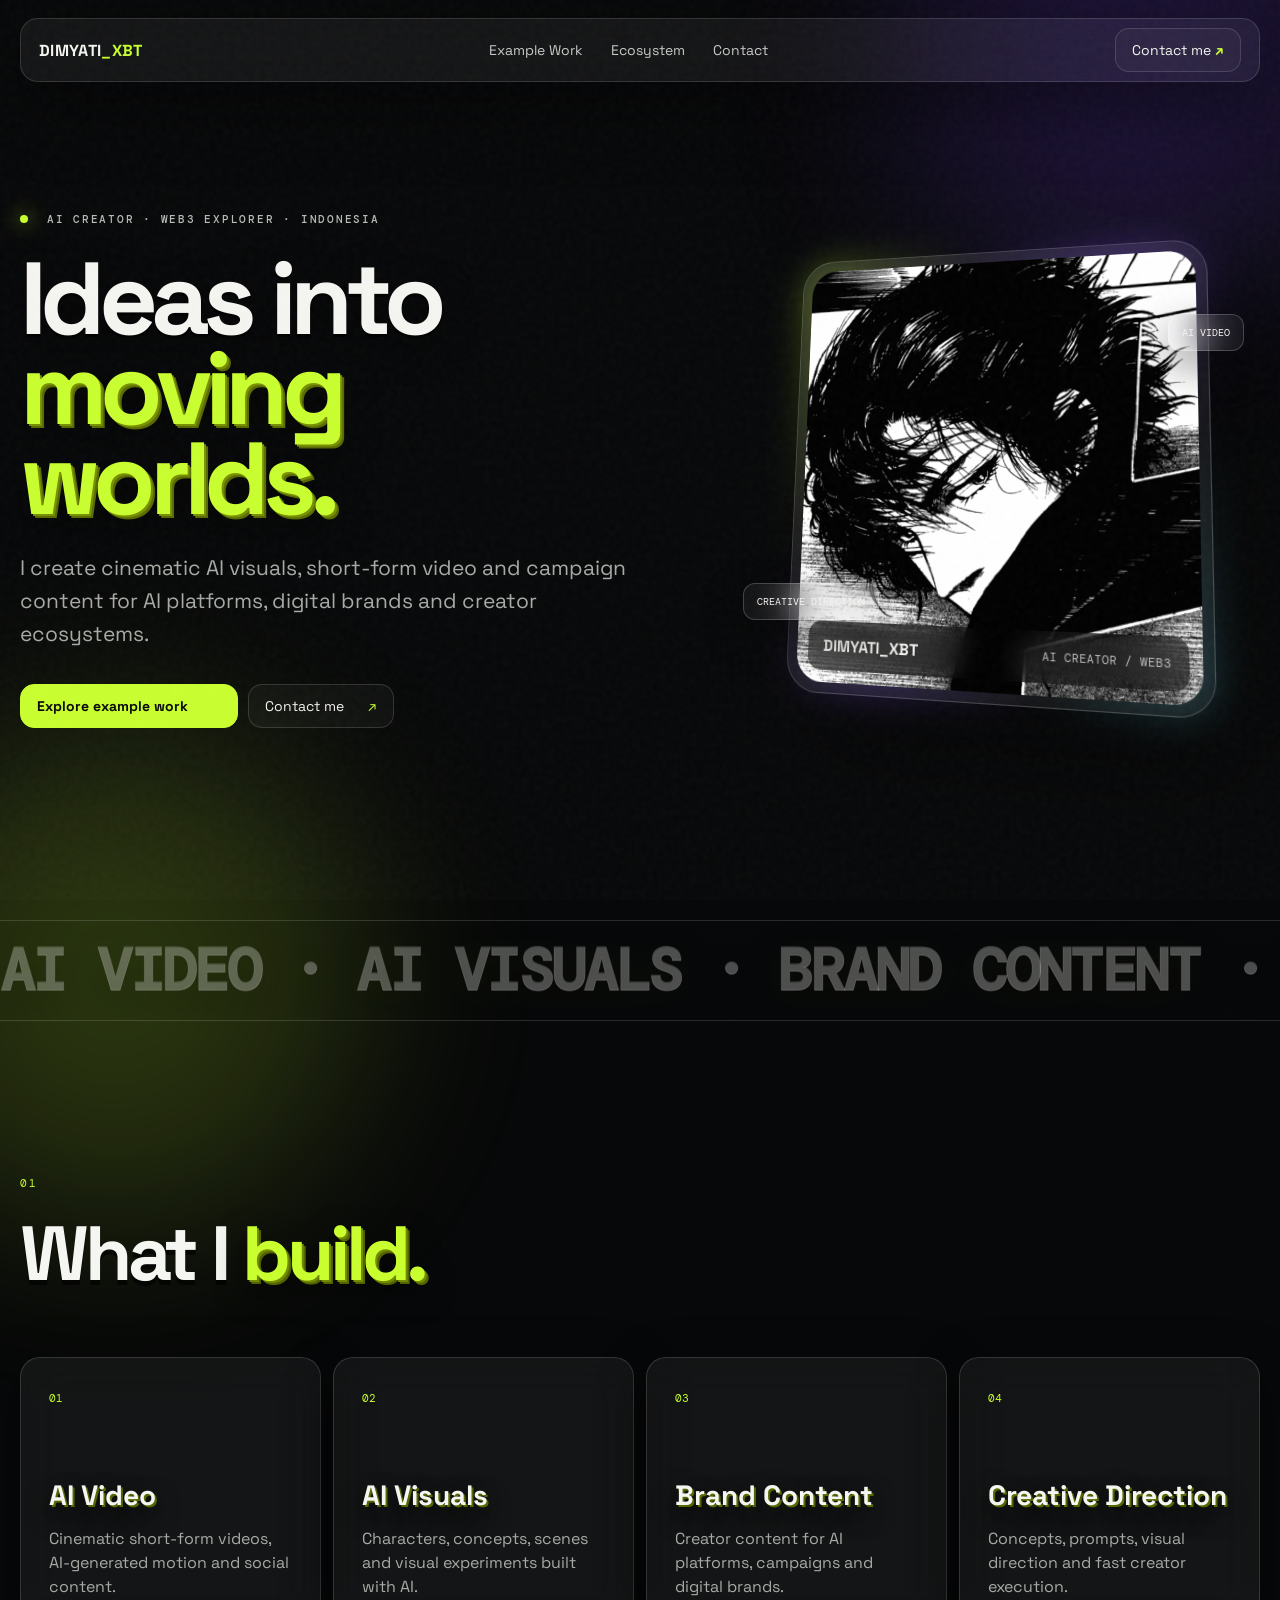
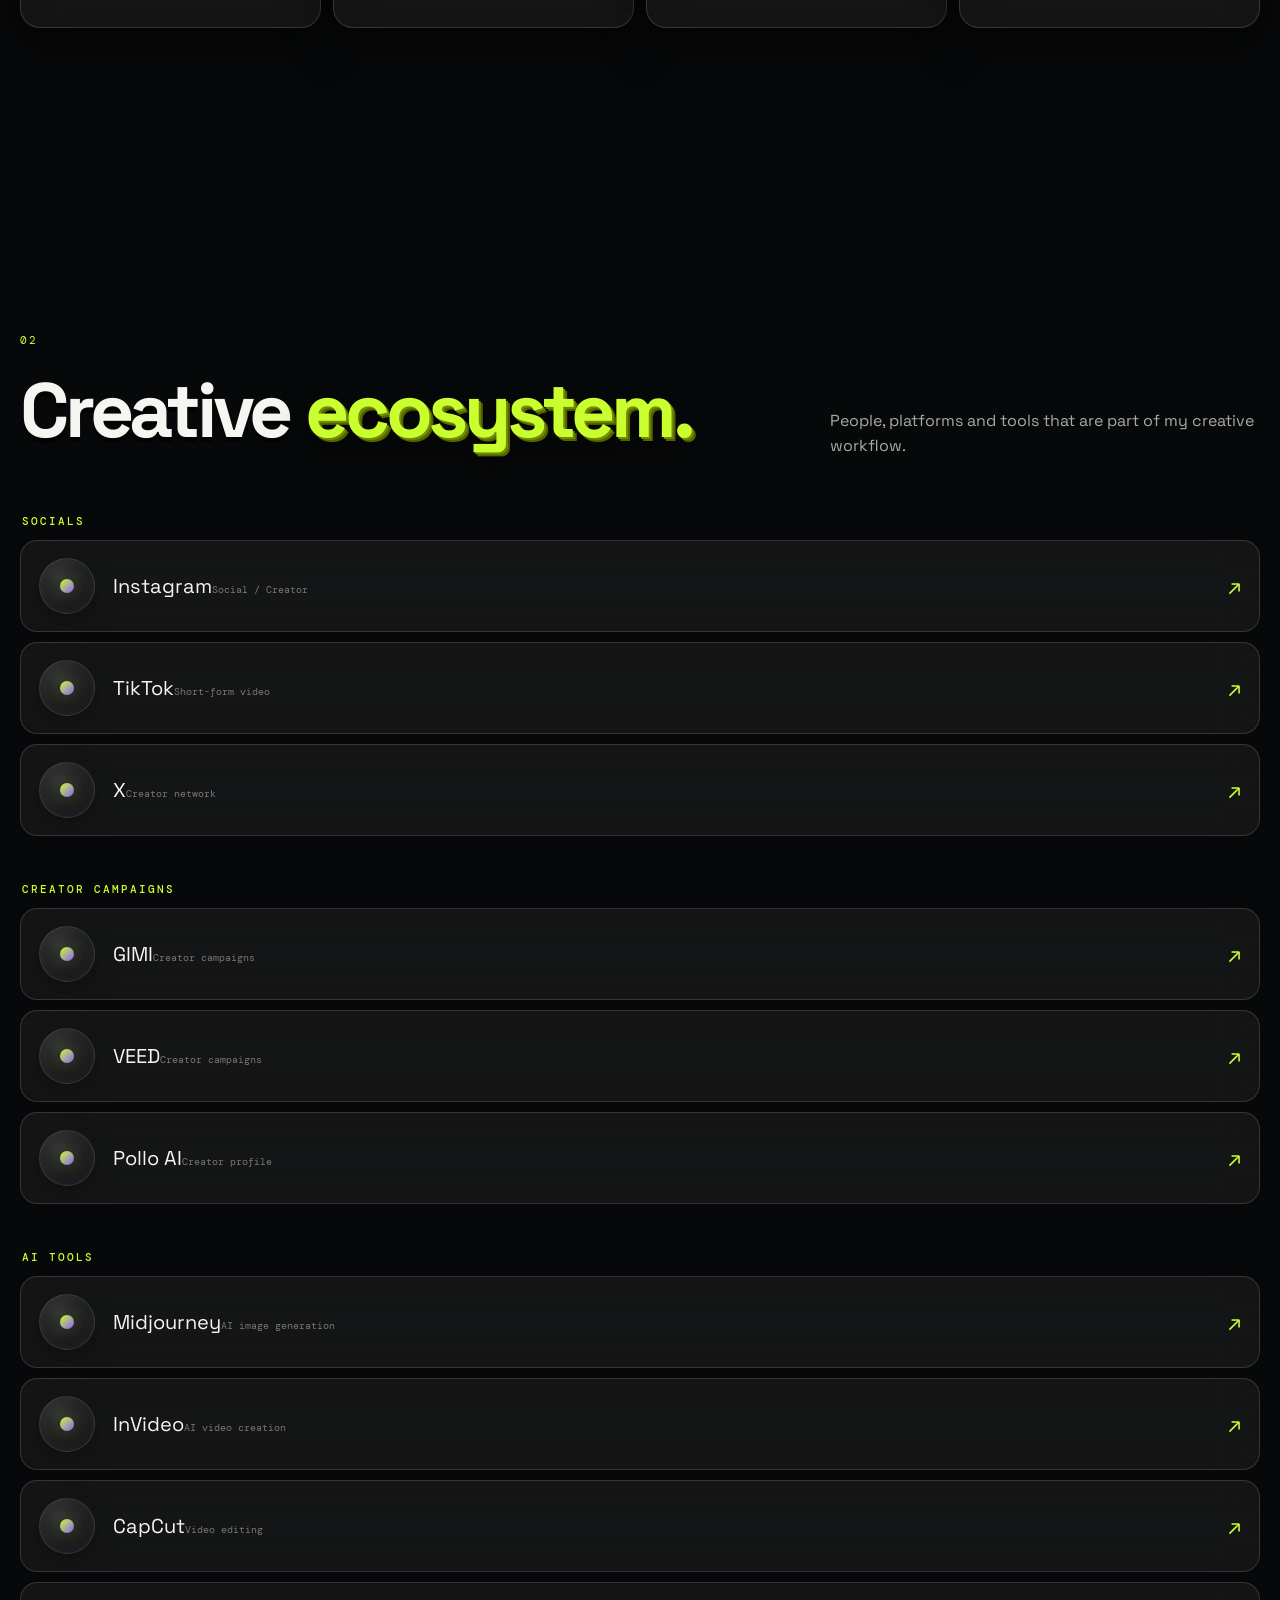
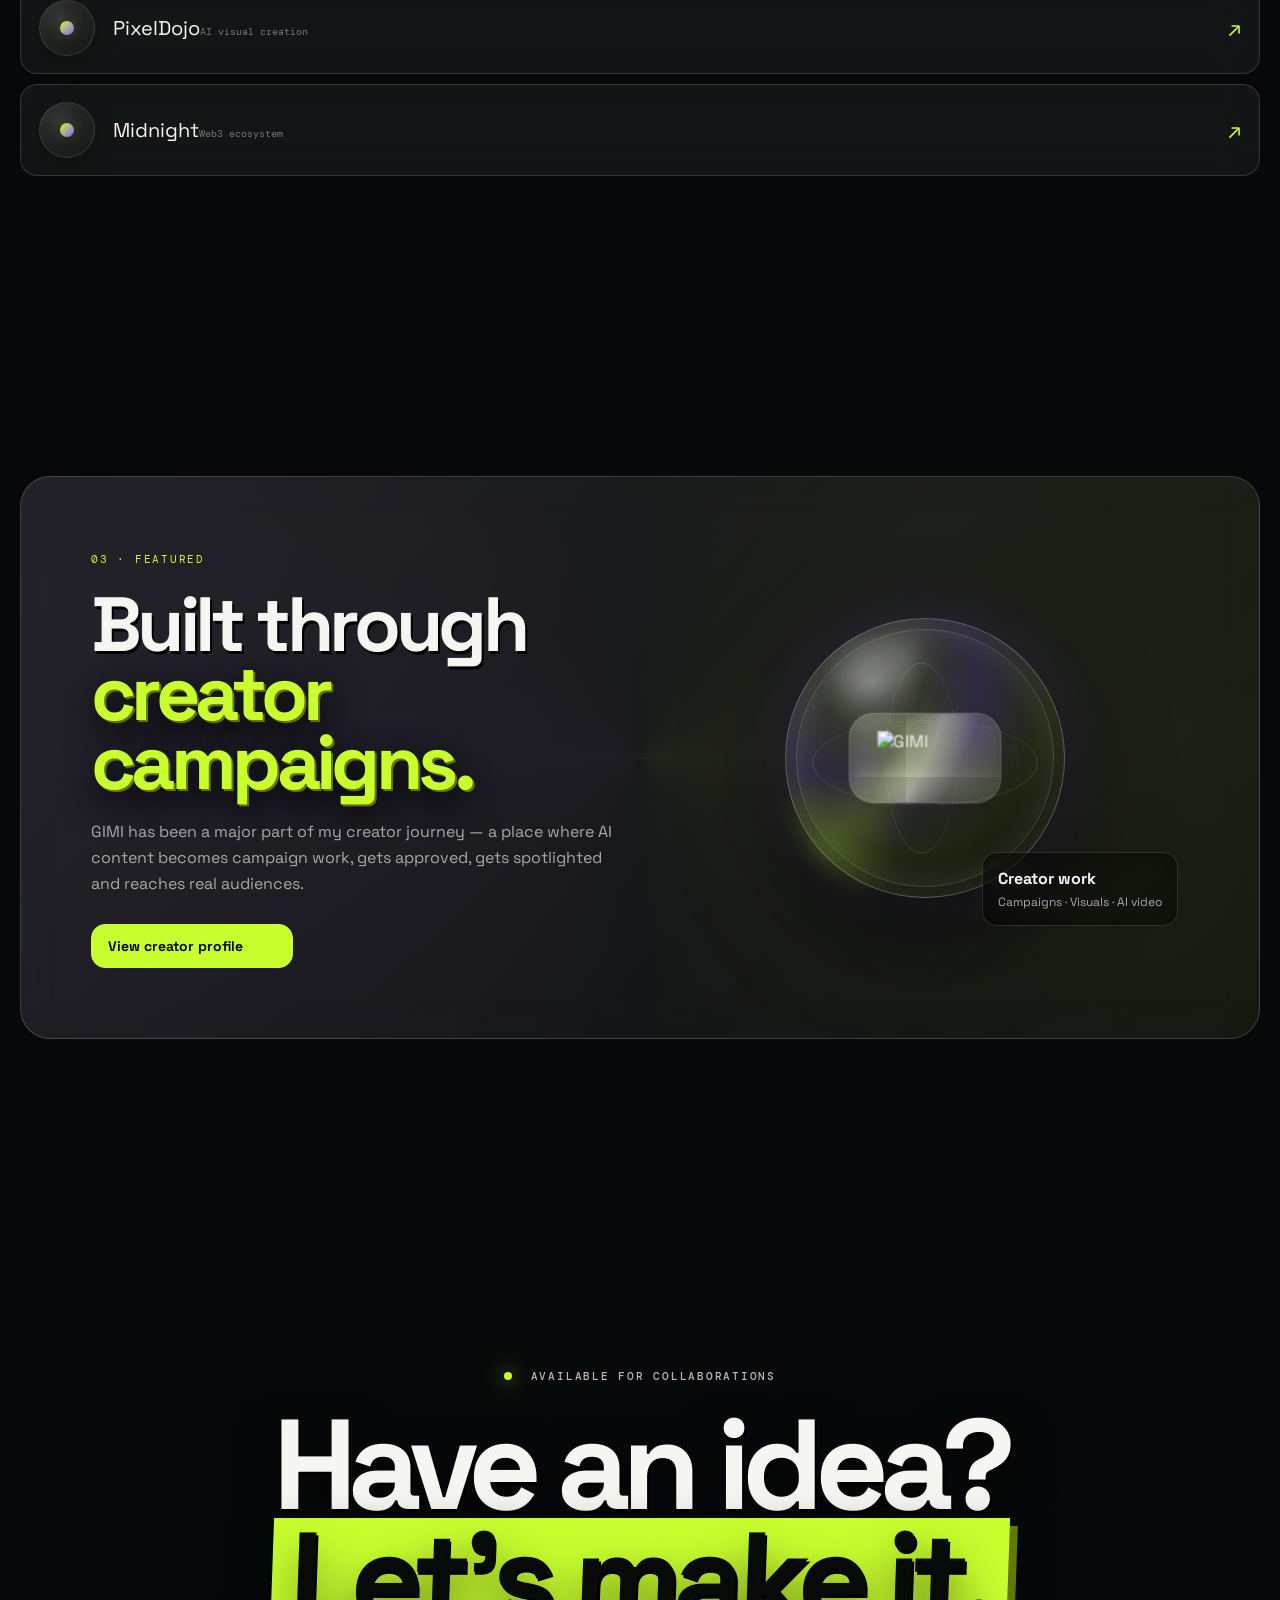
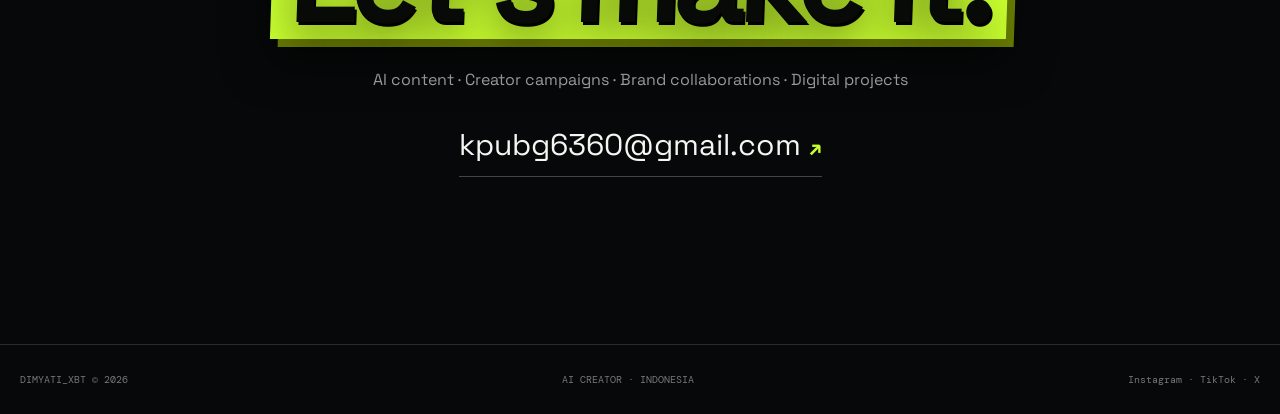
==== commit 21d9f24c: "Add files via upload" ====
--- a/index.html
+++ b/index.html
@@ -4,27 +4,27 @@
 <meta charset="utf-8">
 <meta name="viewport" content="width=device-width,initial-scale=1,viewport-fit=cover">
 <meta name="theme-color" content="#070809">
-<meta name="description" content="DIMYATI_XBT — AI creator portfolio, visual experiments, campaign work and creative direction.">
+<meta name="description" content="DIMYATI_XBT — AI creator portfolio, campaign work, visual experiments and creative direction.">
 <title>DIMYATI_XBT — AI Creator</title>
 <link rel="preconnect" href="https://fonts.googleapis.com">
 <link rel="preconnect" href="https://fonts.gstatic.com" crossorigin>
 <link href="https://fonts.googleapis.com/css2?family=DM+Mono:wght@400;500&family=Space+Grotesk:wght@400;500;600;700&display=swap" rel="stylesheet">
 <link rel="stylesheet" href="style.css">
 </head>
-<body>
+<body data-page="home">
 <div class="noise"></div><div class="orb orb-a"></div><div class="orb orb-b"></div><div class="scroll-progress"></div>
 <header class="nav glass">
-  <a class="brand" href="#top">DIMYATI<span>_XBT</span></a>
-  <nav><a href="#work">Work</a><a href="#ecosystem">Ecosystem</a><a href="#contact">Contact</a></nav>
-  <a class="nav-cta magnetic" href="mailto:kpubg6360@gmail.com">Work with me <b>↗</b></a>
+  <a class="brand" href="index.html">DIMYATI<span>_XBT</span></a>
+  <nav><a href="work.html">Example Work</a><a href="#ecosystem">Ecosystem</a><a href="#contact">Contact</a></nav>
+  <a class="nav-cta magnetic" href="mailto:kpubg6360@gmail.com">Contact me <b>↗</b></a>
 </header>
 <main id="top">
 <section class="hero section">
   <div class="hero-copy reveal">
     <div class="eyebrow"><i></i> AI CREATOR · WEB3 EXPLORER · INDONESIA</div>
-    <h1 class="hero-title" data-text="Ideas into moving worlds.">Ideas into<br><span>moving worlds.</span></h1>
+    <h1 class="hero-title">Ideas into<br><span>moving worlds.</span></h1>
     <p>I create cinematic AI visuals, short-form video and campaign content for AI platforms, digital brands and creator ecosystems.</p>
-    <div class="hero-actions"><a class="button primary magnetic" href="#work">Explore the work <span>↘</span></a><a class="button magnetic" href="mailto:kpubg6360@gmail.com">Contact me <span>↗</span></a></div>
+    <div class="hero-actions"><a class="button primary magnetic" href="work.html">Explore example work <span>↘</span></a><a class="button magnetic" href="mailto:kpubg6360@gmail.com">Contact me <span>↗</span></a></div>
   </div>
   <div class="profile-wrap reveal">
     <div class="profile-card glass-3d tilt3d"><img src="profile.jpeg" alt="Dimyati_XBT profile visual"><div class="profile-meta"><strong>DIMYATI_XBT</strong><small>AI CREATOR / WEB3</small></div></div>
@@ -32,17 +32,8 @@
   </div>
 </section>
 <section class="ticker"><div>AI VIDEO · AI VISUALS · BRAND CONTENT · CREATIVE DIRECTION · AI VIDEO · AI VISUALS · BRAND CONTENT · CREATIVE DIRECTION ·</div></section>
-<section id="work" class="section showcase">
-  <div class="section-head reveal"><div><span class="index">01</span><h2>Vertical <span>motion.</span></h2></div><p>Selected 9:16 work — built to move, stop the scroll and make a visual idea feel real.</p></div>
-  <div class="vertical-stage" id="verticalStage"></div>
-</section>
-<section class="breather"><div class="breather-line"></div><p>Different tools. Different campaigns.<br><strong>One visual language.</strong></p><div class="breather-orb"></div></section>
-<section class="section horizontal-work">
-  <div class="section-head reveal"><div><span class="index">02</span><h2>Wide screen <span>work.</span></h2></div><p>Swipe, drag or use the arrows. One frame at a time, so every piece gets room to breathe.</p></div>
-  <div class="carousel-wrap reveal"><button class="carousel-btn prev" aria-label="Previous">←</button><div class="carousel" id="carousel"></div><button class="carousel-btn next" aria-label="Next">→</button><div class="drag-hint">SWIPE / DRAG <span>↔</span></div></div>
-</section>
 <section class="section capabilities">
-  <div class="section-head reveal"><div><span class="index">03</span><h2>What I <span>build.</span></h2></div></div>
+  <div class="section-head reveal"><div><span class="index">01</span><h2>What I <span>build.</span></h2></div></div>
   <div class="cap-grid">
     <article class="cap glass reveal"><span>01</span><h3>AI Video</h3><p>Cinematic short-form videos, AI-generated motion and social content.</p></article>
     <article class="cap glass reveal"><span>02</span><h3>AI Visuals</h3><p>Characters, concepts, scenes and visual experiments built with AI.</p></article>
@@ -51,13 +42,17 @@
   </div>
 </section>
 <section id="ecosystem" class="section ecosystem">
-  <div class="section-head reveal"><div><span class="index">04</span><h2>Creative <span>ecosystem.</span></h2></div><p>Platforms, communities and creative environments that shape my work.</p></div>
-  <div class="logo-stack" id="logoStack"></div>
+  <div class="section-head reveal"><div><span class="index">02</span><h2>Creative <span>ecosystem.</span></h2></div><p>People, platforms and tools that are part of my creative workflow.</p></div>
+  <div class="ecosystem-groups">
+    <div class="eco-group reveal"><div class="eco-label">SOCIALS</div><div class="logo-stack" id="socialStack"></div></div>
+    <div class="eco-group reveal"><div class="eco-label">CREATOR CAMPAIGNS</div><div class="logo-stack" id="campaignStack"></div></div>
+    <div class="eco-group reveal"><div class="eco-label">AI TOOLS</div><div class="logo-stack" id="toolsStack"></div></div>
+  </div>
 </section>
 <section class="section gimi-case">
   <div class="case-card glass-3d reveal">
-    <div class="case-copy"><span class="index">05 · FEATURED</span><h2>Built through<br><em>creator campaigns.</em></h2><p>GIMI has been a major part of my creator journey — a place where AI content becomes campaign work, gets approved, gets spotlighted and reaches real audiences.</p><a class="button primary magnetic" href="https://app.gimi.co/en/sign-up?code=RI-RFS6XE6YV4DF" target="_blank" rel="noopener">View creator profile <span>↗</span></a></div>
-    <div class="case-art"><div class="orb-card"><img src="gimi-logo.png" alt="GIMI"></div><div class="mini-stat"><b>Creator work</b><span>Campaigns · Visuals · AI video</span></div></div>
+    <div class="case-copy"><span class="index">03 · FEATURED</span><h2>Built through<br><em>creator campaigns.</em></h2><p>GIMI has been a major part of my creator journey — a place where AI content becomes campaign work, gets approved, gets spotlighted and reaches real audiences.</p><a class="button primary magnetic" href="https://app.gimi.co/en/sign-up?code=RI-RFS6XE6YV4DF" target="_blank" rel="noopener">View creator profile <span>↗</span></a></div>
+    <div class="case-art"><div class="gimi-orb tilt3d" id="gimiOrb" aria-label="GIMI creator campaign"><div class="gimi-ring ring-a"></div><div class="gimi-ring ring-b"></div><div class="gimi-glow"></div><div class="gimi-logo-plane"><img src="https://www.gimi.co/favicon.ico" alt="GIMI"></div><div class="gimi-reflection"></div></div><div class="mini-stat"><b>Creator work</b><span>Campaigns · Visuals · AI video</span></div></div>
   </div>
 </section>
 <section id="contact" class="section contact reveal"><div class="eyebrow"><i></i> AVAILABLE FOR COLLABORATIONS</div><h2>Have an idea?<br><span>Let’s make it.</span></h2><p>AI content · Creator campaigns · Brand collaborations · Digital projects</p><a class="email-link magnetic" href="mailto:kpubg6360@gmail.com">kpubg6360@gmail.com <b>↗</b></a></section>
--- a/style.css
+++ b/style.css
@@ -1,25 +1,19 @@
 :root{--bg:#070809;--panel:rgba(255,255,255,.055);--line:rgba(255,255,255,.14);--text:#f5f5f1;--muted:#a8aaa6;--violet:#8a5cff;--lime:#c9ff2f;--cyan:#70e7ff;--max:1240px}
-*{box-sizing:border-box}html{scroll-behavior:smooth}body{margin:0;background:var(--bg);color:var(--text);font-family:'Space Grotesk',sans-serif;overflow-x:hidden}a{color:inherit;text-decoration:none}button{font:inherit}.noise{position:fixed;inset:0;pointer-events:none;opacity:.035;z-index:80;background-image:url("data:image/svg+xml,%3Csvg viewBox='0 0 180 180' xmlns='http://www.w3.org/2000/svg'%3E%3Cfilter id='n'%3E%3CfeTurbulence type='fractalNoise' baseFrequency='.8' numOctaves='3' stitchTiles='stitch'/%3E%3C/filter%3E%3Crect width='100%25' height='100%25' filter='url(%23n)'/%3E%3C/svg%3E")}.orb{position:fixed;width:38vw;height:38vw;border-radius:50%;filter:blur(100px);opacity:.18;pointer-events:none;z-index:-1}.orb-a{background:#7d42ff;top:-15vw;right:-8vw;animation:orbFloat 13s ease-in-out infinite}.orb-b{background:#c9ff2f;bottom:-25vw;left:-10vw;animation:orbFloat 17s ease-in-out infinite reverse}.glass{background:var(--panel);border:1px solid var(--line);backdrop-filter:blur(22px);-webkit-backdrop-filter:blur(22px)}.glass-3d{background:linear-gradient(135deg,rgba(255,255,255,.10),rgba(255,255,255,.035));border:1px solid rgba(255,255,255,.18);backdrop-filter:blur(24px);-webkit-backdrop-filter:blur(24px)}.scroll-progress{position:fixed;left:0;top:0;width:0;height:2px;background:linear-gradient(90deg,var(--lime),var(--cyan),var(--violet));z-index:100;box-shadow:0 0 18px #c9ff2f80}.nav{position:fixed;top:18px;left:50%;transform:translateX(-50%);width:min(calc(100% - 32px),var(--max));height:64px;border-radius:18px;display:flex;align-items:center;justify-content:space-between;padding:0 18px;z-index:70;box-shadow:0 20px 70px #0008}.brand{font-weight:700;letter-spacing:.02em}.brand span{color:var(--lime)}nav{display:flex;gap:28px;color:#c8cac6;font-size:14px}nav a{transition:.25s}nav a:hover{color:var(--lime);transform:translateY(-1px)}.nav-cta,.button{border:1px solid var(--line);border-radius:14px;padding:12px 16px;font-size:14px;background:rgba(255,255,255,.035);transition:transform .3s,border-color .3s,background .3s,box-shadow .3s}.nav-cta:hover,.button:hover{border-color:#c9ff2f66;box-shadow:0 12px 40px #c9ff2f12}.nav-cta b,.button span,.email-link b{color:var(--lime)}.section{width:min(calc(100% - 40px),var(--max));margin:auto;padding:150px 0}.hero{min-height:100vh;display:grid;grid-template-columns:1.08fr .92fr;align-items:center;gap:70px;padding-top:170px;position:relative}.hero-copy{position:relative;z-index:5}.eyebrow{font:500 11px/1.3 'DM Mono',monospace;letter-spacing:.16em;color:#b9bbb7}.eyebrow i{display:inline-block;width:8px;height:8px;background:var(--lime);border-radius:50%;margin-right:10px;box-shadow:0 0 20px var(--lime);animation:pulse 2s ease-in-out infinite}h1,h2,h3,p{margin:0}h1{font-size:clamp(54px,8vw,112px);line-height:.88;letter-spacing:-.065em;margin:28px 0}h1 span,h2 span{color:var(--lime)}.hero-title{position:relative;text-shadow:0 3px 0 #000,0 12px 35px #0009;transform-style:preserve-3d}.hero-title span{display:inline-block;text-shadow:2px 2px 0 #789000,4px 4px 0 #596b00,0 14px 35px #000a;animation:titleFloat 5s ease-in-out infinite}.hero-title:after{content:"";position:absolute;inset:0;pointer-events:none;background:linear-gradient(110deg,transparent 20%,#fff4 45%,transparent 55%);mix-blend-mode:screen;transform:translateX(-110%);animation:sheen 6s ease-in-out infinite}.hero-copy>p{max-width:610px;color:var(--muted);font-size:clamp(17px,2vw,21px);line-height:1.55}.hero-actions{display:flex;gap:10px;margin-top:34px}.button{display:inline-flex;gap:24px;align-items:center;justify-content:space-between}.button.primary{background:var(--lime);color:#090a08;border-color:var(--lime);font-weight:700}.profile-wrap{position:relative;min-height:600px;display:grid;place-items:center;perspective:1200px}.profile-card{width:min(420px,80%);aspect-ratio:1/1.08;border-radius:34px;padding:10px;transform:perspective(1000px) rotateY(-9deg) rotateX(5deg);box-shadow:30px 40px 100px #0008;transition:transform .5s;transform-style:preserve-3d;position:relative}.profile-card:before{content:"";position:absolute;inset:-1px;border-radius:35px;background:linear-gradient(120deg,#c9ff2f55,transparent 28%,#8a5cff44,transparent 75%,#70e7ff44);filter:blur(18px);z-index:-1;animation:borderGlow 7s linear infinite}.profile-card img{width:100%;height:100%;object-fit:cover;border-radius:27px;filter:contrast(1.05);display:block}.profile-meta{position:absolute;bottom:22px;left:22px;right:22px;padding:14px 16px;border-radius:14px;background:rgba(0,0,0,.5);backdrop-filter:blur(14px);display:flex;justify-content:space-between;align-items:center}.profile-meta small{font:11px 'DM Mono',monospace;color:#bbb}.floating-chip{position:absolute;padding:11px 13px;border:1px solid #fff3;border-radius:12px;background:#ffffff0d;backdrop-filter:blur(20px);font:10px 'DM Mono',monospace;box-shadow:0 15px 40px #0006;animation:float 5s ease-in-out infinite;transform-style:preserve-3d}.chip-1{right:3%;top:24%}.chip-2{left:4%;bottom:25%;animation-delay:-2s}.ticker{overflow:hidden;border-top:1px solid var(--line);border-bottom:1px solid var(--line);white-space:nowrap;padding:16px 0;color:#777;font:12px 'DM Mono',monospace}.ticker div{display:inline-block;animation:ticker 32s linear infinite}.section-head{display:flex;justify-content:space-between;align-items:end;gap:30px;margin-bottom:55px}.section-head h2{font-size:clamp(42px,6vw,80px);letter-spacing:-.055em;margin-top:12px;text-shadow:0 5px 0 #0009}.section-head h2 span{display:inline-block;text-shadow:2px 2px 0 #738b00,4px 4px 0 #536300,0 12px 30px #0009;transform:translateZ(0)}.section-head p{max-width:430px;color:var(--muted);line-height:1.55}.index{font:11px 'DM Mono',monospace;color:var(--lime);letter-spacing:.16em}.vertical-stage{position:relative;display:flex;overflow-x:auto;overflow-y:hidden;gap:22px;padding:12px max(18px,calc((100vw - min(1240px,100vw - 40px))/2)) 55px;scroll-snap-type:x mandatory;scroll-behavior:smooth;scrollbar-width:none;overscroll-behavior-x:contain;touch-action:pan-x;align-items:center;cursor:grab}.v-card{position:relative;flex:0 0 min(500px,calc(100vw - 64px));width:min(500px,calc(100vw - 64px));aspect-ratio:9/16;margin:0;scroll-snap-align:center;border-radius:30px;padding:8px;background:#ffffff0a;border:1px solid #fff3;backdrop-filter:blur(24px);box-shadow:0 35px 100px #0009;overflow:hidden;transform-style:preserve-3d;transition:transform .35s cubic-bezier(.2,.8,.2,1),filter .35s,opacity .35s;contain:layout paint;}.v-card:before{content:"";position:absolute;inset:-2px;border-radius:32px;background:conic-gradient(from 90deg,#c9ff2f00,#c9ff2f55,#8a5cff55,#70e7ff44,#c9ff2f00);filter:blur(12px);z-index:-1;animation:spinBorder 9s linear infinite}.v-card:after{content:"";position:absolute;inset:8px;border-radius:23px;background:linear-gradient(145deg,#fff2,transparent 28%,transparent 68%,#c9ff2f0d);pointer-events:none;z-index:1}.v-card video{width:100%;height:100%;object-fit:cover;border-radius:23px;display:block;background:#111;transform:translateZ(20px)}.v-card.is-active{box-shadow:0 45px 130px #000b,0 0 50px #8a5cff18}.v-info{position:absolute;left:24px;right:24px;bottom:24px;z-index:3;padding:15px 16px;border-radius:15px;background:#06070888;border:1px solid #fff2;backdrop-filter:blur(15px);transform:translateZ(42px)}.v-info small{font:10px 'DM Mono',monospace;color:var(--lime)}.v-info h3{font-size:20px;margin-top:5px}.sound{position:absolute;right:20px;top:20px;z-index:5;border:1px solid #fff4;background:#0008;color:white;width:42px;height:42px;border-radius:50%;backdrop-filter:blur(15px);cursor:pointer;transition:.25s}.sound:hover{transform:scale(1.08);border-color:#c9ff2f88}.sound.active{color:#080a08;background:var(--lime);border-color:var(--lime)}.breather{min-height:85vh;display:grid;place-items:center;text-align:center;padding:80px 20px;position:relative;overflow:hidden}.breather-line{width:1px;height:190px;background:linear-gradient(transparent,var(--lime),transparent);margin:auto;box-shadow:0 0 30px #c9ff2f55}.breather p{font-size:clamp(26px,4vw,54px);line-height:1.1;letter-spacing:-.04em;color:#aaa;position:relative;z-index:2}.breather strong{color:white;text-shadow:2px 2px 0 #789000,0 10px 30px #000}.breather-orb{position:absolute;width:360px;height:360px;border-radius:50%;background:radial-gradient(circle,#8a5cff28,transparent 65%);filter:blur(12px);animation:orbFloat 8s ease-in-out infinite}.carousel-wrap{position:relative}.carousel{display:flex;overflow-x:auto;scroll-snap-type:x mandatory;scroll-behavior:smooth;gap:28px;padding:20px 5vw 50px;cursor:grab;scrollbar-width:none;overscroll-behavior-x:contain;touch-action:pan-x}.carousel::-webkit-scrollbar{display:none}.h-card{flex:0 0 min(900px,84vw);scroll-snap-align:center;border-radius:26px;padding:8px;background:#ffffff0a;border:1px solid var(--line);box-shadow:0 30px 90px #0008;position:relative;overflow:hidden;transform-style:preserve-3d;transition:transform .35s,box-shadow .35s}.h-card:hover{transform:perspective(1200px) rotateX(2deg) translateY(-4px);box-shadow:0 45px 110px #000b}.h-card:before{content:"";position:absolute;inset:0;background:linear-gradient(125deg,#fff2,transparent 35%,#c9ff2f0a);z-index:1;pointer-events:none}.h-card video{display:block;width:100%;aspect-ratio:16/9;object-fit:cover;border-radius:19px;background:#111}.h-info{display:flex;justify-content:space-between;align-items:center;padding:18px 10px 8px;gap:15px}.h-info h3{font-size:22px}.h-info small{font:10px 'DM Mono',monospace;color:#aaa}.h-sound{border:1px solid #fff3;background:#0009;color:#fff;width:38px;height:38px;border-radius:50%;cursor:pointer}.h-sound.active{background:var(--lime);color:#080a08;border-color:var(--lime)}.carousel-btn{position:absolute;top:45%;z-index:4;width:46px;height:46px;border-radius:50%;border:1px solid var(--line);background:#050607b8;color:white;backdrop-filter:blur(15px);cursor:pointer;transition:.25s}.carousel-btn:hover{background:var(--lime);color:#080a08;transform:scale(1.06)}.prev{left:0}.next{right:0}.drag-hint{text-align:center;color:#666;font:10px 'DM Mono',monospace;letter-spacing:.14em}.cap-grid{display:grid;grid-template-columns:repeat(4,1fr);gap:12px}.cap{padding:28px;min-height:250px;border-radius:20px;transform-style:preserve-3d;transition:.35s;box-shadow:0 14px 50px #0007}.cap:hover{transform:perspective(900px) rotateX(3deg) rotateY(-2deg) translateY(-5px);border-color:#c9ff2f40}.cap span{font:11px 'DM Mono',monospace;color:var(--lime)}.cap h3{font-size:28px;margin:70px 0 14px;text-shadow:2px 2px 0 #546700,0 10px 25px #000}.cap p{color:var(--muted);line-height:1.5}.logo-stack{display:grid;gap:10px}.logo-item{min-height:92px;border-radius:17px;padding:15px 18px;display:flex;align-items:center;justify-content:space-between;transition:.35s;transform-style:preserve-3d;position:relative;overflow:hidden}.logo-item:before{content:"";position:absolute;inset:0;background:linear-gradient(110deg,transparent 20%,#fff2 45%,transparent 60%);transform:translateX(-120%);transition:transform .8s}.logo-item:hover:before{transform:translateX(120%)}.logo-item:hover{transform:perspective(900px) rotateX(3deg) translateY(-4px);background:#ffffff0f;border-color:#c9ff2f59}.logo-left{display:flex;align-items:center;gap:18px;position:relative;z-index:1}.logo-box{width:56px;height:56px;border-radius:14px;display:grid;place-items:center;background:#fff0;border:1px solid #fff2;overflow:hidden;box-shadow:inset 0 0 25px #fff08}.logo-box img{max-width:70%;max-height:70%;object-fit:contain}.logo-fallback{font-weight:700;font-size:18px}.logo-name{font-size:20px}.logo-role{font:10px 'DM Mono',monospace;color:#777;margin-top:4px}.logo-arrow{color:var(--lime);font-size:22px;position:relative;z-index:1}.case-card{border-radius:30px;padding:70px;display:grid;grid-template-columns:1fr 1fr;gap:40px;overflow:hidden;position:relative}.case-card:after{content:"";position:absolute;inset:-50%;background:conic-gradient(from 0deg,transparent,#c9ff2f0d,transparent,#8a5cff0d,transparent);animation:spin 18s linear infinite;pointer-events:none}.case-copy,.case-art{position:relative;z-index:2}.case-copy h2{font-size:clamp(46px,6vw,80px);line-height:.9;letter-spacing:-.06em;margin:22px 0;text-shadow:2px 3px 0 #000}.case-copy h2 em{color:var(--lime);font-style:normal;text-shadow:2px 2px 0 #657600,0 12px 35px #000}.case-copy p{max-width:540px;color:var(--muted);line-height:1.6;margin-bottom:28px}.case-art{display:grid;place-items:center;min-height:360px}.orb-card{width:260px;height:260px;border-radius:50%;display:grid;place-items:center;background:radial-gradient(circle at 35% 25%,#fff6,#8a5cff40 35%,#c9ff2f14 70%,transparent);border:1px solid #fff4;box-shadow:inset 0 0 50px #fff1,0 30px 100px #8a5cff26;animation:float 7s ease-in-out infinite}.orb-card img{width:145px;filter:drop-shadow(0 10px 25px #0008)}.mini-stat{position:absolute;bottom:10%;right:2%;padding:15px;border-radius:15px;background:#0008;border:1px solid var(--line);backdrop-filter:blur(15px);display:flex;flex-direction:column}.mini-stat span{font-size:12px;color:#aaa;margin-top:5px}.contact{text-align:center;padding-top:180px;padding-bottom:180px}.contact h2{font-size:clamp(60px,10vw,130px);line-height:.82;letter-spacing:-.07em;margin:30px 0;text-shadow:2px 3px 0 #000,0 20px 45px #0008}.contact h2 span{display:inline-block;background:var(--lime);color:#080a08;padding:8px 18px;box-shadow:8px 8px 0 #657900,0 20px 45px #0008;transform:skewX(-2deg)}.contact p{color:#aaa;margin-bottom:35px}.email-link{font-size:clamp(18px,3vw,30px);border-bottom:1px solid #444;padding-bottom:12px}.email-link b{font-size:.7em}footer{border-top:1px solid var(--line);padding:28px 20px;display:flex;justify-content:space-between;gap:20px;color:#777;font:10px 'DM Mono',monospace}footer a:hover{color:white}
+*{box-sizing:border-box}html{scroll-behavior:smooth}body{margin:0;background:var(--bg);color:var(--text);font-family:'Space Grotesk',sans-serif;overflow-x:hidden}a{color:inherit;text-decoration:none}button{font:inherit}.noise{position:fixed;inset:0;pointer-events:none;opacity:.035;z-index:80;background-image:url("data:image/svg+xml,%3Csvg viewBox='0 0 180 180' xmlns='http://www.w3.org/2000/svg'%3E%3Cfilter id='n'%3E%3CfeTurbulence type='fractalNoise' baseFrequency='.8' numOctaves='3' stitchTiles='stitch'/%3E%3C/filter%3E%3Crect width='100%25' height='100%25' filter='url(%23n)'/%3E%3C/svg%3E")}.orb{position:fixed;width:38vw;height:38vw;border-radius:50%;filter:blur(100px);opacity:.18;pointer-events:none;z-index:-1}.orb-a{background:#7d42ff;top:-15vw;right:-8vw;animation:orbFloat 13s ease-in-out infinite}.orb-b{background:#c9ff2f;bottom:-25vw;left:-10vw;animation:orbFloat 17s ease-in-out infinite reverse}.glass{background:var(--panel);border:1px solid var(--line);backdrop-filter:blur(22px);-webkit-backdrop-filter:blur(22px)}.glass-3d{background:linear-gradient(135deg,rgba(255,255,255,.10),rgba(255,255,255,.035));border:1px solid rgba(255,255,255,.18);backdrop-filter:blur(24px);-webkit-backdrop-filter:blur(24px)}.scroll-progress{position:fixed;left:0;top:0;width:0;height:2px;background:linear-gradient(90deg,var(--lime),var(--cyan),var(--violet));z-index:100;box-shadow:0 0 18px #c9ff2f80}.nav{position:fixed;top:18px;left:50%;transform:translateX(-50%);width:min(calc(100% - 32px),var(--max));height:64px;border-radius:18px;display:flex;align-items:center;justify-content:space-between;padding:0 18px;z-index:70;box-shadow:0 20px 70px #0008}.brand{font-weight:700;letter-spacing:.02em}.brand span{color:var(--lime)}nav{display:flex;gap:28px;color:#c8cac6;font-size:14px}nav a{transition:.25s}nav a:hover{color:var(--lime);transform:translateY(-1px)}.nav-cta,.button{border:1px solid var(--line);border-radius:14px;padding:12px 16px;font-size:14px;background:rgba(255,255,255,.035);transition:transform .3s,border-color .3s,background .3s,box-shadow .3s}.nav-cta:hover,.button:hover{border-color:#c9ff2f66;box-shadow:0 12px 40px #c9ff2f12}.nav-cta b,.button span,.email-link b{color:var(--lime)}.section{width:min(calc(100% - 40px),var(--max));margin:auto;padding:150px 0}.hero{min-height:100vh;display:grid;grid-template-columns:1.08fr .92fr;align-items:center;gap:70px;padding-top:170px;position:relative}.hero-copy{position:relative;z-index:5}.eyebrow{font:500 11px/1.3 'DM Mono',monospace;letter-spacing:.16em;color:#b9bbb7}.eyebrow i{display:inline-block;width:8px;height:8px;background:var(--lime);border-radius:50%;margin-right:10px;box-shadow:0 0 20px var(--lime);animation:pulse 2s ease-in-out infinite}h1,h2,h3,p{margin:0}h1{font-size:clamp(54px,8vw,112px);line-height:.88;letter-spacing:-.065em;margin:28px 0}h1 span,h2 span{color:var(--lime)}.hero-title{position:relative;text-shadow:0 3px 0 #000,0 12px 35px #0009;transform-style:preserve-3d}.hero-title span{display:inline-block;text-shadow:2px 2px 0 #789000,4px 4px 0 #596b00,0 14px 35px #000a;animation:titleFloat 5s ease-in-out infinite}.hero-title:after{content:"";position:absolute;inset:0;pointer-events:none;background:linear-gradient(110deg,transparent 20%,#fff4 45%,transparent 55%);mix-blend-mode:screen;transform:translateX(-110%);animation:sheen 6s ease-in-out infinite}.hero-copy>p{max-width:610px;color:var(--muted);font-size:clamp(17px,2vw,21px);line-height:1.55}.hero-actions{display:flex;gap:10px;margin-top:34px}.button{display:inline-flex;gap:24px;align-items:center;justify-content:space-between}.button.primary{background:var(--lime);color:#090a08;border-color:var(--lime);font-weight:700}.profile-wrap{position:relative;min-height:600px;display:grid;place-items:center;perspective:1200px}.profile-card{width:min(420px,80%);aspect-ratio:1/1.08;border-radius:34px;padding:10px;transform:perspective(1000px) rotateY(-9deg) rotateX(5deg);box-shadow:30px 40px 100px #0008;transition:transform .5s;transform-style:preserve-3d;position:relative}.profile-card:before{content:"";position:absolute;inset:-1px;border-radius:35px;background:linear-gradient(120deg,#c9ff2f55,transparent 28%,#8a5cff44,transparent 75%,#70e7ff44);filter:blur(18px);z-index:-1;animation:borderGlow 7s linear infinite}.profile-card img{width:100%;height:100%;object-fit:cover;border-radius:27px;filter:contrast(1.05);display:block}.profile-meta{position:absolute;bottom:22px;left:22px;right:22px;padding:14px 16px;border-radius:14px;background:rgba(0,0,0,.5);backdrop-filter:blur(14px);display:flex;justify-content:space-between;align-items:center}.profile-meta small{font:11px 'DM Mono',monospace;color:#bbb}.floating-chip{position:absolute;padding:11px 13px;border:1px solid #fff3;border-radius:12px;background:#ffffff0d;backdrop-filter:blur(20px);font:10px 'DM Mono',monospace;box-shadow:0 15px 40px #0006;animation:float 5s ease-in-out infinite;transform-style:preserve-3d}.chip-1{right:3%;top:24%}.chip-2{left:4%;bottom:25%;animation-delay:-2s}.ticker{overflow:hidden;border-top:1px solid var(--line);border-bottom:1px solid var(--line);white-space:nowrap;padding:16px 0;color:#777;font:12px 'DM Mono',monospace}.ticker div{display:inline-block;animation:ticker 32s linear infinite}.section-head{display:flex;justify-content:space-between;align-items:end;gap:30px;margin-bottom:55px}.section-head h2{font-size:clamp(42px,6vw,80px);letter-spacing:-.055em;margin-top:12px;text-shadow:0 5px 0 #0009}.section-head h2 span{display:inline-block;text-shadow:2px 2px 0 #738b00,4px 4px 0 #536300,0 12px 30px #0009;transform:translateZ(0)}.section-head p{max-width:430px;color:var(--muted);line-height:1.55}.index{font:11px 'DM Mono',monospace;color:var(--lime);letter-spacing:.16em}.vertical-stage{height:calc(190vh + 700px);position:relative}.v-card{position:sticky;top:14vh;width:min(390px,68vw);aspect-ratio:9/16;margin:auto;border-radius:30px;padding:8px;background:#ffffff0a;border:1px solid #fff3;backdrop-filter:blur(24px);box-shadow:0 35px 100px #0009;overflow:hidden;transform-style:preserve-3d;transition:transform .35s cubic-bezier(.2,.8,.2,1),filter .35s,opacity .35s}.v-card:before{content:"";position:absolute;inset:-2px;border-radius:32px;background:conic-gradient(from 90deg,#c9ff2f00,#c9ff2f55,#8a5cff55,#70e7ff44,#c9ff2f00);filter:blur(12px);z-index:-1;animation:spinBorder 9s linear infinite}.v-card:after{content:"";position:absolute;inset:8px;border-radius:23px;background:linear-gradient(145deg,#fff2,transparent 28%,transparent 68%,#c9ff2f0d);pointer-events:none;z-index:1}.v-card video{width:100%;height:100%;object-fit:cover;border-radius:23px;display:block;background:#111;transform:translateZ(20px)}.v-card.is-active{box-shadow:0 45px 130px #000b,0 0 50px #8a5cff18}.v-info{position:absolute;left:24px;right:24px;bottom:24px;z-index:3;padding:15px 16px;border-radius:15px;background:#06070888;border:1px solid #fff2;backdrop-filter:blur(15px);transform:translateZ(42px)}.v-info small{font:10px 'DM Mono',monospace;color:var(--lime)}.v-info h3{font-size:20px;margin-top:5px}.sound{position:absolute;right:20px;top:20px;z-index:5;border:1px solid #fff4;background:#0008;color:white;width:42px;height:42px;border-radius:50%;backdrop-filter:blur(15px);cursor:pointer;transition:.25s}.sound:hover{transform:scale(1.08);border-color:#c9ff2f88}.sound.active{color:#080a08;background:var(--lime);border-color:var(--lime)}.breather{min-height:85vh;display:grid;place-items:center;text-align:center;padding:80px 20px;position:relative;overflow:hidden}.breather-line{width:1px;height:190px;background:linear-gradient(transparent,var(--lime),transparent);margin:auto;box-shadow:0 0 30px #c9ff2f55}.breather p{font-size:clamp(26px,4vw,54px);line-height:1.1;letter-spacing:-.04em;color:#aaa;position:relative;z-index:2}.breather strong{color:white;text-shadow:2px 2px 0 #789000,0 10px 30px #000}.breather-orb{position:absolute;width:360px;height:360px;border-radius:50%;background:radial-gradient(circle,#8a5cff28,transparent 65%);filter:blur(12px);animation:orbFloat 8s ease-in-out infinite}.carousel-wrap{position:relative}.carousel{display:flex;overflow-x:auto;scroll-snap-type:x mandatory;scroll-behavior:smooth;gap:28px;padding:20px 5vw 50px;cursor:grab;scrollbar-width:none;overscroll-behavior-x:contain;touch-action:pan-x}.carousel::-webkit-scrollbar{display:none}.h-card{flex:0 0 min(900px,84vw);scroll-snap-align:center;border-radius:26px;padding:8px;background:#ffffff0a;border:1px solid var(--line);box-shadow:0 30px 90px #0008;position:relative;overflow:hidden;transform-style:preserve-3d;transition:transform .35s,box-shadow .35s}.h-card:hover{transform:perspective(1200px) rotateX(2deg) translateY(-4px);box-shadow:0 45px 110px #000b}.h-card:before{content:"";position:absolute;inset:0;background:linear-gradient(125deg,#fff2,transparent 35%,#c9ff2f0a);z-index:1;pointer-events:none}.h-card video{display:block;width:100%;aspect-ratio:16/9;object-fit:cover;border-radius:19px;background:#111}.h-info{display:flex;justify-content:space-between;align-items:center;padding:18px 10px 8px;gap:15px}.h-info h3{font-size:22px}.h-info small{font:10px 'DM Mono',monospace;color:#aaa}.h-sound{border:1px solid #fff3;background:#0009;color:#fff;width:38px;height:38px;border-radius:50%;cursor:pointer}.h-sound.active{background:var(--lime);color:#080a08;border-color:var(--lime)}.carousel-btn{position:absolute;top:45%;z-index:4;width:46px;height:46px;border-radius:50%;border:1px solid var(--line);background:#050607b8;color:white;backdrop-filter:blur(15px);cursor:pointer;transition:.25s}.carousel-btn:hover{background:var(--lime);color:#080a08;transform:scale(1.06)}.prev{left:0}.next{right:0}.drag-hint{text-align:center;color:#666;font:10px 'DM Mono',monospace;letter-spacing:.14em}.cap-grid{display:grid;grid-template-columns:repeat(4,1fr);gap:12px}.cap{padding:28px;min-height:250px;border-radius:20px;transform-style:preserve-3d;transition:.35s;box-shadow:0 14px 50px #0007}.cap:hover{transform:perspective(900px) rotateX(3deg) rotateY(-2deg) translateY(-5px);border-color:#c9ff2f40}.cap span{font:11px 'DM Mono',monospace;color:var(--lime)}.cap h3{font-size:28px;margin:70px 0 14px;text-shadow:2px 2px 0 #546700,0 10px 25px #000}.cap p{color:var(--muted);line-height:1.5}.logo-stack{display:grid;gap:10px}.logo-item{min-height:92px;border-radius:17px;padding:15px 18px;display:flex;align-items:center;justify-content:space-between;transition:.35s;transform-style:preserve-3d;position:relative;overflow:hidden}.logo-item:before{content:"";position:absolute;inset:0;background:linear-gradient(110deg,transparent 20%,#fff2 45%,transparent 60%);transform:translateX(-120%);transition:transform .8s}.logo-item:hover:before{transform:translateX(120%)}.logo-item:hover{transform:perspective(900px) rotateX(3deg) translateY(-4px);background:#ffffff0f;border-color:#c9ff2f59}.logo-left{display:flex;align-items:center;gap:18px;position:relative;z-index:1}.logo-box{width:56px;height:56px;border-radius:14px;display:grid;place-items:center;background:#fff0;border:1px solid #fff2;overflow:hidden;box-shadow:inset 0 0 25px #fff08}.logo-box img{max-width:70%;max-height:70%;object-fit:contain}.logo-fallback{font-weight:700;font-size:18px}.logo-name{font-size:20px}.logo-role{font:10px 'DM Mono',monospace;color:#777;margin-top:4px}.logo-arrow{color:var(--lime);font-size:22px;position:relative;z-index:1}.case-card{border-radius:30px;padding:70px;display:grid;grid-template-columns:1fr 1fr;gap:40px;overflow:hidden;position:relative}.case-card:after{content:"";position:absolute;inset:-50%;background:conic-gradient(from 0deg,transparent,#c9ff2f0d,transparent,#8a5cff0d,transparent);animation:spin 18s linear infinite;pointer-events:none}.case-copy,.case-art{position:relative;z-index:2}.case-copy h2{font-size:clamp(46px,6vw,80px);line-height:.9;letter-spacing:-.06em;margin:22px 0;text-shadow:2px 3px 0 #000}.case-copy h2 em{color:var(--lime);font-style:normal;text-shadow:2px 2px 0 #657600,0 12px 35px #000}.case-copy p{max-width:540px;color:var(--muted);line-height:1.6;margin-bottom:28px}.case-art{display:grid;place-items:center;min-height:360px}.orb-card{width:260px;height:260px;border-radius:50%;display:grid;place-items:center;background:radial-gradient(circle at 35% 25%,#fff6,#8a5cff40 35%,#c9ff2f14 70%,transparent);border:1px solid #fff4;box-shadow:inset 0 0 50px #fff1,0 30px 100px #8a5cff26;animation:float 7s ease-in-out infinite}.orb-card img{width:145px;filter:drop-shadow(0 10px 25px #0008)}.mini-stat{position:absolute;bottom:10%;right:2%;padding:15px;border-radius:15px;background:#0008;border:1px solid var(--line);backdrop-filter:blur(15px);display:flex;flex-direction:column}.mini-stat span{font-size:12px;color:#aaa;margin-top:5px}.contact{text-align:center;padding-top:180px;padding-bottom:180px}.contact h2{font-size:clamp(60px,10vw,130px);line-height:.82;letter-spacing:-.07em;margin:30px 0;text-shadow:2px 3px 0 #000,0 20px 45px #0008}.contact h2 span{display:inline-block;background:var(--lime);color:#080a08;padding:8px 18px;box-shadow:8px 8px 0 #657900,0 20px 45px #0008;transform:skewX(-2deg)}.contact p{color:#aaa;margin-bottom:35px}.email-link{font-size:clamp(18px,3vw,30px);border-bottom:1px solid #444;padding-bottom:12px}.email-link b{font-size:.7em}footer{border-top:1px solid var(--line);padding:28px 20px;display:flex;justify-content:space-between;gap:20px;color:#777;font:10px 'DM Mono',monospace}footer a:hover{color:white}
 .reveal{opacity:0;transform:translateY(30px);transition:opacity .8s cubic-bezier(.2,.7,.2,1),transform .8s cubic-bezier(.2,.7,.2,1)}.reveal.visible{opacity:1;transform:none}
 @keyframes float{0%,100%{transform:translateY(0) rotate(.3deg)}50%{transform:translateY(-12px) rotate(-.4deg)}}@keyframes ticker{to{transform:translateX(-50%)}}@keyframes pulse{50%{transform:scale(1.35);box-shadow:0 0 28px var(--lime)}}@keyframes titleFloat{50%{transform:translateY(-3px)}}@keyframes sheen{0%,55%{transform:translateX(-110%)}70%,100%{transform:translateX(110%)}}@keyframes spin{to{transform:rotate(360deg)}}@keyframes spinBorder{to{transform:rotate(360deg)}}@keyframes borderGlow{50%{filter:blur(22px) hue-rotate(35deg)}}@keyframes orbFloat{50%{transform:translate3d(3vw,-2vw,0) scale(1.06)}}
-@media(max-width:850px){.nav{height:58px;top:10px}.nav nav{display:none}.nav-cta{padding:9px 11px;font-size:12px}.section{width:min(calc(100% - 28px),var(--max));padding:105px 0}.hero{grid-template-columns:1fr;gap:20px;padding-top:130px}.hero h1{font-size:clamp(54px,16vw,88px)}.hero-copy>p{font-size:16px}.profile-wrap{min-height:430px}.profile-card{width:min(330px,76vw)}.floating-chip{font-size:9px}.chip-1{right:0}.chip-2{left:0}.section-head{display:block;margin-bottom:35px}.section-head p{margin-top:18px}.vertical-stage{gap:14px;padding-left:14px;padding-right:14px}.v-card{flex-basis:min(430px,calc(100vw - 28px));width:min(430px,calc(100vw - 28px))}.breather{min-height:70vh}.carousel{padding-left:0;padding-right:0;gap:14px}.h-card{flex-basis:92vw}.carousel-btn{display:none}.cap-grid{grid-template-columns:1fr 1fr}.cap{min-height:210px;padding:20px}.cap h3{margin-top:45px;font-size:23px}.case-card{grid-template-columns:1fr;padding:28px}.case-art{min-height:290px}.contact h2{font-size:clamp(58px,15vw,90px)}footer{flex-direction:column}.noise{opacity:.025}.logo-name{font-size:18px}}
-@media(max-width:470px){.hero-actions{flex-direction:column}.hero-actions .button{width:100%}.profile-wrap{min-height:390px}.vertical-stage{gap:12px}.cap-grid{grid-template-columns:1fr}.cap{min-height:190px}.cap h3{margin-top:30px}.logo-item{min-height:82px}.logo-box{width:48px;height:48px}.logo-name{font-size:17px}.case-copy h2{font-size:48px}.orb-card{width:210px;height:210px}.orb-card img{width:120px}.contact{padding-top:130px;padding-bottom:130px}}
+@media(max-width:850px){.nav{height:58px;top:10px}.nav nav{display:none}.nav-cta{padding:9px 11px;font-size:12px}.section{width:min(calc(100% - 28px),var(--max));padding:105px 0}.hero{grid-template-columns:1fr;gap:20px;padding-top:130px}.hero h1{font-size:clamp(54px,16vw,88px)}.hero-copy>p{font-size:16px}.profile-wrap{min-height:430px}.profile-card{width:min(330px,76vw)}.floating-chip{font-size:9px}.chip-1{right:0}.chip-2{left:0}.section-head{display:block;margin-bottom:35px}.section-head p{margin-top:18px}.vertical-stage{height:calc(1450px + 55vh)}.v-card{width:min(330px,82vw);top:13vh}.breather{min-height:70vh}.carousel{padding-left:0;padding-right:0;gap:14px}.h-card{flex-basis:92vw}.carousel-btn{display:none}.cap-grid{grid-template-columns:1fr 1fr}.cap{min-height:210px;padding:20px}.cap h3{margin-top:45px;font-size:23px}.case-card{grid-template-columns:1fr;padding:28px}.case-art{min-height:290px}.contact h2{font-size:clamp(58px,15vw,90px)}footer{flex-direction:column}.noise{opacity:.025}.logo-name{font-size:18px}}
+@media(max-width:470px){.hero-actions{flex-direction:column}.hero-actions .button{width:100%}.profile-wrap{min-height:390px}.vertical-stage{height:1450px}.cap-grid{grid-template-columns:1fr}.cap{min-height:190px}.cap h3{margin-top:30px}.logo-item{min-height:82px}.logo-box{width:48px;height:48px}.logo-name{font-size:17px}.case-copy h2{font-size:48px}.orb-card{width:210px;height:210px}.orb-card img{width:120px}.contact{padding-top:130px;padding-bottom:130px}}
 @media(prefers-reduced-motion:reduce){*,*:before,*:after{scroll-behavior:auto!important;animation:none!important;transition:none!important}}
 
-@media(min-width:851px){
-  .vertical-stage{min-height:760px}
-}
-@media(max-width:850px){
-  .vertical-stage{min-height:calc(min(118vw,720px) + 90px)}
-}
-@media(max-width:470px){
-  .vertical-stage{min-height:calc(min(132vw,650px) + 80px)}
-  .v-card{flex-basis:calc(100vw - 28px);width:calc(100vw - 28px)}
-}
-.v-card video{will-change:transform}
-.v-card .sound{display:grid;place-items:center;font-size:16px}
-.v-card .sound::after{content:"PLAY";font:8px 'DM Mono',monospace;letter-spacing:.12em;margin-left:4px}
-.v-card .sound.active::after{content:"PAUSE"}
-.logo-box{border-radius:50%;background:rgba(255,255,255,.045);backdrop-filter:blur(18px);-webkit-backdrop-filter:blur(18px);box-shadow:inset 0 0 24px rgba(255,255,255,.08),0 10px 30px rgba(0,0,0,.28)}
-.logo-box img{width:68%;height:68%;object-fit:contain}
-.logo-fallback{width:100%;height:100%;display:grid;place-items:center;border-radius:50%;background:rgba(255,255,255,.06);font-weight:700}
+.logo-box.logo-missing{background:radial-gradient(circle at 35% 30%,rgba(255,255,255,.12),rgba(255,255,255,.025) 55%,rgba(0,0,0,.18));}
+.logo-fallback{display:none!important;}
+.logo-box img[alt=""]{display:block;}
+
+/* Two-page split: same visual system, videos moved out of the homepage. */
+.ecosystem-groups{display:grid;gap:46px}.eco-group{min-width:0}.eco-label{font:500 11px 'DM Mono',monospace;letter-spacing:.18em;color:var(--lime);margin:0 0 12px 2px}.eco-group .logo-stack{gap:10px}.logo-box{border-radius:50%;background:linear-gradient(145deg,rgba(255,255,255,.11),rgba(255,255,255,.025));box-shadow:inset 0 0 22px rgba(255,255,255,.07),0 8px 24px rgba(0,0,0,.25)}.logo-box img{width:70%;height:70%;border-radius:50%;object-fit:contain}.logo-box.logo-missing:after{content:'';width:14px;height:14px;border-radius:50%;background:linear-gradient(135deg,var(--lime),var(--violet));box-shadow:0 0 18px rgba(201,255,47,.25)}
+.gimi-orb{--rx:0deg;--ry:0deg;--lift:0;position:relative;width:280px;height:280px;border-radius:50%;transform:perspective(900px) rotateX(var(--rx)) rotateY(var(--ry)) translateY(var(--lift));transform-style:preserve-3d;background:radial-gradient(circle at 31% 23%,rgba(255,255,255,.34),rgba(255,255,255,.10) 18%,rgba(138,92,255,.18) 38%,rgba(201,255,47,.08) 62%,rgba(0,0,0,.24) 100%);border:1px solid rgba(255,255,255,.24);box-shadow:inset 0 0 45px rgba(255,255,255,.10),inset -25px -35px 60px rgba(0,0,0,.35),0 35px 100px rgba(0,0,0,.55),0 0 65px rgba(138,92,255,.18);overflow:visible;transition:transform .35s ease}.gimi-orb:before{content:'';position:absolute;inset:10px;border-radius:50%;border:1px solid rgba(255,255,255,.16);box-shadow:inset 0 0 35px rgba(255,255,255,.08);animation:orbRing 8s linear infinite}.gimi-orb:after{content:'';position:absolute;inset:-8px;border-radius:50%;background:conic-gradient(from 0deg,transparent 0 55%,rgba(201,255,47,.22),transparent 72% 100%);filter:blur(10px);animation:spin 14s linear infinite;z-index:-1}.gimi-ring{position:absolute;border-radius:50%;border:1px solid rgba(255,255,255,.14);transform-style:preserve-3d}.ring-a{inset:27px;transform:rotateX(68deg) rotateZ(14deg);animation:orbRing 11s linear infinite}.ring-b{inset:44px;transform:rotateY(68deg) rotateZ(-12deg);animation:orbRing 9s linear infinite reverse}.gimi-glow{position:absolute;inset:32%;border-radius:50%;background:radial-gradient(circle,rgba(201,255,47,.25),transparent 68%);filter:blur(18px);animation:pulseGlow 4s ease-in-out infinite}.gimi-logo-plane{position:absolute;left:50%;top:50%;width:145px;height:86px;transform:translate(-50%,-50%) translateZ(45px);display:grid;place-items:center;background:rgba(255,255,255,.045);border:1px solid rgba(255,255,255,.18);border-radius:24px;backdrop-filter:blur(9px);box-shadow:0 18px 45px rgba(0,0,0,.28),inset 0 0 25px rgba(255,255,255,.06);overflow:hidden}.gimi-logo-plane:before{content:'';position:absolute;inset:-50%;background:linear-gradient(115deg,transparent 40%,rgba(255,255,255,.30) 50%,transparent 60%);animation:logoSheen 4.5s ease-in-out infinite}.gimi-logo-plane img{position:relative;z-index:2;width:92px;height:52px;object-fit:contain;filter:drop-shadow(0 8px 18px rgba(0,0,0,.45)) saturate(1.15)}.gimi-reflection{position:absolute;left:18%;top:8%;width:33%;height:18%;border-radius:50%;background:rgba(255,255,255,.18);filter:blur(10px);transform:rotate(-28deg)}.case-art .mini-stat{z-index:4}.work-hero{min-height:72vh;display:flex;align-items:end;padding-top:160px;padding-bottom:75px}.work-section{padding-top:85px;padding-bottom:85px}.vertical-carousel{display:flex;overflow-x:auto;scroll-snap-type:x mandatory;gap:18px;padding:10px 0 35px;scrollbar-width:none;overscroll-behavior-x:contain;touch-action:pan-x;cursor:grab}.vertical-carousel::-webkit-scrollbar{display:none}.v-work-card{flex:0 0 min(390px,78vw);scroll-snap-align:center;border-radius:30px;overflow:hidden;background:rgba(255,255,255,.045);border:1px solid var(--line);box-shadow:0 30px 90px #0008;transform-style:preserve-3d}.v-work-card .media-frame{aspect-ratio:9/16}.media-card{position:relative}.media-frame{position:relative;padding:8px;overflow:hidden}.media-frame video{width:100%;height:100%;display:block;object-fit:cover;border-radius:22px;background:#111}.media-shine{position:absolute;inset:8px;border-radius:22px;background:linear-gradient(125deg,rgba(255,255,255,.10),transparent 28%,transparent 70%,rgba(201,255,47,.08));pointer-events:none}.media-play{position:absolute;right:20px;top:20px;width:48px;height:48px;border-radius:50%;border:1px solid rgba(255,255,255,.25);background:rgba(0,0,0,.62);color:#fff;backdrop-filter:blur(14px);cursor:pointer;z-index:3;transition:.25s}.media-play:hover{transform:scale(1.08);border-color:rgba(201,255,47,.7)}.media-play.active{background:var(--lime);color:#070809;border-color:var(--lime)}.media-copy{padding:18px 20px 22px}.media-copy small{font:10px 'DM Mono',monospace;color:var(--lime);letter-spacing:.08em}.media-copy h3{font-size:25px;margin:6px 0 8px}.media-copy p,.h-info p{color:var(--muted);font-size:14px;line-height:1.5}.h-card .media-frame{padding:8px}.h-card .media-frame video{border-radius:19px}.h-card .media-play{top:24px;right:24px}.h-info{align-items:flex-start;padding:18px 10px 14px}.h-info h3{margin-bottom:4px}.h-info p{margin-top:10px;max-width:700px}.work-note{padding-top:45px;padding-bottom:100px}.work-note-card{border-radius:24px;padding:42px}.work-note-card h2{font-size:clamp(40px,6vw,76px);line-height:.92;letter-spacing:-.05em;margin:16px 0}.work-note-card h2 span{color:var(--lime)}.work-note-card p{max-width:650px;color:var(--muted);line-height:1.6}.nav nav .active{color:var(--lime)}
+.ticker{padding:12px 0}.ticker div{font-size:clamp(28px,4.5vw,58px);font-weight:700;letter-spacing:-.045em;color:rgba(255,255,255,.16);text-shadow:0 1px 0 rgba(255,255,255,.15),0 12px 35px rgba(0,0,0,.35);-webkit-text-stroke:1px rgba(255,255,255,.10);filter:drop-shadow(0 0 14px rgba(201,255,47,.08));}
+@keyframes orbRing{to{transform:rotateX(68deg) rotateZ(374deg)}}@keyframes pulseGlow{50%{transform:scale(1.18);opacity:.72}}@keyframes logoSheen{0%,45%{transform:translateX(-90%) rotate(8deg)}65%,100%{transform:translateX(90%) rotate(8deg)}}
+@media(max-width:850px){.ecosystem-groups{gap:32px}.eco-label{margin-bottom:9px}.work-hero{min-height:65vh;padding-top:135px;padding-bottom:55px}.work-section{padding-top:60px;padding-bottom:60px}.vertical-carousel{gap:12px}.v-work-card{flex-basis:82vw}.gimi-orb{width:230px;height:230px}.gimi-logo-plane{width:124px;height:74px}.gimi-logo-plane img{width:80px;height:44px}.work-note{padding-top:20px;padding-bottom:70px}.work-note-card{padding:28px}.ticker div{font-size:clamp(24px,8vw,42px)}}
+@media(max-width:470px){.work-hero{min-height:60vh}.v-work-card{flex-basis:84vw}.media-copy h3{font-size:21px}.gimi-orb{width:205px;height:205px}.gimi-logo-plane{width:112px;height:66px}.gimi-logo-plane img{width:72px;height:40px}.case-card{gap:12px}.ticker{padding:10px 0}.ticker div{font-size:29px}}
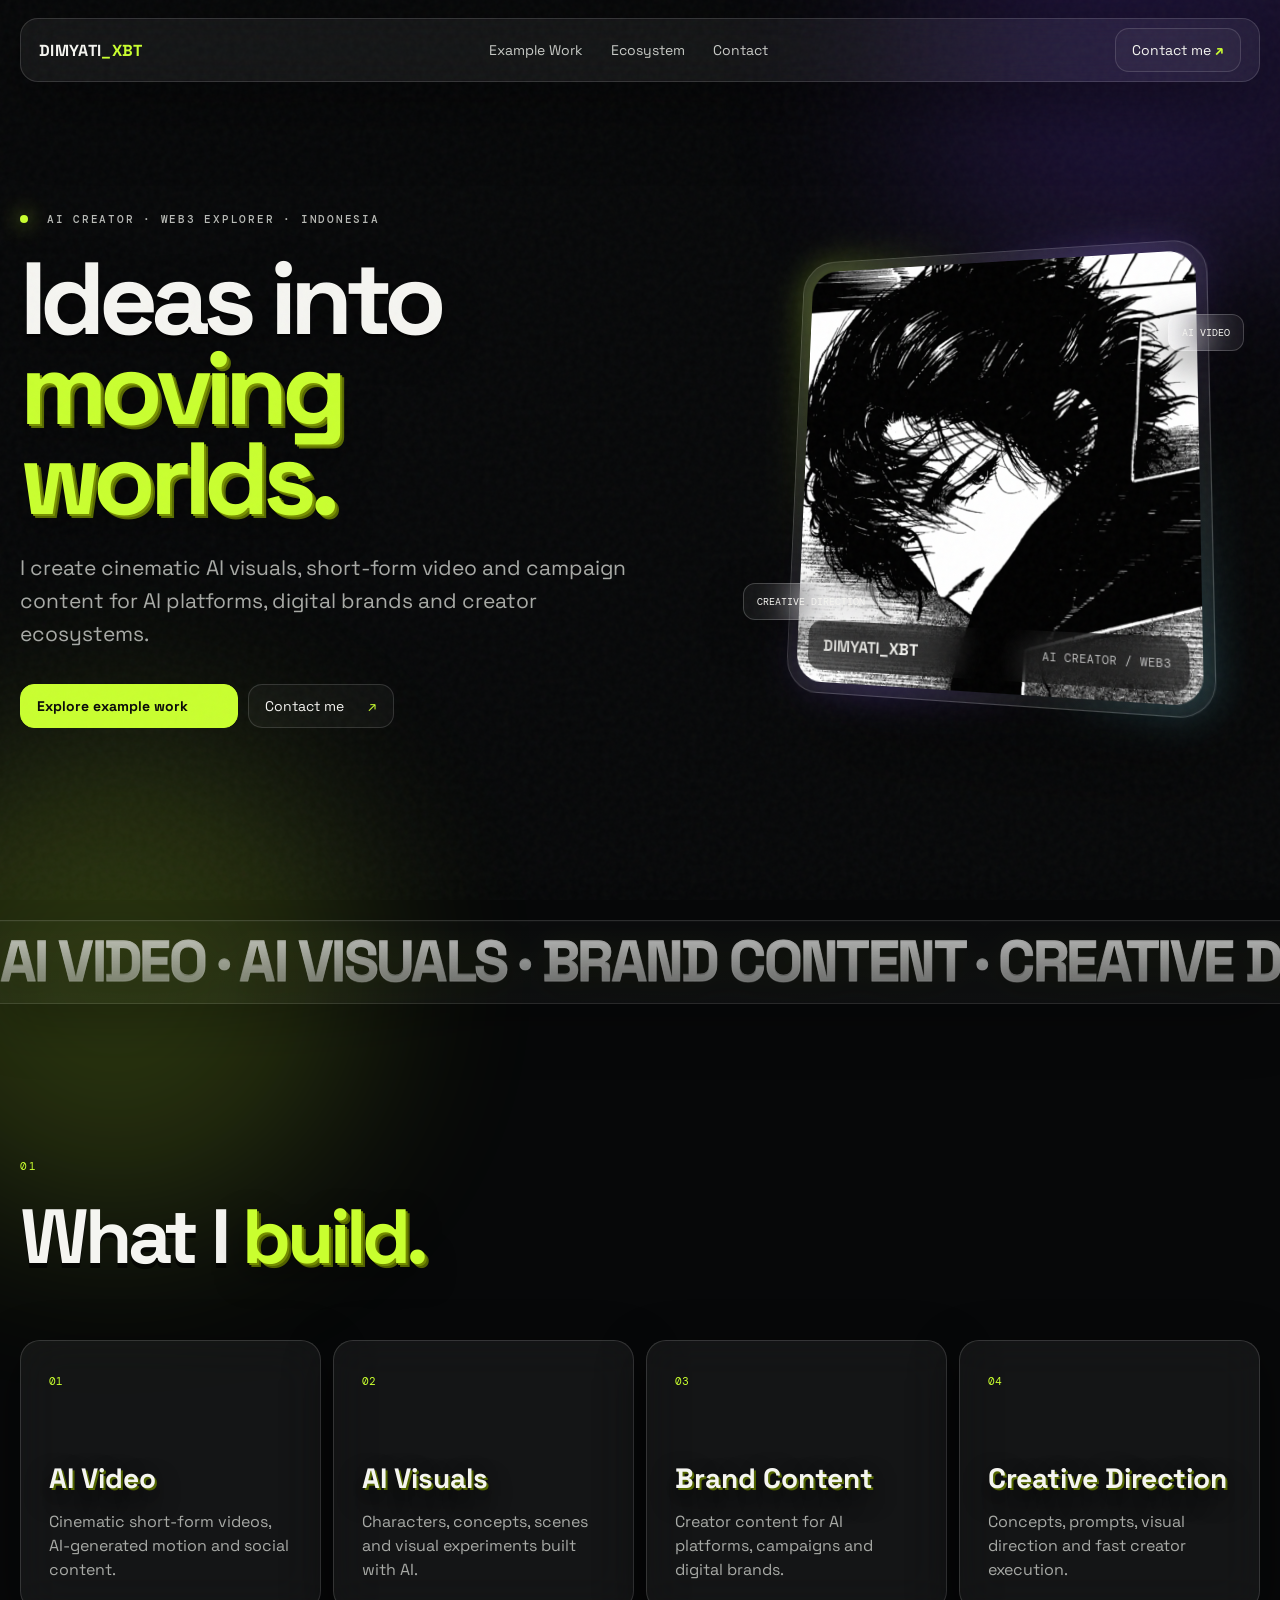
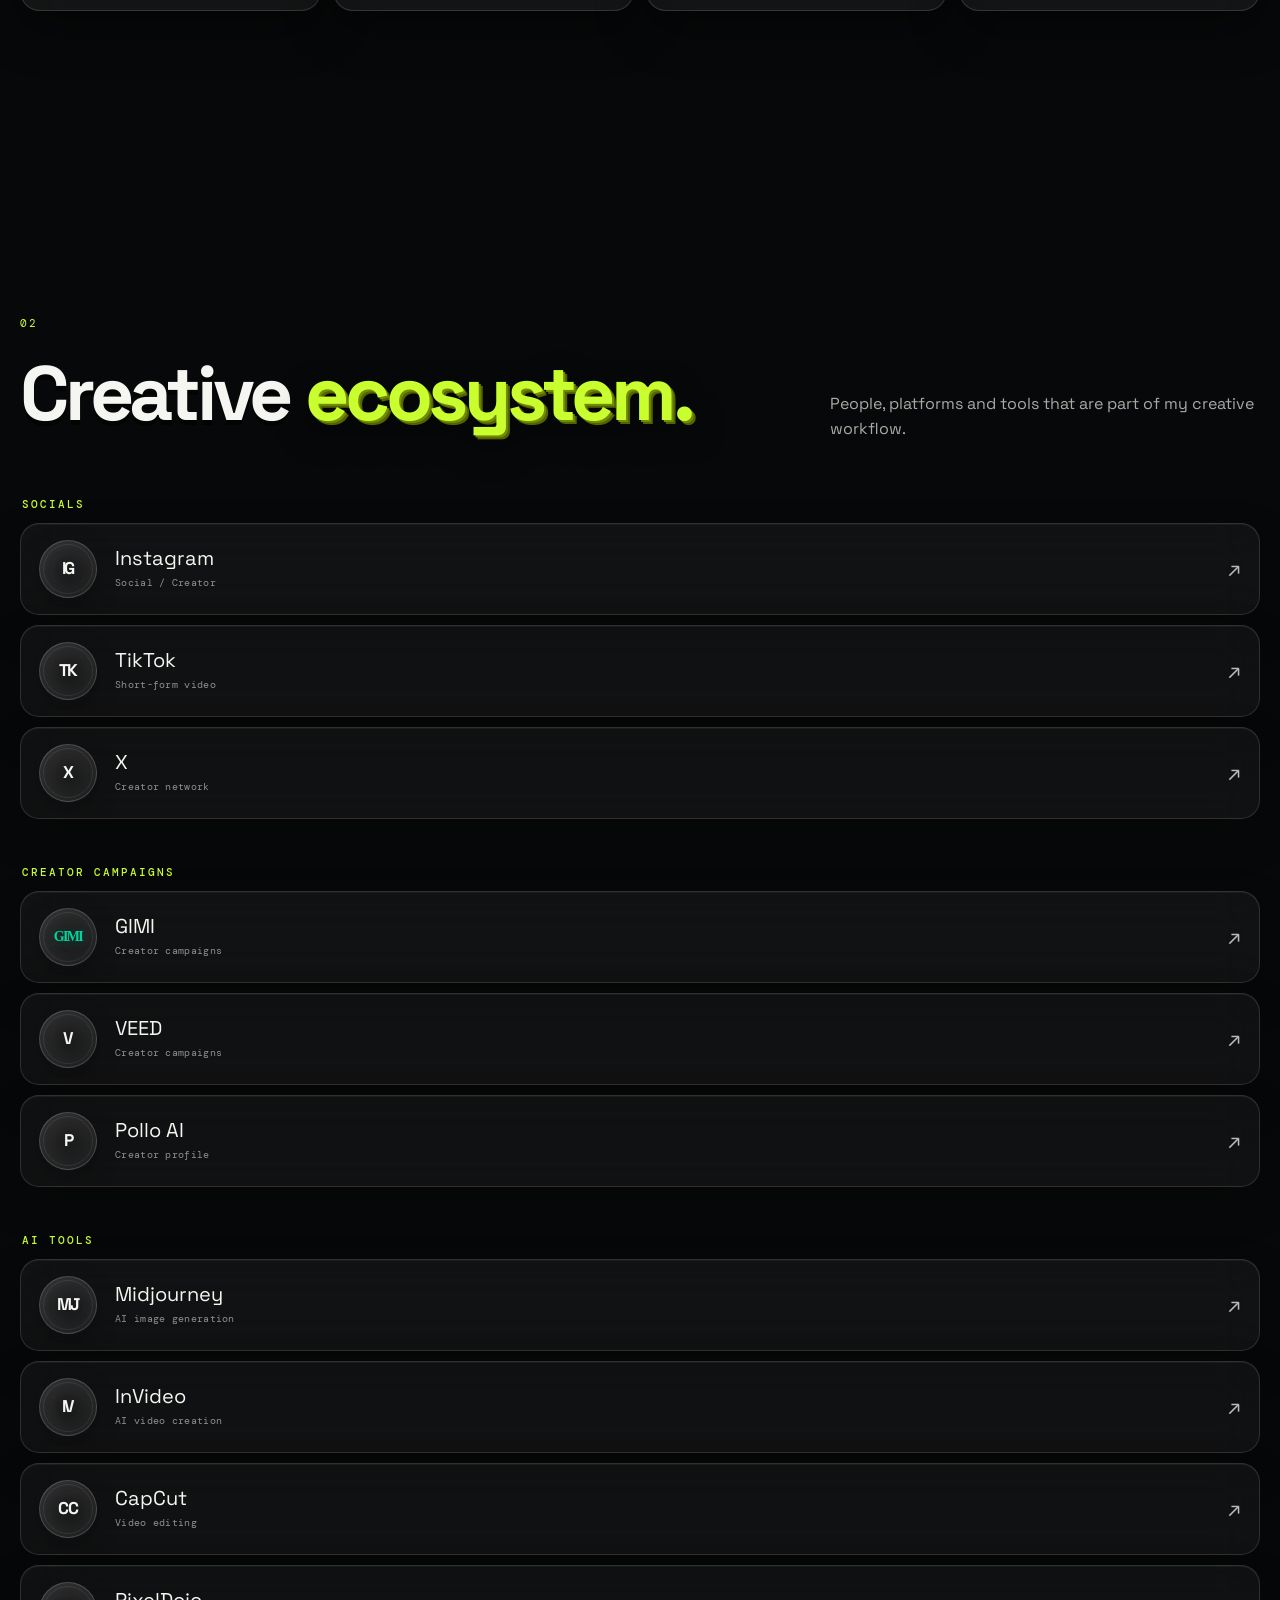
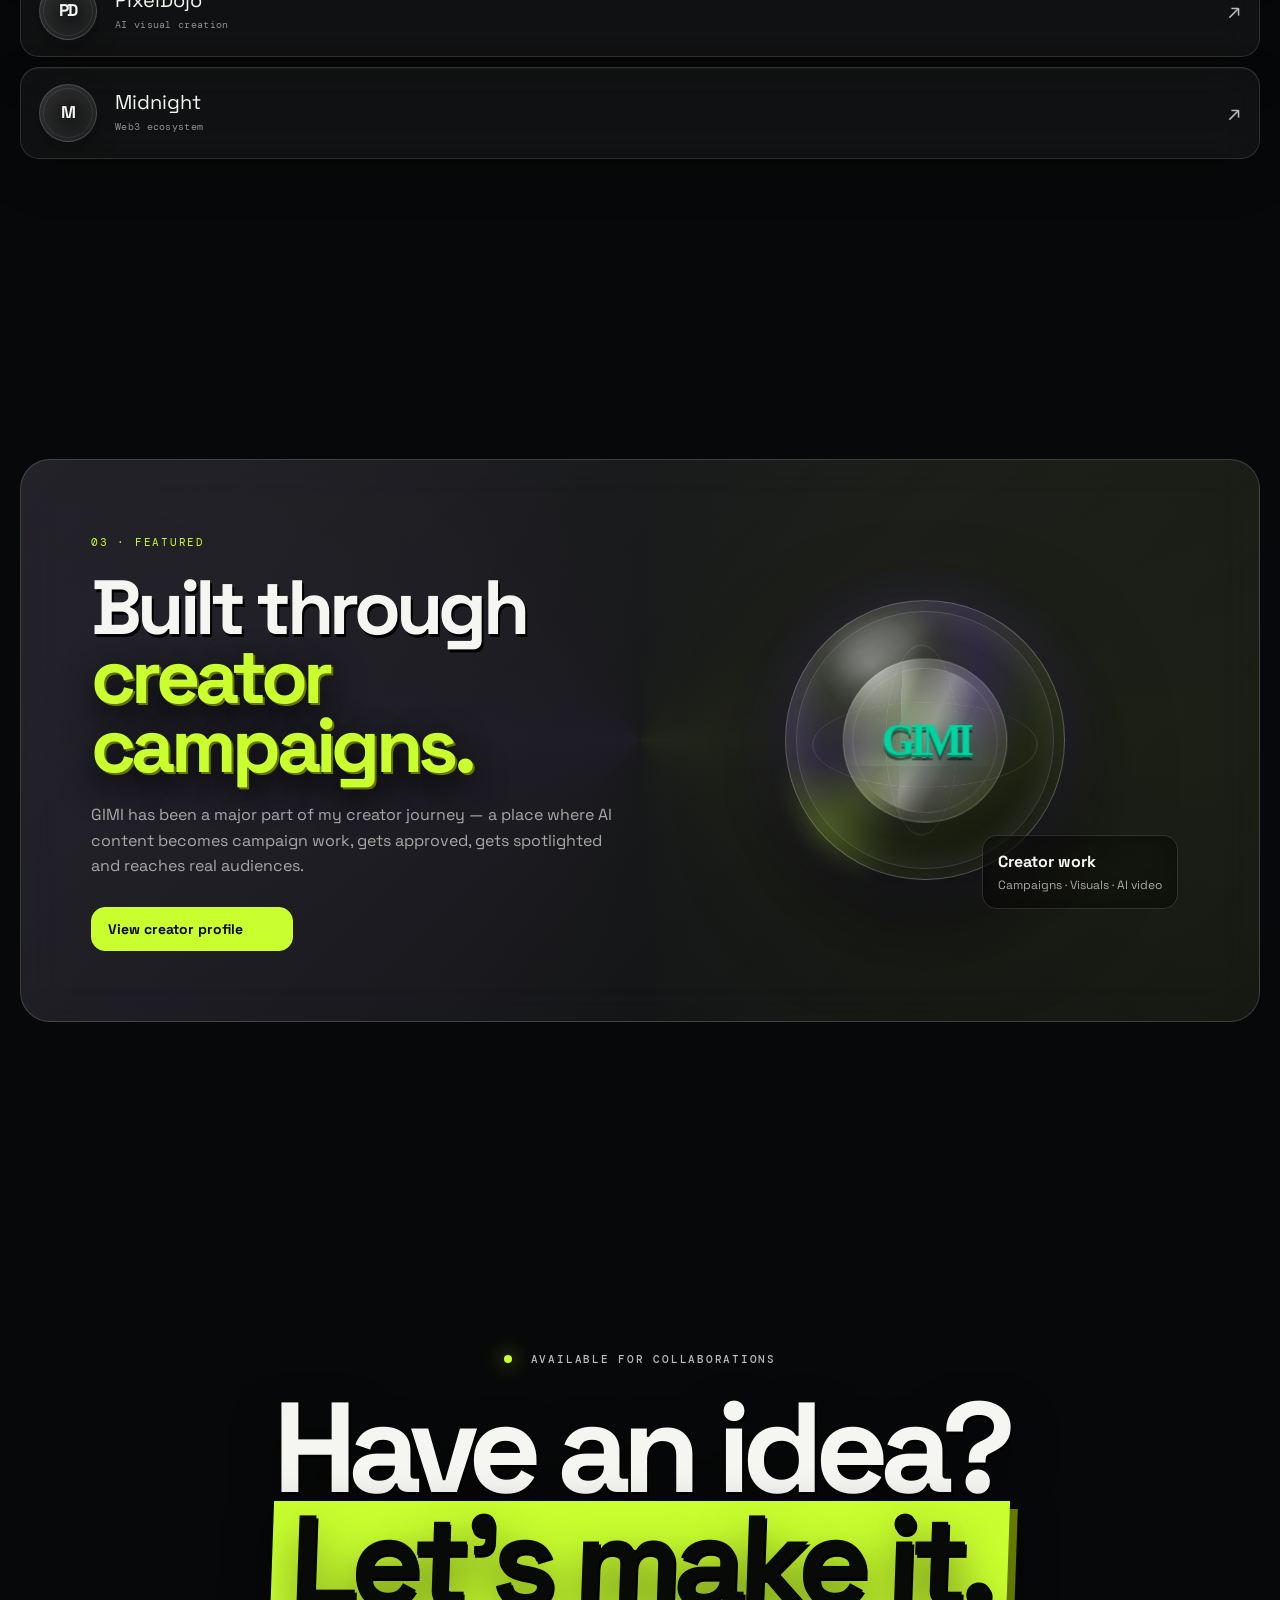
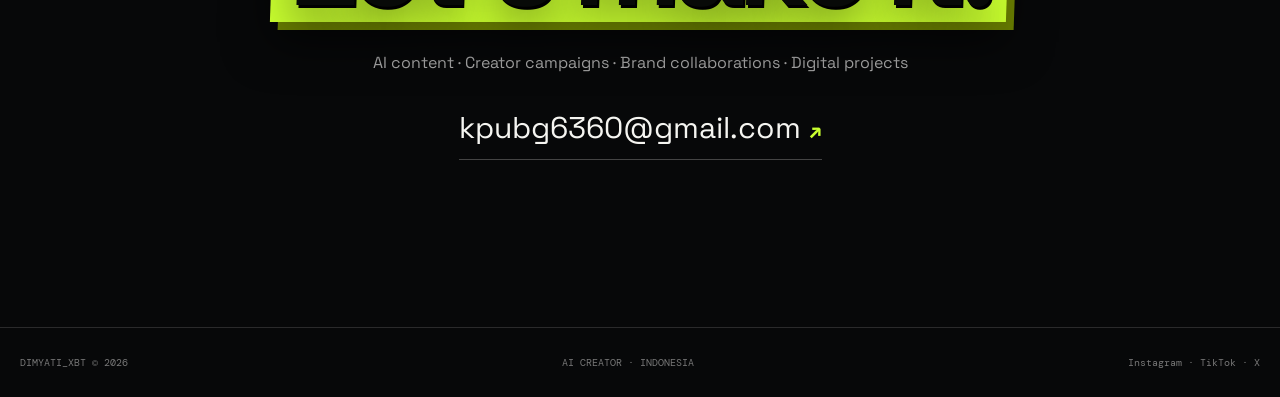
==== commit 4baf48af: "Add files via upload" ====
--- a/index.html
+++ b/index.html
@@ -52,7 +52,7 @@
 <section class="section gimi-case">
   <div class="case-card glass-3d reveal">
     <div class="case-copy"><span class="index">03 · FEATURED</span><h2>Built through<br><em>creator campaigns.</em></h2><p>GIMI has been a major part of my creator journey — a place where AI content becomes campaign work, gets approved, gets spotlighted and reaches real audiences.</p><a class="button primary magnetic" href="https://app.gimi.co/en/sign-up?code=RI-RFS6XE6YV4DF" target="_blank" rel="noopener">View creator profile <span>↗</span></a></div>
-    <div class="case-art"><div class="gimi-orb tilt3d" id="gimiOrb" aria-label="GIMI creator campaign"><div class="gimi-ring ring-a"></div><div class="gimi-ring ring-b"></div><div class="gimi-glow"></div><div class="gimi-logo-plane"><img src="https://www.gimi.co/favicon.ico" alt="GIMI"></div><div class="gimi-reflection"></div></div><div class="mini-stat"><b>Creator work</b><span>Campaigns · Visuals · AI video</span></div></div>
+    <div class="case-art"><div class="gimi-orb tilt3d" id="gimiOrb" aria-label="GIMI creator campaign"><div class="gimi-ring ring-a"></div><div class="gimi-ring ring-b"></div><div class="gimi-glow"></div><div class="gimi-logo-plane" aria-label="GIMI"><span class="gimi-wordmark" aria-hidden="true">GIMI</span></div><div class="gimi-reflection"></div></div><div class="mini-stat"><b>Creator work</b><span>Campaigns · Visuals · AI video</span></div></div>
   </div>
 </section>
 <section id="contact" class="section contact reveal"><div class="eyebrow"><i></i> AVAILABLE FOR COLLABORATIONS</div><h2>Have an idea?<br><span>Let’s make it.</span></h2><p>AI content · Creator campaigns · Brand collaborations · Digital projects</p><a class="email-link magnetic" href="mailto:kpubg6360@gmail.com">kpubg6360@gmail.com <b>↗</b></a></section>
--- a/style.css
+++ b/style.css
@@ -1,7 +1,7 @@
 :root{--bg:#070809;--panel:rgba(255,255,255,.055);--line:rgba(255,255,255,.14);--text:#f5f5f1;--muted:#a8aaa6;--violet:#8a5cff;--lime:#c9ff2f;--cyan:#70e7ff;--max:1240px}
-*{box-sizing:border-box}html{scroll-behavior:smooth}body{margin:0;background:var(--bg);color:var(--text);font-family:'Space Grotesk',sans-serif;overflow-x:hidden}a{color:inherit;text-decoration:none}button{font:inherit}.noise{position:fixed;inset:0;pointer-events:none;opacity:.035;z-index:80;background-image:url("data:image/svg+xml,%3Csvg viewBox='0 0 180 180' xmlns='http://www.w3.org/2000/svg'%3E%3Cfilter id='n'%3E%3CfeTurbulence type='fractalNoise' baseFrequency='.8' numOctaves='3' stitchTiles='stitch'/%3E%3C/filter%3E%3Crect width='100%25' height='100%25' filter='url(%23n)'/%3E%3C/svg%3E")}.orb{position:fixed;width:38vw;height:38vw;border-radius:50%;filter:blur(100px);opacity:.18;pointer-events:none;z-index:-1}.orb-a{background:#7d42ff;top:-15vw;right:-8vw;animation:orbFloat 13s ease-in-out infinite}.orb-b{background:#c9ff2f;bottom:-25vw;left:-10vw;animation:orbFloat 17s ease-in-out infinite reverse}.glass{background:var(--panel);border:1px solid var(--line);backdrop-filter:blur(22px);-webkit-backdrop-filter:blur(22px)}.glass-3d{background:linear-gradient(135deg,rgba(255,255,255,.10),rgba(255,255,255,.035));border:1px solid rgba(255,255,255,.18);backdrop-filter:blur(24px);-webkit-backdrop-filter:blur(24px)}.scroll-progress{position:fixed;left:0;top:0;width:0;height:2px;background:linear-gradient(90deg,var(--lime),var(--cyan),var(--violet));z-index:100;box-shadow:0 0 18px #c9ff2f80}.nav{position:fixed;top:18px;left:50%;transform:translateX(-50%);width:min(calc(100% - 32px),var(--max));height:64px;border-radius:18px;display:flex;align-items:center;justify-content:space-between;padding:0 18px;z-index:70;box-shadow:0 20px 70px #0008}.brand{font-weight:700;letter-spacing:.02em}.brand span{color:var(--lime)}nav{display:flex;gap:28px;color:#c8cac6;font-size:14px}nav a{transition:.25s}nav a:hover{color:var(--lime);transform:translateY(-1px)}.nav-cta,.button{border:1px solid var(--line);border-radius:14px;padding:12px 16px;font-size:14px;background:rgba(255,255,255,.035);transition:transform .3s,border-color .3s,background .3s,box-shadow .3s}.nav-cta:hover,.button:hover{border-color:#c9ff2f66;box-shadow:0 12px 40px #c9ff2f12}.nav-cta b,.button span,.email-link b{color:var(--lime)}.section{width:min(calc(100% - 40px),var(--max));margin:auto;padding:150px 0}.hero{min-height:100vh;display:grid;grid-template-columns:1.08fr .92fr;align-items:center;gap:70px;padding-top:170px;position:relative}.hero-copy{position:relative;z-index:5}.eyebrow{font:500 11px/1.3 'DM Mono',monospace;letter-spacing:.16em;color:#b9bbb7}.eyebrow i{display:inline-block;width:8px;height:8px;background:var(--lime);border-radius:50%;margin-right:10px;box-shadow:0 0 20px var(--lime);animation:pulse 2s ease-in-out infinite}h1,h2,h3,p{margin:0}h1{font-size:clamp(54px,8vw,112px);line-height:.88;letter-spacing:-.065em;margin:28px 0}h1 span,h2 span{color:var(--lime)}.hero-title{position:relative;text-shadow:0 3px 0 #000,0 12px 35px #0009;transform-style:preserve-3d}.hero-title span{display:inline-block;text-shadow:2px 2px 0 #789000,4px 4px 0 #596b00,0 14px 35px #000a;animation:titleFloat 5s ease-in-out infinite}.hero-title:after{content:"";position:absolute;inset:0;pointer-events:none;background:linear-gradient(110deg,transparent 20%,#fff4 45%,transparent 55%);mix-blend-mode:screen;transform:translateX(-110%);animation:sheen 6s ease-in-out infinite}.hero-copy>p{max-width:610px;color:var(--muted);font-size:clamp(17px,2vw,21px);line-height:1.55}.hero-actions{display:flex;gap:10px;margin-top:34px}.button{display:inline-flex;gap:24px;align-items:center;justify-content:space-between}.button.primary{background:var(--lime);color:#090a08;border-color:var(--lime);font-weight:700}.profile-wrap{position:relative;min-height:600px;display:grid;place-items:center;perspective:1200px}.profile-card{width:min(420px,80%);aspect-ratio:1/1.08;border-radius:34px;padding:10px;transform:perspective(1000px) rotateY(-9deg) rotateX(5deg);box-shadow:30px 40px 100px #0008;transition:transform .5s;transform-style:preserve-3d;position:relative}.profile-card:before{content:"";position:absolute;inset:-1px;border-radius:35px;background:linear-gradient(120deg,#c9ff2f55,transparent 28%,#8a5cff44,transparent 75%,#70e7ff44);filter:blur(18px);z-index:-1;animation:borderGlow 7s linear infinite}.profile-card img{width:100%;height:100%;object-fit:cover;border-radius:27px;filter:contrast(1.05);display:block}.profile-meta{position:absolute;bottom:22px;left:22px;right:22px;padding:14px 16px;border-radius:14px;background:rgba(0,0,0,.5);backdrop-filter:blur(14px);display:flex;justify-content:space-between;align-items:center}.profile-meta small{font:11px 'DM Mono',monospace;color:#bbb}.floating-chip{position:absolute;padding:11px 13px;border:1px solid #fff3;border-radius:12px;background:#ffffff0d;backdrop-filter:blur(20px);font:10px 'DM Mono',monospace;box-shadow:0 15px 40px #0006;animation:float 5s ease-in-out infinite;transform-style:preserve-3d}.chip-1{right:3%;top:24%}.chip-2{left:4%;bottom:25%;animation-delay:-2s}.ticker{overflow:hidden;border-top:1px solid var(--line);border-bottom:1px solid var(--line);white-space:nowrap;padding:16px 0;color:#777;font:12px 'DM Mono',monospace}.ticker div{display:inline-block;animation:ticker 32s linear infinite}.section-head{display:flex;justify-content:space-between;align-items:end;gap:30px;margin-bottom:55px}.section-head h2{font-size:clamp(42px,6vw,80px);letter-spacing:-.055em;margin-top:12px;text-shadow:0 5px 0 #0009}.section-head h2 span{display:inline-block;text-shadow:2px 2px 0 #738b00,4px 4px 0 #536300,0 12px 30px #0009;transform:translateZ(0)}.section-head p{max-width:430px;color:var(--muted);line-height:1.55}.index{font:11px 'DM Mono',monospace;color:var(--lime);letter-spacing:.16em}.vertical-stage{height:calc(190vh + 700px);position:relative}.v-card{position:sticky;top:14vh;width:min(390px,68vw);aspect-ratio:9/16;margin:auto;border-radius:30px;padding:8px;background:#ffffff0a;border:1px solid #fff3;backdrop-filter:blur(24px);box-shadow:0 35px 100px #0009;overflow:hidden;transform-style:preserve-3d;transition:transform .35s cubic-bezier(.2,.8,.2,1),filter .35s,opacity .35s}.v-card:before{content:"";position:absolute;inset:-2px;border-radius:32px;background:conic-gradient(from 90deg,#c9ff2f00,#c9ff2f55,#8a5cff55,#70e7ff44,#c9ff2f00);filter:blur(12px);z-index:-1;animation:spinBorder 9s linear infinite}.v-card:after{content:"";position:absolute;inset:8px;border-radius:23px;background:linear-gradient(145deg,#fff2,transparent 28%,transparent 68%,#c9ff2f0d);pointer-events:none;z-index:1}.v-card video{width:100%;height:100%;object-fit:cover;border-radius:23px;display:block;background:#111;transform:translateZ(20px)}.v-card.is-active{box-shadow:0 45px 130px #000b,0 0 50px #8a5cff18}.v-info{position:absolute;left:24px;right:24px;bottom:24px;z-index:3;padding:15px 16px;border-radius:15px;background:#06070888;border:1px solid #fff2;backdrop-filter:blur(15px);transform:translateZ(42px)}.v-info small{font:10px 'DM Mono',monospace;color:var(--lime)}.v-info h3{font-size:20px;margin-top:5px}.sound{position:absolute;right:20px;top:20px;z-index:5;border:1px solid #fff4;background:#0008;color:white;width:42px;height:42px;border-radius:50%;backdrop-filter:blur(15px);cursor:pointer;transition:.25s}.sound:hover{transform:scale(1.08);border-color:#c9ff2f88}.sound.active{color:#080a08;background:var(--lime);border-color:var(--lime)}.breather{min-height:85vh;display:grid;place-items:center;text-align:center;padding:80px 20px;position:relative;overflow:hidden}.breather-line{width:1px;height:190px;background:linear-gradient(transparent,var(--lime),transparent);margin:auto;box-shadow:0 0 30px #c9ff2f55}.breather p{font-size:clamp(26px,4vw,54px);line-height:1.1;letter-spacing:-.04em;color:#aaa;position:relative;z-index:2}.breather strong{color:white;text-shadow:2px 2px 0 #789000,0 10px 30px #000}.breather-orb{position:absolute;width:360px;height:360px;border-radius:50%;background:radial-gradient(circle,#8a5cff28,transparent 65%);filter:blur(12px);animation:orbFloat 8s ease-in-out infinite}.carousel-wrap{position:relative}.carousel{display:flex;overflow-x:auto;scroll-snap-type:x mandatory;scroll-behavior:smooth;gap:28px;padding:20px 5vw 50px;cursor:grab;scrollbar-width:none;overscroll-behavior-x:contain;touch-action:pan-x}.carousel::-webkit-scrollbar{display:none}.h-card{flex:0 0 min(900px,84vw);scroll-snap-align:center;border-radius:26px;padding:8px;background:#ffffff0a;border:1px solid var(--line);box-shadow:0 30px 90px #0008;position:relative;overflow:hidden;transform-style:preserve-3d;transition:transform .35s,box-shadow .35s}.h-card:hover{transform:perspective(1200px) rotateX(2deg) translateY(-4px);box-shadow:0 45px 110px #000b}.h-card:before{content:"";position:absolute;inset:0;background:linear-gradient(125deg,#fff2,transparent 35%,#c9ff2f0a);z-index:1;pointer-events:none}.h-card video{display:block;width:100%;aspect-ratio:16/9;object-fit:cover;border-radius:19px;background:#111}.h-info{display:flex;justify-content:space-between;align-items:center;padding:18px 10px 8px;gap:15px}.h-info h3{font-size:22px}.h-info small{font:10px 'DM Mono',monospace;color:#aaa}.h-sound{border:1px solid #fff3;background:#0009;color:#fff;width:38px;height:38px;border-radius:50%;cursor:pointer}.h-sound.active{background:var(--lime);color:#080a08;border-color:var(--lime)}.carousel-btn{position:absolute;top:45%;z-index:4;width:46px;height:46px;border-radius:50%;border:1px solid var(--line);background:#050607b8;color:white;backdrop-filter:blur(15px);cursor:pointer;transition:.25s}.carousel-btn:hover{background:var(--lime);color:#080a08;transform:scale(1.06)}.prev{left:0}.next{right:0}.drag-hint{text-align:center;color:#666;font:10px 'DM Mono',monospace;letter-spacing:.14em}.cap-grid{display:grid;grid-template-columns:repeat(4,1fr);gap:12px}.cap{padding:28px;min-height:250px;border-radius:20px;transform-style:preserve-3d;transition:.35s;box-shadow:0 14px 50px #0007}.cap:hover{transform:perspective(900px) rotateX(3deg) rotateY(-2deg) translateY(-5px);border-color:#c9ff2f40}.cap span{font:11px 'DM Mono',monospace;color:var(--lime)}.cap h3{font-size:28px;margin:70px 0 14px;text-shadow:2px 2px 0 #546700,0 10px 25px #000}.cap p{color:var(--muted);line-height:1.5}.logo-stack{display:grid;gap:10px}.logo-item{min-height:92px;border-radius:17px;padding:15px 18px;display:flex;align-items:center;justify-content:space-between;transition:.35s;transform-style:preserve-3d;position:relative;overflow:hidden}.logo-item:before{content:"";position:absolute;inset:0;background:linear-gradient(110deg,transparent 20%,#fff2 45%,transparent 60%);transform:translateX(-120%);transition:transform .8s}.logo-item:hover:before{transform:translateX(120%)}.logo-item:hover{transform:perspective(900px) rotateX(3deg) translateY(-4px);background:#ffffff0f;border-color:#c9ff2f59}.logo-left{display:flex;align-items:center;gap:18px;position:relative;z-index:1}.logo-box{width:56px;height:56px;border-radius:14px;display:grid;place-items:center;background:#fff0;border:1px solid #fff2;overflow:hidden;box-shadow:inset 0 0 25px #fff08}.logo-box img{max-width:70%;max-height:70%;object-fit:contain}.logo-fallback{font-weight:700;font-size:18px}.logo-name{font-size:20px}.logo-role{font:10px 'DM Mono',monospace;color:#777;margin-top:4px}.logo-arrow{color:var(--lime);font-size:22px;position:relative;z-index:1}.case-card{border-radius:30px;padding:70px;display:grid;grid-template-columns:1fr 1fr;gap:40px;overflow:hidden;position:relative}.case-card:after{content:"";position:absolute;inset:-50%;background:conic-gradient(from 0deg,transparent,#c9ff2f0d,transparent,#8a5cff0d,transparent);animation:spin 18s linear infinite;pointer-events:none}.case-copy,.case-art{position:relative;z-index:2}.case-copy h2{font-size:clamp(46px,6vw,80px);line-height:.9;letter-spacing:-.06em;margin:22px 0;text-shadow:2px 3px 0 #000}.case-copy h2 em{color:var(--lime);font-style:normal;text-shadow:2px 2px 0 #657600,0 12px 35px #000}.case-copy p{max-width:540px;color:var(--muted);line-height:1.6;margin-bottom:28px}.case-art{display:grid;place-items:center;min-height:360px}.orb-card{width:260px;height:260px;border-radius:50%;display:grid;place-items:center;background:radial-gradient(circle at 35% 25%,#fff6,#8a5cff40 35%,#c9ff2f14 70%,transparent);border:1px solid #fff4;box-shadow:inset 0 0 50px #fff1,0 30px 100px #8a5cff26;animation:float 7s ease-in-out infinite}.orb-card img{width:145px;filter:drop-shadow(0 10px 25px #0008)}.mini-stat{position:absolute;bottom:10%;right:2%;padding:15px;border-radius:15px;background:#0008;border:1px solid var(--line);backdrop-filter:blur(15px);display:flex;flex-direction:column}.mini-stat span{font-size:12px;color:#aaa;margin-top:5px}.contact{text-align:center;padding-top:180px;padding-bottom:180px}.contact h2{font-size:clamp(60px,10vw,130px);line-height:.82;letter-spacing:-.07em;margin:30px 0;text-shadow:2px 3px 0 #000,0 20px 45px #0008}.contact h2 span{display:inline-block;background:var(--lime);color:#080a08;padding:8px 18px;box-shadow:8px 8px 0 #657900,0 20px 45px #0008;transform:skewX(-2deg)}.contact p{color:#aaa;margin-bottom:35px}.email-link{font-size:clamp(18px,3vw,30px);border-bottom:1px solid #444;padding-bottom:12px}.email-link b{font-size:.7em}footer{border-top:1px solid var(--line);padding:28px 20px;display:flex;justify-content:space-between;gap:20px;color:#777;font:10px 'DM Mono',monospace}footer a:hover{color:white}
+*{box-sizing:border-box}html{scroll-behavior:auto;overflow-anchor:none}body{margin:0;background:var(--bg);color:var(--text);font-family:'Space Grotesk',sans-serif;overflow-x:hidden;overflow-anchor:none}a{color:inherit;text-decoration:none}button{font:inherit}.noise{position:fixed;inset:0;pointer-events:none;opacity:.035;z-index:80;background-image:url("data:image/svg+xml,%3Csvg viewBox='0 0 180 180' xmlns='http://www.w3.org/2000/svg'%3E%3Cfilter id='n'%3E%3CfeTurbulence type='fractalNoise' baseFrequency='.8' numOctaves='3' stitchTiles='stitch'/%3E%3C/filter%3E%3Crect width='100%25' height='100%25' filter='url(%23n)'/%3E%3C/svg%3E")}.orb{position:fixed;width:38vw;height:38vw;border-radius:50%;filter:blur(100px);opacity:.18;pointer-events:none;z-index:-1}.orb-a{background:#7d42ff;top:-15vw;right:-8vw;animation:orbFloat 13s ease-in-out infinite}.orb-b{background:#c9ff2f;bottom:-25vw;left:-10vw;animation:orbFloat 17s ease-in-out infinite reverse}.glass{background:var(--panel);border:1px solid var(--line);backdrop-filter:blur(22px);-webkit-backdrop-filter:blur(22px)}.glass-3d{background:linear-gradient(135deg,rgba(255,255,255,.10),rgba(255,255,255,.035));border:1px solid rgba(255,255,255,.18);backdrop-filter:blur(24px);-webkit-backdrop-filter:blur(24px)}.scroll-progress{position:fixed;left:0;top:0;width:0;height:2px;background:linear-gradient(90deg,var(--lime),var(--cyan),var(--violet));z-index:100;box-shadow:0 0 18px #c9ff2f80}.nav{position:fixed;top:18px;left:50%;transform:translateX(-50%);width:min(calc(100% - 32px),var(--max));height:64px;border-radius:18px;display:flex;align-items:center;justify-content:space-between;padding:0 18px;z-index:70;box-shadow:0 20px 70px #0008}.brand{font-weight:700;letter-spacing:.02em}.brand span{color:var(--lime)}nav{display:flex;gap:28px;color:#c8cac6;font-size:14px}nav a{transition:.25s}nav a:hover{color:var(--lime);transform:translateY(-1px)}.nav-cta,.button{border:1px solid var(--line);border-radius:14px;padding:12px 16px;font-size:14px;background:rgba(255,255,255,.035);transition:transform .3s,border-color .3s,background .3s,box-shadow .3s}.nav-cta:hover,.button:hover{border-color:#c9ff2f66;box-shadow:0 12px 40px #c9ff2f12}.nav-cta b,.button span,.email-link b{color:var(--lime)}.section{width:min(calc(100% - 40px),var(--max));margin:auto;padding:150px 0}.hero{min-height:100vh;display:grid;grid-template-columns:1.08fr .92fr;align-items:center;gap:70px;padding-top:170px;position:relative}.hero-copy{position:relative;z-index:5}.eyebrow{font:500 11px/1.3 'DM Mono',monospace;letter-spacing:.16em;color:#b9bbb7}.eyebrow i{display:inline-block;width:8px;height:8px;background:var(--lime);border-radius:50%;margin-right:10px;box-shadow:0 0 20px var(--lime);animation:pulse 2s ease-in-out infinite}h1,h2,h3,p{margin:0}h1{font-size:clamp(54px,8vw,112px);line-height:.88;letter-spacing:-.065em;margin:28px 0}h1 span,h2 span{color:var(--lime)}.hero-title{position:relative;text-shadow:0 3px 0 #000,0 12px 35px #0009;transform-style:preserve-3d}.hero-title span{display:inline-block;text-shadow:2px 2px 0 #789000,4px 4px 0 #596b00,0 14px 35px #000a;animation:titleFloat 5s ease-in-out infinite}.hero-title:after{content:"";position:absolute;inset:0;pointer-events:none;background:linear-gradient(110deg,transparent 20%,#fff4 45%,transparent 55%);mix-blend-mode:screen;transform:translateX(-110%);animation:sheen 6s ease-in-out infinite}.hero-copy>p{max-width:610px;color:var(--muted);font-size:clamp(17px,2vw,21px);line-height:1.55}.hero-actions{display:flex;gap:10px;margin-top:34px}.button{display:inline-flex;gap:24px;align-items:center;justify-content:space-between}.button.primary{background:var(--lime);color:#090a08;border-color:var(--lime);font-weight:700}.profile-wrap{position:relative;min-height:600px;display:grid;place-items:center;perspective:1200px}.profile-card{width:min(420px,80%);aspect-ratio:1/1.08;border-radius:34px;padding:10px;transform:perspective(1000px) rotateY(-9deg) rotateX(5deg);box-shadow:30px 40px 100px #0008;transition:transform .5s;transform-style:preserve-3d;position:relative}.profile-card:before{content:"";position:absolute;inset:-1px;border-radius:35px;background:linear-gradient(120deg,#c9ff2f55,transparent 28%,#8a5cff44,transparent 75%,#70e7ff44);filter:blur(18px);z-index:-1;animation:borderGlow 7s linear infinite}.profile-card img{width:100%;height:100%;object-fit:cover;border-radius:27px;filter:contrast(1.05);display:block}.profile-meta{position:absolute;bottom:22px;left:22px;right:22px;padding:14px 16px;border-radius:14px;background:rgba(0,0,0,.5);backdrop-filter:blur(14px);display:flex;justify-content:space-between;align-items:center}.profile-meta small{font:11px 'DM Mono',monospace;color:#bbb}.floating-chip{position:absolute;padding:11px 13px;border:1px solid #fff3;border-radius:12px;background:#ffffff0d;backdrop-filter:blur(20px);font:10px 'DM Mono',monospace;box-shadow:0 15px 40px #0006;animation:float 5s ease-in-out infinite;transform-style:preserve-3d}.chip-1{right:3%;top:24%}.chip-2{left:4%;bottom:25%;animation-delay:-2s}.ticker{overflow:hidden;border-top:1px solid rgba(255,255,255,.12);border-bottom:1px solid rgba(255,255,255,.12);white-space:nowrap;padding:19px 0;background:linear-gradient(180deg,rgba(255,255,255,.018),rgba(255,255,255,.035));box-shadow:inset 0 1px 0 rgba(255,255,255,.025),0 18px 55px rgba(0,0,0,.25)}.ticker div{display:inline-block;font:800 clamp(28px,4.5vw,58px)/1 'Space Grotesk',sans-serif;letter-spacing:-.055em;color:transparent;background:linear-gradient(180deg,rgba(255,255,255,.62),rgba(255,255,255,.12));-webkit-background-clip:text;background-clip:text;-webkit-text-stroke:1px rgba(255,255,255,.12);text-shadow:0 2px 0 rgba(255,255,255,.08),0 5px 0 rgba(80,80,80,.35),0 12px 25px rgba(0,0,0,.55);filter:drop-shadow(0 0 12px rgba(255,255,255,.06));animation:ticker 24s linear infinite}.section-head{display:flex;justify-content:space-between;align-items:end;gap:30px;margin-bottom:55px}.section-head h2{font-size:clamp(42px,6vw,80px);letter-spacing:-.055em;margin-top:12px;text-shadow:0 5px 0 #0009}.section-head h2 span{display:inline-block;text-shadow:2px 2px 0 #738b00,4px 4px 0 #536300,0 12px 30px #0009;transform:translateZ(0)}.section-head p{max-width:430px;color:var(--muted);line-height:1.55}.index{font:11px 'DM Mono',monospace;color:var(--lime);letter-spacing:.16em}.vertical-stage{height:calc(190vh + 700px);position:relative}.v-card{position:sticky;top:14vh;width:min(390px,68vw);aspect-ratio:9/16;margin:auto;border-radius:30px;padding:8px;background:#ffffff0a;border:1px solid #fff3;backdrop-filter:blur(24px);box-shadow:0 35px 100px #0009;overflow:hidden;transform-style:preserve-3d;transition:transform .35s cubic-bezier(.2,.8,.2,1),filter .35s,opacity .35s}.v-card:before{content:"";position:absolute;inset:-2px;border-radius:32px;background:conic-gradient(from 90deg,#c9ff2f00,#c9ff2f55,#8a5cff55,#70e7ff44,#c9ff2f00);filter:blur(12px);z-index:-1;animation:spinBorder 9s linear infinite}.v-card:after{content:"";position:absolute;inset:8px;border-radius:23px;background:linear-gradient(145deg,#fff2,transparent 28%,transparent 68%,#c9ff2f0d);pointer-events:none;z-index:1}.v-card video{width:100%;height:100%;object-fit:cover;border-radius:23px;display:block;background:#111;transform:translateZ(20px)}.v-card.is-active{box-shadow:0 45px 130px #000b,0 0 50px #8a5cff18}.v-info{position:absolute;left:24px;right:24px;bottom:24px;z-index:3;padding:15px 16px;border-radius:15px;background:#06070888;border:1px solid #fff2;backdrop-filter:blur(15px);transform:translateZ(42px)}.v-info small{font:10px 'DM Mono',monospace;color:var(--lime)}.v-info h3{font-size:20px;margin-top:5px}.sound{position:absolute;right:20px;top:20px;z-index:5;border:1px solid #fff4;background:#0008;color:white;width:42px;height:42px;border-radius:50%;backdrop-filter:blur(15px);cursor:pointer;transition:.25s}.sound:hover{transform:scale(1.08);border-color:#c9ff2f88}.sound.active{color:#080a08;background:var(--lime);border-color:var(--lime)}.breather{min-height:85vh;display:grid;place-items:center;text-align:center;padding:80px 20px;position:relative;overflow:hidden}.breather-line{width:1px;height:190px;background:linear-gradient(transparent,var(--lime),transparent);margin:auto;box-shadow:0 0 30px #c9ff2f55}.breather p{font-size:clamp(26px,4vw,54px);line-height:1.1;letter-spacing:-.04em;color:#aaa;position:relative;z-index:2}.breather strong{color:white;text-shadow:2px 2px 0 #789000,0 10px 30px #000}.breather-orb{position:absolute;width:360px;height:360px;border-radius:50%;background:radial-gradient(circle,#8a5cff28,transparent 65%);filter:blur(12px);animation:orbFloat 8s ease-in-out infinite}.carousel-wrap{position:relative}.carousel{display:flex;overflow-x:auto;scroll-snap-type:x mandatory;scroll-behavior:smooth;gap:28px;padding:20px 5vw 50px;cursor:grab;scrollbar-width:none;overscroll-behavior-x:contain;touch-action:pan-x}.carousel::-webkit-scrollbar{display:none}.h-card{flex:0 0 min(900px,84vw);scroll-snap-align:center;border-radius:26px;padding:8px;background:#ffffff0a;border:1px solid var(--line);box-shadow:0 30px 90px #0008;position:relative;overflow:hidden;transform-style:preserve-3d;transition:transform .35s,box-shadow .35s}.h-card:hover{transform:perspective(1200px) rotateX(2deg) translateY(-4px);box-shadow:0 45px 110px #000b}.h-card:before{content:"";position:absolute;inset:0;background:linear-gradient(125deg,#fff2,transparent 35%,#c9ff2f0a);z-index:1;pointer-events:none}.h-card video{display:block;width:100%;aspect-ratio:16/9;object-fit:cover;border-radius:19px;background:#111}.h-info{display:flex;justify-content:space-between;align-items:center;padding:18px 10px 8px;gap:15px}.h-info h3{font-size:22px}.h-info small{font:10px 'DM Mono',monospace;color:#aaa}.h-sound{border:1px solid #fff3;background:#0009;color:#fff;width:38px;height:38px;border-radius:50%;cursor:pointer}.h-sound.active{background:var(--lime);color:#080a08;border-color:var(--lime)}.carousel-btn{position:absolute;top:45%;z-index:4;width:46px;height:46px;border-radius:50%;border:1px solid var(--line);background:#050607b8;color:white;backdrop-filter:blur(15px);cursor:pointer;transition:.25s}.carousel-btn:hover{background:var(--lime);color:#080a08;transform:scale(1.06)}.prev{left:0}.next{right:0}.drag-hint{text-align:center;color:#666;font:10px 'DM Mono',monospace;letter-spacing:.14em}.cap-grid{display:grid;grid-template-columns:repeat(4,1fr);gap:12px}.cap{padding:28px;min-height:250px;border-radius:20px;transform-style:preserve-3d;transition:.35s;box-shadow:0 14px 50px #0007}.cap:hover{transform:perspective(900px) rotateX(3deg) rotateY(-2deg) translateY(-5px);border-color:#c9ff2f40}.cap span{font:11px 'DM Mono',monospace;color:var(--lime)}.cap h3{font-size:28px;margin:70px 0 14px;text-shadow:2px 2px 0 #546700,0 10px 25px #000}.cap p{color:var(--muted);line-height:1.5}.logo-stack{display:grid;gap:10px}.logo-item{min-height:92px;border-radius:19px;padding:15px 18px;display:flex;align-items:center;justify-content:space-between;transition:transform .3s,border-color .3s,background .3s,box-shadow .3s;transform-style:preserve-3d;position:relative;overflow:hidden;background:rgba(145,145,145,.075);border:1px solid rgba(190,190,190,.18);box-shadow:inset 0 1px 0 rgba(255,255,255,.05),0 18px 45px rgba(0,0,0,.18)}.logo-item:before{content:'';position:absolute;inset:0;background:linear-gradient(110deg,transparent 18%,rgba(255,255,255,.07) 45%,transparent 63%);transform:translateX(-120%);transition:transform .8s}.logo-item:hover:before{transform:translateX(120%)}.logo-item:hover{transform:perspective(900px) rotateX(2deg) translateY(-3px);background:rgba(165,165,165,.105);border-color:rgba(210,210,210,.28);box-shadow:inset 0 1px 0 rgba(255,255,255,.07),0 24px 55px rgba(0,0,0,.25)}.logo-left{display:flex;align-items:center;gap:18px;position:relative;z-index:1;min-width:0}.logo-box{width:58px;height:58px;flex:0 0 58px;border-radius:50%;display:grid;place-items:center;background:radial-gradient(circle at 32% 25%,rgba(255,255,255,.18),rgba(255,255,255,.07) 40%,rgba(0,0,0,.25) 100%);border:1px solid rgba(255,255,255,.20);overflow:hidden;box-shadow:inset 0 0 22px rgba(255,255,255,.08),0 8px 22px rgba(0,0,0,.28);transform:translateZ(16px);position:relative}.logo-box:after{content:'';position:absolute;inset:3px;border-radius:50%;border:1px solid rgba(255,255,255,.08);pointer-events:none}.logo-box img{width:65%;height:65%;object-fit:contain;display:block;position:relative;z-index:2}.brand-glyph{font-weight:800;font-size:17px;line-height:1;letter-spacing:-.08em;position:relative;z-index:2;text-shadow:0 2px 10px rgba(0,0,0,.45)}.brand-gimi .brand-glyph{font-family:Georgia,'Times New Roman',serif;font-size:14px;letter-spacing:-.12em;color:#00d49f;text-shadow:0 2px 12px rgba(0,212,159,.25)}.logo-copy{min-width:0}.logo-name{display:block;font-size:20px;line-height:1.15}.logo-role{display:block;font:10px/1.35 'DM Mono',monospace;color:#8e918f;margin-top:6px;letter-spacing:.03em;white-space:nowrap}.logo-arrow{color:#b9bdba;font-size:21px;position:relative;z-index:1;transition:color .25s,transform .25s}.logo-item:hover .logo-arrow{color:#d7dad6;transform:translateX(2px)}.case-card{border-radius:30px;padding:70px;display:grid;grid-template-columns:1fr 1fr;gap:40px;overflow:hidden;position:relative}.case-card:after{content:"";position:absolute;inset:-50%;background:conic-gradient(from 0deg,transparent,#c9ff2f0d,transparent,#8a5cff0d,transparent);animation:spin 18s linear infinite;pointer-events:none}.case-copy,.case-art{position:relative;z-index:2}.case-copy h2{font-size:clamp(46px,6vw,80px);line-height:.9;letter-spacing:-.06em;margin:22px 0;text-shadow:2px 3px 0 #000}.case-copy h2 em{color:var(--lime);font-style:normal;text-shadow:2px 2px 0 #657600,0 12px 35px #000}.case-copy p{max-width:540px;color:var(--muted);line-height:1.6;margin-bottom:28px}.case-art{display:grid;place-items:center;min-height:360px}.orb-card{width:260px;height:260px;border-radius:50%;display:grid;place-items:center;background:radial-gradient(circle at 35% 25%,#fff6,#8a5cff40 35%,#c9ff2f14 70%,transparent);border:1px solid #fff4;box-shadow:inset 0 0 50px #fff1,0 30px 100px #8a5cff26;animation:float 7s ease-in-out infinite}.orb-card img{width:145px;filter:drop-shadow(0 10px 25px #0008)}.mini-stat{position:absolute;bottom:10%;right:2%;padding:15px;border-radius:15px;background:#0008;border:1px solid var(--line);backdrop-filter:blur(15px);display:flex;flex-direction:column}.mini-stat span{font-size:12px;color:#aaa;margin-top:5px}.contact{text-align:center;padding-top:180px;padding-bottom:180px}.contact h2{font-size:clamp(60px,10vw,130px);line-height:.82;letter-spacing:-.07em;margin:30px 0;text-shadow:2px 3px 0 #000,0 20px 45px #0008}.contact h2 span{display:inline-block;background:var(--lime);color:#080a08;padding:8px 18px;box-shadow:8px 8px 0 #657900,0 20px 45px #0008;transform:skewX(-2deg)}.contact p{color:#aaa;margin-bottom:35px}.email-link{font-size:clamp(18px,3vw,30px);border-bottom:1px solid #444;padding-bottom:12px}.email-link b{font-size:.7em}footer{border-top:1px solid var(--line);padding:28px 20px;display:flex;justify-content:space-between;gap:20px;color:#777;font:10px 'DM Mono',monospace}footer a:hover{color:white}
 .reveal{opacity:0;transform:translateY(30px);transition:opacity .8s cubic-bezier(.2,.7,.2,1),transform .8s cubic-bezier(.2,.7,.2,1)}.reveal.visible{opacity:1;transform:none}
-@keyframes float{0%,100%{transform:translateY(0) rotate(.3deg)}50%{transform:translateY(-12px) rotate(-.4deg)}}@keyframes ticker{to{transform:translateX(-50%)}}@keyframes pulse{50%{transform:scale(1.35);box-shadow:0 0 28px var(--lime)}}@keyframes titleFloat{50%{transform:translateY(-3px)}}@keyframes sheen{0%,55%{transform:translateX(-110%)}70%,100%{transform:translateX(110%)}}@keyframes spin{to{transform:rotate(360deg)}}@keyframes spinBorder{to{transform:rotate(360deg)}}@keyframes borderGlow{50%{filter:blur(22px) hue-rotate(35deg)}}@keyframes orbFloat{50%{transform:translate3d(3vw,-2vw,0) scale(1.06)}}
+@keyframes float{0%,100%{transform:translateY(0) rotate(.3deg)}50%{transform:translateY(-12px) rotate(-.4deg)}}@keyframes ticker{to{transform:translateX(-50%)}}@keyframes pulse{50%{transform:scale(1.35);box-shadow:0 0 28px var(--lime)}}@keyframes titleFloat{50%{transform:translateY(-3px)}}@keyframes sheen{0%,55%{transform:translateX(-110%)}70%,100%{transform:translateX(110%)}}@keyframes spin{to{transform:rotate(360deg)}}@keyframes spinBorder{to{transform:rotate(360deg)}}@keyframes borderGlow{50%{filter:blur(22px) hue-rotate(35deg)}}@keyframes orbFloat{50%{transform:translate3d(3vw,-2vw,0) scale(1.06)}}@keyframes orbRing{to{transform:rotateZ(360deg) rotateX(68deg)}}@keyframes pulseGlow{50%{transform:scale(1.18);opacity:.8}}@keyframes logoSheen{0%,55%{transform:translateX(-65%) rotate(12deg)}75%,100%{transform:translateX(65%) rotate(12deg)}}
 @media(max-width:850px){.nav{height:58px;top:10px}.nav nav{display:none}.nav-cta{padding:9px 11px;font-size:12px}.section{width:min(calc(100% - 28px),var(--max));padding:105px 0}.hero{grid-template-columns:1fr;gap:20px;padding-top:130px}.hero h1{font-size:clamp(54px,16vw,88px)}.hero-copy>p{font-size:16px}.profile-wrap{min-height:430px}.profile-card{width:min(330px,76vw)}.floating-chip{font-size:9px}.chip-1{right:0}.chip-2{left:0}.section-head{display:block;margin-bottom:35px}.section-head p{margin-top:18px}.vertical-stage{height:calc(1450px + 55vh)}.v-card{width:min(330px,82vw);top:13vh}.breather{min-height:70vh}.carousel{padding-left:0;padding-right:0;gap:14px}.h-card{flex-basis:92vw}.carousel-btn{display:none}.cap-grid{grid-template-columns:1fr 1fr}.cap{min-height:210px;padding:20px}.cap h3{margin-top:45px;font-size:23px}.case-card{grid-template-columns:1fr;padding:28px}.case-art{min-height:290px}.contact h2{font-size:clamp(58px,15vw,90px)}footer{flex-direction:column}.noise{opacity:.025}.logo-name{font-size:18px}}
 @media(max-width:470px){.hero-actions{flex-direction:column}.hero-actions .button{width:100%}.profile-wrap{min-height:390px}.vertical-stage{height:1450px}.cap-grid{grid-template-columns:1fr}.cap{min-height:190px}.cap h3{margin-top:30px}.logo-item{min-height:82px}.logo-box{width:48px;height:48px}.logo-name{font-size:17px}.case-copy h2{font-size:48px}.orb-card{width:210px;height:210px}.orb-card img{width:120px}.contact{padding-top:130px;padding-bottom:130px}}
 @media(prefers-reduced-motion:reduce){*,*:before,*:after{scroll-behavior:auto!important;animation:none!important;transition:none!important}}
@@ -12,8 +12,10 @@
 
 /* Two-page split: same visual system, videos moved out of the homepage. */
 .ecosystem-groups{display:grid;gap:46px}.eco-group{min-width:0}.eco-label{font:500 11px 'DM Mono',monospace;letter-spacing:.18em;color:var(--lime);margin:0 0 12px 2px}.eco-group .logo-stack{gap:10px}.logo-box{border-radius:50%;background:linear-gradient(145deg,rgba(255,255,255,.11),rgba(255,255,255,.025));box-shadow:inset 0 0 22px rgba(255,255,255,.07),0 8px 24px rgba(0,0,0,.25)}.logo-box img{width:70%;height:70%;border-radius:50%;object-fit:contain}.logo-box.logo-missing:after{content:'';width:14px;height:14px;border-radius:50%;background:linear-gradient(135deg,var(--lime),var(--violet));box-shadow:0 0 18px rgba(201,255,47,.25)}
-.gimi-orb{--rx:0deg;--ry:0deg;--lift:0;position:relative;width:280px;height:280px;border-radius:50%;transform:perspective(900px) rotateX(var(--rx)) rotateY(var(--ry)) translateY(var(--lift));transform-style:preserve-3d;background:radial-gradient(circle at 31% 23%,rgba(255,255,255,.34),rgba(255,255,255,.10) 18%,rgba(138,92,255,.18) 38%,rgba(201,255,47,.08) 62%,rgba(0,0,0,.24) 100%);border:1px solid rgba(255,255,255,.24);box-shadow:inset 0 0 45px rgba(255,255,255,.10),inset -25px -35px 60px rgba(0,0,0,.35),0 35px 100px rgba(0,0,0,.55),0 0 65px rgba(138,92,255,.18);overflow:visible;transition:transform .35s ease}.gimi-orb:before{content:'';position:absolute;inset:10px;border-radius:50%;border:1px solid rgba(255,255,255,.16);box-shadow:inset 0 0 35px rgba(255,255,255,.08);animation:orbRing 8s linear infinite}.gimi-orb:after{content:'';position:absolute;inset:-8px;border-radius:50%;background:conic-gradient(from 0deg,transparent 0 55%,rgba(201,255,47,.22),transparent 72% 100%);filter:blur(10px);animation:spin 14s linear infinite;z-index:-1}.gimi-ring{position:absolute;border-radius:50%;border:1px solid rgba(255,255,255,.14);transform-style:preserve-3d}.ring-a{inset:27px;transform:rotateX(68deg) rotateZ(14deg);animation:orbRing 11s linear infinite}.ring-b{inset:44px;transform:rotateY(68deg) rotateZ(-12deg);animation:orbRing 9s linear infinite reverse}.gimi-glow{position:absolute;inset:32%;border-radius:50%;background:radial-gradient(circle,rgba(201,255,47,.25),transparent 68%);filter:blur(18px);animation:pulseGlow 4s ease-in-out infinite}.gimi-logo-plane{position:absolute;left:50%;top:50%;width:145px;height:86px;transform:translate(-50%,-50%) translateZ(45px);display:grid;place-items:center;background:rgba(255,255,255,.045);border:1px solid rgba(255,255,255,.18);border-radius:24px;backdrop-filter:blur(9px);box-shadow:0 18px 45px rgba(0,0,0,.28),inset 0 0 25px rgba(255,255,255,.06);overflow:hidden}.gimi-logo-plane:before{content:'';position:absolute;inset:-50%;background:linear-gradient(115deg,transparent 40%,rgba(255,255,255,.30) 50%,transparent 60%);animation:logoSheen 4.5s ease-in-out infinite}.gimi-logo-plane img{position:relative;z-index:2;width:92px;height:52px;object-fit:contain;filter:drop-shadow(0 8px 18px rgba(0,0,0,.45)) saturate(1.15)}.gimi-reflection{position:absolute;left:18%;top:8%;width:33%;height:18%;border-radius:50%;background:rgba(255,255,255,.18);filter:blur(10px);transform:rotate(-28deg)}.case-art .mini-stat{z-index:4}.work-hero{min-height:72vh;display:flex;align-items:end;padding-top:160px;padding-bottom:75px}.work-section{padding-top:85px;padding-bottom:85px}.vertical-carousel{display:flex;overflow-x:auto;scroll-snap-type:x mandatory;gap:18px;padding:10px 0 35px;scrollbar-width:none;overscroll-behavior-x:contain;touch-action:pan-x;cursor:grab}.vertical-carousel::-webkit-scrollbar{display:none}.v-work-card{flex:0 0 min(390px,78vw);scroll-snap-align:center;border-radius:30px;overflow:hidden;background:rgba(255,255,255,.045);border:1px solid var(--line);box-shadow:0 30px 90px #0008;transform-style:preserve-3d}.v-work-card .media-frame{aspect-ratio:9/16}.media-card{position:relative}.media-frame{position:relative;padding:8px;overflow:hidden}.media-frame video{width:100%;height:100%;display:block;object-fit:cover;border-radius:22px;background:#111}.media-shine{position:absolute;inset:8px;border-radius:22px;background:linear-gradient(125deg,rgba(255,255,255,.10),transparent 28%,transparent 70%,rgba(201,255,47,.08));pointer-events:none}.media-play{position:absolute;right:20px;top:20px;width:48px;height:48px;border-radius:50%;border:1px solid rgba(255,255,255,.25);background:rgba(0,0,0,.62);color:#fff;backdrop-filter:blur(14px);cursor:pointer;z-index:3;transition:.25s}.media-play:hover{transform:scale(1.08);border-color:rgba(201,255,47,.7)}.media-play.active{background:var(--lime);color:#070809;border-color:var(--lime)}.media-copy{padding:18px 20px 22px}.media-copy small{font:10px 'DM Mono',monospace;color:var(--lime);letter-spacing:.08em}.media-copy h3{font-size:25px;margin:6px 0 8px}.media-copy p,.h-info p{color:var(--muted);font-size:14px;line-height:1.5}.h-card .media-frame{padding:8px}.h-card .media-frame video{border-radius:19px}.h-card .media-play{top:24px;right:24px}.h-info{align-items:flex-start;padding:18px 10px 14px}.h-info h3{margin-bottom:4px}.h-info p{margin-top:10px;max-width:700px}.work-note{padding-top:45px;padding-bottom:100px}.work-note-card{border-radius:24px;padding:42px}.work-note-card h2{font-size:clamp(40px,6vw,76px);line-height:.92;letter-spacing:-.05em;margin:16px 0}.work-note-card h2 span{color:var(--lime)}.work-note-card p{max-width:650px;color:var(--muted);line-height:1.6}.nav nav .active{color:var(--lime)}
+.gimi-orb{--rx:0deg;--ry:0deg;--lift:0;position:relative;width:280px;height:280px;border-radius:50%;transform:perspective(900px) rotateX(var(--rx)) rotateY(var(--ry)) translateY(var(--lift));transform-style:preserve-3d;background:radial-gradient(circle at 31% 23%,rgba(255,255,255,.34),rgba(255,255,255,.10) 18%,rgba(138,92,255,.18) 38%,rgba(201,255,47,.08) 62%,rgba(0,0,0,.24) 100%);border:1px solid rgba(255,255,255,.24);box-shadow:inset 0 0 45px rgba(255,255,255,.10),inset -25px -35px 60px rgba(0,0,0,.35),0 35px 100px rgba(0,0,0,.55),0 0 65px rgba(138,92,255,.18);overflow:visible;transition:transform .35s ease}.gimi-orb:before{content:'';position:absolute;inset:10px;border-radius:50%;border:1px solid rgba(255,255,255,.16);box-shadow:inset 0 0 35px rgba(255,255,255,.08);animation:orbRing 8s linear infinite}.gimi-orb:after{content:'';position:absolute;inset:-8px;border-radius:50%;background:conic-gradient(from 0deg,transparent 0 55%,rgba(201,255,47,.22),transparent 72% 100%);filter:blur(10px);animation:spin 14s linear infinite;z-index:-1}.gimi-ring{position:absolute;border-radius:50%;border:1px solid rgba(255,255,255,.14);transform-style:preserve-3d}.ring-a{inset:27px;transform:rotateX(68deg) rotateZ(14deg);animation:orbRing 11s linear infinite}.ring-b{inset:44px;transform:rotateY(68deg) rotateZ(-12deg);animation:orbRing 9s linear infinite reverse}.gimi-glow{position:absolute;inset:32%;border-radius:50%;background:radial-gradient(circle,rgba(201,255,47,.25),transparent 68%);filter:blur(18px);animation:pulseGlow 4s ease-in-out infinite}.gimi-logo-plane{position:absolute;left:50%;top:50%;width:154px;height:154px;transform:translate(-50%,-50%) translateZ(58px) rotateX(4deg);display:grid;place-items:center;background:radial-gradient(circle at 32% 24%,rgba(255,255,255,.18),rgba(255,255,255,.055) 42%,rgba(0,0,0,.28) 100%);border:1px solid rgba(255,255,255,.22);border-radius:50%;backdrop-filter:blur(14px);box-shadow:0 25px 60px rgba(0,0,0,.35),inset 0 0 35px rgba(255,255,255,.07);overflow:hidden}.gimi-logo-plane:before{content:'';position:absolute;inset:8px;border-radius:50%;border:1px solid rgba(255,255,255,.10);background:linear-gradient(115deg,transparent 34%,rgba(255,255,255,.25) 50%,transparent 66%);animation:logoSheen 4.5s ease-in-out infinite}.gimi-wordmark{position:relative;z-index:2;font-family:Georgia,'Times New Roman',serif;font-weight:700;font-size:42px;letter-spacing:-.12em;color:#00d49f;transform:translateZ(20px) scaleX(.96);text-shadow:0 2px 0 #008d6b,0 5px 0 rgba(0,0,0,.45),0 12px 24px rgba(0,0,0,.55);filter:drop-shadow(0 0 12px rgba(0,212,159,.18))}.gimi-reflection{position:absolute;left:18%;top:8%;width:33%;height:18%;border-radius:50%;background:rgba(255,255,255,.18);filter:blur(10px);transform:rotate(-28deg)}.case-art .mini-stat{z-index:4}.work-hero{min-height:72vh;display:flex;align-items:end;padding-top:160px;padding-bottom:75px}.work-section{padding-top:85px;padding-bottom:85px}.vertical-carousel{display:flex;overflow-x:auto;scroll-snap-type:x mandatory;gap:18px;padding:10px 0 35px;scrollbar-width:none;overscroll-behavior-x:contain;touch-action:pan-x;cursor:grab}.vertical-carousel::-webkit-scrollbar{display:none}.v-work-card{flex:0 0 min(390px,78vw);scroll-snap-align:center;border-radius:30px;overflow:hidden;background:rgba(255,255,255,.045);border:1px solid var(--line);box-shadow:0 30px 90px #0008;transform-style:preserve-3d}.v-work-card .media-frame{aspect-ratio:9/16}.media-card{position:relative}.media-frame{position:relative;padding:8px;overflow:hidden}.media-frame video{width:100%;height:100%;display:block;object-fit:cover;border-radius:22px;background:#111}.media-shine{position:absolute;inset:8px;border-radius:22px;background:linear-gradient(125deg,rgba(255,255,255,.10),transparent 28%,transparent 70%,rgba(201,255,47,.08));pointer-events:none}.media-play{position:absolute;right:20px;top:20px;width:48px;height:48px;border-radius:50%;border:1px solid rgba(255,255,255,.25);background:rgba(0,0,0,.62);color:#fff;backdrop-filter:blur(14px);cursor:pointer;z-index:3;transition:.25s}.media-play:hover{transform:scale(1.08);border-color:rgba(201,255,47,.7)}.media-play.active{background:var(--lime);color:#070809;border-color:var(--lime)}.media-copy{padding:18px 20px 22px}.media-copy small{font:10px 'DM Mono',monospace;color:var(--lime);letter-spacing:.08em}.media-copy h3{font-size:25px;margin:6px 0 8px}.media-copy p,.h-info p{color:var(--muted);font-size:14px;line-height:1.5}.h-card .media-frame{padding:8px}.h-card .media-frame video{border-radius:19px}.h-card .media-play{top:24px;right:24px}.h-info{align-items:flex-start;padding:18px 10px 14px}.h-info h3{margin-bottom:4px}.h-info p{margin-top:10px;max-width:700px}.work-note{padding-top:45px;padding-bottom:100px}.work-note-card{border-radius:24px;padding:42px}.work-note-card h2{font-size:clamp(40px,6vw,76px);line-height:.92;letter-spacing:-.05em;margin:16px 0}.work-note-card h2 span{color:var(--lime)}.work-note-card p{max-width:650px;color:var(--muted);line-height:1.6}.nav nav .active{color:var(--lime)}
 .ticker{padding:12px 0}.ticker div{font-size:clamp(28px,4.5vw,58px);font-weight:700;letter-spacing:-.045em;color:rgba(255,255,255,.16);text-shadow:0 1px 0 rgba(255,255,255,.15),0 12px 35px rgba(0,0,0,.35);-webkit-text-stroke:1px rgba(255,255,255,.10);filter:drop-shadow(0 0 14px rgba(201,255,47,.08));}
 @keyframes orbRing{to{transform:rotateX(68deg) rotateZ(374deg)}}@keyframes pulseGlow{50%{transform:scale(1.18);opacity:.72}}@keyframes logoSheen{0%,45%{transform:translateX(-90%) rotate(8deg)}65%,100%{transform:translateX(90%) rotate(8deg)}}
 @media(max-width:850px){.ecosystem-groups{gap:32px}.eco-label{margin-bottom:9px}.work-hero{min-height:65vh;padding-top:135px;padding-bottom:55px}.work-section{padding-top:60px;padding-bottom:60px}.vertical-carousel{gap:12px}.v-work-card{flex-basis:82vw}.gimi-orb{width:230px;height:230px}.gimi-logo-plane{width:124px;height:74px}.gimi-logo-plane img{width:80px;height:44px}.work-note{padding-top:20px;padding-bottom:70px}.work-note-card{padding:28px}.ticker div{font-size:clamp(24px,8vw,42px)}}
 @media(max-width:470px){.work-hero{min-height:60vh}.v-work-card{flex-basis:84vw}.media-copy h3{font-size:21px}.gimi-orb{width:205px;height:205px}.gimi-logo-plane{width:112px;height:66px}.gimi-logo-plane img{width:72px;height:40px}.case-card{gap:12px}.ticker{padding:10px 0}.ticker div{font-size:29px}}
+
+@media(max-width:850px){.logo-role{font-size:9px}.logo-item{min-height:88px}.logo-box{width:56px;height:56px;flex-basis:56px}.gimi-orb{width:min(280px,78vw);height:min(280px,78vw)}.gimi-logo-plane{width:46%;height:46%}.gimi-wordmark{font-size:clamp(27px,9vw,42px)}}
